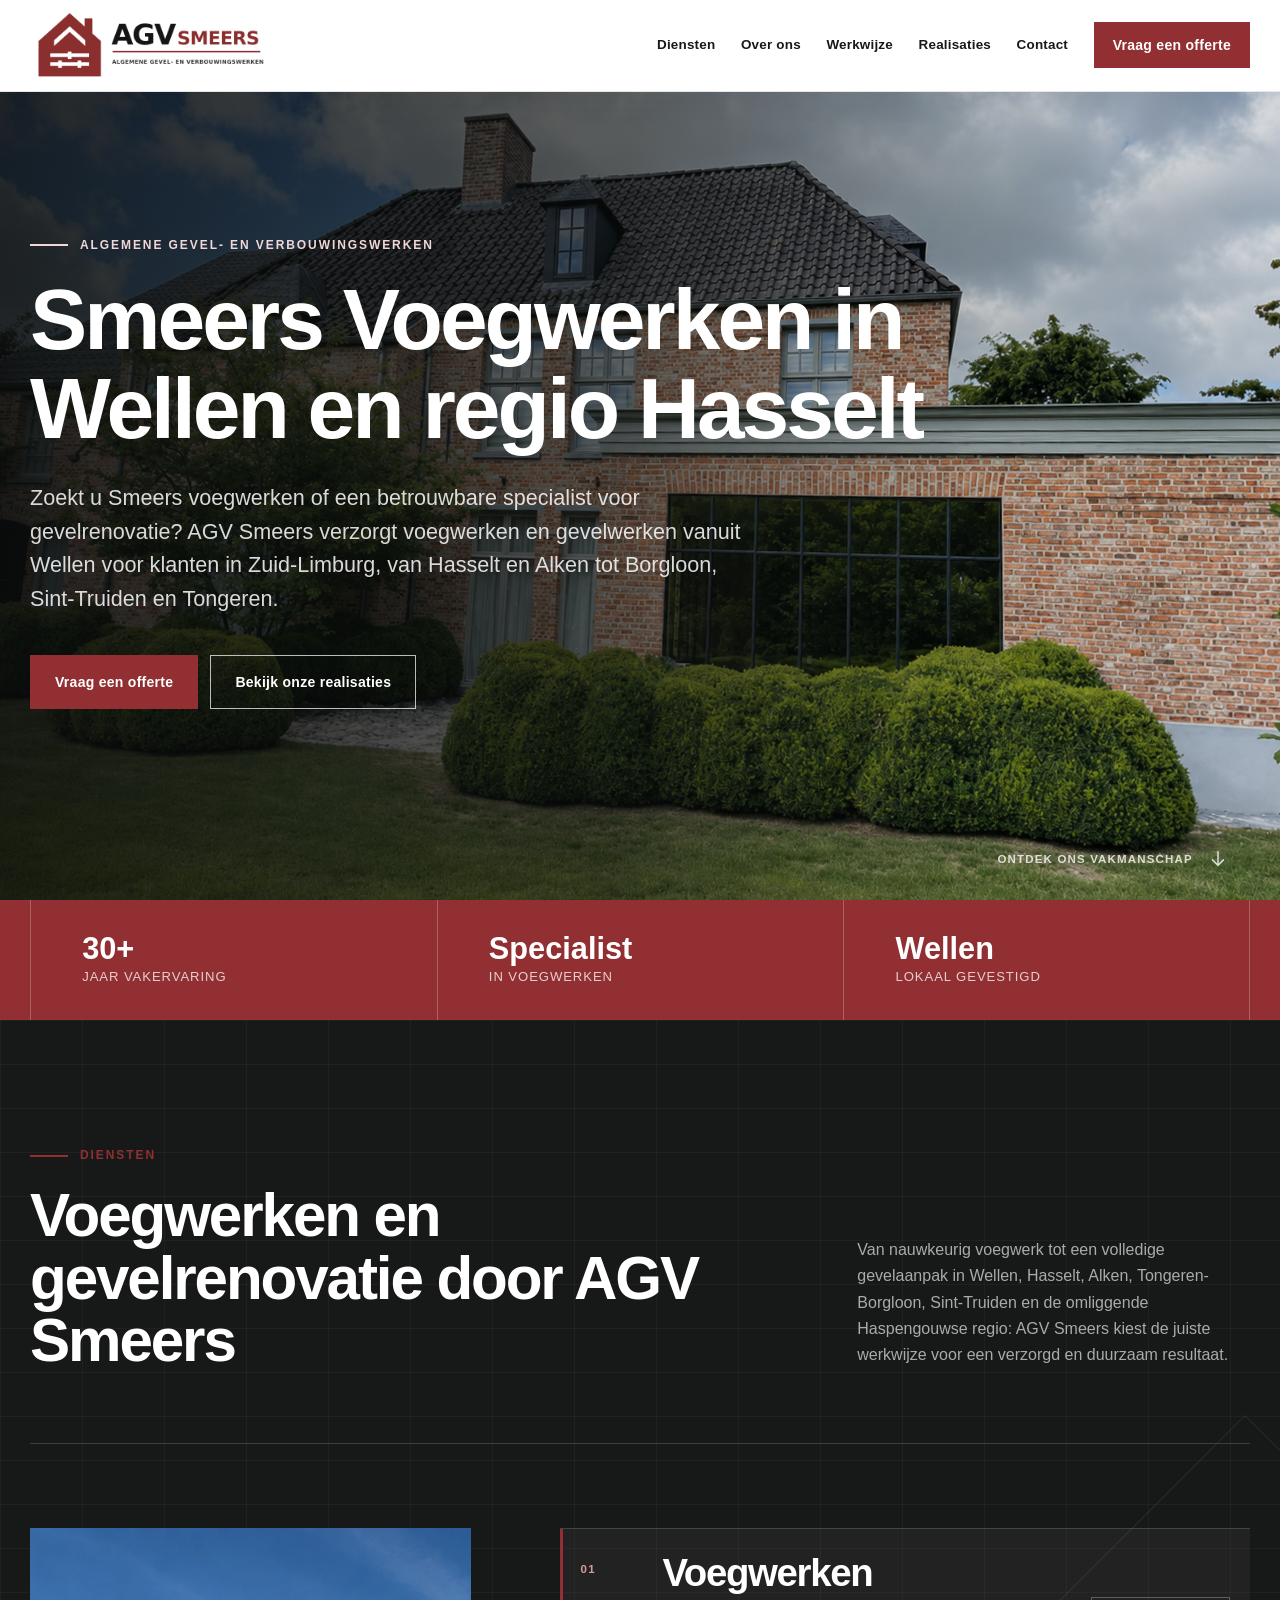
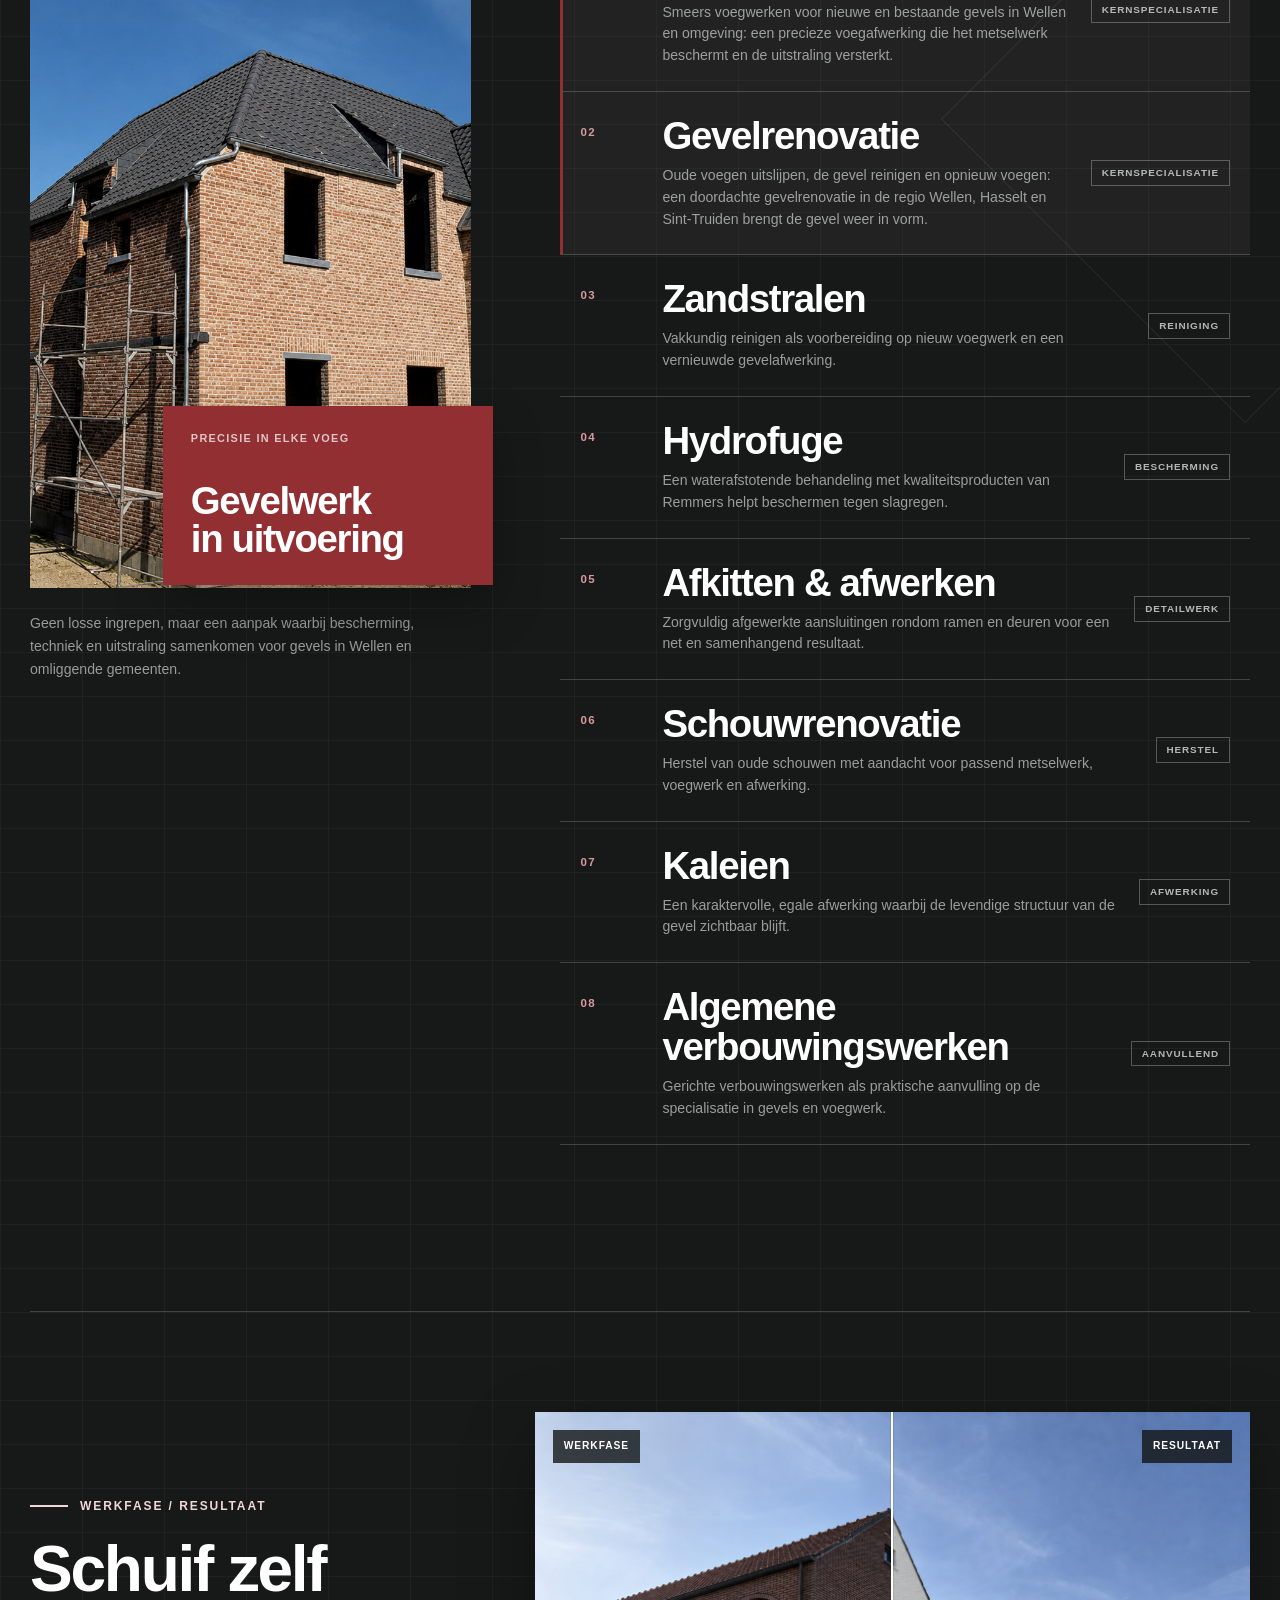
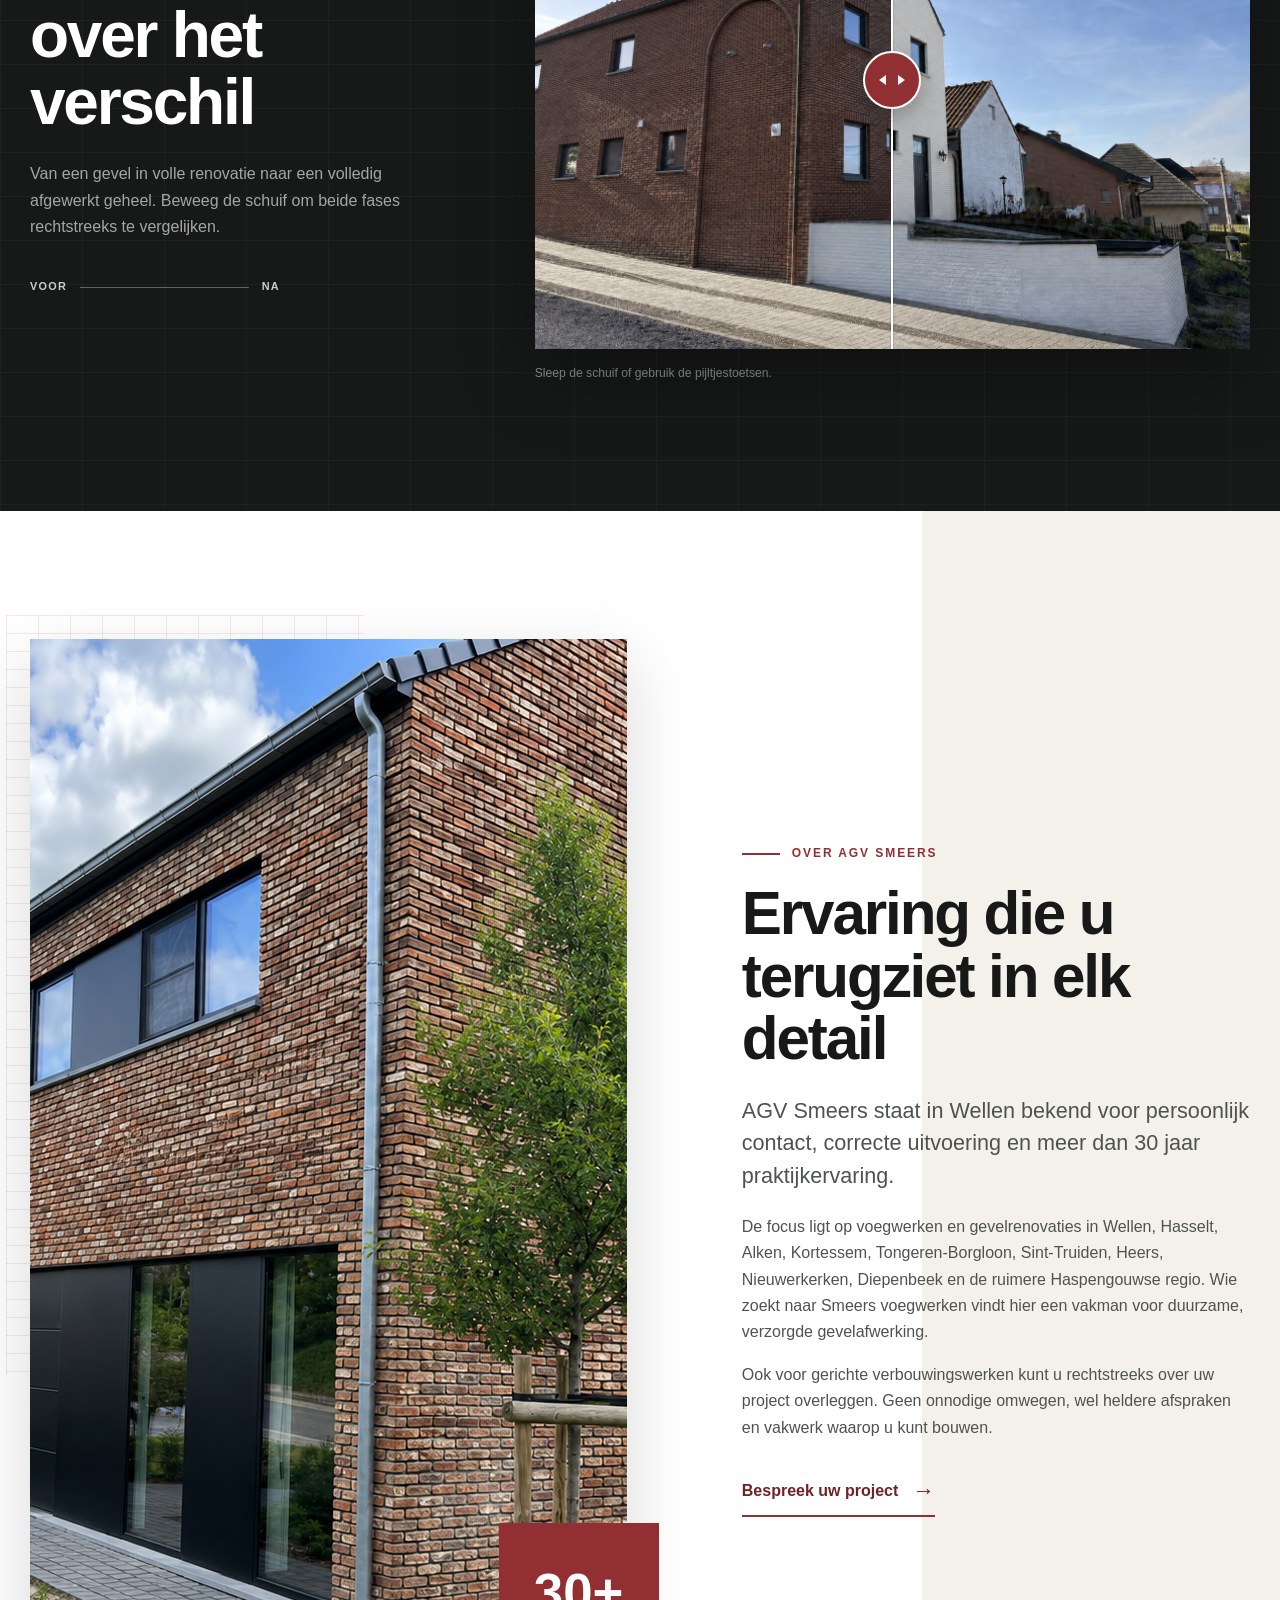
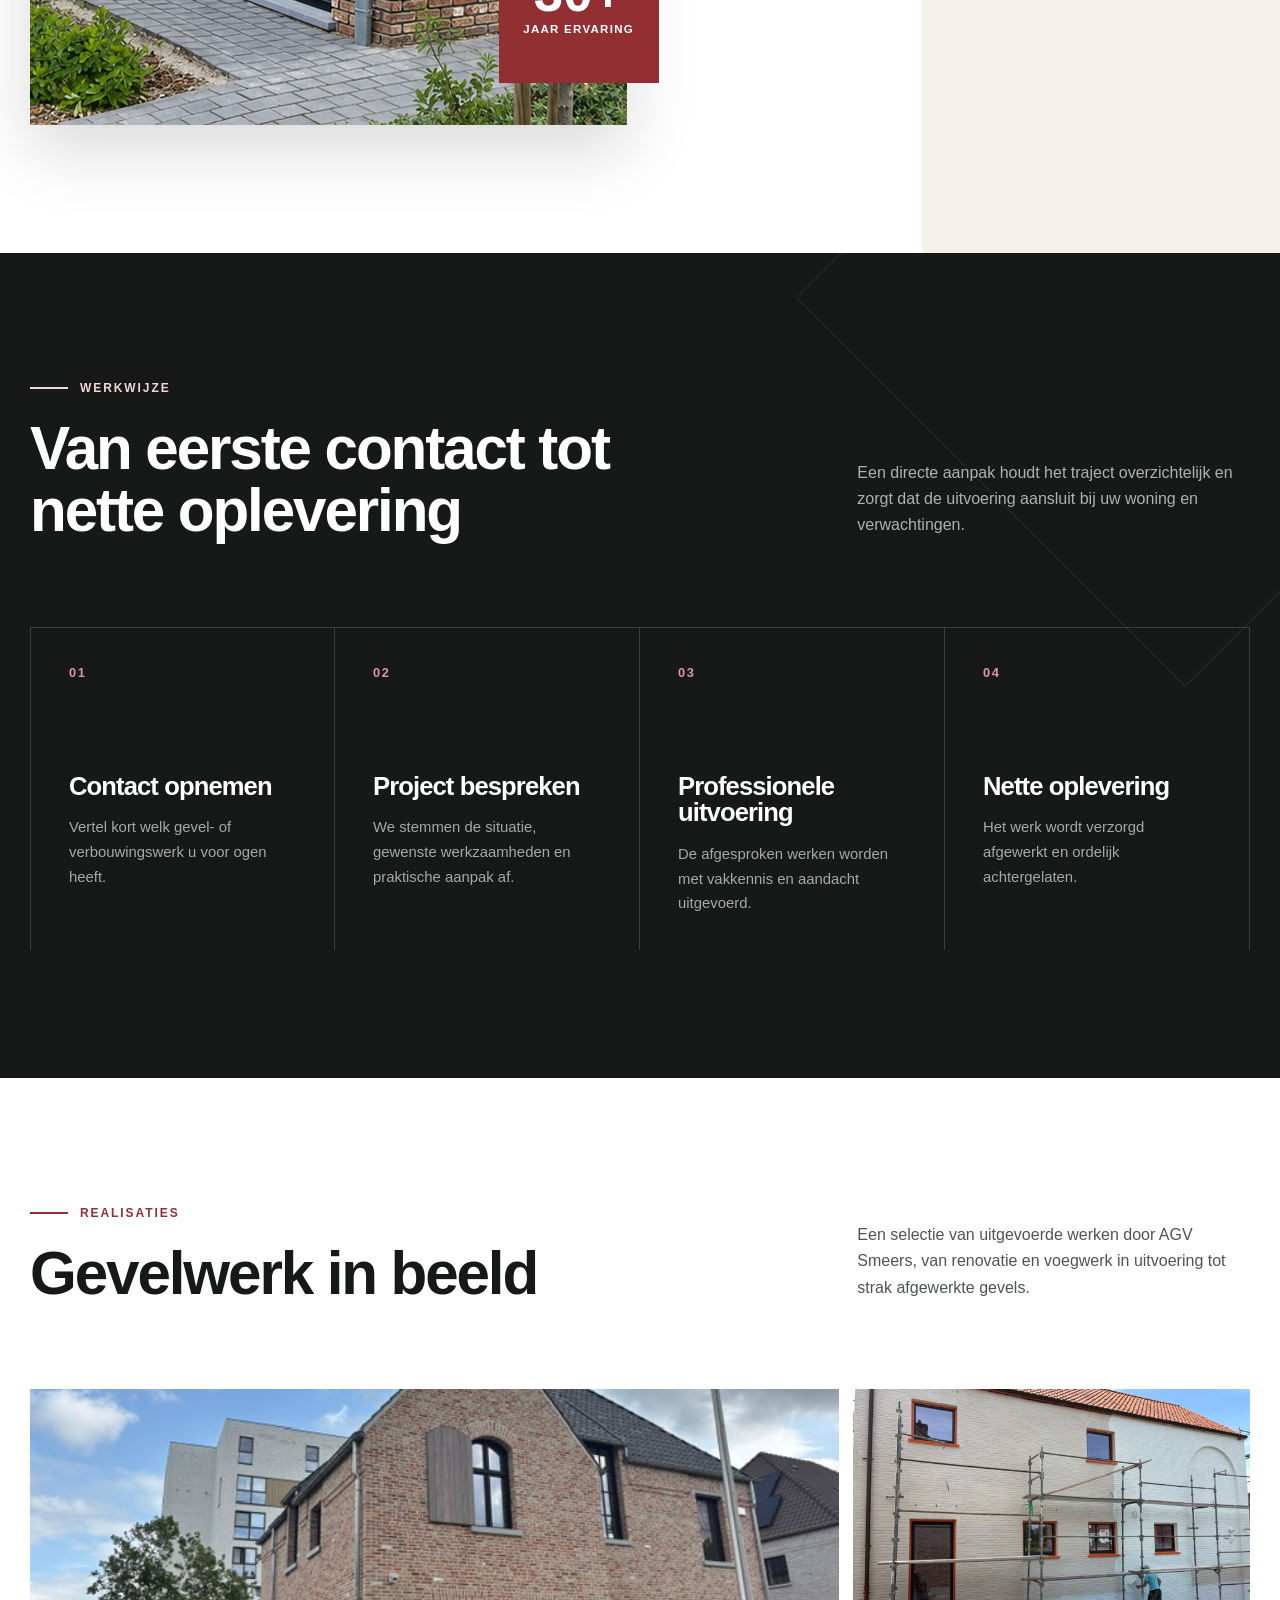
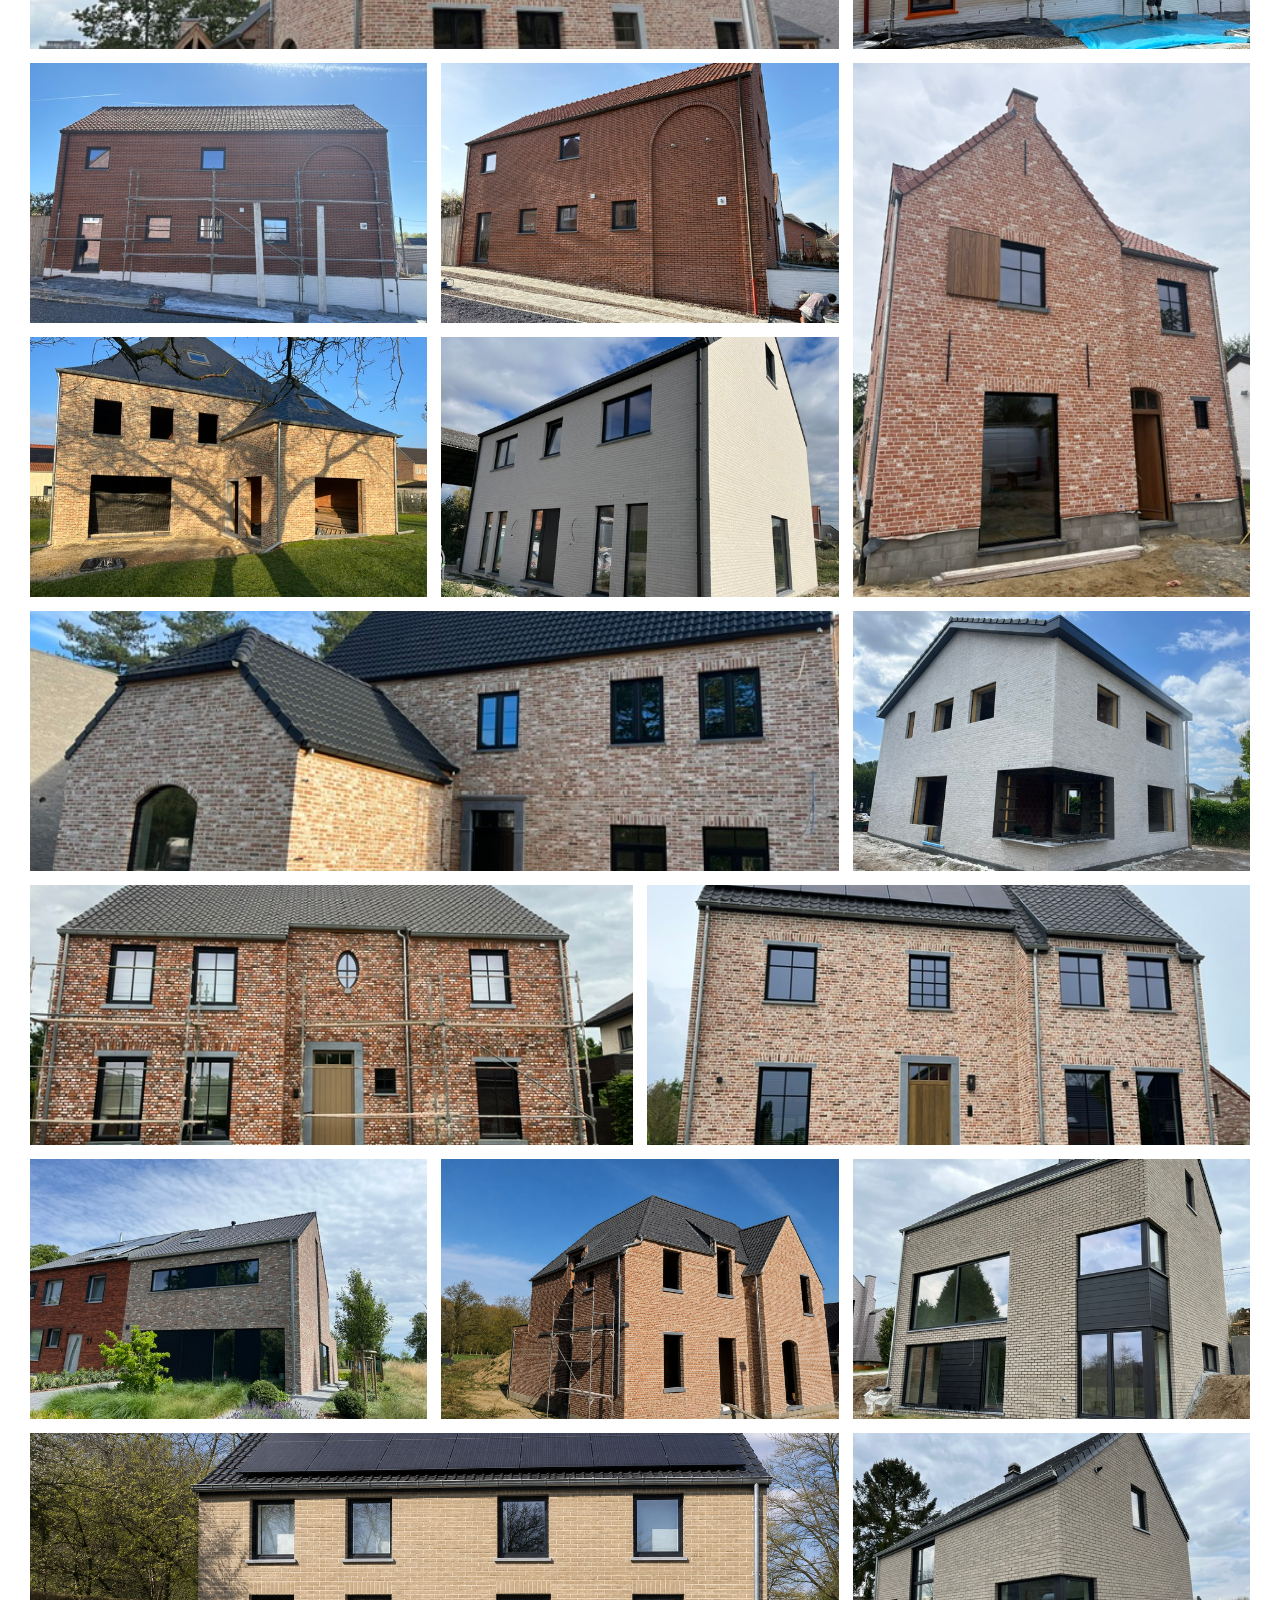
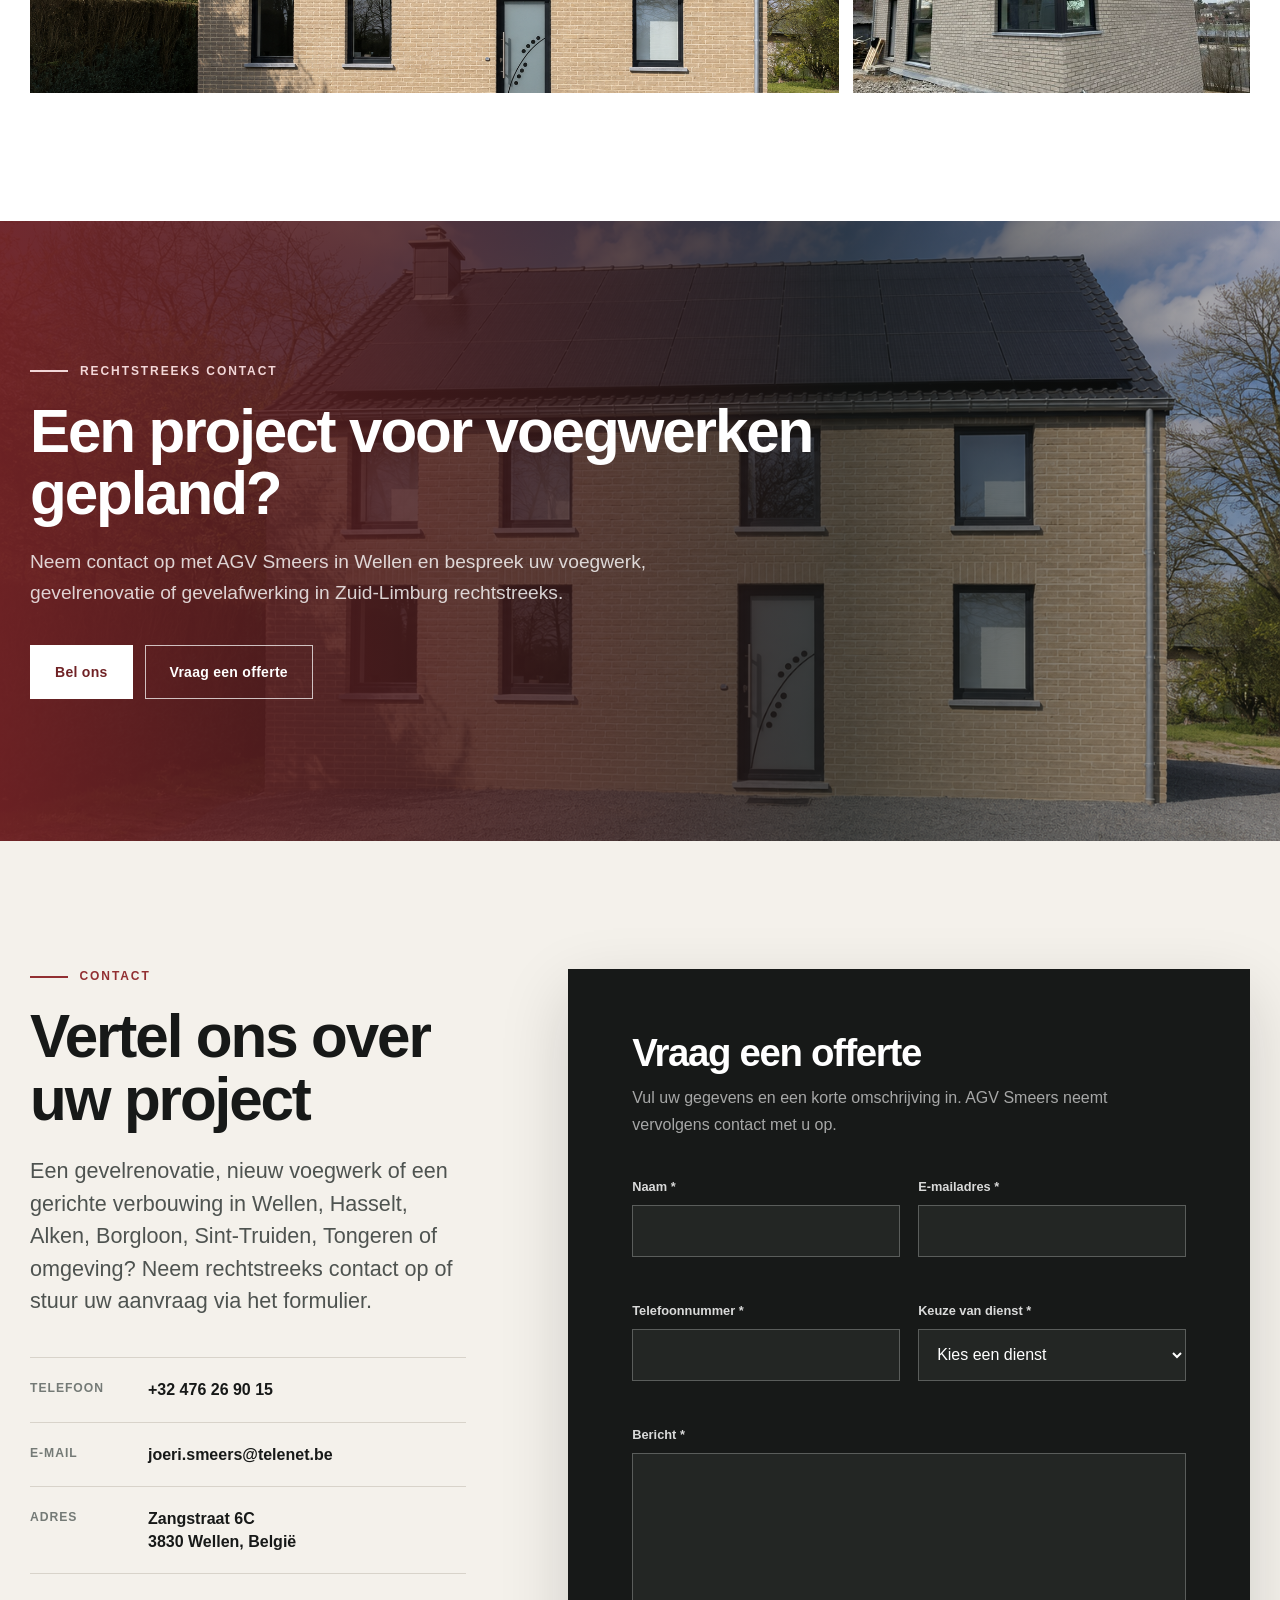
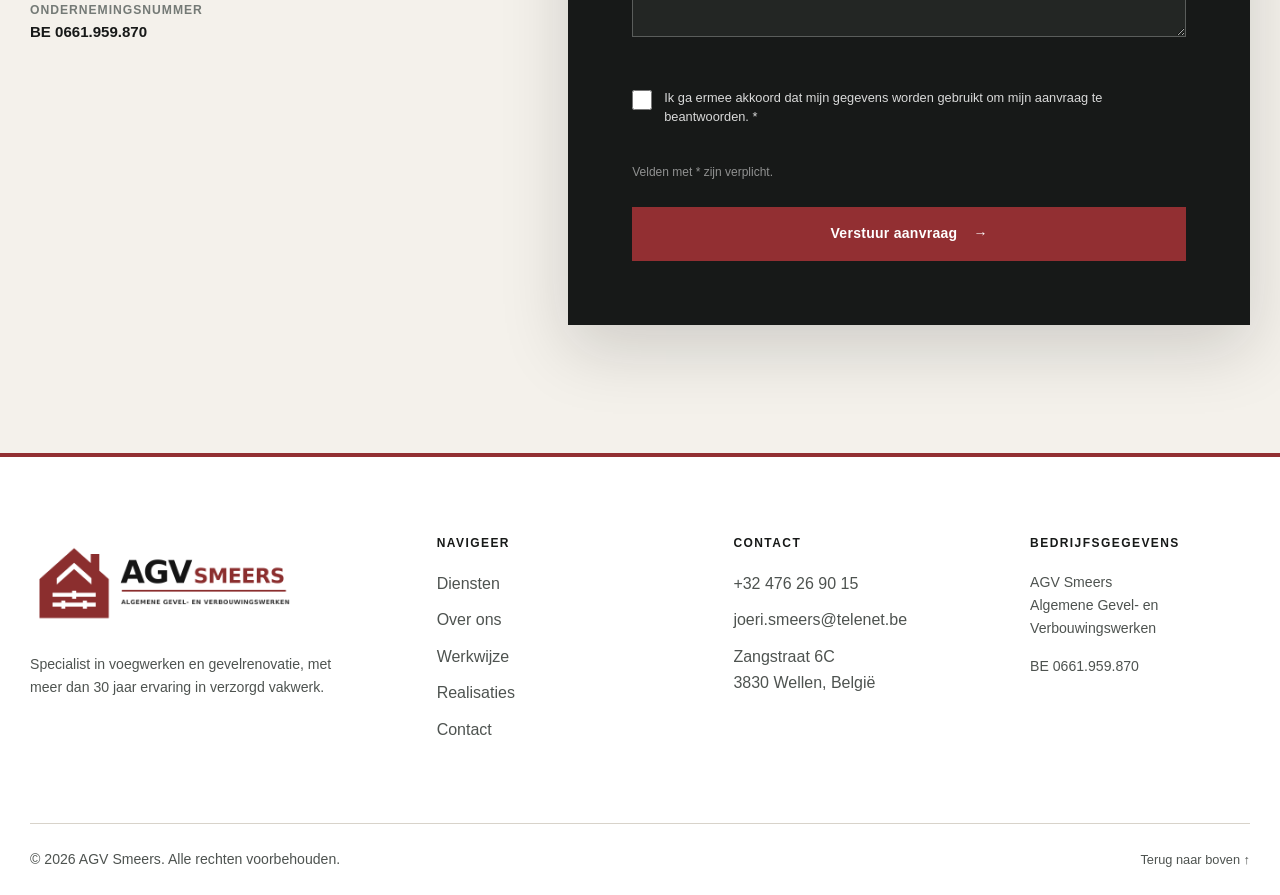
==== index.html @ 870d553c "fix seo" ====
<!doctype html>
<html lang="nl">
<head>
  <meta charset="utf-8">
  <meta name="viewport" content="width=device-width, initial-scale=1">
  <title>Smeers Voegwerken Wellen | Regio Hasselt | AGV Smeers</title>
  <meta name="description" content="Smeers Voegwerken in Wellen, Hasselt, Alken, Borgloon en Sint-Truiden. AGV Smeers verzorgt voegwerken en gevelrenovatie in Zuid-Limburg.">
  <meta name="keywords" content="Smeers voegwerken, AGV Smeers, voegwerken Wellen, voegwerken Hasselt, voegwerken Alken, voegwerken Borgloon, voegwerken Sint-Truiden, gevelrenovatie Wellen, gevelwerken Zuid-Limburg, gevelwerken Haspengouw, zandstralen gevel, hydrofuge, kaleien">
  <meta name="theme-color" content="#922f32">
  <meta name="robots" content="index, follow">
  <meta property="og:type" content="website">
  <meta property="og:locale" content="nl_BE">
  <meta property="og:site_name" content="AGV Smeers">
  <meta property="og:title" content="Smeers Voegwerken in Wellen | AGV Smeers">
  <meta property="og:description" content="AGV Smeers is uw specialist voor voegwerken en gevelrenovatie in Wellen, Hasselt, Alken, Borgloon, Sint-Truiden en Zuid-Limburg.">
  <meta property="og:image" content="assets/images/01-chatgpt.png">
  <meta property="og:image:width" content="1448">
  <meta property="og:image:height" content="1086">
  <meta property="og:image:alt" content="Gerenoveerde klassieke bakstenen woning">
  <link rel="icon" type="image/png" sizes="32x32" href="assets/favicon/favicon-32.png">
  <link rel="apple-touch-icon" sizes="180x180" href="assets/favicon/apple-touch-icon.png">
  <link rel="preload" as="image" href="assets/images/01-chatgpt.png" fetchpriority="high">
  <link rel="stylesheet" href="styles.css">
  <script src="script.js" defer></script>
  <script type="application/ld+json">
  {
    "@context": "https://schema.org",
    "@type": "LocalBusiness",
    "name": "AGV Smeers",
    "alternateName": [
      "Smeers Voegwerken",
      "AGV Smeers Voegwerken",
      "Algemene Gevel- en Verbouwingswerken Smeers"
    ],
    "legalName": "Algemene Gevel- en Verbouwingswerken",
    "description": "Smeers Voegwerken in Wellen en omgeving. Specialist in voegwerken, gevelrenovatie, zandstralen, hydrofuge, kaleien en gerichte verbouwingswerken in Zuid-Limburg met meer dan 30 jaar ervaring.",
    "image": "assets/images/01-chatgpt.png",
    "logo": "assets/logo/agv-smeers-logo-transparent.png",
    "telephone": "+32476269015",
    "email": "joeri.smeers@telenet.be",
    "vatID": "BE 0661.959.870",
    "priceRange": "$$",
    "keywords": "Smeers voegwerken, AGV Smeers, voegwerken Wellen, voegwerken Hasselt, voegwerken Alken, voegwerken Borgloon, voegwerken Sint-Truiden, gevelrenovatie Wellen, gevelwerken Zuid-Limburg, gevelwerken Haspengouw, zandstralen, hydrofuge, kaleien",
    "address": {
      "@type": "PostalAddress",
      "streetAddress": "Zangstraat 6C",
      "postalCode": "3830",
      "addressLocality": "Wellen",
      "addressCountry": "BE"
    },
    "areaServed": [
      {
        "@type": "Place",
        "name": "Wellen"
      },
      {
        "@type": "AdministrativeArea",
        "name": "Zuid-Limburg"
      },
      {
        "@type": "Place",
        "name": "Hasselt"
      },
      {
        "@type": "Place",
        "name": "Kortessem"
      },
      {
        "@type": "Place",
        "name": "Alken"
      },
      {
        "@type": "Place",
        "name": "Tongeren-Borgloon"
      },
      {
        "@type": "Place",
        "name": "Borgloon"
      },
      {
        "@type": "Place",
        "name": "Tongeren"
      },
      {
        "@type": "Place",
        "name": "Sint-Truiden"
      },
      {
        "@type": "Place",
        "name": "Heers"
      },
      {
        "@type": "Place",
        "name": "Nieuwerkerken"
      },
      {
        "@type": "Place",
        "name": "Diepenbeek"
      },
      {
        "@type": "Place",
        "name": "Bilzen-Hoeselt"
      },
      {
        "@type": "Place",
        "name": "Haspengouw"
      }
    ],
    "hasOfferCatalog": {
      "@type": "OfferCatalog",
      "name": "Gevelwerken en voegwerken",
      "itemListElement": [
        {
          "@type": "Offer",
          "itemOffered": {
            "@type": "Service",
            "name": "Voegwerken",
            "description": "Nieuwe voegen en renovatievoegen voor bakstenen gevels."
          }
        },
        {
          "@type": "Offer",
          "itemOffered": {
            "@type": "Service",
            "name": "Gevelrenovatie",
            "description": "Uitslijpen, reinigen en opnieuw voegen van bestaande gevels."
          }
        },
        {
          "@type": "Offer",
          "itemOffered": {
            "@type": "Service",
            "name": "Zandstralen, hydrofuge en kaleien",
            "description": "Reiniging, bescherming en afwerking van gevels."
          }
        }
      ]
    }
  }
  </script>
</head>
<body>
  <a class="skip-link" href="#main-content">Ga naar de inhoud</a>

  <header class="site-header" data-header>
    <div class="header-inner">
      <a class="brand" href="#top" aria-label="AGV Smeers - naar boven">
        <img src="assets/logo/agv-smeers-logo-transparent.png" width="2400" height="840" alt="AGV Smeers - Algemene Gevel- en Verbouwingswerken">
      </a>

      <button class="menu-toggle" type="button" aria-expanded="false" aria-controls="site-navigation" aria-label="Menu openen">
        <span></span><span></span><span></span>
      </button>

      <nav class="site-nav" id="site-navigation" aria-label="Hoofdnavigatie">
        <a href="#diensten">Diensten</a>
        <a href="#over-ons">Over ons</a>
        <a href="#werkwijze">Werkwijze</a>
        <a href="#realisaties">Realisaties</a>
        <a href="#contact">Contact</a>
        <a class="button button--header" href="#offerte">Vraag een offerte</a>
      </nav>
    </div>
    <button class="nav-backdrop" type="button" tabindex="-1" aria-label="Menu sluiten"></button>
  </header>

  <main id="main-content">
    <section class="hero" id="top" aria-labelledby="hero-title">
      <img class="hero-media" src="assets/images/01-chatgpt.png" width="1448" height="1086" alt="Klassieke bakstenen woning met voegwerken en verzorgde gevelafwerking" fetchpriority="high">
      <div class="hero-overlay" aria-hidden="true"></div>
      <div class="hero-grid container">
        <div class="hero-content" data-reveal>
          <p class="eyebrow eyebrow--light">Algemene Gevel- en Verbouwingswerken</p>
          <h1 id="hero-title">Smeers Voegwerken in Wellen en regio Hasselt</h1>
          <p class="hero-intro">Zoekt u Smeers voegwerken of een betrouwbare specialist voor gevelrenovatie? AGV Smeers verzorgt voegwerken en gevelwerken vanuit Wellen voor klanten in Zuid-Limburg, van Hasselt en Alken tot Borgloon, Sint-Truiden en Tongeren.</p>
          <div class="hero-actions">
            <a class="button button--primary" href="#offerte">Vraag een offerte</a>
            <a class="button button--ghost" href="#realisaties">Bekijk onze realisaties</a>
          </div>
        </div>
      </div>
      <a class="scroll-cue" href="#vertrouwen" aria-label="Scroll naar de kernpunten">
        <span>Ontdek ons vakmanschap</span>
        <svg viewBox="0 0 24 24" aria-hidden="true"><path d="M12 4v15m-6-6 6 6 6-6"/></svg>
      </a>
    </section>

    <section class="trust-bar" id="vertrouwen" aria-label="Kernpunten">
      <div class="container trust-grid">
        <div class="trust-item" data-reveal><strong>30+</strong><span>jaar vakervaring</span></div>
        <div class="trust-item" data-reveal><strong>Specialist</strong><span>in voegwerken</span></div>
        <div class="trust-item" data-reveal><strong>Wellen</strong><span>lokaal gevestigd</span></div>
      </div>
    </section>

    <section class="section services" id="diensten">
      <div class="container">
        <div class="section-heading" data-reveal>
          <div>
            <p class="eyebrow">Diensten</p>
            <h2>Voegwerken en gevelrenovatie door AGV Smeers</h2>
          </div>
          <p>Van nauwkeurig voegwerk tot een volledige gevelaanpak in Wellen, Hasselt, Alken, Tongeren-Borgloon, Sint-Truiden en de omliggende Haspengouwse regio: AGV Smeers kiest de juiste werkwijze voor een verzorgd en duurzaam resultaat.</p>
        </div>

        <div class="services-workbench">
          <aside class="services-visual" data-reveal>
            <img src="assets/images/15-chatgpt.png" width="1448" height="1086" loading="lazy" alt="Voegwerk in uitvoering aan een bakstenen woning">
            <div class="services-visual__label">
              <span>Precisie in elke voeg</span>
              <strong>Gevelwerk<br>in uitvoering</strong>
            </div>
            <p>Geen losse ingrepen, maar een aanpak waarbij bescherming, techniek en uitstraling samenkomen voor gevels in Wellen en omliggende gemeenten.</p>
          </aside>

          <div class="service-ledger" aria-label="Overzicht van diensten">
            <article class="service-line service-line--primary" data-reveal>
              <span class="service-line__number">01</span>
              <div><h3>Voegwerken</h3><p>Smeers voegwerken voor nieuwe en bestaande gevels in Wellen en omgeving: een precieze voegafwerking die het metselwerk beschermt en de uitstraling versterkt.</p></div>
              <span class="service-line__tag">Kernspecialisatie</span>
            </article>
            <article class="service-line service-line--primary" data-reveal>
              <span class="service-line__number">02</span>
              <div><h3>Gevelrenovatie</h3><p>Oude voegen uitslijpen, de gevel reinigen en opnieuw voegen: een doordachte gevelrenovatie in de regio Wellen, Hasselt en Sint-Truiden brengt de gevel weer in vorm.</p></div>
              <span class="service-line__tag">Kernspecialisatie</span>
            </article>
            <article class="service-line" data-reveal>
              <span class="service-line__number">03</span>
              <div><h3>Zandstralen</h3><p>Vakkundig reinigen als voorbereiding op nieuw voegwerk en een vernieuwde gevelafwerking.</p></div>
              <span class="service-line__tag">Reiniging</span>
            </article>
            <article class="service-line" data-reveal>
              <span class="service-line__number">04</span>
              <div><h3>Hydrofuge</h3><p>Een waterafstotende behandeling met kwaliteitsproducten van Remmers helpt beschermen tegen slagregen.</p></div>
              <span class="service-line__tag">Bescherming</span>
            </article>
            <article class="service-line" data-reveal>
              <span class="service-line__number">05</span>
              <div><h3>Afkitten &amp; afwerken</h3><p>Zorgvuldig afgewerkte aansluitingen rondom ramen en deuren voor een net en samenhangend resultaat.</p></div>
              <span class="service-line__tag">Detailwerk</span>
            </article>
            <article class="service-line" data-reveal>
              <span class="service-line__number">06</span>
              <div><h3>Schouwrenovatie</h3><p>Herstel van oude schouwen met aandacht voor passend metselwerk, voegwerk en afwerking.</p></div>
              <span class="service-line__tag">Herstel</span>
            </article>
            <article class="service-line" data-reveal>
              <span class="service-line__number">07</span>
              <div><h3>Kaleien</h3><p>Een karaktervolle, egale afwerking waarbij de levendige structuur van de gevel zichtbaar blijft.</p></div>
              <span class="service-line__tag">Afwerking</span>
            </article>
            <article class="service-line" data-reveal>
              <span class="service-line__number">08</span>
              <div><h3>Algemene verbouwingswerken</h3><p>Gerichte verbouwingswerken als praktische aanvulling op de specialisatie in gevels en voegwerk.</p></div>
              <span class="service-line__tag">Aanvullend</span>
            </article>
          </div>
        </div>

        <div class="before-after" id="voor-na" data-reveal>
          <div class="before-after__copy">
            <p class="eyebrow eyebrow--light">Werkfase / resultaat</p>
            <h3>Schuif zelf over het verschil</h3>
            <p>Van een gevel in volle renovatie naar een volledig afgewerkt geheel. Beweeg de schuif om beide fases rechtstreeks te vergelijken.</p>
            <div class="before-after__legend" aria-hidden="true"><span>Voor</span><i></i><span>Na</span></div>
          </div>

          <div>
            <div class="comparison" data-comparison style="--comparison-position: 50%;">
              <img class="comparison__image comparison__image--after" src="assets/images/Na Kalei.png" width="1448" height="1086" loading="lazy" alt="Gevel na kaleiwerk">
              <img class="comparison__image comparison__image--before" src="assets/images/Voor Kalei.png" width="1448" height="1086" loading="lazy" alt="Gevel voor kaleiwerk">
              <span class="comparison__label comparison__label--before" aria-hidden="true">Werkfase</span>
              <span class="comparison__label comparison__label--after" aria-hidden="true">Resultaat</span>
              <span class="comparison__divider" aria-hidden="true"><i></i></span>
              <input class="comparison__range" type="range" min="0" max="100" value="50" aria-label="Vergelijk de werkfase met het eindresultaat" aria-describedby="comparison-help">
            </div>
            <p class="comparison-help" id="comparison-help">Sleep de schuif of gebruik de pijltjestoetsen.</p>
          </div>
        </div>
      </div>
    </section>

    <section class="section about" id="over-ons">
      <div class="container about-grid">
        <div class="about-visual" data-reveal>
          <img src="assets/images/02-chatgpt.png" width="1448" height="1086" loading="lazy" alt="Moderne woning met zorgvuldig afgewerkte bakstenen gevel">
          <div class="experience-stamp"><strong>30+</strong><span>jaar ervaring</span></div>
        </div>
        <div class="about-copy" data-reveal>
          <p class="eyebrow">Over AGV Smeers</p>
          <h2>Ervaring die u terugziet in elk detail</h2>
          <p class="lead">AGV Smeers staat in Wellen bekend voor persoonlijk contact, correcte uitvoering en meer dan 30 jaar praktijkervaring.</p>
          <p>De focus ligt op voegwerken en gevelrenovaties in Wellen, Hasselt, Alken, Kortessem, Tongeren-Borgloon, Sint-Truiden, Heers, Nieuwerkerken, Diepenbeek en de ruimere Haspengouwse regio. Wie zoekt naar Smeers voegwerken vindt hier een vakman voor duurzame, verzorgde gevelafwerking.</p>
          <p>Ook voor gerichte verbouwingswerken kunt u rechtstreeks over uw project overleggen. Geen onnodige omwegen, wel heldere afspraken en vakwerk waarop u kunt bouwen.</p>
          <a class="text-link" href="#contact">Bespreek uw project <span aria-hidden="true">→</span></a>
        </div>
      </div>
    </section>

    <section class="section process" id="werkwijze">
      <div class="container">
        <div class="section-heading section-heading--light" data-reveal>
          <div>
            <p class="eyebrow eyebrow--light">Werkwijze</p>
            <h2>Van eerste contact tot nette oplevering</h2>
          </div>
          <p>Een directe aanpak houdt het traject overzichtelijk en zorgt dat de uitvoering aansluit bij uw woning en verwachtingen.</p>
        </div>
        <ol class="process-list">
          <li data-reveal><span>01</span><div><h3>Contact opnemen</h3><p>Vertel kort welk gevel- of verbouwingswerk u voor ogen heeft.</p></div></li>
          <li data-reveal><span>02</span><div><h3>Project bespreken</h3><p>We stemmen de situatie, gewenste werkzaamheden en praktische aanpak af.</p></div></li>
          <li data-reveal><span>03</span><div><h3>Professionele uitvoering</h3><p>De afgesproken werken worden met vakkennis en aandacht uitgevoerd.</p></div></li>
          <li data-reveal><span>04</span><div><h3>Nette oplevering</h3><p>Het werk wordt verzorgd afgewerkt en ordelijk achtergelaten.</p></div></li>
        </ol>
      </div>
    </section>

    <section class="section projects" id="realisaties">
      <div class="container">
        <div class="section-heading" data-reveal>
          <div>
            <p class="eyebrow">Realisaties</p>
            <h2>Gevelwerk in beeld</h2>
          </div>
          <p>Een selectie van uitgevoerde werken door AGV Smeers, van renovatie en voegwerk in uitvoering tot strak afgewerkte gevels.</p>
        </div>

        <div class="gallery" aria-label="Fotogalerij met realisaties">
          <button class="gallery-item gallery-item--wide" type="button" data-index="0" data-src="assets/images/04-realisatie-woning.jpg" data-alt="Afgewerkte bakstenen woning met puntgevel" data-caption="Verzorgde gevelafwerking" data-reveal><img src="assets/images/04-realisatie-woning.jpg" width="640" height="480" loading="lazy" alt="Afgewerkte bakstenen woning met puntgevel"><span>Bekijk foto</span></button>
          <button class="gallery-item" type="button" data-index="1" data-src="assets/images/05-kaleiwerk-in-uitvoering.jpg" data-alt="Kaleiwerk in uitvoering aan een woning" data-caption="Kaleiwerk in uitvoering" data-reveal><img src="assets/images/05-kaleiwerk-in-uitvoering.jpg" width="640" height="480" loading="lazy" alt="Kaleiwerk in uitvoering aan een woning"><span>Bekijk foto</span></button>
          <div class="gallery-series" aria-label="Werkfase en resultaat van dezelfde gevel">
            <button class="gallery-item" type="button" data-index="2" data-src="assets/images/06-gevelwerk-werkfase.jpg" data-alt="Bakstenen gevel tijdens de werkzaamheden" data-caption="Werkfase" data-reveal><img src="assets/images/06-gevelwerk-werkfase.jpg" width="640" height="480" loading="lazy" alt="Bakstenen gevel tijdens de werkzaamheden"><span>Werkfase</span></button>
            <button class="gallery-item" type="button" data-index="3" data-src="assets/images/07-gevelwerk-resultaat.jpg" data-alt="Dezelfde bakstenen gevel na afwerking" data-caption="Resultaat" data-reveal><img src="assets/images/07-gevelwerk-resultaat.jpg" width="640" height="480" loading="lazy" alt="Dezelfde bakstenen gevel na afwerking"><span>Resultaat</span></button>
          </div>
          <button class="gallery-item gallery-item--tall" type="button" data-index="4" data-src="assets/images/08-gerenoveerde-baksteengevel.jpg" data-alt="Gerenoveerde gevel in roodbruin metselwerk" data-caption="Gerenoveerde baksteengevel" data-reveal><img src="assets/images/08-gerenoveerde-baksteengevel.jpg" width="640" height="480" loading="lazy" alt="Gerenoveerde gevel in roodbruin metselwerk"><span>Bekijk foto</span></button>
          <button class="gallery-item" type="button" data-index="5" data-src="assets/images/09-nieuwbouw-gevel.jpg" data-alt="Nieuwbouwwoning met lichte bakstenen gevel" data-caption="Lichte gevelafwerking" data-reveal><img src="assets/images/09-nieuwbouw-gevel.jpg" width="640" height="480" loading="lazy" alt="Nieuwbouwwoning met lichte bakstenen gevel"><span>Bekijk foto</span></button>
          <button class="gallery-item gallery-item--wide" type="button" data-index="6" data-src="assets/images/10-landelijke-gevel.jpg" data-alt="Landelijke woning met lichte baksteen en donkere ramen" data-caption="Landelijke gevel" data-reveal><img src="assets/images/10-landelijke-gevel.jpg" width="640" height="480" loading="lazy" alt="Landelijke woning met lichte baksteen en donkere ramen"><span>Bekijk foto</span></button>
          <button class="gallery-item" type="button" data-index="7" data-src="assets/images/11-witte-gevelafwerking.jpg" data-alt="Woning met egale witte gevelafwerking" data-caption="Witte gevelafwerking" data-reveal><img src="assets/images/11-witte-gevelafwerking.jpg" width="640" height="480" loading="lazy" alt="Woning met egale witte gevelafwerking"><span>Bekijk foto</span></button>
          <button class="gallery-item" type="button" data-index="8" data-src="assets/images/12-witte-gevel-nieuwbouw.jpg" data-alt="Moderne woning met witte bakstenen gevel" data-caption="Witte bakstenen gevel" data-reveal><img src="assets/images/12-witte-gevel-nieuwbouw.jpg" width="640" height="480" loading="lazy" alt="Moderne woning met witte bakstenen gevel"><span>Bekijk foto</span></button>
          <div class="gallery-series gallery-series--wide" aria-label="Werkfase en resultaat van dezelfde voorgevel">
            <button class="gallery-item" type="button" data-index="9" data-src="assets/images/13-gevelrenovatie-werkfase.jpg" data-alt="Voorgevel tijdens renovatiewerken" data-caption="Werkfase" data-reveal><img src="assets/images/13-gevelrenovatie-werkfase.jpg" width="640" height="480" loading="lazy" alt="Voorgevel tijdens renovatiewerken"><span>Werkfase</span></button>
            <button class="gallery-item" type="button" data-index="10" data-src="assets/images/03-hero-afgewerkte-voorgevel.jpg" data-alt="Dezelfde voorgevel na volledige afwerking" data-caption="Resultaat" data-reveal><img src="assets/images/03-hero-afgewerkte-voorgevel.jpg" width="640" height="480" loading="lazy" alt="Dezelfde voorgevel na volledige afwerking"><span>Resultaat</span></button>
          </div>
          <button class="gallery-item" type="button" data-index="11" data-src="assets/images/14-moderne-woning-gevel.jpg" data-alt="Moderne woning met gemengde bakstenen gevel" data-caption="Moderne gevel" data-reveal><img src="assets/images/14-moderne-woning-gevel.jpg" width="640" height="480" loading="lazy" alt="Moderne woning met gemengde bakstenen gevel"><span>Bekijk foto</span></button>
          <button class="gallery-item" type="button" data-index="12" data-src="assets/images/15-chatgpt.png" data-alt="Voegwerk in uitvoering aan een bakstenen woning" data-caption="Voegwerk in uitvoering" data-reveal><img src="assets/images/15-chatgpt.png" width="1448" height="1086" loading="lazy" alt="Voegwerk in uitvoering aan een bakstenen woning"><span>Bekijk foto</span></button>
          <button class="gallery-item gallery-item--wide" type="button" data-index="13" data-src="assets/images/16-chatgpt.png" data-alt="Afgewerkte lichte voorgevel van een woning" data-caption="Afgewerkte voorgevel" data-reveal><img src="assets/images/16-chatgpt.png" width="1536" height="1024" loading="lazy" alt="Afgewerkte lichte voorgevel van een woning"><span>Bekijk foto</span></button>
          <button class="gallery-item" type="button" data-index="14" data-src="assets/images/17-moderne-grijze-gevel.jpg" data-alt="Moderne woning met grijze bakstenen gevel" data-caption="Moderne grijze gevel" data-reveal><img src="assets/images/17-moderne-grijze-gevel.jpg" width="640" height="480" loading="lazy" alt="Moderne woning met grijze bakstenen gevel"><span>Bekijk foto</span></button>
          <button class="gallery-item" type="button" data-index="15" data-src="assets/images/18-moderne-gevel-zijaanzicht.jpg" data-alt="Zijaanzicht van een moderne lichte gevel" data-caption="Moderne gevelafwerking" data-reveal><img src="assets/images/18-moderne-gevel-zijaanzicht.jpg" width="640" height="480" loading="lazy" alt="Zijaanzicht van een moderne lichte gevel"><span>Bekijk foto</span></button>
        </div>
      </div>
    </section>

    <section class="project-cta" aria-labelledby="cta-title">
      <div class="project-cta__image" aria-hidden="true"></div>
      <div class="container project-cta__content" data-reveal>
        <p class="eyebrow eyebrow--light">Rechtstreeks contact</p>
        <h2 id="cta-title">Een project voor voegwerken gepland?</h2>
        <p>Neem contact op met AGV Smeers in Wellen en bespreek uw voegwerk, gevelrenovatie of gevelafwerking in Zuid-Limburg rechtstreeks.</p>
        <div class="hero-actions">
          <a class="button button--light" href="tel:+32476269015">Bel ons</a>
          <a class="button button--ghost" href="#offerte">Vraag een offerte</a>
        </div>
      </div>
    </section>

    <section class="section contact" id="contact">
      <div class="container contact-grid">
        <div class="contact-copy" data-reveal>
          <p class="eyebrow">Contact</p>
          <h2>Vertel ons over uw project</h2>
          <p class="lead">Een gevelrenovatie, nieuw voegwerk of een gerichte verbouwing in Wellen, Hasselt, Alken, Borgloon, Sint-Truiden, Tongeren of omgeving? Neem rechtstreeks contact op of stuur uw aanvraag via het formulier.</p>
          <address class="contact-list">
            <a href="tel:+32476269015"><span>Telefoon</span><strong>+32 476 26 90 15</strong></a>
            <a href="mailto:joeri.smeers@telenet.be"><span>E-mail</span><strong>joeri.smeers@telenet.be</strong></a>
            <a href="https://www.google.com/maps/search/?api=1&amp;query=Zangstraat+6C%2C+3830+Wellen%2C+Belgi%C3%AB" target="_blank" rel="noopener noreferrer"><span>Adres</span><strong>Zangstraat 6C<br>3830 Wellen, België</strong></a>
          </address>
          <p class="company-number">Ondernemingsnummer <strong>BE 0661.959.870</strong></p>
        </div>

        <div class="form-panel" id="offerte" data-reveal>
          <h3>Vraag een offerte</h3>
          <p>Vul uw gegevens en een korte omschrijving in. AGV Smeers neemt vervolgens contact met u op.</p>
          <form id="offerteformulier" action="https://formsubmit.co/joeri.smeers@telenet.be" method="post" novalidate>
            <input type="hidden" name="_subject" value="Nieuwe offerteaanvraag via de website van AGV Smeers">
            <input type="hidden" name="_template" value="table">
            <input type="hidden" name="_captcha" value="false">
            <div class="honeypot" aria-hidden="true">
              <label for="website">Laat dit veld leeg</label>
              <input id="website" type="text" name="_honey" tabindex="-1" autocomplete="off">
            </div>
            <div class="form-row">
              <div class="field">
                <label for="name">Naam <span aria-hidden="true">*</span></label>
                <input id="name" name="naam" type="text" autocomplete="name" required aria-describedby="name-error">
                <span class="field-error" id="name-error" aria-live="polite"></span>
              </div>
              <div class="field">
                <label for="email">E-mailadres <span aria-hidden="true">*</span></label>
                <input id="email" name="email" type="email" autocomplete="email" required aria-describedby="email-error">
                <span class="field-error" id="email-error" aria-live="polite"></span>
              </div>
            </div>
            <div class="form-row">
              <div class="field">
                <label for="phone">Telefoonnummer <span aria-hidden="true">*</span></label>
                <input id="phone" name="telefoon" type="tel" autocomplete="tel" inputmode="tel" pattern="[0-9+() .-]{8,}" required aria-describedby="phone-error">
                <span class="field-error" id="phone-error" aria-live="polite"></span>
              </div>
              <div class="field">
                <label for="service">Keuze van dienst <span aria-hidden="true">*</span></label>
                <select id="service" name="dienst" required aria-describedby="service-error">
                  <option value="">Kies een dienst</option>
                  <option>Voegwerken</option>
                  <option>Gevelrenovatie</option>
                  <option>Zandstralen</option>
                  <option>Hydrofuge</option>
                  <option>Afkitten en afwerken</option>
                  <option>Schouwrenovatie</option>
                  <option>Kaleien</option>
                  <option>Algemene verbouwingswerken</option>
                  <option>Andere aanvraag</option>
                </select>
                <span class="field-error" id="service-error" aria-live="polite"></span>
              </div>
            </div>
            <div class="field">
              <label for="message">Bericht <span aria-hidden="true">*</span></label>
              <textarea id="message" name="bericht" rows="6" required aria-describedby="message-error"></textarea>
              <span class="field-error" id="message-error" aria-live="polite"></span>
            </div>
            <div class="field field--checkbox">
              <input id="privacy" name="privacy-akkoord" type="checkbox" value="Ja" required aria-describedby="privacy-error">
              <label for="privacy">Ik ga ermee akkoord dat mijn gegevens worden gebruikt om mijn aanvraag te beantwoorden. <span aria-hidden="true">*</span></label>
              <span class="field-error" id="privacy-error" aria-live="polite"></span>
            </div>
            <p class="required-note">Velden met * zijn verplicht.</p>
            <button class="button button--primary button--submit" type="submit">Verstuur aanvraag <span aria-hidden="true">→</span></button>
            <p class="form-status" data-form-status role="status" aria-live="polite" hidden></p>
          </form>
        </div>
      </div>
    </section>
  </main>

  <footer class="site-footer">
    <div class="container footer-grid">
      <div class="footer-brand">
        <a href="#top" aria-label="AGV Smeers - naar boven"><img src="assets/logo/agv-smeers-logo-transparent.png" width="2400" height="840" loading="lazy" alt="AGV Smeers"></a>
        <p>Specialist in voegwerken en gevelrenovatie, met meer dan 30 jaar ervaring in verzorgd vakwerk.</p>
      </div>
      <div>
        <h2>Navigeer</h2>
        <ul>
          <li><a href="#diensten">Diensten</a></li>
          <li><a href="#over-ons">Over ons</a></li>
          <li><a href="#werkwijze">Werkwijze</a></li>
          <li><a href="#realisaties">Realisaties</a></li>
          <li><a href="#contact">Contact</a></li>
        </ul>
      </div>
      <div>
        <h2>Contact</h2>
        <ul>
          <li><a href="tel:+32476269015">+32 476 26 90 15</a></li>
          <li><a href="mailto:joeri.smeers@telenet.be">joeri.smeers@telenet.be</a></li>
          <li><a href="https://www.google.com/maps/search/?api=1&amp;query=Zangstraat+6C%2C+3830+Wellen%2C+Belgi%C3%AB" target="_blank" rel="noopener noreferrer">Zangstraat 6C<br>3830 Wellen, België</a></li>
        </ul>
      </div>
      <div>
        <h2>Bedrijfsgegevens</h2>
        <p>AGV Smeers<br>Algemene Gevel- en Verbouwingswerken</p>
        <p>BE 0661.959.870</p>
      </div>
    </div>
    <div class="container footer-bottom">
      <p>© <span data-year>2026</span> AGV Smeers. Alle rechten voorbehouden.</p>
      <a href="#top">Terug naar boven <span aria-hidden="true">↑</span></a>
    </div>
  </footer>

  <div class="mobile-contact-bar" aria-label="Snelle contactopties">
    <a href="tel:+32476269015">Bel ons</a>
    <a href="#offerte">Vraag offerte</a>
  </div>

  <dialog class="lightbox" aria-labelledby="lightbox-caption">
    <div class="lightbox-inner">
      <button class="lightbox-close" type="button" aria-label="Sluit afbeelding">×</button>
      <button class="lightbox-nav lightbox-prev" type="button" aria-label="Vorige afbeelding">←</button>
      <figure>
        <img src="assets/images/04-realisatie-woning.jpg" width="640" height="480" alt="">
        <figcaption id="lightbox-caption"></figcaption>
      </figure>
      <button class="lightbox-nav lightbox-next" type="button" aria-label="Volgende afbeelding">→</button>
    </div>
  </dialog>
</body>
</html>
---- styles.css ----
:root {
  --brand: #922f32;
  --brand-dark: #702225;
  --ink: #171918;
  --ink-soft: #4e5350;
  --paper: #f4f1eb;
  --white: #ffffff;
  --line: #d8d3ca;
  --header-height: 92px;
  --container: 1220px;
  --shadow: 0 24px 64px rgba(18, 20, 19, 0.16);
}

*,
*::before,
*::after {
  box-sizing: border-box;
}

html {
  scroll-behavior: smooth;
  scroll-padding-top: calc(var(--header-height) + 20px);
}

body {
  margin: 0;
  color: var(--ink);
  background: var(--white);
  font-family: Inter, Aptos, "Segoe UI", Roboto, Helvetica, Arial, sans-serif;
  font-size: 1rem;
  line-height: 1.65;
  -webkit-font-smoothing: antialiased;
  overflow-x: clip;
}

body.menu-open {
  overflow: hidden;
}

img,
svg {
  display: block;
}

img {
  max-width: 100%;
}

a {
  color: inherit;
}

button,
input,
select,
textarea {
  font: inherit;
}

button,
a {
  -webkit-tap-highlight-color: transparent;
}

:focus-visible {
  outline: 3px solid #dca8aa;
  outline-offset: 4px;
}

::selection {
  color: var(--white);
  background: var(--brand);
}

.skip-link {
  position: fixed;
  z-index: 1000;
  top: 12px;
  left: 12px;
  padding: 12px 18px;
  color: var(--white);
  background: var(--ink);
  transform: translateY(-160%);
  transition: transform 180ms ease;
}

.skip-link:focus {
  transform: translateY(0);
}

.container {
  width: min(calc(100% - 40px), var(--container));
  margin-inline: auto;
}

.section {
  position: relative;
  padding-block: clamp(88px, 10vw, 152px);
}

.eyebrow {
  display: flex;
  gap: 12px;
  align-items: center;
  margin: 0 0 22px;
  color: var(--brand);
  font-size: 0.75rem;
  font-weight: 800;
  letter-spacing: 0.16em;
  line-height: 1.25;
  text-transform: uppercase;
}

.eyebrow::before {
  width: 38px;
  height: 2px;
  content: "";
  background: currentColor;
}

.eyebrow--light {
  color: #f2d7d8;
}

h1,
h2,
h3,
p {
  margin-top: 0;
}

h1,
h2,
h3 {
  font-family: "Arial Narrow", "Roboto Condensed", Aptos, "Segoe UI", sans-serif;
  font-weight: 800;
  letter-spacing: -0.035em;
  line-height: 1.04;
}

h1 {
  max-width: 960px;
  margin-bottom: 28px;
  font-size: clamp(3rem, 6.7vw, 6.8rem);
}

h2 {
  margin-bottom: 24px;
  font-size: clamp(2.4rem, 4.7vw, 4.6rem);
}

h3 {
  font-size: clamp(1.35rem, 2vw, 1.8rem);
}

.lead {
  color: var(--ink);
  font-size: clamp(1.15rem, 2vw, 1.35rem);
  line-height: 1.5;
}

.button {
  display: inline-flex;
  min-height: 54px;
  padding: 14px 24px;
  border: 1px solid transparent;
  align-items: center;
  justify-content: center;
  color: var(--ink);
  background: transparent;
  font-size: 0.875rem;
  font-weight: 800;
  letter-spacing: 0.02em;
  line-height: 1.2;
  text-align: center;
  text-decoration: none;
  cursor: pointer;
  transition: color 180ms ease, background-color 180ms ease, border-color 180ms ease, transform 180ms ease;
}

.button:hover {
  transform: translateY(-2px);
}

.button--primary {
  color: var(--white);
  background: var(--brand);
  border-color: var(--brand);
}

.button--primary:hover {
  background: var(--brand-dark);
  border-color: var(--brand-dark);
}

.button--ghost {
  color: var(--white);
  border-color: rgba(255, 255, 255, 0.72);
}

.button--ghost:hover {
  color: var(--ink);
  background: var(--white);
  border-color: var(--white);
}

.button--light {
  color: var(--brand-dark);
  background: var(--white);
  border-color: var(--white);
}

.button--light:hover {
  color: var(--white);
  background: transparent;
}

.text-link {
  display: inline-flex;
  gap: 14px;
  padding-bottom: 5px;
  border-bottom: 2px solid var(--brand);
  align-items: center;
  color: var(--brand-dark);
  font-weight: 800;
  text-decoration: none;
}

.text-link span {
  font-size: 1.4em;
  transition: transform 180ms ease;
}

.text-link:hover span {
  transform: translateX(4px);
}

/* Header */
.site-header {
  position: fixed;
  z-index: 100;
  top: 0;
  right: 0;
  left: 0;
  height: var(--header-height);
  background: var(--white);
  border-bottom: 1px solid rgba(23, 25, 24, 0.1);
  box-shadow: 0 8px 28px rgba(10, 12, 11, 0.06);
  transition: height 220ms ease, background-color 220ms ease, box-shadow 220ms ease, border-color 220ms ease;
}

.site-header.header--scrolled,
.site-header.menu-active {
  height: 78px;
  background: var(--white);
  border-color: rgba(23, 25, 24, 0.12);
  box-shadow: 0 10px 34px rgba(10, 12, 11, 0.1);
}

.header-inner {
  position: relative;
  z-index: 2;
  display: flex;
  width: min(calc(100% - 40px), var(--container));
  height: 100%;
  margin-inline: auto;
  align-items: center;
  justify-content: space-between;
}

.brand {
  display: flex;
  width: clamp(225px, 19vw, 265px);
  height: 100%;
  align-items: center;
  text-decoration: none;
  transition: width 220ms ease;
}

.brand img {
  width: 100%;
  height: 100%;
  object-fit: contain;
  object-position: left center;
}

.header--scrolled .brand,
.menu-active .brand {
  width: clamp(215px, 17vw, 240px);
}

.site-nav {
  display: flex;
  gap: clamp(18px, 2vw, 34px);
  align-items: center;
}

.site-nav > a:not(.button) {
  position: relative;
  padding-block: 12px;
  color: var(--ink);
  font-size: 0.84rem;
  font-weight: 750;
  letter-spacing: 0.015em;
  text-decoration: none;
}

.site-nav > a:not(.button)::after {
  position: absolute;
  right: 0;
  bottom: 7px;
  left: 0;
  height: 2px;
  content: "";
  background: var(--brand);
  transform: scaleX(0);
  transform-origin: right;
  transition: transform 180ms ease;
}

.site-nav > a:not(.button):hover::after,
.site-nav > a:not(.button):focus-visible::after {
  transform: scaleX(1);
  transform-origin: left;
}

.button--header {
  min-height: 46px;
  padding: 12px 18px;
  color: var(--white);
  background: var(--brand);
}

.button--header:hover {
  background: var(--brand-dark);
}

.menu-toggle,
.nav-backdrop {
  display: none;
}

/* Hero */
.hero {
  position: relative;
  display: grid;
  min-height: 100svh;
  color: var(--white);
  background: #262926;
  isolation: isolate;
  overflow: hidden;
}

.hero-media,
.hero-overlay {
  position: absolute;
  z-index: -2;
  inset: 0;
  width: 100%;
  height: 100%;
}

.hero-media {
  object-fit: cover;
  object-position: 54% 48%;
  transform: rotate(-1deg) scale(1.06);
  animation: hero-settle 1.3s ease-out both;
}

.hero-overlay {
  z-index: -1;
  background: linear-gradient(90deg, rgba(10, 12, 11, 0.88) 0%, rgba(10, 12, 11, 0.66) 47%, rgba(10, 12, 11, 0.2) 78%, rgba(10, 12, 11, 0.12) 100%);
}

.hero-grid {
  display: grid;
  padding-top: calc(var(--header-height) + 75px);
  padding-bottom: 120px;
  align-items: center;
}

.hero-content {
  max-width: 940px;
}

.hero-intro {
  max-width: 720px;
  margin-bottom: 40px;
  color: rgba(255, 255, 255, 0.84);
  font-size: clamp(1.08rem, 1.9vw, 1.35rem);
  line-height: 1.55;
}

.hero-actions {
  display: flex;
  gap: 12px;
  flex-wrap: wrap;
}

.scroll-cue {
  position: absolute;
  right: clamp(20px, 4vw, 64px);
  bottom: 30px;
  display: flex;
  gap: 14px;
  align-items: center;
  color: rgba(255, 255, 255, 0.78);
  font-size: 0.72rem;
  font-weight: 800;
  letter-spacing: 0.1em;
  text-decoration: none;
  text-transform: uppercase;
}

.scroll-cue svg {
  width: 22px;
  height: 22px;
  fill: none;
  stroke: currentColor;
  stroke-linecap: round;
  stroke-width: 1.7;
  animation: cue 1.8s ease-in-out infinite;
}

@keyframes hero-settle {
  from { opacity: 0; transform: rotate(-1deg) scale(1.1); }
  to { opacity: 1; transform: rotate(-1deg) scale(1.06); }
}

@keyframes cue {
  0%, 100% { transform: translateY(0); }
  50% { transform: translateY(5px); }
}

/* Trust bar */
.trust-bar {
  position: relative;
  z-index: 2;
  color: var(--white);
  background: var(--brand);
}

.trust-grid {
  display: grid;
  grid-template-columns: repeat(3, 1fr);
}

.trust-item {
  display: flex;
  min-height: 120px;
  padding: 28px clamp(20px, 4vw, 54px);
  border-left: 1px solid rgba(255, 255, 255, 0.24);
  flex-direction: column;
  justify-content: center;
}

.trust-item:last-child {
  border-right: 1px solid rgba(255, 255, 255, 0.24);
}

.trust-item strong {
  font-size: clamp(1.45rem, 2.4vw, 2rem);
  line-height: 1.1;
}

.trust-item span {
  color: rgba(255, 255, 255, 0.77);
  font-size: 0.82rem;
  letter-spacing: 0.07em;
  text-transform: uppercase;
}

/* Section headings */
.section-heading {
  display: grid;
  margin-bottom: clamp(50px, 7vw, 84px);
  grid-template-columns: minmax(0, 1.2fr) minmax(280px, 0.65fr);
  gap: clamp(40px, 8vw, 120px);
  align-items: end;
}

.section-heading h2 {
  max-width: 780px;
  margin-bottom: 0;
}

.section-heading > p {
  margin-bottom: 4px;
  color: var(--ink-soft);
}

.section-heading--light > p {
  color: rgba(255, 255, 255, 0.66);
}

/* Services */
.services {
  position: relative;
  color: var(--white);
  background-color: var(--ink);
  background-image: linear-gradient(rgba(255, 255, 255, 0.035) 1px, transparent 1px), linear-gradient(90deg, rgba(255, 255, 255, 0.035) 1px, transparent 1px);
  background-size: 82px 44px;
  overflow: hidden;
}

.services::before {
  position: absolute;
  top: 18%;
  right: -180px;
  width: 430px;
  height: 430px;
  border: 1px solid rgba(255, 255, 255, 0.08);
  content: "";
  transform: rotate(45deg);
}

.services .section-heading {
  position: relative;
  z-index: 1;
  padding-bottom: clamp(42px, 6vw, 70px);
  border-bottom: 1px solid rgba(255, 255, 255, 0.16);
}

.services .section-heading > p {
  color: rgba(255, 255, 255, 0.63);
}

.services-workbench {
  position: relative;
  z-index: 1;
  display: grid;
  grid-template-columns: minmax(300px, 0.78fr) minmax(0, 1.22fr);
  gap: clamp(42px, 7vw, 96px);
  align-items: start;
}

.services-visual {
  position: sticky;
  top: calc(var(--header-height) + 34px);
}

.services-visual > img {
  width: 100%;
  height: clamp(500px, 54vw, 660px);
  object-fit: cover;
  object-position: 54% center;
  filter: saturate(0.84) contrast(1.04);
}

.services-visual__label {
  position: absolute;
  right: -22px;
  bottom: 96px;
  width: min(82%, 330px);
  padding: 24px 28px 28px;
  background: var(--brand);
  box-shadow: 0 22px 45px rgba(0, 0, 0, 0.28);
}

.services-visual__label span {
  display: block;
  margin-bottom: 34px;
  color: rgba(255, 255, 255, 0.72);
  font-size: 0.68rem;
  font-weight: 800;
  letter-spacing: 0.12em;
  text-transform: uppercase;
}

.services-visual__label strong {
  display: block;
  font-family: "Arial Narrow", "Roboto Condensed", Aptos, "Segoe UI", sans-serif;
  font-size: clamp(1.7rem, 3vw, 2.6rem);
  letter-spacing: -0.035em;
  line-height: 0.98;
}

.services-visual > p {
  max-width: 430px;
  margin: 24px 0 0;
  color: rgba(255, 255, 255, 0.56);
  font-size: 0.88rem;
}

.service-ledger {
  border-top: 1px solid rgba(255, 255, 255, 0.19);
}

.service-line {
  position: relative;
  display: grid;
  min-height: 128px;
  padding: 24px 20px;
  border-bottom: 1px solid rgba(255, 255, 255, 0.19);
  grid-template-columns: 62px minmax(0, 1fr) auto;
  gap: 20px;
  align-items: center;
  isolation: isolate;
  overflow: hidden;
}

.service-line::before {
  position: absolute;
  z-index: -1;
  content: "";
  background: var(--brand);
  transform: scaleX(0);
  transform-origin: right;
  transition: transform 300ms cubic-bezier(.2, .7, .25, 1);
  inset: 0;
}

.service-line:hover::before,
.service-line:focus-within::before {
  transform: scaleX(1);
  transform-origin: left;
}

.service-line--primary {
  min-height: 154px;
  background: rgba(255, 255, 255, 0.045);
}

.service-line--primary::after {
  position: absolute;
  top: 0;
  bottom: 0;
  left: 0;
  width: 3px;
  content: "";
  background: var(--brand);
}

.service-line__number {
  color: #d8999c;
  font-size: 0.72rem;
  font-weight: 850;
  letter-spacing: 0.13em;
  align-self: start;
  padding-top: 7px;
}

.service-line h3 {
  margin: 0 0 9px;
  font-size: clamp(1.65rem, 3vw, 2.55rem);
  transition: transform 250ms ease;
}

.service-line:hover h3 {
  transform: translateX(6px);
}

.service-line p {
  max-width: 620px;
  margin: 0;
  color: rgba(255, 255, 255, 0.57);
  font-size: 0.88rem;
  line-height: 1.55;
  transition: color 200ms ease;
}

.service-line:hover p {
  color: rgba(255, 255, 255, 0.86);
}

.service-line__tag {
  padding: 7px 10px;
  border: 1px solid rgba(255, 255, 255, 0.27);
  color: rgba(255, 255, 255, 0.68);
  font-size: 0.62rem;
  font-weight: 800;
  letter-spacing: 0.09em;
  line-height: 1;
  text-transform: uppercase;
  white-space: nowrap;
}

.before-after {
  position: relative;
  z-index: 1;
  display: grid;
  margin-top: clamp(100px, 13vw, 170px);
  padding-top: clamp(62px, 8vw, 100px);
  border-top: 1px solid rgba(255, 255, 255, 0.19);
  grid-template-columns: minmax(260px, 0.72fr) minmax(0, 1.28fr);
  gap: clamp(44px, 8vw, 110px);
  align-items: center;
}

.before-after__copy h3 {
  max-width: 430px;
  margin-bottom: 26px;
  font-size: clamp(2.7rem, 5vw, 5rem);
}

.before-after__copy > p:not(.eyebrow) {
  max-width: 440px;
  color: rgba(255, 255, 255, 0.61);
}

.before-after__legend {
  display: flex;
  gap: 13px;
  max-width: 250px;
  margin-top: 38px;
  align-items: center;
  color: rgba(255, 255, 255, 0.78);
  font-size: 0.68rem;
  font-weight: 800;
  letter-spacing: 0.12em;
  text-transform: uppercase;
}

.before-after__legend i {
  height: 1px;
  background: rgba(255, 255, 255, 0.32);
  flex: 1;
}

.comparison {
  position: relative;
  aspect-ratio: 4 / 3;
  background: #2a2d2b;
  box-shadow: 0 28px 65px rgba(0, 0, 0, 0.34);
  overflow: hidden;
  touch-action: pan-y;
}

.comparison__image {
  position: absolute;
  inset: 0;
  width: 100%;
  height: 100%;
  object-fit: cover;
  object-position: center;
  user-select: none;
  pointer-events: none;
}

.comparison__image--after {
  z-index: 1;
}

.comparison__image--before {
  z-index: 2;
  clip-path: inset(0 calc(100% - var(--comparison-position)) 0 0);
}

.comparison__label {
  position: absolute;
  z-index: 4;
  top: 18px;
  padding: 8px 11px;
  color: var(--white);
  background: rgba(16, 18, 17, 0.78);
  font-size: 0.64rem;
  font-weight: 850;
  letter-spacing: 0.09em;
  text-transform: uppercase;
}

.comparison__label--before { left: 18px; }
.comparison__label--after { right: 18px; }

.comparison__divider {
  position: absolute;
  z-index: 5;
  top: 0;
  bottom: 0;
  left: var(--comparison-position);
  width: 2px;
  background: var(--white);
  box-shadow: 0 0 0 1px rgba(0, 0, 0, 0.1);
  transform: translateX(-50%);
  pointer-events: none;
}

.comparison__divider i {
  position: absolute;
  top: 50%;
  left: 50%;
  width: 58px;
  height: 58px;
  border: 2px solid var(--white);
  border-radius: 50%;
  background: var(--brand);
  box-shadow: 0 8px 22px rgba(0, 0, 0, 0.28);
  transform: translate(-50%, -50%);
}

.comparison__divider i::before,
.comparison__divider i::after {
  position: absolute;
  top: 50%;
  width: 0;
  height: 0;
  border-top: 5px solid transparent;
  border-bottom: 5px solid transparent;
  content: "";
  transform: translateY(-50%);
}

.comparison__divider i::before {
  left: 14px;
  border-right: 7px solid var(--white);
}

.comparison__divider i::after {
  right: 14px;
  border-left: 7px solid var(--white);
}

.comparison__range {
  position: absolute;
  z-index: 6;
  width: 100%;
  height: 100%;
  margin: 0;
  opacity: 0;
  cursor: ew-resize;
  inset: 0;
}

.comparison:focus-within .comparison__divider i {
  outline: 3px solid #f2d7d8;
  outline-offset: 4px;
}

.comparison-help {
  margin: 14px 0 0;
  color: rgba(255, 255, 255, 0.52);
  font-size: 0.76rem;
}

/* About */
.about {
  overflow: hidden;
}

.about::before {
  position: absolute;
  z-index: -1;
  top: 0;
  right: 0;
  width: 28%;
  height: 100%;
  content: "";
  background: var(--paper);
}

.about-grid {
  display: grid;
  grid-template-columns: minmax(0, 1.08fr) minmax(0, 0.92fr);
  gap: clamp(56px, 9vw, 130px);
  align-items: center;
}

.about-visual {
  position: relative;
}

.about-visual::before {
  position: absolute;
  z-index: -1;
  top: -24px;
  left: -24px;
  width: 60%;
  height: 70%;
  content: "";
  background-image: linear-gradient(rgba(146, 47, 50, 0.1) 1px, transparent 1px), linear-gradient(90deg, rgba(146, 47, 50, 0.1) 1px, transparent 1px);
  background-size: 32px 18px;
}

.about-visual img {
  width: 100%;
  aspect-ratio: 4 / 4.6;
  box-shadow: var(--shadow);
  object-fit: cover;
  object-position: 51% center;
}

.experience-stamp {
  position: absolute;
  right: -32px;
  bottom: 42px;
  display: flex;
  width: 160px;
  height: 160px;
  padding: 20px;
  align-items: center;
  justify-content: center;
  color: var(--white);
  background: var(--brand);
  flex-direction: column;
  text-align: center;
}

.experience-stamp strong {
  font-size: 3.3rem;
  line-height: 1;
}

.experience-stamp span {
  font-size: 0.72rem;
  font-weight: 800;
  letter-spacing: 0.11em;
  text-transform: uppercase;
}

.about-copy {
  max-width: 600px;
}

.about-copy > p:not(.eyebrow) {
  color: var(--ink-soft);
}

.about-copy .lead {
  color: var(--ink);
}

.about-copy .text-link {
  margin-top: 16px;
}

/* Process */
.process {
  color: var(--white);
  background: var(--ink);
  overflow: hidden;
}

.process::before {
  position: absolute;
  top: -230px;
  right: -180px;
  width: 550px;
  height: 550px;
  border: 1px solid rgba(255, 255, 255, 0.08);
  content: "";
  transform: rotate(45deg);
}

.process-list {
  display: grid;
  margin: 0;
  padding: 0;
  border-top: 1px solid rgba(255, 255, 255, 0.16);
  list-style: none;
  grid-template-columns: repeat(4, 1fr);
}

.process-list li {
  min-height: 300px;
  padding: 34px clamp(22px, 3vw, 38px);
  border-right: 1px solid rgba(255, 255, 255, 0.16);
}

.process-list li:first-child {
  border-left: 1px solid rgba(255, 255, 255, 0.16);
}

.process-list > li > span {
  display: block;
  margin-bottom: 90px;
  color: #d8999c;
  font-size: 0.8rem;
  font-weight: 800;
  letter-spacing: 0.12em;
}

.process-list h3 {
  margin-bottom: 16px;
}

.process-list p {
  margin-bottom: 0;
  color: rgba(255, 255, 255, 0.62);
  font-size: 0.93rem;
}

/* Projects */
.projects {
  background: var(--white);
}

.gallery {
  display: grid;
  grid-auto-flow: dense;
  grid-auto-rows: 260px;
  grid-template-columns: repeat(12, 1fr);
  gap: 14px;
}

.gallery-item {
  position: relative;
  min-width: 0;
  padding: 0;
  border: 0;
  grid-column: span 4;
  background: #d8d4cc;
  cursor: zoom-in;
  overflow: hidden;
}

.gallery-item--wide {
  grid-column: span 8;
}

.gallery-item--tall {
  grid-row: span 2;
}

.gallery-item img {
  width: 100%;
  height: 100%;
  object-fit: cover;
  transition: transform 450ms cubic-bezier(.2, .65, .25, 1), filter 250ms ease;
}

.gallery-item > span {
  position: absolute;
  right: 14px;
  bottom: 14px;
  padding: 8px 12px;
  color: var(--white);
  background: rgba(17, 19, 18, 0.82);
  font-size: 0.68rem;
  font-weight: 800;
  letter-spacing: 0.07em;
  text-transform: uppercase;
  transform: translateY(8px);
  opacity: 0;
  transition: transform 180ms ease, opacity 180ms ease;
}

.gallery-item:hover img,
.gallery-item:focus-visible img {
  filter: brightness(0.84);
  transform: scale(1.035);
}

.gallery-item:hover > span,
.gallery-item:focus-visible > span {
  transform: translateY(0);
  opacity: 1;
}

.gallery-series {
  display: grid;
  min-width: 0;
  grid-column: span 8;
  grid-template-columns: repeat(2, minmax(0, 1fr));
  gap: 14px;
}

.gallery-series--wide {
  grid-column: span 12;
}

.gallery-series .gallery-item {
  grid-column: auto;
}

/* CTA */
.project-cta {
  position: relative;
  display: grid;
  min-height: 620px;
  padding-block: 100px;
  align-items: center;
  color: var(--white);
  background: var(--brand-dark);
  isolation: isolate;
  overflow: hidden;
}

.project-cta__image {
  position: absolute;
  z-index: -2;
  inset: 0;
  background: url("assets/images/16-chatgpt.png") center 48% / cover no-repeat;
}

.project-cta::after {
  position: absolute;
  z-index: -1;
  content: "";
  background: linear-gradient(90deg, rgba(112, 34, 37, 0.95), rgba(20, 22, 21, 0.72) 66%, rgba(20, 22, 21, 0.28));
  inset: 0;
}

.project-cta__content {
  margin-inline: max(20px, calc((100% - var(--container)) / 2));
}

.project-cta__content h2 {
  max-width: 800px;
  margin-bottom: 20px;
}

.project-cta__content > p:not(.eyebrow) {
  max-width: 620px;
  margin-bottom: 36px;
  color: rgba(255, 255, 255, 0.8);
  font-size: 1.2rem;
}

/* Contact */
.contact {
  background: var(--paper);
}

.contact-grid {
  display: grid;
  grid-template-columns: minmax(0, 0.78fr) minmax(0, 1.22fr);
  gap: clamp(48px, 8vw, 110px);
  align-items: start;
}

.contact-copy {
  position: sticky;
  top: calc(var(--header-height) + 40px);
}

.contact-copy .lead {
  margin-bottom: 40px;
  color: var(--ink-soft);
}

.contact-list {
  border-top: 1px solid var(--line);
  font-style: normal;
}

.contact-list a {
  display: grid;
  padding: 20px 0;
  border-bottom: 1px solid var(--line);
  grid-template-columns: 100px 1fr;
  gap: 18px;
  text-decoration: none;
}

.contact-list a:hover strong {
  color: var(--brand);
}

.contact-list span,
.company-number {
  color: #747a76;
  font-size: 0.76rem;
  font-weight: 800;
  letter-spacing: 0.08em;
  text-transform: uppercase;
}

.contact-list strong {
  color: var(--ink);
  font-size: 1rem;
  font-weight: 700;
  line-height: 1.45;
  overflow-wrap: anywhere;
  transition: color 180ms ease;
}

.company-number {
  margin-top: 26px;
}

.company-number strong {
  display: block;
  color: var(--ink);
  font-size: 0.94rem;
  letter-spacing: 0;
}

.form-panel {
  padding: clamp(28px, 5vw, 64px);
  color: var(--white);
  background: var(--ink);
  box-shadow: var(--shadow);
}

.form-panel h3 {
  margin-bottom: 12px;
  font-size: clamp(2rem, 3vw, 2.8rem);
}

.form-panel > p {
  max-width: 650px;
  margin-bottom: 38px;
  color: rgba(255, 255, 255, 0.62);
}

.form-row {
  display: grid;
  grid-template-columns: repeat(2, minmax(0, 1fr));
  gap: 18px;
}

.field {
  position: relative;
  margin-bottom: 22px;
}

.field label {
  display: block;
  margin-bottom: 8px;
  color: rgba(255, 255, 255, 0.84);
  font-size: 0.8rem;
  font-weight: 750;
}

.field input,
.field select,
.field textarea {
  width: 100%;
  min-height: 52px;
  padding: 12px 14px;
  border: 1px solid rgba(255, 255, 255, 0.25);
  border-radius: 0;
  color: var(--white);
  background: #232624;
  caret-color: var(--white);
  transition: border-color 180ms ease, box-shadow 180ms ease;
}

.field select {
  color-scheme: dark;
}

.field textarea {
  min-height: 150px;
  resize: vertical;
}

.field input:focus,
.field select:focus,
.field textarea:focus {
  border-color: #e5aeb0;
  outline: 0;
  box-shadow: 0 0 0 3px rgba(229, 174, 176, 0.2);
}

.field input[aria-invalid="true"],
.field select[aria-invalid="true"],
.field textarea[aria-invalid="true"] {
  border-color: #ffb0b3;
}

.field-error {
  display: block;
  min-height: 1.2em;
  margin-top: 6px;
  color: #ffbfc1;
  font-size: 0.75rem;
}

.field--checkbox {
  display: grid;
  grid-template-columns: 22px 1fr;
  gap: 10px;
  align-items: start;
}

.field--checkbox input {
  width: 20px;
  min-height: 20px;
  margin: 2px 0 0;
  accent-color: var(--brand);
}

.field--checkbox label {
  margin: 0;
  font-weight: 500;
  line-height: 1.5;
}

.field--checkbox .field-error {
  grid-column: 2;
  margin-top: -4px;
}

.required-note {
  margin: -6px 0 24px;
  color: rgba(255, 255, 255, 0.52);
  font-size: 0.75rem;
}

.button--submit {
  width: 100%;
  gap: 16px;
}

.button--submit:disabled {
  cursor: wait;
  opacity: 0.72;
}

.form-status {
  margin-top: 16px;
  padding: 14px 16px;
  border: 1px solid transparent;
  font-size: 0.92rem;
  font-weight: 700;
  line-height: 1.45;
}

.form-status--success {
  color: #dff6e7;
  background: rgba(39, 126, 82, 0.24);
  border-color: rgba(132, 211, 166, 0.36);
}

.form-status--error {
  color: #ffdadc;
  background: rgba(146, 47, 50, 0.28);
  border-color: rgba(255, 176, 179, 0.38);
}

.honeypot {
  position: absolute;
  width: 1px;
  height: 1px;
  overflow: hidden;
  clip-path: inset(50%);
  white-space: nowrap;
}

/* Footer */
.site-footer {
  padding-top: 80px;
  color: var(--ink-soft);
  background: var(--white);
  border-top: 4px solid var(--brand);
}

.footer-grid {
  display: grid;
  padding-bottom: 70px;
  grid-template-columns: minmax(250px, 1.5fr) repeat(3, 1fr);
  gap: clamp(40px, 6vw, 80px);
}

.footer-brand img {
  width: 270px;
  height: auto;
  margin-bottom: 22px;
}

.footer-brand p {
  max-width: 370px;
}

.site-footer h2 {
  margin-bottom: 22px;
  color: var(--ink);
  font-family: inherit;
  font-size: 0.75rem;
  letter-spacing: 0.12em;
  text-transform: uppercase;
}

.site-footer ul {
  margin: 0;
  padding: 0;
  list-style: none;
}

.site-footer li {
  margin-bottom: 10px;
}

.site-footer a {
  text-decoration: none;
}

.site-footer a:hover {
  color: var(--brand);
}

.site-footer p {
  font-size: 0.88rem;
}

.footer-bottom {
  display: flex;
  padding-block: 24px;
  border-top: 1px solid var(--line);
  align-items: center;
  justify-content: space-between;
  font-size: 0.8rem;
}

.footer-bottom p {
  margin: 0;
}

.mobile-contact-bar {
  display: none;
}

/* Lightbox */
.lightbox {
  width: 100%;
  max-width: none;
  height: 100%;
  max-height: none;
  margin: 0;
  padding: 0;
  border: 0;
  color: var(--white);
  background: rgba(10, 12, 11, 0.95);
}

.lightbox::backdrop {
  background: rgba(10, 12, 11, 0.92);
}

.lightbox-inner {
  position: relative;
  display: grid;
  width: 100%;
  height: 100%;
  padding: 70px 86px 40px;
  place-items: center;
}

.lightbox figure {
  display: grid;
  max-width: min(1100px, 84vw);
  max-height: calc(100vh - 110px);
  margin: 0;
  place-items: center;
}

.lightbox img {
  width: auto;
  max-width: 100%;
  height: auto;
  max-height: calc(100vh - 170px);
  box-shadow: 0 20px 70px rgba(0, 0, 0, 0.45);
  object-fit: contain;
}

.lightbox figcaption {
  margin-top: 16px;
  color: rgba(255, 255, 255, 0.74);
  font-size: 0.85rem;
  text-align: center;
}

.lightbox-close,
.lightbox-nav {
  position: absolute;
  display: grid;
  width: 48px;
  height: 48px;
  padding: 0;
  border: 1px solid rgba(255, 255, 255, 0.35);
  color: var(--white);
  background: rgba(0, 0, 0, 0.2);
  cursor: pointer;
  place-items: center;
  transition: color 180ms ease, background 180ms ease;
}

.lightbox-close:hover,
.lightbox-nav:hover {
  color: var(--ink);
  background: var(--white);
}

.lightbox-close {
  z-index: 2;
  top: 22px;
  right: 22px;
  font-size: 1.7rem;
}

.lightbox-prev,
.lightbox-next {
  top: 50%;
  transform: translateY(-50%);
}

.lightbox-prev { left: 22px; }
.lightbox-next { right: 22px; }

/* Progressive reveal */
.reveal-ready [data-reveal] {
  opacity: 0;
  transform: translateY(28px);
  transition: opacity 650ms ease, transform 650ms cubic-bezier(.2, .65, .3, 1);
}

.reveal-ready [data-reveal].is-visible {
  opacity: 1;
  transform: translateY(0);
}

@media (max-width: 1120px) {
  :root { --header-height: 78px; }

  .site-nav { gap: 17px; }
  .site-nav > a:not(.button) { font-size: 0.77rem; }
  .button--header { display: none; }
  .services-workbench { grid-template-columns: minmax(280px, 0.72fr) minmax(0, 1.28fr); gap: 46px; }
  .service-line { grid-template-columns: 52px minmax(0, 1fr); }
  .service-line__tag { grid-column: 2; justify-self: start; }
  .footer-grid { grid-template-columns: 1.4fr repeat(2, 1fr); }
  .footer-grid > div:last-child { grid-column: 2; }
}

@media (max-width: 820px) {
  :root { --header-height: 78px; }

  .container,
  .header-inner { width: min(calc(100% - 32px), var(--container)); }

  .site-header.header--scrolled,
  .site-header.menu-active { height: 78px; }

  .brand {
    width: 190px;
  }

  .header--scrolled .brand,
  .menu-active .brand { width: 180px; }

  .menu-toggle {
    display: grid;
    width: 46px;
    height: 46px;
    padding: 12px 10px;
    border: 1px solid rgba(23, 25, 24, 0.32);
    background: transparent;
    align-content: center;
    gap: 5px;
    cursor: pointer;
  }

  .menu-toggle span {
    display: block;
    width: 100%;
    height: 2px;
    background: var(--ink);
    transition: transform 180ms ease, opacity 180ms ease, background 180ms ease;
  }

  .header--scrolled .menu-toggle,
  .menu-active .menu-toggle {
    border-color: rgba(23, 25, 24, 0.32);
    background: transparent;
  }

  .header--scrolled .menu-toggle span,
  .menu-active .menu-toggle span { background: var(--ink); }
  .menu-active .menu-toggle span:nth-child(1) { transform: translateY(7px) rotate(45deg); }
  .menu-active .menu-toggle span:nth-child(2) { opacity: 0; }
  .menu-active .menu-toggle span:nth-child(3) { transform: translateY(-7px) rotate(-45deg); }

  .site-nav {
    position: fixed;
    z-index: 2;
    top: 78px;
    right: 0;
    left: 0;
    display: flex;
    max-height: calc(100svh - 78px);
    padding: 22px 16px 32px;
    background: var(--white);
    box-shadow: 0 25px 45px rgba(0, 0, 0, 0.14);
    flex-direction: column;
    align-items: stretch;
    gap: 0;
    overflow-y: auto;
    transform: translateY(-20px);
    visibility: hidden;
    opacity: 0;
    transition: transform 220ms ease, opacity 180ms ease, visibility 220ms;
  }

  .menu-active .site-nav {
    transform: translateY(0);
    visibility: visible;
    opacity: 1;
  }

  .site-nav > a:not(.button) {
    padding: 15px 10px;
    border-bottom: 1px solid var(--line);
    color: var(--ink);
    font-size: 1rem;
  }

  .site-nav > a:not(.button)::after { display: none; }
  .site-nav .button--header { display: inline-flex; margin-top: 18px; }

  .nav-backdrop {
    position: fixed;
    z-index: 1;
    inset: 0;
    display: block;
    border: 0;
    background: rgba(10, 12, 11, 0.52);
    visibility: hidden;
    opacity: 0;
    transition: opacity 180ms ease, visibility 180ms;
  }

  .menu-active .nav-backdrop { visibility: visible; opacity: 1; }

  .hero-media {
    object-position: 55% 48%;
    transform: rotate(-1deg) scale(1.1);
    animation-name: hero-settle-mobile;
  }

  @keyframes hero-settle-mobile {
    from { opacity: 0; transform: rotate(-1deg) scale(1.14); }
    to { opacity: 1; transform: rotate(-1deg) scale(1.1); }
  }
  .hero-overlay { background: linear-gradient(90deg, rgba(10, 12, 11, 0.88), rgba(10, 12, 11, 0.55)); }
  .hero-grid { padding-top: calc(var(--header-height) + 70px); }
  .hero-content { max-width: 680px; }
  .scroll-cue { left: 20px; right: auto; }

  .section-heading {
    grid-template-columns: 1fr;
    gap: 26px;
  }

  .services-workbench {
    grid-template-columns: 1fr;
    gap: 58px;
  }

  .services-visual {
    position: relative;
    top: auto;
  }

  .services-visual > img {
    height: auto;
    aspect-ratio: 16 / 10;
  }

  .services-visual__label {
    right: 22px;
    bottom: 82px;
  }

  .before-after {
    grid-template-columns: 1fr;
  }

  .before-after__copy {
    display: grid;
    grid-template-columns: 1fr 1fr;
    gap: 0 34px;
    align-items: start;
  }

  .before-after__copy .eyebrow,
  .before-after__copy .before-after__legend {
    grid-column: 1 / -1;
  }

  .about-grid { grid-template-columns: 1fr; }
  .about-visual { width: min(90%, 640px); }
  .about-visual img { aspect-ratio: 4 / 3.5; }
  .about::before { width: 18%; }

  .process-list { grid-template-columns: repeat(2, 1fr); }
  .process-list li { min-height: 250px; border-bottom: 1px solid rgba(255, 255, 255, 0.16); }
  .process-list > li > span { margin-bottom: 55px; }

  .gallery {
    grid-auto-rows: 220px;
    grid-template-columns: repeat(2, minmax(0, 1fr));
  }
  .gallery-item,
  .gallery-item--wide { grid-column: span 1; }
  .gallery-series,
  .gallery-series--wide { grid-column: span 2; }
  .gallery-item--tall { grid-row: span 1; }

  .contact-grid { grid-template-columns: 1fr; }
  .contact-copy { position: static; }
  .footer-grid { grid-template-columns: repeat(2, 1fr); }
  .footer-grid > div:last-child { grid-column: auto; }
}

@media (max-width: 580px) {
  body { padding-bottom: 62px; }
  .section { padding-block: 80px; }

  h1 { font-size: clamp(2.75rem, 13vw, 4.3rem); }
  h2 { font-size: clamp(2.25rem, 10vw, 3.4rem); }

  .brand { width: 176px; }
  .header--scrolled .brand,
  .menu-active .brand { width: 168px; }

  .hero { min-height: 100svh; }
  .hero-media { object-position: 48% center; }
  .hero-overlay { background: linear-gradient(90deg, rgba(10, 12, 11, 0.9), rgba(10, 12, 11, 0.48)); }
  .hero-grid { padding-top: 120px; padding-bottom: 115px; align-items: end; }
  .hero-intro { margin-bottom: 30px; font-size: 1rem; }
  .hero-actions { display: grid; grid-template-columns: 1fr; }
  .hero-actions .button { width: 100%; }
  .scroll-cue span { display: none; }

  .trust-grid { grid-template-columns: 1fr; }
  .trust-item {
    min-height: auto;
    padding: 22px 6px;
    border-right: 0;
    border-bottom: 1px solid rgba(255, 255, 255, 0.24);
    border-left: 0;
    flex-direction: row;
    align-items: baseline;
    justify-content: space-between;
  }
  .trust-item:last-child { border-right: 0; border-bottom: 0; }

  .services .section-heading { padding-bottom: 38px; }
  .services-visual > img { aspect-ratio: 4 / 5; }
  .services-visual__label {
    right: -6px;
    bottom: 92px;
    padding: 20px 22px 23px;
  }
  .services-visual__label span { margin-bottom: 24px; }
  .service-line {
    min-height: 0;
    padding: 24px 8px;
    grid-template-columns: 38px minmax(0, 1fr);
    gap: 8px;
  }
  .service-line--primary { min-height: 0; }
  .service-line h3 { font-size: 1.8rem; }
  .service-line p { font-size: 0.82rem; }
  .service-line__tag { margin-top: 4px; }
  .before-after { margin-top: 88px; padding-top: 64px; }
  .before-after__copy { display: block; }
  .before-after__copy h3 { font-size: 3rem; }
  .comparison__label { top: 10px; }
  .comparison__label--before { left: 10px; }
  .comparison__label--after { right: 10px; }
  .comparison__divider i { width: 50px; height: 50px; }

  .about-visual { width: calc(100% - 18px); }
  .about-visual img { aspect-ratio: 4 / 4.5; }
  .experience-stamp { right: -18px; bottom: 24px; width: 128px; height: 128px; }
  .experience-stamp strong { font-size: 2.8rem; }

  .process-list { grid-template-columns: 1fr; }
  .process-list li {
    display: grid;
    min-height: auto;
    padding: 28px 0;
    border-right: 0;
    grid-template-columns: 56px 1fr;
    gap: 16px;
  }
  .process-list li:first-child { border-left: 0; }
  .process-list > li > span { margin: 5px 0 0; }

  .gallery {
    display: grid;
    grid-auto-rows: auto;
    grid-template-columns: 1fr;
    gap: 10px;
  }
  .gallery-item,
  .gallery-item--wide,
  .gallery-item--tall { grid-column: 1; aspect-ratio: 4 / 3; }
  .gallery-series,
  .gallery-series--wide {
    grid-column: 1;
    grid-template-columns: repeat(2, minmax(0, 1fr));
    gap: 10px;
  }
  .gallery-series .gallery-item { aspect-ratio: 3 / 4; }
  .gallery-item > span { transform: translateY(0); opacity: 1; }

  .project-cta { min-height: 560px; }
  .project-cta__image { background-position: 57% center; }
  .project-cta::after { background: rgba(63, 22, 23, 0.82); }
  .project-cta__content { margin-inline: 20px; }

  .contact-list a { grid-template-columns: 1fr; gap: 4px; }
  .form-panel { margin-inline: -4px; padding: 28px 20px; }
  .form-row { grid-template-columns: 1fr; gap: 0; }

  .footer-grid { grid-template-columns: 1fr; }
  .footer-bottom { align-items: flex-start; flex-direction: column; gap: 10px; }

  .mobile-contact-bar {
    position: fixed;
    z-index: 90;
    right: 0;
    bottom: 0;
    left: 0;
    display: grid;
    height: 62px;
    padding: 7px;
    background: var(--white);
    box-shadow: 0 -8px 28px rgba(0, 0, 0, 0.16);
    grid-template-columns: 0.85fr 1.15fr;
    gap: 7px;
  }
  .mobile-contact-bar a {
    display: grid;
    color: var(--ink);
    border: 1px solid var(--ink);
    font-size: 0.78rem;
    font-weight: 800;
    place-items: center;
    text-decoration: none;
  }
  .mobile-contact-bar a:last-child { color: var(--white); border-color: var(--brand); background: var(--brand); }

  .lightbox-inner { padding: 66px 18px 100px; }
  .lightbox figure { max-width: 100%; }
  .lightbox-nav { top: auto; bottom: 24px; transform: none; }
  .lightbox-prev { left: calc(50% - 58px); }
  .lightbox-next { right: calc(50% - 58px); }
}

@media (prefers-reduced-motion: reduce) {
  html { scroll-behavior: auto; }
  *,
  *::before,
  *::after {
    scroll-behavior: auto !important;
    animation-duration: 0.01ms !important;
    animation-iteration-count: 1 !important;
    transition-duration: 0.01ms !important;
  }
  .reveal-ready [data-reveal] { opacity: 1; transform: none; }
}
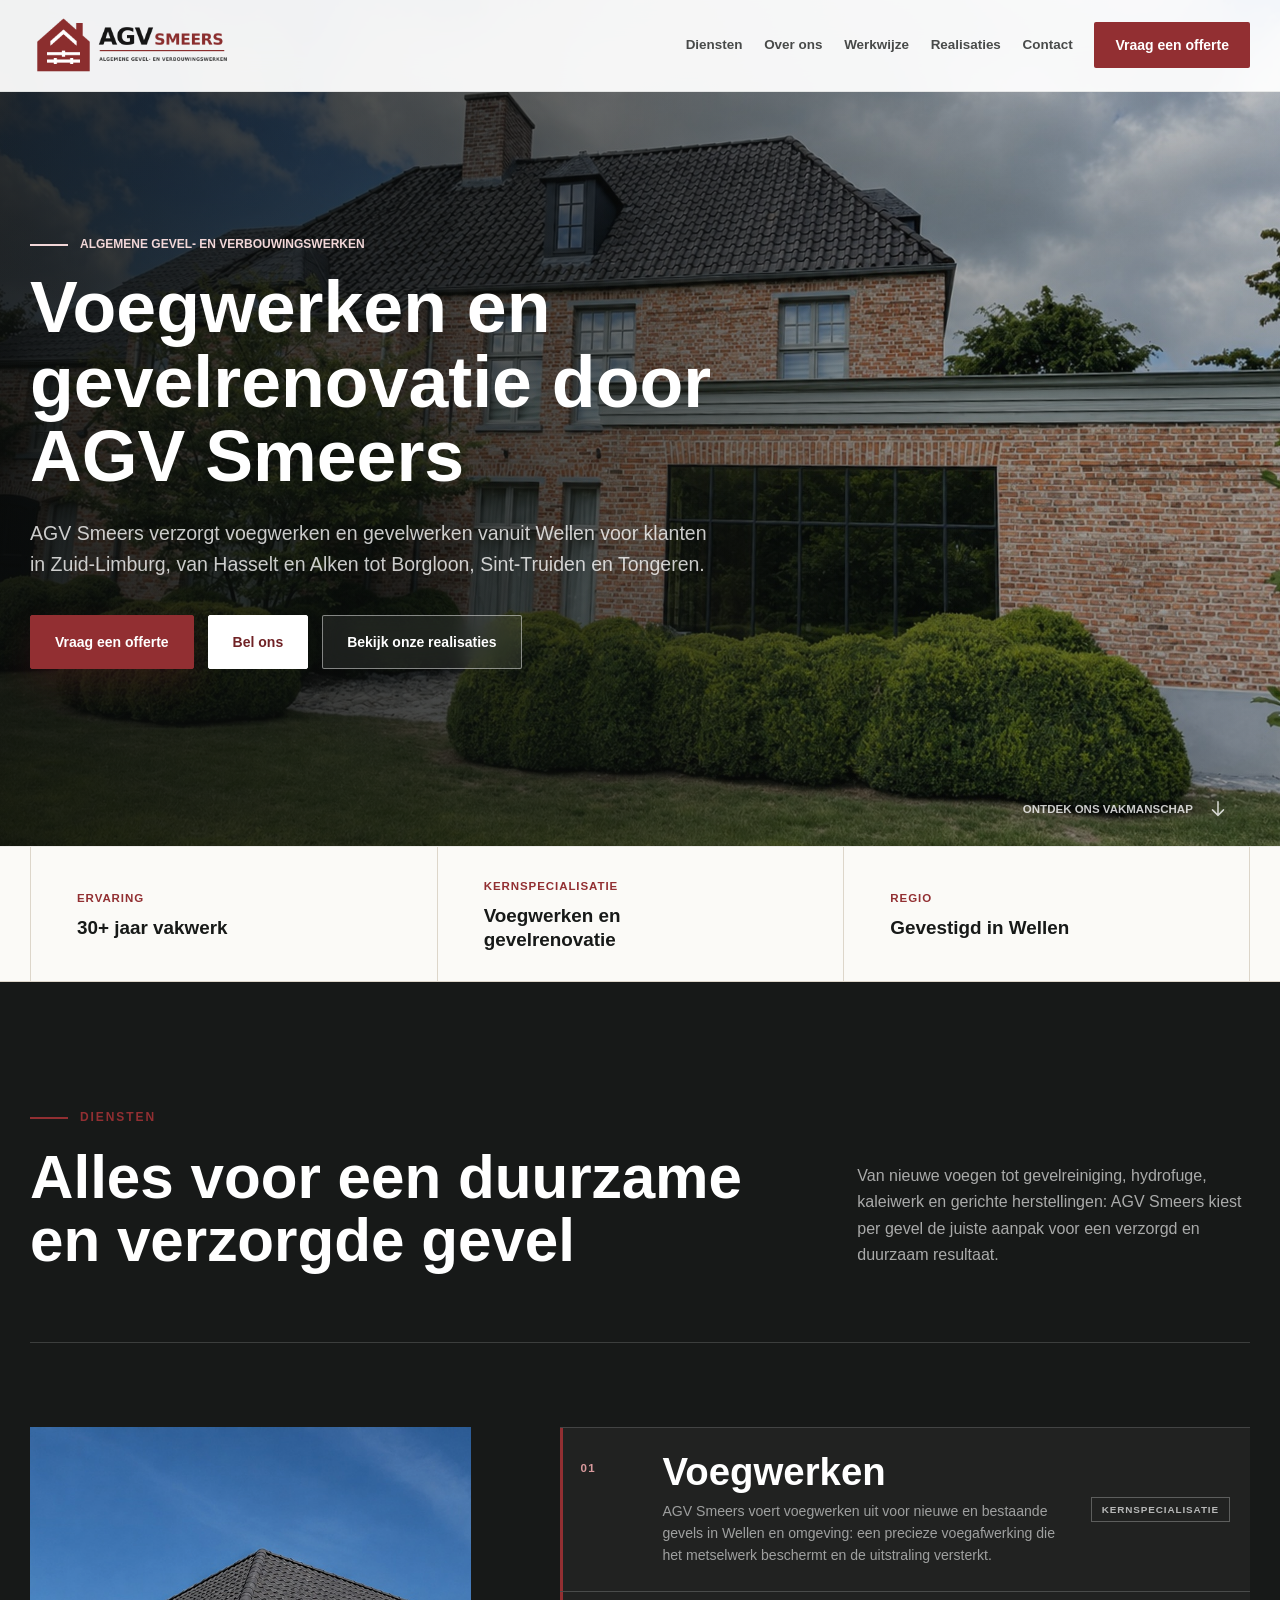
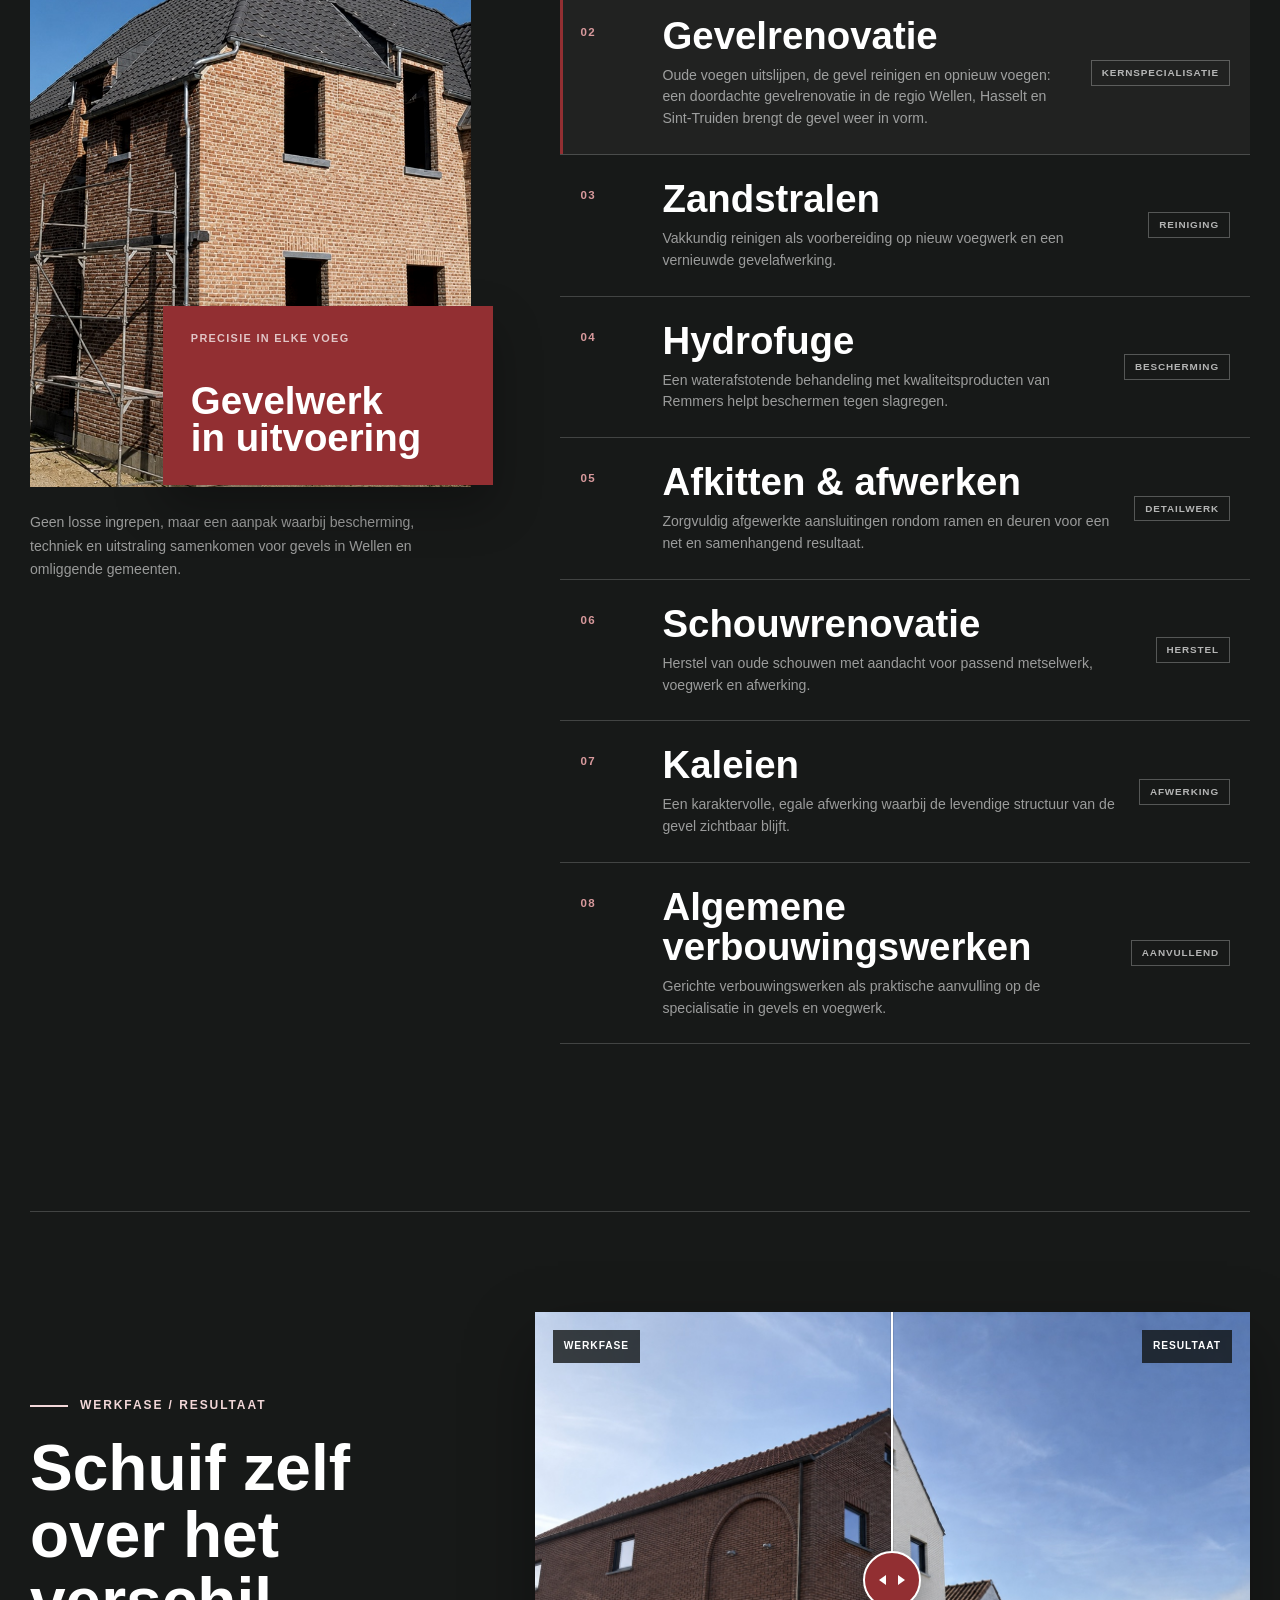
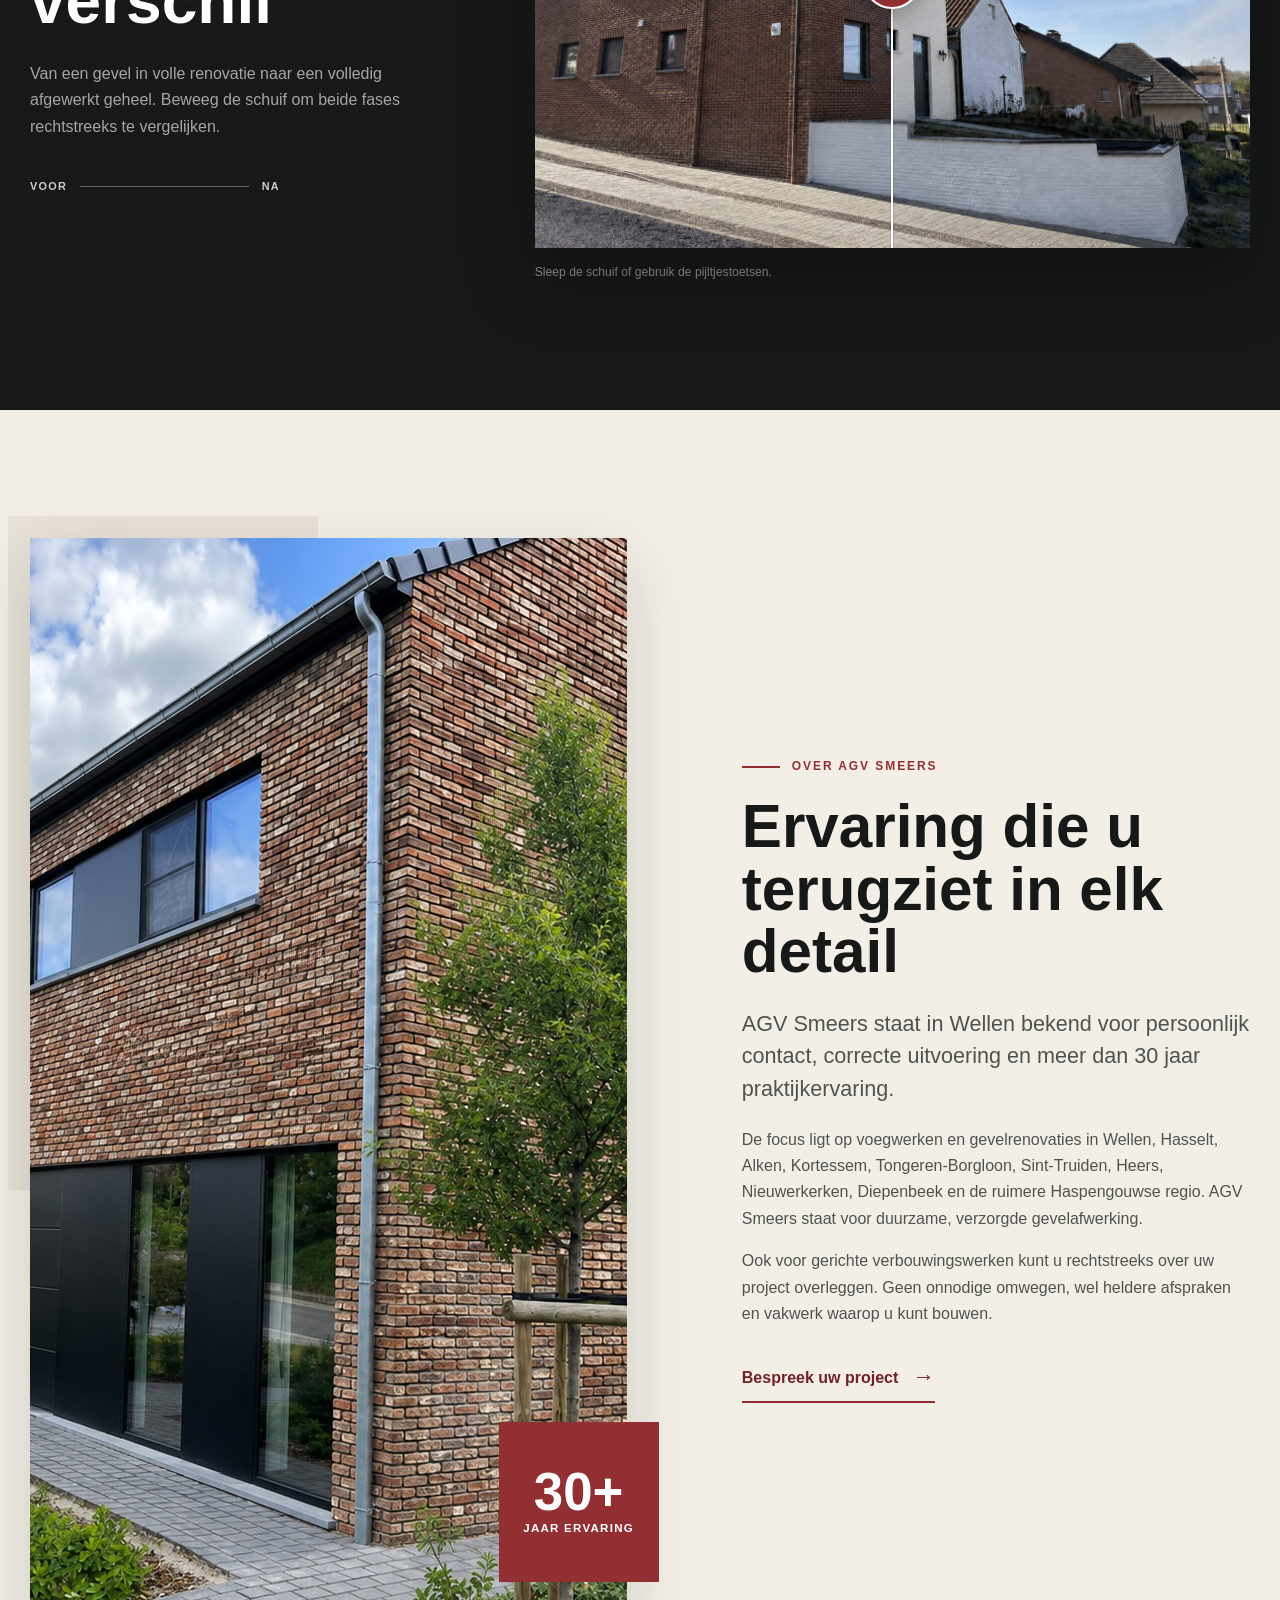
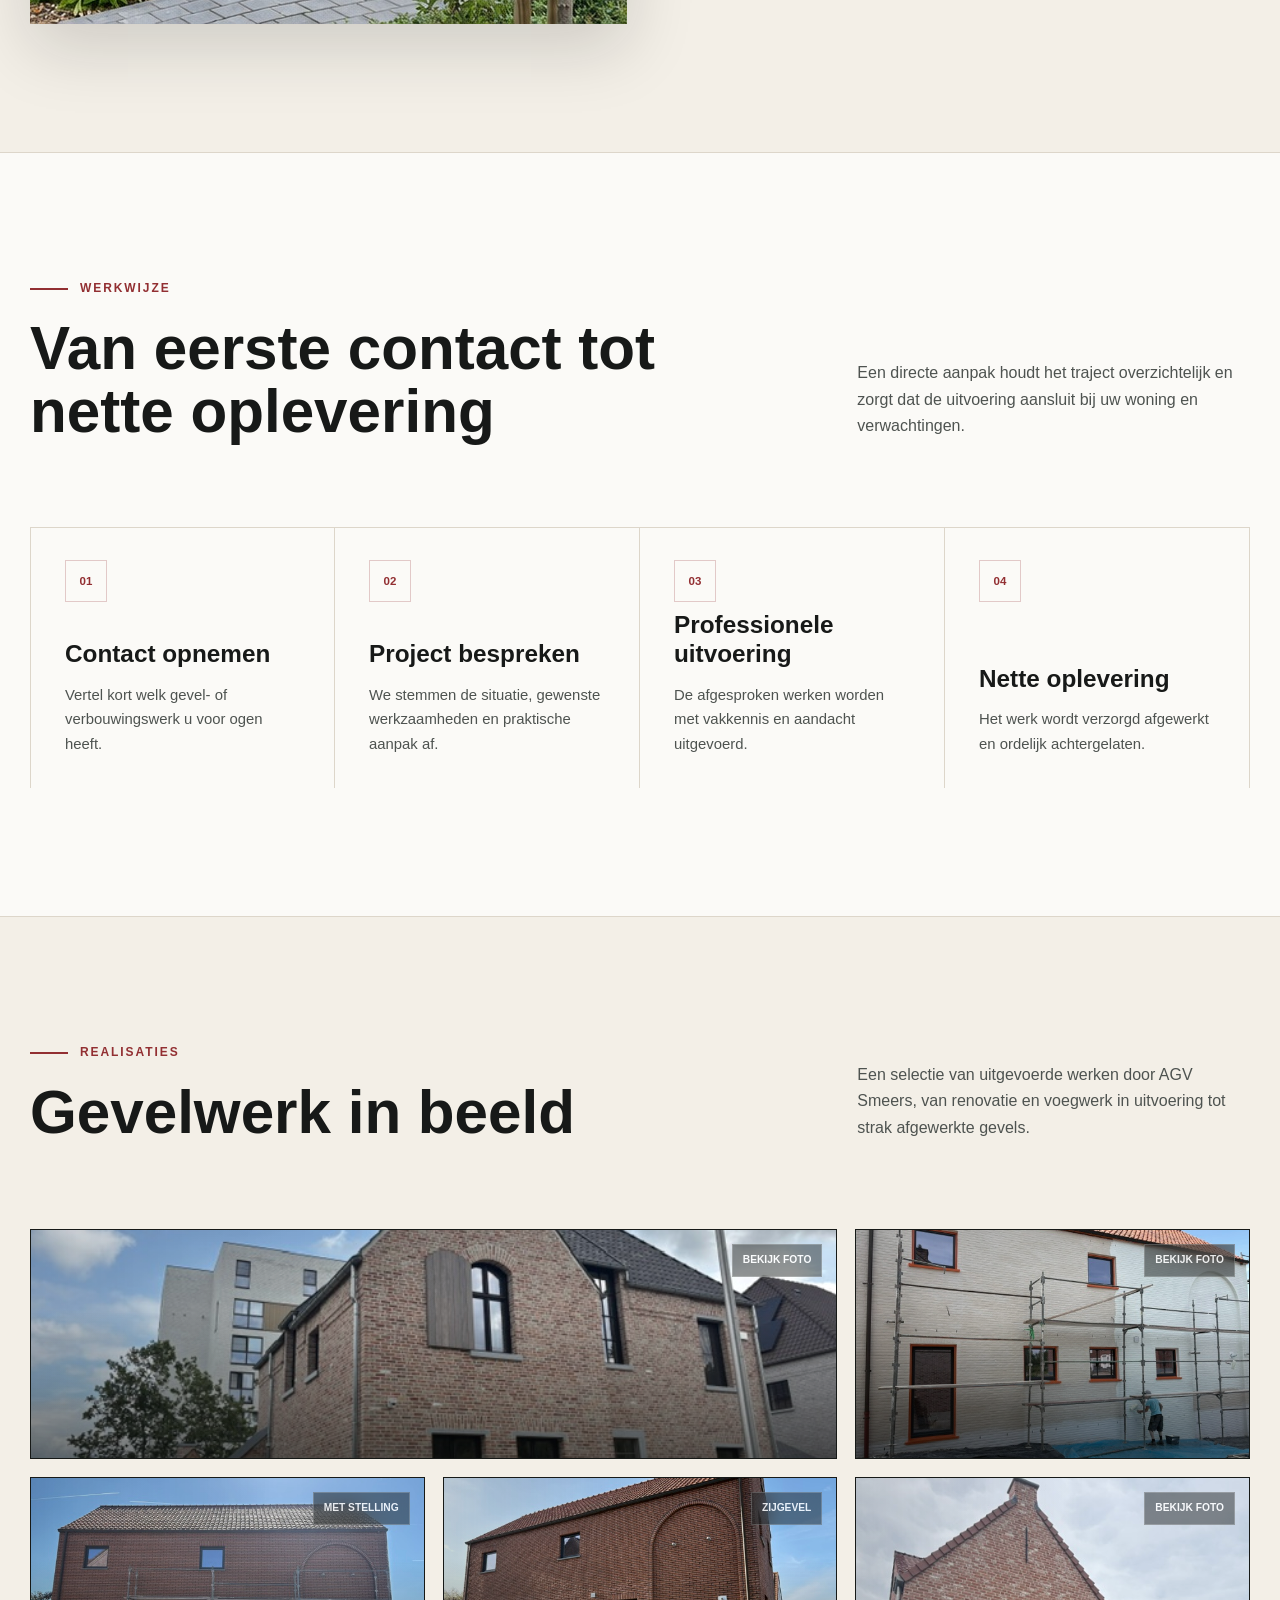
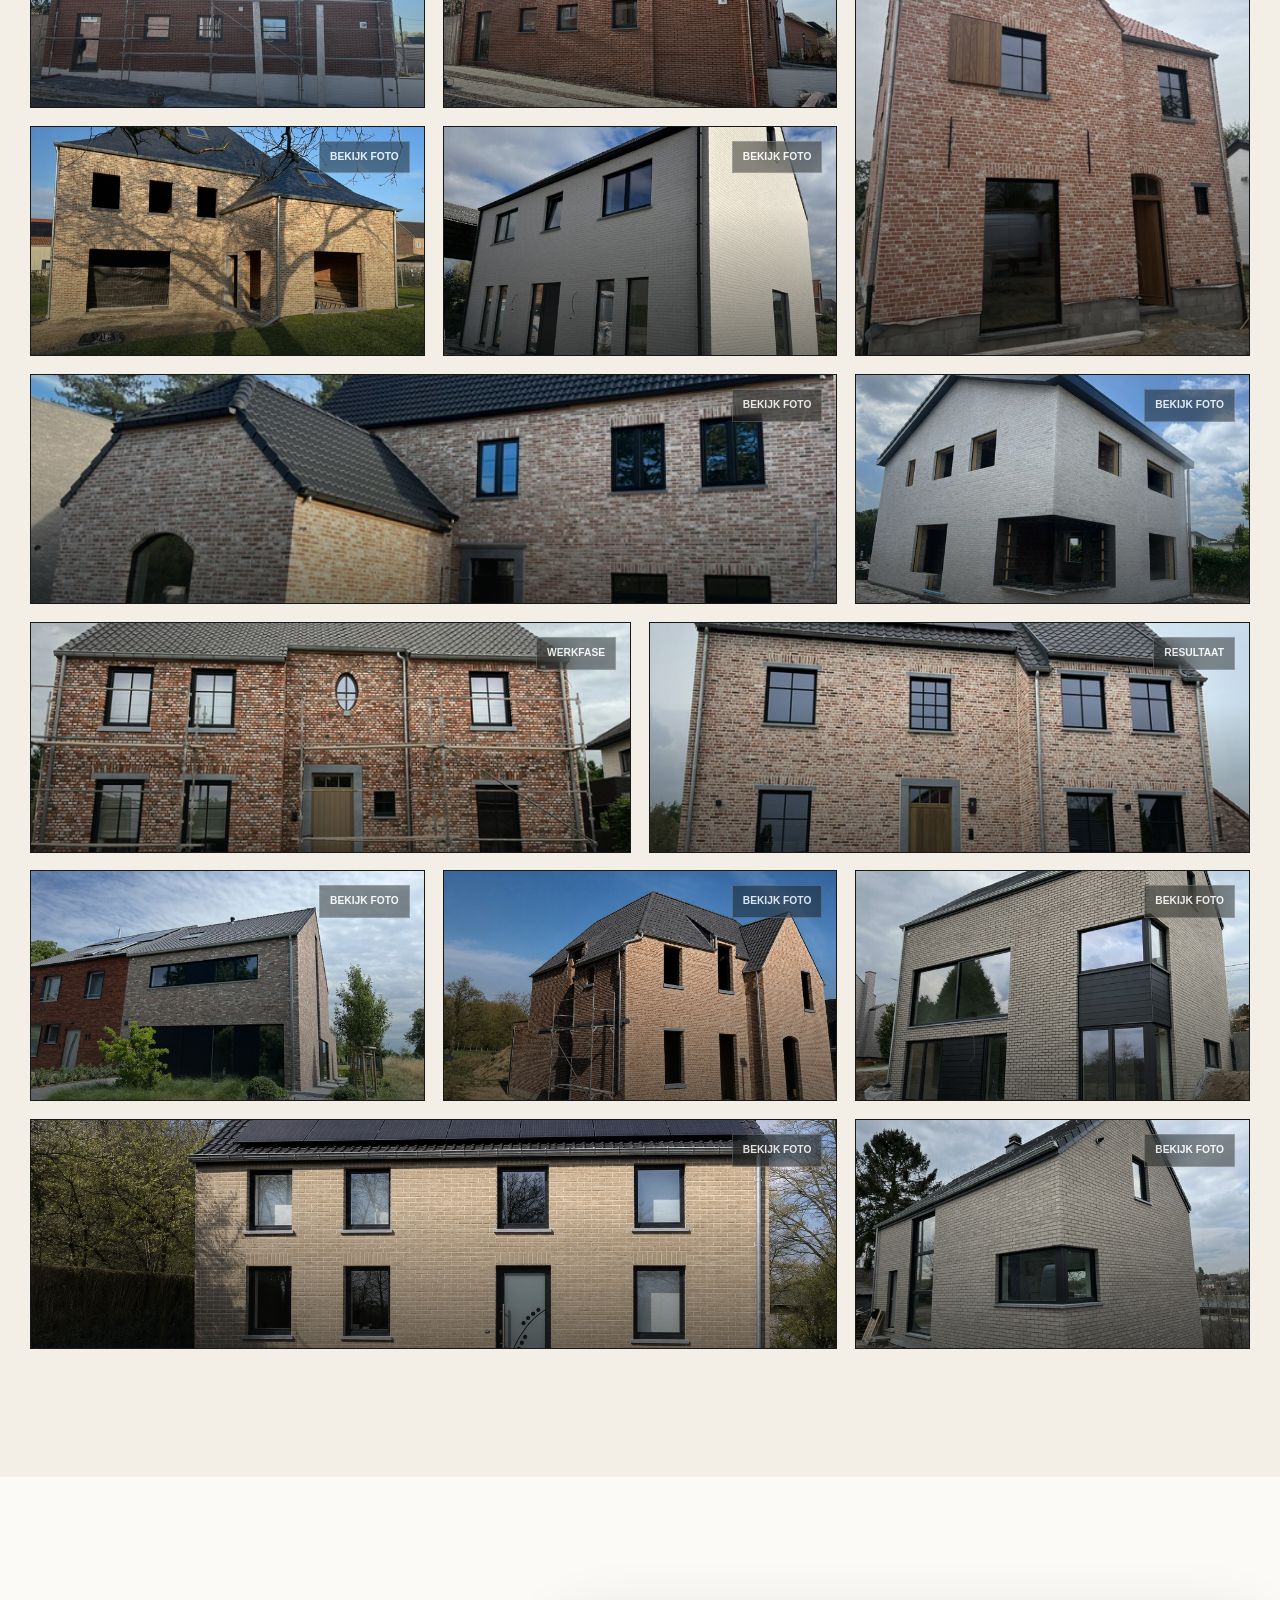
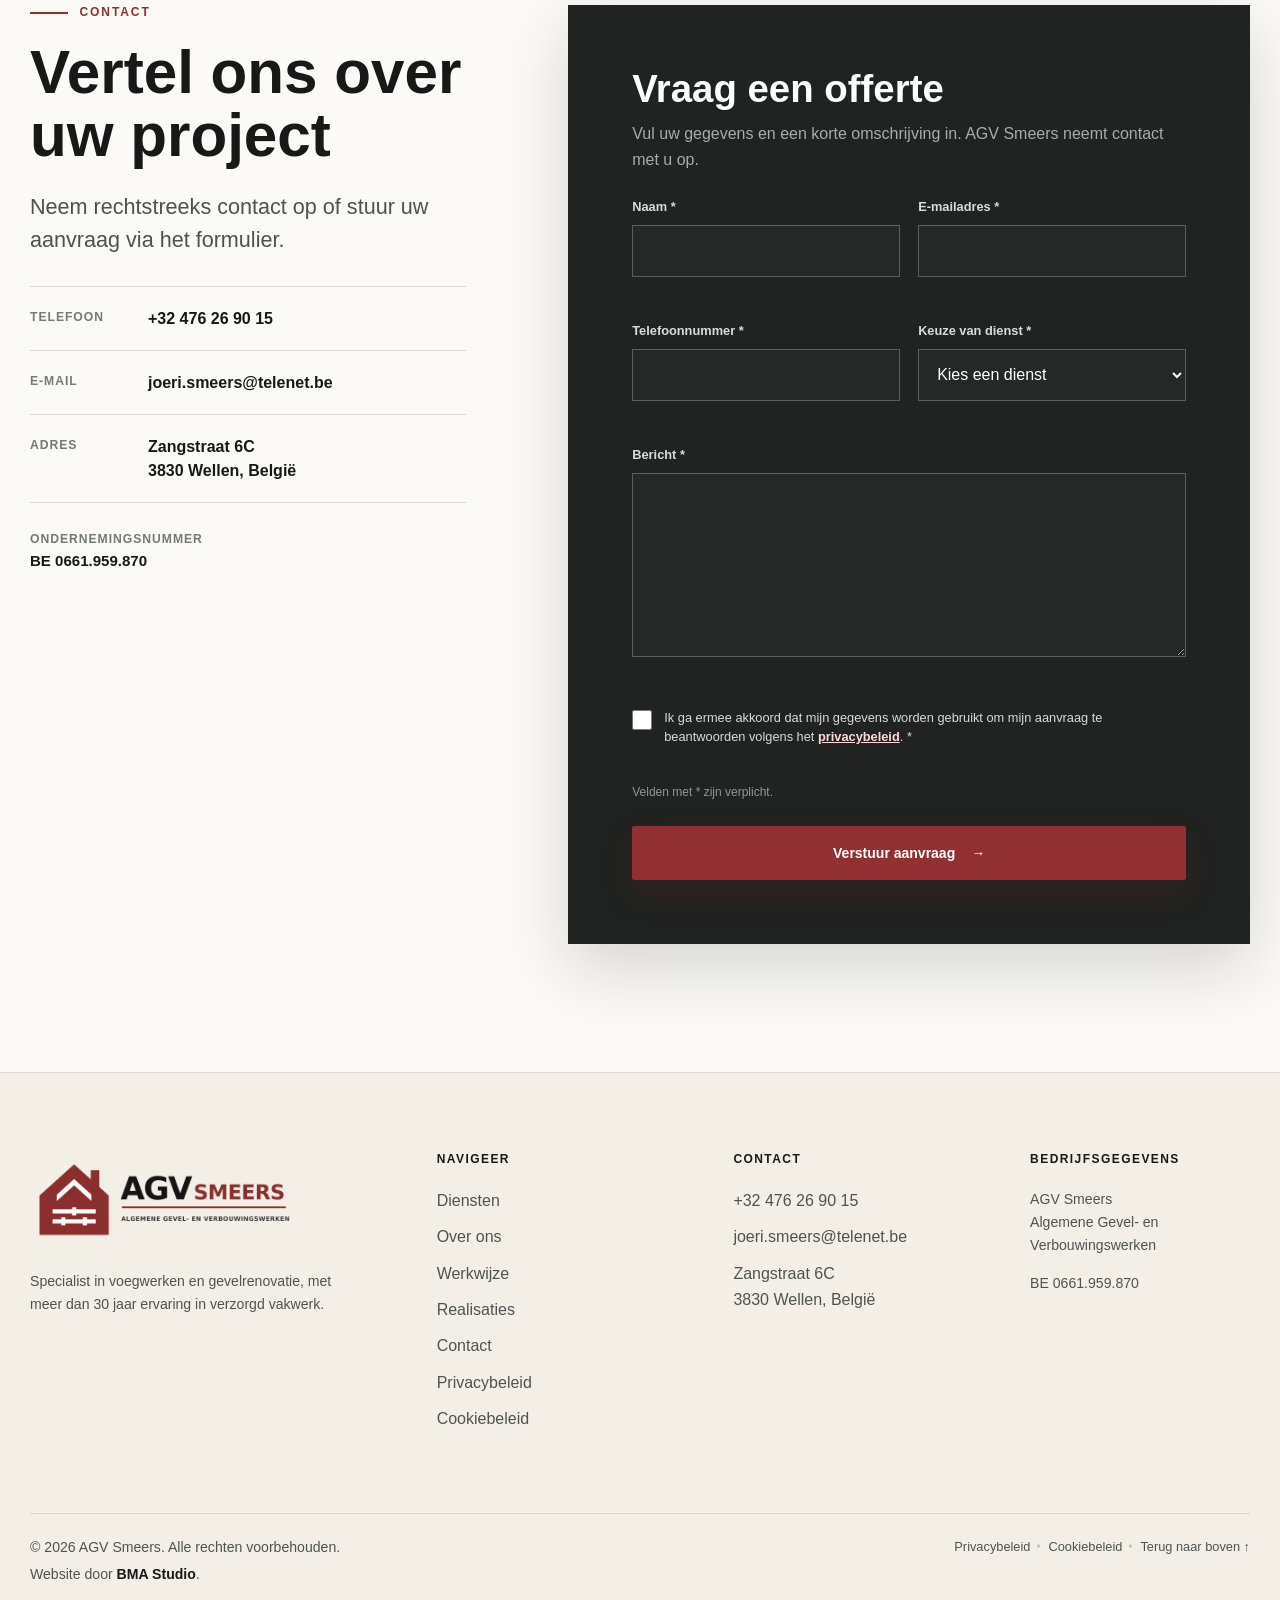
==== commit addb56ae: "fix" ====
--- a/index.html
+++ b/index.html
@@ -3,23 +3,24 @@
 <head>
   <meta charset="utf-8">
   <meta name="viewport" content="width=device-width, initial-scale=1">
-  <title>Smeers Voegwerken Wellen | Regio Hasselt | AGV Smeers</title>
-  <meta name="description" content="Smeers Voegwerken in Wellen, Hasselt, Alken, Borgloon en Sint-Truiden. AGV Smeers verzorgt voegwerken en gevelrenovatie in Zuid-Limburg.">
-  <meta name="keywords" content="Smeers voegwerken, AGV Smeers, voegwerken Wellen, voegwerken Hasselt, voegwerken Alken, voegwerken Borgloon, voegwerken Sint-Truiden, gevelrenovatie Wellen, gevelwerken Zuid-Limburg, gevelwerken Haspengouw, zandstralen gevel, hydrofuge, kaleien">
+  <title>AGV Smeers | Voegwerken Wellen en regio Hasselt</title>
+  <meta name="description" content="AGV Smeers in Wellen verzorgt voegwerken en gevelrenovatie in regio Hasselt, Alken, Borgloon, Sint-Truiden, Tongeren, Diepenbeek en Zuid-Limburg.">
+  <meta name="keywords" content="Smeers voegwerken, AGV Smeers, voegwerken Wellen, voegwerken Hasselt, voegwerken Alken, voegwerken Borgloon, voegwerken Sint-Truiden, voegwerken Tongeren, voegwerken Diepenbeek, gevelrenovatie Wellen, gevelwerken Zuid-Limburg, gevelwerken Haspengouw, zandstralen gevel, hydrofuge, kaleien">
   <meta name="theme-color" content="#922f32">
   <meta name="robots" content="index, follow">
+  <meta http-equiv="Content-Security-Policy" content="default-src 'self'; script-src 'self'; style-src 'self' 'unsafe-inline'; img-src 'self' data:; connect-src 'self' https://formsubmit.co; form-action 'self' https://formsubmit.co; object-src 'none'; base-uri 'self'; upgrade-insecure-requests">
   <meta property="og:type" content="website">
   <meta property="og:locale" content="nl_BE">
   <meta property="og:site_name" content="AGV Smeers">
-  <meta property="og:title" content="Smeers Voegwerken in Wellen | AGV Smeers">
-  <meta property="og:description" content="AGV Smeers is uw specialist voor voegwerken en gevelrenovatie in Wellen, Hasselt, Alken, Borgloon, Sint-Truiden en Zuid-Limburg.">
-  <meta property="og:image" content="assets/images/01-chatgpt.png">
+  <meta property="og:title" content="AGV Smeers | Voegwerken in Wellen en regio Hasselt">
+  <meta property="og:description" content="AGV Smeers is uw specialist voor voegwerken en gevelrenovatie in Wellen, Hasselt, Alken, Borgloon, Sint-Truiden, Tongeren, Diepenbeek en Zuid-Limburg.">
+  <meta property="og:image" content="assets/images/01-agv-smeers-gevelrenovatie-wellen.jpg">
   <meta property="og:image:width" content="1448">
   <meta property="og:image:height" content="1086">
   <meta property="og:image:alt" content="Gerenoveerde klassieke bakstenen woning">
   <link rel="icon" type="image/png" sizes="32x32" href="assets/favicon/favicon-32.png">
   <link rel="apple-touch-icon" sizes="180x180" href="assets/favicon/apple-touch-icon.png">
-  <link rel="preload" as="image" href="assets/images/01-chatgpt.png" fetchpriority="high">
+  <link rel="preload" as="image" href="assets/images/01-agv-smeers-gevelrenovatie-wellen.jpg" fetchpriority="high">
   <link rel="stylesheet" href="styles.css">
   <script src="script.js" defer></script>
   <script type="application/ld+json">
@@ -28,19 +29,18 @@
     "@type": "LocalBusiness",
     "name": "AGV Smeers",
     "alternateName": [
-      "Smeers Voegwerken",
       "AGV Smeers Voegwerken",
       "Algemene Gevel- en Verbouwingswerken Smeers"
     ],
     "legalName": "Algemene Gevel- en Verbouwingswerken",
-    "description": "Smeers Voegwerken in Wellen en omgeving. Specialist in voegwerken, gevelrenovatie, zandstralen, hydrofuge, kaleien en gerichte verbouwingswerken in Zuid-Limburg met meer dan 30 jaar ervaring.",
-    "image": "assets/images/01-chatgpt.png",
+    "description": "AGV Smeers in Wellen. Specialist in voegwerken, gevelrenovatie, zandstralen, hydrofuge, kaleien en gerichte verbouwingswerken in Zuid-Limburg met meer dan 30 jaar ervaring.",
+    "image": "assets/images/01-agv-smeers-gevelrenovatie-wellen.jpg",
     "logo": "assets/logo/agv-smeers-logo-transparent.png",
     "telephone": "+32476269015",
     "email": "joeri.smeers@telenet.be",
     "vatID": "BE 0661.959.870",
     "priceRange": "$$",
-    "keywords": "Smeers voegwerken, AGV Smeers, voegwerken Wellen, voegwerken Hasselt, voegwerken Alken, voegwerken Borgloon, voegwerken Sint-Truiden, gevelrenovatie Wellen, gevelwerken Zuid-Limburg, gevelwerken Haspengouw, zandstralen, hydrofuge, kaleien",
+    "keywords": "Smeers voegwerken, AGV Smeers, voegwerken Wellen, voegwerken Hasselt, voegwerken Alken, voegwerken Borgloon, voegwerken Sint-Truiden, voegwerken Tongeren, voegwerken Diepenbeek, gevelrenovatie Wellen, gevelwerken Zuid-Limburg, gevelwerken Haspengouw, zandstralen, hydrofuge, kaleien",
     "address": {
       "@type": "PostalAddress",
       "streetAddress": "Zangstraat 6C",
@@ -166,15 +166,16 @@
 
   <main id="main-content">
     <section class="hero" id="top" aria-labelledby="hero-title">
-      <img class="hero-media" src="assets/images/01-chatgpt.png" width="1448" height="1086" alt="Klassieke bakstenen woning met voegwerken en verzorgde gevelafwerking" fetchpriority="high">
+      <img class="hero-media" src="assets/images/01-agv-smeers-gevelrenovatie-wellen.jpg" width="1448" height="1086" alt="Klassieke bakstenen woning met voegwerken en verzorgde gevelafwerking" fetchpriority="high">
       <div class="hero-overlay" aria-hidden="true"></div>
       <div class="hero-grid container">
         <div class="hero-content" data-reveal>
           <p class="eyebrow eyebrow--light">Algemene Gevel- en Verbouwingswerken</p>
-          <h1 id="hero-title">Smeers Voegwerken in Wellen en regio Hasselt</h1>
-          <p class="hero-intro">Zoekt u Smeers voegwerken of een betrouwbare specialist voor gevelrenovatie? AGV Smeers verzorgt voegwerken en gevelwerken vanuit Wellen voor klanten in Zuid-Limburg, van Hasselt en Alken tot Borgloon, Sint-Truiden en Tongeren.</p>
+          <h1 id="hero-title">Voegwerken en gevelrenovatie door AGV Smeers</h1>
+          <p class="hero-intro">AGV Smeers verzorgt voegwerken en gevelwerken vanuit Wellen voor klanten in Zuid-Limburg, van Hasselt en Alken tot Borgloon, Sint-Truiden en Tongeren.</p>
           <div class="hero-actions">
             <a class="button button--primary" href="#offerte">Vraag een offerte</a>
+            <a class="button button--light" href="tel:+32476269015">Bel ons</a>
             <a class="button button--ghost" href="#realisaties">Bekijk onze realisaties</a>
           </div>
         </div>
@@ -187,9 +188,9 @@
 
     <section class="trust-bar" id="vertrouwen" aria-label="Kernpunten">
       <div class="container trust-grid">
-        <div class="trust-item" data-reveal><strong>30+</strong><span>jaar vakervaring</span></div>
-        <div class="trust-item" data-reveal><strong>Specialist</strong><span>in voegwerken</span></div>
-        <div class="trust-item" data-reveal><strong>Wellen</strong><span>lokaal gevestigd</span></div>
+        <div class="trust-item" data-reveal><span>Ervaring</span><strong>30+ jaar vakwerk</strong></div>
+        <div class="trust-item" data-reveal><span>Kernspecialisatie</span><strong>Voegwerken en gevelrenovatie</strong></div>
+        <div class="trust-item" data-reveal><span>Regio</span><strong>Gevestigd in Wellen</strong></div>
       </div>
     </section>
 
@@ -198,14 +199,14 @@
         <div class="section-heading" data-reveal>
           <div>
             <p class="eyebrow">Diensten</p>
-            <h2>Voegwerken en gevelrenovatie door AGV Smeers</h2>
-          </div>
-          <p>Van nauwkeurig voegwerk tot een volledige gevelaanpak in Wellen, Hasselt, Alken, Tongeren-Borgloon, Sint-Truiden en de omliggende Haspengouwse regio: AGV Smeers kiest de juiste werkwijze voor een verzorgd en duurzaam resultaat.</p>
+            <h2>Alles voor een duurzame en verzorgde gevel</h2>
+          </div>
+          <p>Van nieuwe voegen tot gevelreiniging, hydrofuge, kaleiwerk en gerichte herstellingen: AGV Smeers kiest per gevel de juiste aanpak voor een verzorgd en duurzaam resultaat.</p>
         </div>
 
         <div class="services-workbench">
           <aside class="services-visual" data-reveal>
-            <img src="assets/images/15-chatgpt.png" width="1448" height="1086" loading="lazy" alt="Voegwerk in uitvoering aan een bakstenen woning">
+            <img src="assets/images/15-agv-smeers-voegwerk-in-uitvoering.jpg" width="1448" height="1086" loading="lazy" alt="Voegwerk in uitvoering aan een bakstenen woning">
             <div class="services-visual__label">
               <span>Precisie in elke voeg</span>
               <strong>Gevelwerk<br>in uitvoering</strong>
@@ -216,7 +217,7 @@
           <div class="service-ledger" aria-label="Overzicht van diensten">
             <article class="service-line service-line--primary" data-reveal>
               <span class="service-line__number">01</span>
-              <div><h3>Voegwerken</h3><p>Smeers voegwerken voor nieuwe en bestaande gevels in Wellen en omgeving: een precieze voegafwerking die het metselwerk beschermt en de uitstraling versterkt.</p></div>
+              <div><h3>Voegwerken</h3><p>AGV Smeers voert voegwerken uit voor nieuwe en bestaande gevels in Wellen en omgeving: een precieze voegafwerking die het metselwerk beschermt en de uitstraling versterkt.</p></div>
               <span class="service-line__tag">Kernspecialisatie</span>
             </article>
             <article class="service-line service-line--primary" data-reveal>
@@ -267,8 +268,8 @@
 
           <div>
             <div class="comparison" data-comparison style="--comparison-position: 50%;">
-              <img class="comparison__image comparison__image--after" src="assets/images/Na Kalei.png" width="1448" height="1086" loading="lazy" alt="Gevel na kaleiwerk">
-              <img class="comparison__image comparison__image--before" src="assets/images/Voor Kalei.png" width="1448" height="1086" loading="lazy" alt="Gevel voor kaleiwerk">
+              <img class="comparison__image comparison__image--after" src="assets/images/na-kalei-gevelrenovatie.jpg" width="1448" height="1086" loading="lazy" alt="Gevel na kaleiwerk">
+              <img class="comparison__image comparison__image--before" src="assets/images/voor-kalei-gevelrenovatie.jpg" width="1448" height="1086" loading="lazy" alt="Gevel voor kaleiwerk">
               <span class="comparison__label comparison__label--before" aria-hidden="true">Werkfase</span>
               <span class="comparison__label comparison__label--after" aria-hidden="true">Resultaat</span>
               <span class="comparison__divider" aria-hidden="true"><i></i></span>
@@ -283,14 +284,14 @@
     <section class="section about" id="over-ons">
       <div class="container about-grid">
         <div class="about-visual" data-reveal>
-          <img src="assets/images/02-chatgpt.png" width="1448" height="1086" loading="lazy" alt="Moderne woning met zorgvuldig afgewerkte bakstenen gevel">
+          <img src="assets/images/02-agv-smeers-gevelafwerking.jpg" width="1448" height="1086" loading="lazy" alt="Moderne woning met zorgvuldig afgewerkte bakstenen gevel">
           <div class="experience-stamp"><strong>30+</strong><span>jaar ervaring</span></div>
         </div>
         <div class="about-copy" data-reveal>
           <p class="eyebrow">Over AGV Smeers</p>
           <h2>Ervaring die u terugziet in elk detail</h2>
           <p class="lead">AGV Smeers staat in Wellen bekend voor persoonlijk contact, correcte uitvoering en meer dan 30 jaar praktijkervaring.</p>
-          <p>De focus ligt op voegwerken en gevelrenovaties in Wellen, Hasselt, Alken, Kortessem, Tongeren-Borgloon, Sint-Truiden, Heers, Nieuwerkerken, Diepenbeek en de ruimere Haspengouwse regio. Wie zoekt naar Smeers voegwerken vindt hier een vakman voor duurzame, verzorgde gevelafwerking.</p>
+          <p>De focus ligt op voegwerken en gevelrenovaties in Wellen, Hasselt, Alken, Kortessem, Tongeren-Borgloon, Sint-Truiden, Heers, Nieuwerkerken, Diepenbeek en de ruimere Haspengouwse regio. AGV Smeers staat voor duurzame, verzorgde gevelafwerking.</p>
           <p>Ook voor gerichte verbouwingswerken kunt u rechtstreeks over uw project overleggen. Geen onnodige omwegen, wel heldere afspraken en vakwerk waarop u kunt bouwen.</p>
           <a class="text-link" href="#contact">Bespreek uw project <span aria-hidden="true">→</span></a>
         </div>
@@ -328,9 +329,9 @@
         <div class="gallery" aria-label="Fotogalerij met realisaties">
           <button class="gallery-item gallery-item--wide" type="button" data-index="0" data-src="assets/images/04-realisatie-woning.jpg" data-alt="Afgewerkte bakstenen woning met puntgevel" data-caption="Verzorgde gevelafwerking" data-reveal><img src="assets/images/04-realisatie-woning.jpg" width="640" height="480" loading="lazy" alt="Afgewerkte bakstenen woning met puntgevel"><span>Bekijk foto</span></button>
           <button class="gallery-item" type="button" data-index="1" data-src="assets/images/05-kaleiwerk-in-uitvoering.jpg" data-alt="Kaleiwerk in uitvoering aan een woning" data-caption="Kaleiwerk in uitvoering" data-reveal><img src="assets/images/05-kaleiwerk-in-uitvoering.jpg" width="640" height="480" loading="lazy" alt="Kaleiwerk in uitvoering aan een woning"><span>Bekijk foto</span></button>
-          <div class="gallery-series" aria-label="Werkfase en resultaat van dezelfde gevel">
-            <button class="gallery-item" type="button" data-index="2" data-src="assets/images/06-gevelwerk-werkfase.jpg" data-alt="Bakstenen gevel tijdens de werkzaamheden" data-caption="Werkfase" data-reveal><img src="assets/images/06-gevelwerk-werkfase.jpg" width="640" height="480" loading="lazy" alt="Bakstenen gevel tijdens de werkzaamheden"><span>Werkfase</span></button>
-            <button class="gallery-item" type="button" data-index="3" data-src="assets/images/07-gevelwerk-resultaat.jpg" data-alt="Dezelfde bakstenen gevel na afwerking" data-caption="Resultaat" data-reveal><img src="assets/images/07-gevelwerk-resultaat.jpg" width="640" height="480" loading="lazy" alt="Dezelfde bakstenen gevel na afwerking"><span>Resultaat</span></button>
+          <div class="gallery-series" aria-label="Twee beelden van gevelwerk aan een bakstenen woning">
+            <button class="gallery-item" type="button" data-index="2" data-src="assets/images/06-gevelwerk-met-stelling.jpg" data-alt="Bakstenen gevel met stelling tijdens gevelwerken" data-caption="Gevelwerk met stelling" data-reveal><img src="assets/images/06-gevelwerk-met-stelling.jpg" width="640" height="480" loading="lazy" alt="Bakstenen gevel met stelling tijdens gevelwerken"><span>Met stelling</span></button>
+            <button class="gallery-item" type="button" data-index="3" data-src="assets/images/07-voegwerk-zijgevel.jpg" data-alt="Zijgevel van een bakstenen woning tijdens voegwerk" data-caption="Voegwerk aan zijgevel" data-reveal><img src="assets/images/07-voegwerk-zijgevel.jpg" width="640" height="480" loading="lazy" alt="Zijgevel van een bakstenen woning tijdens voegwerk"><span>Zijgevel</span></button>
           </div>
           <button class="gallery-item gallery-item--tall" type="button" data-index="4" data-src="assets/images/08-gerenoveerde-baksteengevel.jpg" data-alt="Gerenoveerde gevel in roodbruin metselwerk" data-caption="Gerenoveerde baksteengevel" data-reveal><img src="assets/images/08-gerenoveerde-baksteengevel.jpg" width="640" height="480" loading="lazy" alt="Gerenoveerde gevel in roodbruin metselwerk"><span>Bekijk foto</span></button>
           <button class="gallery-item" type="button" data-index="5" data-src="assets/images/09-nieuwbouw-gevel.jpg" data-alt="Nieuwbouwwoning met lichte bakstenen gevel" data-caption="Lichte gevelafwerking" data-reveal><img src="assets/images/09-nieuwbouw-gevel.jpg" width="640" height="480" loading="lazy" alt="Nieuwbouwwoning met lichte bakstenen gevel"><span>Bekijk foto</span></button>
@@ -342,23 +343,10 @@
             <button class="gallery-item" type="button" data-index="10" data-src="assets/images/03-hero-afgewerkte-voorgevel.jpg" data-alt="Dezelfde voorgevel na volledige afwerking" data-caption="Resultaat" data-reveal><img src="assets/images/03-hero-afgewerkte-voorgevel.jpg" width="640" height="480" loading="lazy" alt="Dezelfde voorgevel na volledige afwerking"><span>Resultaat</span></button>
           </div>
           <button class="gallery-item" type="button" data-index="11" data-src="assets/images/14-moderne-woning-gevel.jpg" data-alt="Moderne woning met gemengde bakstenen gevel" data-caption="Moderne gevel" data-reveal><img src="assets/images/14-moderne-woning-gevel.jpg" width="640" height="480" loading="lazy" alt="Moderne woning met gemengde bakstenen gevel"><span>Bekijk foto</span></button>
-          <button class="gallery-item" type="button" data-index="12" data-src="assets/images/15-chatgpt.png" data-alt="Voegwerk in uitvoering aan een bakstenen woning" data-caption="Voegwerk in uitvoering" data-reveal><img src="assets/images/15-chatgpt.png" width="1448" height="1086" loading="lazy" alt="Voegwerk in uitvoering aan een bakstenen woning"><span>Bekijk foto</span></button>
-          <button class="gallery-item gallery-item--wide" type="button" data-index="13" data-src="assets/images/16-chatgpt.png" data-alt="Afgewerkte lichte voorgevel van een woning" data-caption="Afgewerkte voorgevel" data-reveal><img src="assets/images/16-chatgpt.png" width="1536" height="1024" loading="lazy" alt="Afgewerkte lichte voorgevel van een woning"><span>Bekijk foto</span></button>
+          <button class="gallery-item" type="button" data-index="12" data-src="assets/images/15-agv-smeers-voegwerk-in-uitvoering.jpg" data-alt="Voegwerk in uitvoering aan een bakstenen woning" data-caption="Voegwerk in uitvoering" data-reveal><img src="assets/images/15-agv-smeers-voegwerk-in-uitvoering.jpg" width="1448" height="1086" loading="lazy" alt="Voegwerk in uitvoering aan een bakstenen woning"><span>Bekijk foto</span></button>
+          <button class="gallery-item gallery-item--wide" type="button" data-index="13" data-src="assets/images/16-agv-smeers-afgewerkte-voorgevel.jpg" data-alt="Afgewerkte lichte voorgevel van een woning" data-caption="Afgewerkte voorgevel" data-reveal><img src="assets/images/16-agv-smeers-afgewerkte-voorgevel.jpg" width="1536" height="1024" loading="lazy" alt="Afgewerkte lichte voorgevel van een woning"><span>Bekijk foto</span></button>
           <button class="gallery-item" type="button" data-index="14" data-src="assets/images/17-moderne-grijze-gevel.jpg" data-alt="Moderne woning met grijze bakstenen gevel" data-caption="Moderne grijze gevel" data-reveal><img src="assets/images/17-moderne-grijze-gevel.jpg" width="640" height="480" loading="lazy" alt="Moderne woning met grijze bakstenen gevel"><span>Bekijk foto</span></button>
           <button class="gallery-item" type="button" data-index="15" data-src="assets/images/18-moderne-gevel-zijaanzicht.jpg" data-alt="Zijaanzicht van een moderne lichte gevel" data-caption="Moderne gevelafwerking" data-reveal><img src="assets/images/18-moderne-gevel-zijaanzicht.jpg" width="640" height="480" loading="lazy" alt="Zijaanzicht van een moderne lichte gevel"><span>Bekijk foto</span></button>
-        </div>
-      </div>
-    </section>
-
-    <section class="project-cta" aria-labelledby="cta-title">
-      <div class="project-cta__image" aria-hidden="true"></div>
-      <div class="container project-cta__content" data-reveal>
-        <p class="eyebrow eyebrow--light">Rechtstreeks contact</p>
-        <h2 id="cta-title">Een project voor voegwerken gepland?</h2>
-        <p>Neem contact op met AGV Smeers in Wellen en bespreek uw voegwerk, gevelrenovatie of gevelafwerking in Zuid-Limburg rechtstreeks.</p>
-        <div class="hero-actions">
-          <a class="button button--light" href="tel:+32476269015">Bel ons</a>
-          <a class="button button--ghost" href="#offerte">Vraag een offerte</a>
         </div>
       </div>
     </section>
@@ -368,7 +356,7 @@
         <div class="contact-copy" data-reveal>
           <p class="eyebrow">Contact</p>
           <h2>Vertel ons over uw project</h2>
-          <p class="lead">Een gevelrenovatie, nieuw voegwerk of een gerichte verbouwing in Wellen, Hasselt, Alken, Borgloon, Sint-Truiden, Tongeren of omgeving? Neem rechtstreeks contact op of stuur uw aanvraag via het formulier.</p>
+          <p class="lead">Neem rechtstreeks contact op of stuur uw aanvraag via het formulier.</p>
           <address class="contact-list">
             <a href="tel:+32476269015"><span>Telefoon</span><strong>+32 476 26 90 15</strong></a>
             <a href="mailto:joeri.smeers@telenet.be"><span>E-mail</span><strong>joeri.smeers@telenet.be</strong></a>
@@ -379,7 +367,7 @@
 
         <div class="form-panel" id="offerte" data-reveal>
           <h3>Vraag een offerte</h3>
-          <p>Vul uw gegevens en een korte omschrijving in. AGV Smeers neemt vervolgens contact met u op.</p>
+          <p>Vul uw gegevens en een korte omschrijving in. AGV Smeers neemt contact met u op.</p>
           <form id="offerteformulier" action="https://formsubmit.co/joeri.smeers@telenet.be" method="post" novalidate>
             <input type="hidden" name="_subject" value="Nieuwe offerteaanvraag via de website van AGV Smeers">
             <input type="hidden" name="_template" value="table">
@@ -430,7 +418,7 @@
             </div>
             <div class="field field--checkbox">
               <input id="privacy" name="privacy-akkoord" type="checkbox" value="Ja" required aria-describedby="privacy-error">
-              <label for="privacy">Ik ga ermee akkoord dat mijn gegevens worden gebruikt om mijn aanvraag te beantwoorden. <span aria-hidden="true">*</span></label>
+              <label for="privacy">Ik ga ermee akkoord dat mijn gegevens worden gebruikt om mijn aanvraag te beantwoorden volgens het <a href="privacybeleid.html">privacybeleid</a>. <span aria-hidden="true">*</span></label>
               <span class="field-error" id="privacy-error" aria-live="polite"></span>
             </div>
             <p class="required-note">Velden met * zijn verplicht.</p>
@@ -456,6 +444,8 @@
           <li><a href="#werkwijze">Werkwijze</a></li>
           <li><a href="#realisaties">Realisaties</a></li>
           <li><a href="#contact">Contact</a></li>
+          <li><a href="privacybeleid.html">Privacybeleid</a></li>
+          <li><a href="cookiebeleid.html">Cookiebeleid</a></li>
         </ul>
       </div>
       <div>
@@ -473,8 +463,15 @@
       </div>
     </div>
     <div class="container footer-bottom">
-      <p>© <span data-year>2026</span> AGV Smeers. Alle rechten voorbehouden.</p>
-      <a href="#top">Terug naar boven <span aria-hidden="true">↑</span></a>
+      <div class="footer-credit">
+        <p>© <span data-year>2026</span> AGV Smeers. Alle rechten voorbehouden.</p>
+        <p>Website door <a href="https://bmastudio.be" target="_blank" rel="noopener noreferrer">BMA Studio</a>.</p>
+      </div>
+      <div class="footer-legal">
+        <a href="privacybeleid.html">Privacybeleid</a>
+        <a href="cookiebeleid.html">Cookiebeleid</a>
+        <a href="#top">Terug naar boven <span aria-hidden="true">↑</span></a>
+      </div>
     </div>
   </footer>
 
--- a/styles.css
+++ b/styles.css
@@ -2,10 +2,14 @@
   --brand: #922f32;
   --brand-dark: #702225;
   --ink: #171918;
+  --ink-panel: #202321;
   --ink-soft: #4e5350;
-  --paper: #f4f1eb;
+  --surface: #fbfaf7;
+  --surface-warm: #f3efe7;
+  --surface-muted: #e8e1d7;
+  --paper: var(--surface-warm);
   --white: #ffffff;
-  --line: #d8d3ca;
+  --line: #ddd6ca;
   --header-height: 92px;
   --container: 1220px;
   --shadow: 0 24px 64px rgba(18, 20, 19, 0.16);
@@ -25,7 +29,7 @@
 body {
   margin: 0;
   color: var(--ink);
-  background: var(--white);
+  background: var(--surface);
   font-family: Inter, Aptos, "Segoe UI", Roboto, Helvetica, Arial, sans-serif;
   font-size: 1rem;
   line-height: 1.65;
@@ -96,6 +100,7 @@
 .section {
   position: relative;
   padding-block: clamp(88px, 10vw, 152px);
+  background: var(--surface);
 }
 
 .eyebrow {
@@ -134,14 +139,14 @@
 h3 {
   font-family: "Arial Narrow", "Roboto Condensed", Aptos, "Segoe UI", sans-serif;
   font-weight: 800;
-  letter-spacing: -0.035em;
+  letter-spacing: 0;
   line-height: 1.04;
 }
 
 h1 {
-  max-width: 960px;
-  margin-bottom: 28px;
-  font-size: clamp(3rem, 6.7vw, 6.8rem);
+  max-width: 900px;
+  margin-bottom: 24px;
+  font-size: clamp(3rem, 5.6vw, 6rem);
 }
 
 h2 {
@@ -164,18 +169,19 @@
   min-height: 54px;
   padding: 14px 24px;
   border: 1px solid transparent;
+  border-radius: 2px;
   align-items: center;
   justify-content: center;
   color: var(--ink);
   background: transparent;
   font-size: 0.875rem;
   font-weight: 800;
-  letter-spacing: 0.02em;
+  letter-spacing: 0;
   line-height: 1.2;
   text-align: center;
   text-decoration: none;
   cursor: pointer;
-  transition: color 180ms ease, background-color 180ms ease, border-color 180ms ease, transform 180ms ease;
+  transition: color 180ms ease, background-color 180ms ease, border-color 180ms ease, box-shadow 180ms ease, transform 180ms ease;
 }
 
 .button:hover {
@@ -186,16 +192,20 @@
   color: var(--white);
   background: var(--brand);
   border-color: var(--brand);
+  box-shadow: 0 14px 32px rgba(112, 34, 37, 0.22);
 }
 
 .button--primary:hover {
   background: var(--brand-dark);
   border-color: var(--brand-dark);
+  box-shadow: 0 18px 40px rgba(112, 34, 37, 0.28);
 }
 
 .button--ghost {
   color: var(--white);
-  border-color: rgba(255, 255, 255, 0.72);
+  background: rgba(255, 255, 255, 0.08);
+  border-color: rgba(255, 255, 255, 0.46);
+  backdrop-filter: blur(10px);
 }
 
 .button--ghost:hover {
@@ -243,18 +253,19 @@
   right: 0;
   left: 0;
   height: var(--header-height);
-  background: var(--white);
-  border-bottom: 1px solid rgba(23, 25, 24, 0.1);
-  box-shadow: 0 8px 28px rgba(10, 12, 11, 0.06);
+  background: rgba(255, 255, 255, 0.94);
+  border-bottom: 1px solid rgba(23, 25, 24, 0.08);
+  box-shadow: none;
+  backdrop-filter: blur(18px);
   transition: height 220ms ease, background-color 220ms ease, box-shadow 220ms ease, border-color 220ms ease;
 }
 
 .site-header.header--scrolled,
 .site-header.menu-active {
   height: 78px;
-  background: var(--white);
-  border-color: rgba(23, 25, 24, 0.12);
-  box-shadow: 0 10px 34px rgba(10, 12, 11, 0.1);
+  background: rgba(255, 255, 255, 0.97);
+  border-color: rgba(23, 25, 24, 0.1);
+  box-shadow: 0 14px 42px rgba(10, 12, 11, 0.08);
 }
 
 .header-inner {
@@ -270,7 +281,7 @@
 
 .brand {
   display: flex;
-  width: clamp(225px, 19vw, 265px);
+  width: clamp(205px, 16vw, 245px);
   height: 100%;
   align-items: center;
   text-decoration: none;
@@ -286,47 +297,55 @@
 
 .header--scrolled .brand,
 .menu-active .brand {
-  width: clamp(215px, 17vw, 240px);
+  width: clamp(195px, 15vw, 225px);
 }
 
 .site-nav {
   display: flex;
-  gap: clamp(18px, 2vw, 34px);
+  gap: clamp(16px, 1.7vw, 28px);
   align-items: center;
 }
 
 .site-nav > a:not(.button) {
   position: relative;
   padding-block: 12px;
-  color: var(--ink);
+  color: rgba(23, 25, 24, 0.78);
   font-size: 0.84rem;
   font-weight: 750;
-  letter-spacing: 0.015em;
+  letter-spacing: 0;
   text-decoration: none;
+  transition: color 180ms ease;
 }
 
 .site-nav > a:not(.button)::after {
   position: absolute;
   right: 0;
-  bottom: 7px;
-  left: 0;
-  height: 2px;
+  bottom: 8px;
+  left: 50%;
+  width: 5px;
+  height: 5px;
+  border-radius: 999px;
   content: "";
   background: var(--brand);
-  transform: scaleX(0);
-  transform-origin: right;
-  transition: transform 180ms ease;
+  transform: translateX(-50%) scale(0);
+  transition: transform 180ms ease, opacity 180ms ease;
+  opacity: 0;
+}
+
+.site-nav > a:not(.button):hover,
+.site-nav > a:not(.button):focus-visible {
+  color: var(--ink);
 }
 
 .site-nav > a:not(.button):hover::after,
 .site-nav > a:not(.button):focus-visible::after {
-  transform: scaleX(1);
-  transform-origin: left;
+  transform: translateX(-50%) scale(1);
+  opacity: 1;
 }
 
 .button--header {
   min-height: 46px;
-  padding: 12px 18px;
+  padding: 12px 20px;
   color: var(--white);
   background: var(--brand);
 }
@@ -342,13 +361,21 @@
 
 /* Hero */
 .hero {
-  position: relative;
-  display: grid;
-  min-height: 100svh;
+  position: sticky;
+  display: grid;
+  z-index: 0;
+  top: 0;
+  min-height: 94svh;
   color: var(--white);
-  background: #262926;
+  background: #202321;
   isolation: isolate;
   overflow: hidden;
+}
+
+main > section:not(.hero),
+.site-footer {
+  position: relative;
+  z-index: 2;
 }
 
 .hero-media,
@@ -362,52 +389,60 @@
 
 .hero-media {
   object-fit: cover;
-  object-position: 54% 48%;
-  transform: rotate(-1deg) scale(1.06);
-  animation: hero-settle 1.3s ease-out both;
+  object-position: 58% 50%;
+  transform: rotate(-1.4deg) scale(1.045);
+  animation: hero-settle 900ms ease-out both;
 }
 
 .hero-overlay {
   z-index: -1;
-  background: linear-gradient(90deg, rgba(10, 12, 11, 0.88) 0%, rgba(10, 12, 11, 0.66) 47%, rgba(10, 12, 11, 0.2) 78%, rgba(10, 12, 11, 0.12) 100%);
+  background:
+    linear-gradient(180deg, rgba(10, 12, 11, 0.18) 0%, rgba(10, 12, 11, 0.34) 100%),
+    linear-gradient(90deg, rgba(10, 12, 11, 0.82) 0%, rgba(10, 12, 11, 0.58) 42%, rgba(10, 12, 11, 0.14) 78%, rgba(10, 12, 11, 0.06) 100%);
 }
 
 .hero-grid {
   display: grid;
-  padding-top: calc(var(--header-height) + 75px);
-  padding-bottom: 120px;
+  min-height: 94svh;
+  padding-top: calc(var(--header-height) + 64px);
+  padding-bottom: 96px;
   align-items: center;
 }
 
 .hero-content {
-  max-width: 940px;
+  max-width: 820px;
+}
+
+.hero-content .eyebrow {
+  margin-bottom: 18px;
+  letter-spacing: 0;
 }
 
 .hero-intro {
-  max-width: 720px;
-  margin-bottom: 40px;
-  color: rgba(255, 255, 255, 0.84);
-  font-size: clamp(1.08rem, 1.9vw, 1.35rem);
-  line-height: 1.55;
+  max-width: 680px;
+  margin-bottom: 34px;
+  color: rgba(255, 255, 255, 0.78);
+  font-size: clamp(1.02rem, 1.55vw, 1.22rem);
+  line-height: 1.62;
 }
 
 .hero-actions {
   display: flex;
-  gap: 12px;
+  gap: 14px;
   flex-wrap: wrap;
 }
 
 .scroll-cue {
   position: absolute;
   right: clamp(20px, 4vw, 64px);
-  bottom: 30px;
+  bottom: 26px;
   display: flex;
   gap: 14px;
   align-items: center;
   color: rgba(255, 255, 255, 0.78);
   font-size: 0.72rem;
   font-weight: 800;
-  letter-spacing: 0.1em;
+  letter-spacing: 0;
   text-decoration: none;
   text-transform: uppercase;
 }
@@ -423,8 +458,8 @@
 }
 
 @keyframes hero-settle {
-  from { opacity: 0; transform: rotate(-1deg) scale(1.1); }
-  to { opacity: 1; transform: rotate(-1deg) scale(1.06); }
+  from { opacity: 0; transform: rotate(-1.4deg) scale(1.07); }
+  to { opacity: 1; transform: rotate(-1.4deg) scale(1.045); }
 }
 
 @keyframes cue {
@@ -436,37 +471,46 @@
 .trust-bar {
   position: relative;
   z-index: 2;
-  color: var(--white);
-  background: var(--brand);
+  color: var(--ink);
+  background: var(--surface);
+  border-top: 1px solid rgba(23, 25, 24, 0.06);
+  border-bottom: 1px solid var(--line);
 }
 
 .trust-grid {
   display: grid;
   grid-template-columns: repeat(3, 1fr);
+  min-height: 112px;
 }
 
 .trust-item {
   display: flex;
-  min-height: 120px;
-  padding: 28px clamp(20px, 4vw, 54px);
-  border-left: 1px solid rgba(255, 255, 255, 0.24);
+  padding: 30px clamp(20px, 4vw, 46px);
+  border-left: 1px solid var(--line);
   flex-direction: column;
   justify-content: center;
+  gap: 8px;
 }
 
 .trust-item:last-child {
-  border-right: 1px solid rgba(255, 255, 255, 0.24);
+  border-right: 1px solid var(--line);
 }
 
 .trust-item strong {
-  font-size: clamp(1.45rem, 2.4vw, 2rem);
-  line-height: 1.1;
+  max-width: 260px;
+  color: var(--ink);
+  font-family: inherit;
+  font-size: clamp(1rem, 1.5vw, 1.18rem);
+  font-weight: 800;
+  letter-spacing: 0;
+  line-height: 1.25;
 }
 
 .trust-item span {
-  color: rgba(255, 255, 255, 0.77);
-  font-size: 0.82rem;
-  letter-spacing: 0.07em;
+  color: var(--brand);
+  font-size: 0.72rem;
+  font-weight: 850;
+  letter-spacing: 0.08em;
   text-transform: uppercase;
 }
 
@@ -497,21 +541,12 @@
 .services {
   position: relative;
   color: var(--white);
-  background-color: var(--ink);
-  background-image: linear-gradient(rgba(255, 255, 255, 0.035) 1px, transparent 1px), linear-gradient(90deg, rgba(255, 255, 255, 0.035) 1px, transparent 1px);
-  background-size: 82px 44px;
-  overflow: hidden;
+  background: var(--ink);
+  overflow: visible;
 }
 
 .services::before {
-  position: absolute;
-  top: 18%;
-  right: -180px;
-  width: 430px;
-  height: 430px;
-  border: 1px solid rgba(255, 255, 255, 0.08);
-  content: "";
-  transform: rotate(45deg);
+  content: none;
 }
 
 .services .section-heading {
@@ -536,7 +571,8 @@
 
 .services-visual {
   position: sticky;
-  top: calc(var(--header-height) + 34px);
+  top: calc(var(--header-height) + 42px);
+  align-self: start;
 }
 
 .services-visual > img {
@@ -571,7 +607,7 @@
   display: block;
   font-family: "Arial Narrow", "Roboto Condensed", Aptos, "Segoe UI", sans-serif;
   font-size: clamp(1.7rem, 3vw, 2.6rem);
-  letter-spacing: -0.035em;
+  letter-spacing: 0;
   line-height: 0.98;
 }
 
@@ -720,7 +756,7 @@
 .comparison {
   position: relative;
   aspect-ratio: 4 / 3;
-  background: #2a2d2b;
+  background: var(--ink-panel);
   box-shadow: 0 28px 65px rgba(0, 0, 0, 0.34);
   overflow: hidden;
   touch-action: pan-y;
@@ -834,18 +870,12 @@
 
 /* About */
 .about {
+  background: var(--surface-warm);
   overflow: hidden;
 }
 
 .about::before {
-  position: absolute;
-  z-index: -1;
-  top: 0;
-  right: 0;
-  width: 28%;
-  height: 100%;
-  content: "";
-  background: var(--paper);
+  content: none;
 }
 
 .about-grid {
@@ -862,13 +892,12 @@
 .about-visual::before {
   position: absolute;
   z-index: -1;
-  top: -24px;
-  left: -24px;
-  width: 60%;
-  height: 70%;
+  top: -22px;
+  left: -22px;
+  width: 52%;
+  height: 62%;
   content: "";
-  background-image: linear-gradient(rgba(146, 47, 50, 0.1) 1px, transparent 1px), linear-gradient(90deg, rgba(146, 47, 50, 0.1) 1px, transparent 1px);
-  background-size: 32px 18px;
+  background: var(--surface-muted);
 }
 
 .about-visual img {
@@ -925,82 +954,101 @@
 
 /* Process */
 .process {
-  color: var(--white);
-  background: var(--ink);
-  overflow: hidden;
+  color: var(--ink);
+  background: var(--surface);
+  border-block: 1px solid var(--line);
+  overflow: visible;
 }
 
 .process::before {
-  position: absolute;
-  top: -230px;
-  right: -180px;
-  width: 550px;
-  height: 550px;
-  border: 1px solid rgba(255, 255, 255, 0.08);
-  content: "";
-  transform: rotate(45deg);
+  content: none;
+}
+
+.process .eyebrow--light {
+  color: var(--brand);
+}
+
+.process .section-heading--light > p {
+  color: var(--ink-soft);
 }
 
 .process-list {
   display: grid;
   margin: 0;
   padding: 0;
-  border-top: 1px solid rgba(255, 255, 255, 0.16);
+  border-top: 1px solid var(--line);
   list-style: none;
   grid-template-columns: repeat(4, 1fr);
 }
 
 .process-list li {
-  min-height: 300px;
-  padding: 34px clamp(22px, 3vw, 38px);
-  border-right: 1px solid rgba(255, 255, 255, 0.16);
+  display: flex;
+  min-height: 260px;
+  padding: 32px clamp(20px, 3vw, 34px);
+  border-right: 1px solid var(--line);
+  flex-direction: column;
+  justify-content: space-between;
 }
 
 .process-list li:first-child {
-  border-left: 1px solid rgba(255, 255, 255, 0.16);
+  border-left: 1px solid var(--line);
 }
 
 .process-list > li > span {
-  display: block;
-  margin-bottom: 90px;
-  color: #d8999c;
-  font-size: 0.8rem;
-  font-weight: 800;
-  letter-spacing: 0.12em;
+  display: inline-flex;
+  width: 42px;
+  height: 42px;
+  border: 1px solid rgba(146, 47, 50, 0.24);
+  align-items: center;
+  justify-content: center;
+  color: var(--brand);
+  background: var(--surface);
+  font-size: 0.72rem;
+  font-weight: 850;
+  letter-spacing: 0;
+  line-height: 1;
 }
 
 .process-list h3 {
-  margin-bottom: 16px;
+  margin-bottom: 14px;
+  color: var(--ink);
+  font-family: inherit;
+  font-size: clamp(1.2rem, 1.9vw, 1.55rem);
+  line-height: 1.18;
 }
 
 .process-list p {
   margin-bottom: 0;
-  color: rgba(255, 255, 255, 0.62);
+  color: var(--ink-soft);
   font-size: 0.93rem;
 }
 
 /* Projects */
 .projects {
-  background: var(--white);
+  background: var(--surface-warm);
 }
 
 .gallery {
   display: grid;
   grid-auto-flow: dense;
-  grid-auto-rows: 260px;
+  grid-auto-rows: clamp(190px, 18vw, 285px);
   grid-template-columns: repeat(12, 1fr);
-  gap: 14px;
+  gap: clamp(12px, 1.4vw, 20px);
 }
 
 .gallery-item {
   position: relative;
   min-width: 0;
   padding: 0;
-  border: 0;
+  border: 1px solid rgba(23, 25, 24, 0.08);
   grid-column: span 4;
-  background: #d8d4cc;
+  color: var(--white);
+  background: var(--ink);
   cursor: zoom-in;
+  isolation: isolate;
   overflow: hidden;
+  transform: translateZ(0);
+  transition: border-color 220ms ease, box-shadow 260ms ease, transform 260ms ease;
 }
 
 .gallery-item--wide {
@@ -1009,40 +1057,93 @@
 
 .gallery-item--tall {
   grid-row: span 2;
+}
+
+.gallery-item::before,
+.gallery-item::after {
+  position: absolute;
+  z-index: 1;
+  pointer-events: none;
+}
+
+.gallery-item::before {
+  content: "";
+  background:
+    linear-gradient(180deg, transparent 35%, rgba(10, 12, 11, 0.72) 100%),
+    linear-gradient(90deg, rgba(10, 12, 11, 0.24), transparent 62%);
+  opacity: 0.72;
+  transition: opacity 240ms ease;
+  inset: 0;
+}
+
+.gallery-item::after {
+  right: clamp(16px, 2vw, 24px);
+  bottom: clamp(16px, 2vw, 24px);
+  left: clamp(16px, 2vw, 24px);
+  content: attr(data-caption);
+  font-size: clamp(1.05rem, 1.7vw, 1.45rem);
+  font-weight: 850;
+  line-height: 1.12;
+  text-align: left;
+  transform: translateY(8px);
+  opacity: 0;
+  transition: transform 220ms ease, opacity 220ms ease;
 }
 
 .gallery-item img {
   width: 100%;
   height: 100%;
   object-fit: cover;
-  transition: transform 450ms cubic-bezier(.2, .65, .25, 1), filter 250ms ease;
+  filter: saturate(0.84) contrast(1.02);
+  transform: scale(1.015);
+  transition: transform 600ms cubic-bezier(.2, .65, .25, 1), filter 260ms ease;
 }
 
 .gallery-item > span {
   position: absolute;
+  z-index: 2;
+  top: 14px;
   right: 14px;
-  bottom: 14px;
-  padding: 8px 12px;
+  padding: 7px 10px;
   color: var(--white);
-  background: rgba(17, 19, 18, 0.82);
-  font-size: 0.68rem;
+  background: rgba(17, 19, 18, 0.54);
+  border: 1px solid rgba(255, 255, 255, 0.22);
+  font-size: 0.64rem;
   font-weight: 800;
-  letter-spacing: 0.07em;
+  letter-spacing: 0;
   text-transform: uppercase;
-  transform: translateY(8px);
-  opacity: 0;
-  transition: transform 180ms ease, opacity 180ms ease;
+  backdrop-filter: blur(10px);
+  opacity: 0.82;
+  transition: opacity 180ms ease, background-color 180ms ease;
+}
+
+.gallery-item:hover,
+.gallery-item:focus-visible {
+  border-color: rgba(146, 47, 50, 0.24);
+  box-shadow: 0 24px 60px rgba(18, 20, 19, 0.16);
+  transform: translateY(-4px);
 }
 
 .gallery-item:hover img,
 .gallery-item:focus-visible img {
-  filter: brightness(0.84);
-  transform: scale(1.035);
+  filter: saturate(1) contrast(1.05) brightness(0.92);
+  transform: scale(1.065);
+}
+
+.gallery-item:hover::before,
+.gallery-item:focus-visible::before {
+  opacity: 0.92;
+}
+
+.gallery-item:hover::after,
+.gallery-item:focus-visible::after {
+  transform: translateY(0);
+  opacity: 1;
 }
 
 .gallery-item:hover > span,
 .gallery-item:focus-visible > span {
-  transform: translateY(0);
+  background: rgba(146, 47, 50, 0.86);
   opacity: 1;
 }
 
@@ -1051,7 +1152,7 @@
   min-width: 0;
   grid-column: span 8;
   grid-template-columns: repeat(2, minmax(0, 1fr));
-  gap: 14px;
+  gap: clamp(12px, 1.4vw, 20px);
 }
 
 .gallery-series--wide {
@@ -1062,53 +1163,9 @@
   grid-column: auto;
 }
 
-/* CTA */
-.project-cta {
-  position: relative;
-  display: grid;
-  min-height: 620px;
-  padding-block: 100px;
-  align-items: center;
-  color: var(--white);
-  background: var(--brand-dark);
-  isolation: isolate;
-  overflow: hidden;
-}
-
-.project-cta__image {
-  position: absolute;
-  z-index: -2;
-  inset: 0;
-  background: url("assets/images/16-chatgpt.png") center 48% / cover no-repeat;
-}
-
-.project-cta::after {
-  position: absolute;
-  z-index: -1;
-  content: "";
-  background: linear-gradient(90deg, rgba(112, 34, 37, 0.95), rgba(20, 22, 21, 0.72) 66%, rgba(20, 22, 21, 0.28));
-  inset: 0;
-}
-
-.project-cta__content {
-  margin-inline: max(20px, calc((100% - var(--container)) / 2));
-}
-
-.project-cta__content h2 {
-  max-width: 800px;
-  margin-bottom: 20px;
-}
-
-.project-cta__content > p:not(.eyebrow) {
-  max-width: 620px;
-  margin-bottom: 36px;
-  color: rgba(255, 255, 255, 0.8);
-  font-size: 1.2rem;
-}
-
 /* Contact */
 .contact {
-  background: var(--paper);
+  background: var(--surface);
 }
 
 .contact-grid {
@@ -1124,7 +1181,7 @@
 }
 
 .contact-copy .lead {
-  margin-bottom: 40px;
+  margin-bottom: 30px;
   color: var(--ink-soft);
 }
 
@@ -1178,7 +1235,7 @@
 .form-panel {
   padding: clamp(28px, 5vw, 64px);
   color: var(--white);
-  background: var(--ink);
+  background: var(--ink-panel);
   box-shadow: var(--shadow);
 }
 
@@ -1189,7 +1246,7 @@
 
 .form-panel > p {
   max-width: 650px;
-  margin-bottom: 38px;
+  margin-bottom: 22px;
   color: rgba(255, 255, 255, 0.62);
 }
 
@@ -1221,7 +1278,7 @@
   border: 1px solid rgba(255, 255, 255, 0.25);
   border-radius: 0;
   color: var(--white);
-  background: #232624;
+  background: #252826;
   caret-color: var(--white);
   transition: border-color 180ms ease, box-shadow 180ms ease;
 }
@@ -1275,6 +1332,11 @@
   margin: 0;
   font-weight: 500;
   line-height: 1.5;
+}
+
+.field--checkbox a {
+  color: #ffd9db;
+  font-weight: 750;
 }
 
 .field--checkbox .field-error {
@@ -1332,8 +1394,8 @@
 .site-footer {
   padding-top: 80px;
   color: var(--ink-soft);
-  background: var(--white);
-  border-top: 4px solid var(--brand);
+  background: var(--surface-warm);
+  border-top: 1px solid var(--line);
 }
 
 .footer-grid {
@@ -1385,16 +1447,113 @@
 }
 
 .footer-bottom {
+  display: grid;
+  padding-block: 22px;
+  border-top: 1px solid var(--line);
+  align-items: start;
+  grid-template-columns: minmax(260px, 1fr) auto;
+  gap: 28px;
+  font-size: 0.8rem;
+}
+
+.footer-credit {
+  display: grid;
+  gap: 4px;
+}
+
+.footer-legal {
   display: flex;
-  padding-block: 24px;
-  border-top: 1px solid var(--line);
+  flex-wrap: wrap;
+  gap: 10px 18px;
   align-items: center;
-  justify-content: space-between;
-  font-size: 0.8rem;
+  justify-content: flex-end;
+  text-align: right;
+}
+
+.footer-legal a {
+  position: relative;
+  color: var(--ink-soft);
+}
+
+.footer-legal a:not(:last-child)::after {
+  position: absolute;
+  top: 50%;
+  right: -10px;
+  width: 3px;
+  height: 3px;
+  border-radius: 50%;
+  content: "";
+  background: rgba(78, 83, 80, 0.34);
+  transform: translateY(-50%);
+}
+
+.policy-hero {
+  padding-block: calc(var(--header-height) + 72px) 72px;
+  color: var(--white);
+  background: var(--ink);
+}
+
+.policy-hero h1 {
+  max-width: 900px;
+  margin: 0 0 18px;
+  font-size: clamp(2.6rem, 6vw, 5.4rem);
+  line-height: 0.95;
+}
+
+.policy-hero p:not(.eyebrow) {
+  max-width: 760px;
+  margin: 0;
+  color: rgba(255, 255, 255, 0.72);
+  font-size: clamp(1rem, 1.7vw, 1.25rem);
+}
+
+.policy-content {
+  padding-block: clamp(70px, 9vw, 120px);
+  background: var(--white);
+}
+
+.policy-layout {
+  display: grid;
+  grid-template-columns: minmax(0, 840px);
+}
+
+.policy-layout article {
+  color: var(--ink-soft);
+}
+
+.policy-layout h2 {
+  margin: 42px 0 12px;
+  color: var(--ink);
+  font-family: inherit;
+  font-size: clamp(1.35rem, 2vw, 1.8rem);
+  line-height: 1.15;
+}
+
+.policy-layout h2:first-child {
+  margin-top: 0;
+}
+
+.policy-layout p,
+.policy-layout li {
+  font-size: 1rem;
+}
+
+.policy-layout a {
+  color: var(--brand);
+  font-weight: 750;
+}
+
+.policy-layout ul {
+  padding-left: 1.2em;
 }
 
 .footer-bottom p {
   margin: 0;
+}
+
+.footer-credit a {
+  color: var(--ink);
+  font-weight: 750;
 }
 
 .mobile-contact-bar {
@@ -1523,19 +1682,20 @@
   .site-header.menu-active { height: 78px; }
 
   .brand {
-    width: 190px;
+    width: 182px;
   }
 
   .header--scrolled .brand,
-  .menu-active .brand { width: 180px; }
+  .menu-active .brand { width: 174px; }
 
   .menu-toggle {
     display: grid;
     width: 46px;
     height: 46px;
     padding: 12px 10px;
-    border: 1px solid rgba(23, 25, 24, 0.32);
-    background: transparent;
+    border: 1px solid rgba(23, 25, 24, 0.18);
+    border-radius: 2px;
+    background: rgba(244, 241, 235, 0.6);
     align-content: center;
     gap: 5px;
     cursor: pointer;
@@ -1551,8 +1711,8 @@
 
   .header--scrolled .menu-toggle,
   .menu-active .menu-toggle {
-    border-color: rgba(23, 25, 24, 0.32);
-    background: transparent;
+    border-color: rgba(23, 25, 24, 0.2);
+    background: rgba(244, 241, 235, 0.75);
   }
 
   .header--scrolled .menu-toggle span,
@@ -1569,9 +1729,9 @@
     left: 0;
     display: flex;
     max-height: calc(100svh - 78px);
-    padding: 22px 16px 32px;
-    background: var(--white);
-    box-shadow: 0 25px 45px rgba(0, 0, 0, 0.14);
+    padding: 18px 16px 30px;
+    background: rgba(255, 255, 255, 0.98);
+    box-shadow: 0 26px 54px rgba(10, 12, 11, 0.12);
     flex-direction: column;
     align-items: stretch;
     gap: 0;
@@ -1589,7 +1749,7 @@
   }
 
   .site-nav > a:not(.button) {
-    padding: 15px 10px;
+    padding: 15px 8px;
     border-bottom: 1px solid var(--line);
     color: var(--ink);
     font-size: 1rem;
@@ -1614,15 +1774,19 @@
 
   .hero-media {
     object-position: 55% 48%;
-    transform: rotate(-1deg) scale(1.1);
+    transform: rotate(-1.4deg) scale(1.065);
     animation-name: hero-settle-mobile;
   }
 
   @keyframes hero-settle-mobile {
-    from { opacity: 0; transform: rotate(-1deg) scale(1.14); }
-    to { opacity: 1; transform: rotate(-1deg) scale(1.1); }
-  }
-  .hero-overlay { background: linear-gradient(90deg, rgba(10, 12, 11, 0.88), rgba(10, 12, 11, 0.55)); }
+    from { opacity: 0; transform: rotate(-1.4deg) scale(1.09); }
+    to { opacity: 1; transform: rotate(-1.4deg) scale(1.065); }
+  }
+  .hero-overlay {
+    background:
+      linear-gradient(180deg, rgba(10, 12, 11, 0.2) 0%, rgba(10, 12, 11, 0.48) 100%),
+      linear-gradient(90deg, rgba(10, 12, 11, 0.84), rgba(10, 12, 11, 0.48));
+  }
   .hero-grid { padding-top: calc(var(--header-height) + 70px); }
   .hero-content { max-width: 680px; }
   .scroll-cue { left: 20px; right: auto; }
@@ -1671,11 +1835,9 @@
   .about-grid { grid-template-columns: 1fr; }
   .about-visual { width: min(90%, 640px); }
   .about-visual img { aspect-ratio: 4 / 3.5; }
-  .about::before { width: 18%; }
 
   .process-list { grid-template-columns: repeat(2, 1fr); }
-  .process-list li { min-height: 250px; border-bottom: 1px solid rgba(255, 255, 255, 0.16); }
-  .process-list > li > span { margin-bottom: 55px; }
+  .process-list li { min-height: 230px; border-bottom: 1px solid var(--line); }
 
   .gallery {
     grid-auto-rows: 220px;
@@ -1686,6 +1848,7 @@
   .gallery-series,
   .gallery-series--wide { grid-column: span 2; }
   .gallery-item--tall { grid-row: span 1; }
+  .gallery-item::after { transform: translateY(0); opacity: 1; }
 
   .contact-grid { grid-template-columns: 1fr; }
   .contact-copy { position: static; }
@@ -1704,10 +1867,14 @@
   .header--scrolled .brand,
   .menu-active .brand { width: 168px; }
 
-  .hero { min-height: 100svh; }
+  .hero { min-height: 92svh; }
   .hero-media { object-position: 48% center; }
-  .hero-overlay { background: linear-gradient(90deg, rgba(10, 12, 11, 0.9), rgba(10, 12, 11, 0.48)); }
-  .hero-grid { padding-top: 120px; padding-bottom: 115px; align-items: end; }
+  .hero-overlay {
+    background:
+      linear-gradient(180deg, rgba(10, 12, 11, 0.14) 0%, rgba(10, 12, 11, 0.62) 100%),
+      linear-gradient(90deg, rgba(10, 12, 11, 0.86), rgba(10, 12, 11, 0.42));
+  }
+  .hero-grid { min-height: 92svh; padding-top: 120px; padding-bottom: 102px; align-items: end; }
   .hero-intro { margin-bottom: 30px; font-size: 1rem; }
   .hero-actions { display: grid; grid-template-columns: 1fr; }
   .hero-actions .button { width: 100%; }
@@ -1716,13 +1883,11 @@
   .trust-grid { grid-template-columns: 1fr; }
   .trust-item {
     min-height: auto;
-    padding: 22px 6px;
+    padding: 20px 0;
     border-right: 0;
-    border-bottom: 1px solid rgba(255, 255, 255, 0.24);
+    border-bottom: 1px solid var(--line);
     border-left: 0;
-    flex-direction: row;
-    align-items: baseline;
-    justify-content: space-between;
+    gap: 6px;
   }
   .trust-item:last-child { border-right: 0; border-bottom: 0; }
 
@@ -1761,13 +1926,13 @@
   .process-list li {
     display: grid;
     min-height: auto;
-    padding: 28px 0;
+    padding: 24px 0;
     border-right: 0;
     grid-template-columns: 56px 1fr;
-    gap: 16px;
+    gap: 18px;
   }
   .process-list li:first-child { border-left: 0; }
-  .process-list > li > span { margin: 5px 0 0; }
+  .process-list > li > span { margin: 2px 0 0; }
 
   .gallery {
     display: grid;
@@ -1778,6 +1943,10 @@
   .gallery-item,
   .gallery-item--wide,
   .gallery-item--tall { grid-column: 1; aspect-ratio: 4 / 3; }
+  .gallery-item::after {
+    transform: translateY(0);
+    opacity: 1;
+  }
   .gallery-series,
   .gallery-series--wide {
     grid-column: 1;
@@ -1785,19 +1954,21 @@
     gap: 10px;
   }
   .gallery-series .gallery-item { aspect-ratio: 3 / 4; }
-  .gallery-item > span { transform: translateY(0); opacity: 1; }
-
-  .project-cta { min-height: 560px; }
-  .project-cta__image { background-position: 57% center; }
-  .project-cta::after { background: rgba(63, 22, 23, 0.82); }
-  .project-cta__content { margin-inline: 20px; }
+  .gallery-item > span { opacity: 1; }
 
   .contact-list a { grid-template-columns: 1fr; gap: 4px; }
   .form-panel { margin-inline: -4px; padding: 28px 20px; }
   .form-row { grid-template-columns: 1fr; gap: 0; }
 
   .footer-grid { grid-template-columns: 1fr; }
-  .footer-bottom { align-items: flex-start; flex-direction: column; gap: 10px; }
+  .footer-bottom {
+    grid-template-columns: 1fr;
+    gap: 14px;
+  }
+  .footer-legal {
+    justify-content: flex-start;
+    text-align: left;
+  }
 
   .mobile-contact-bar {
     position: fixed;
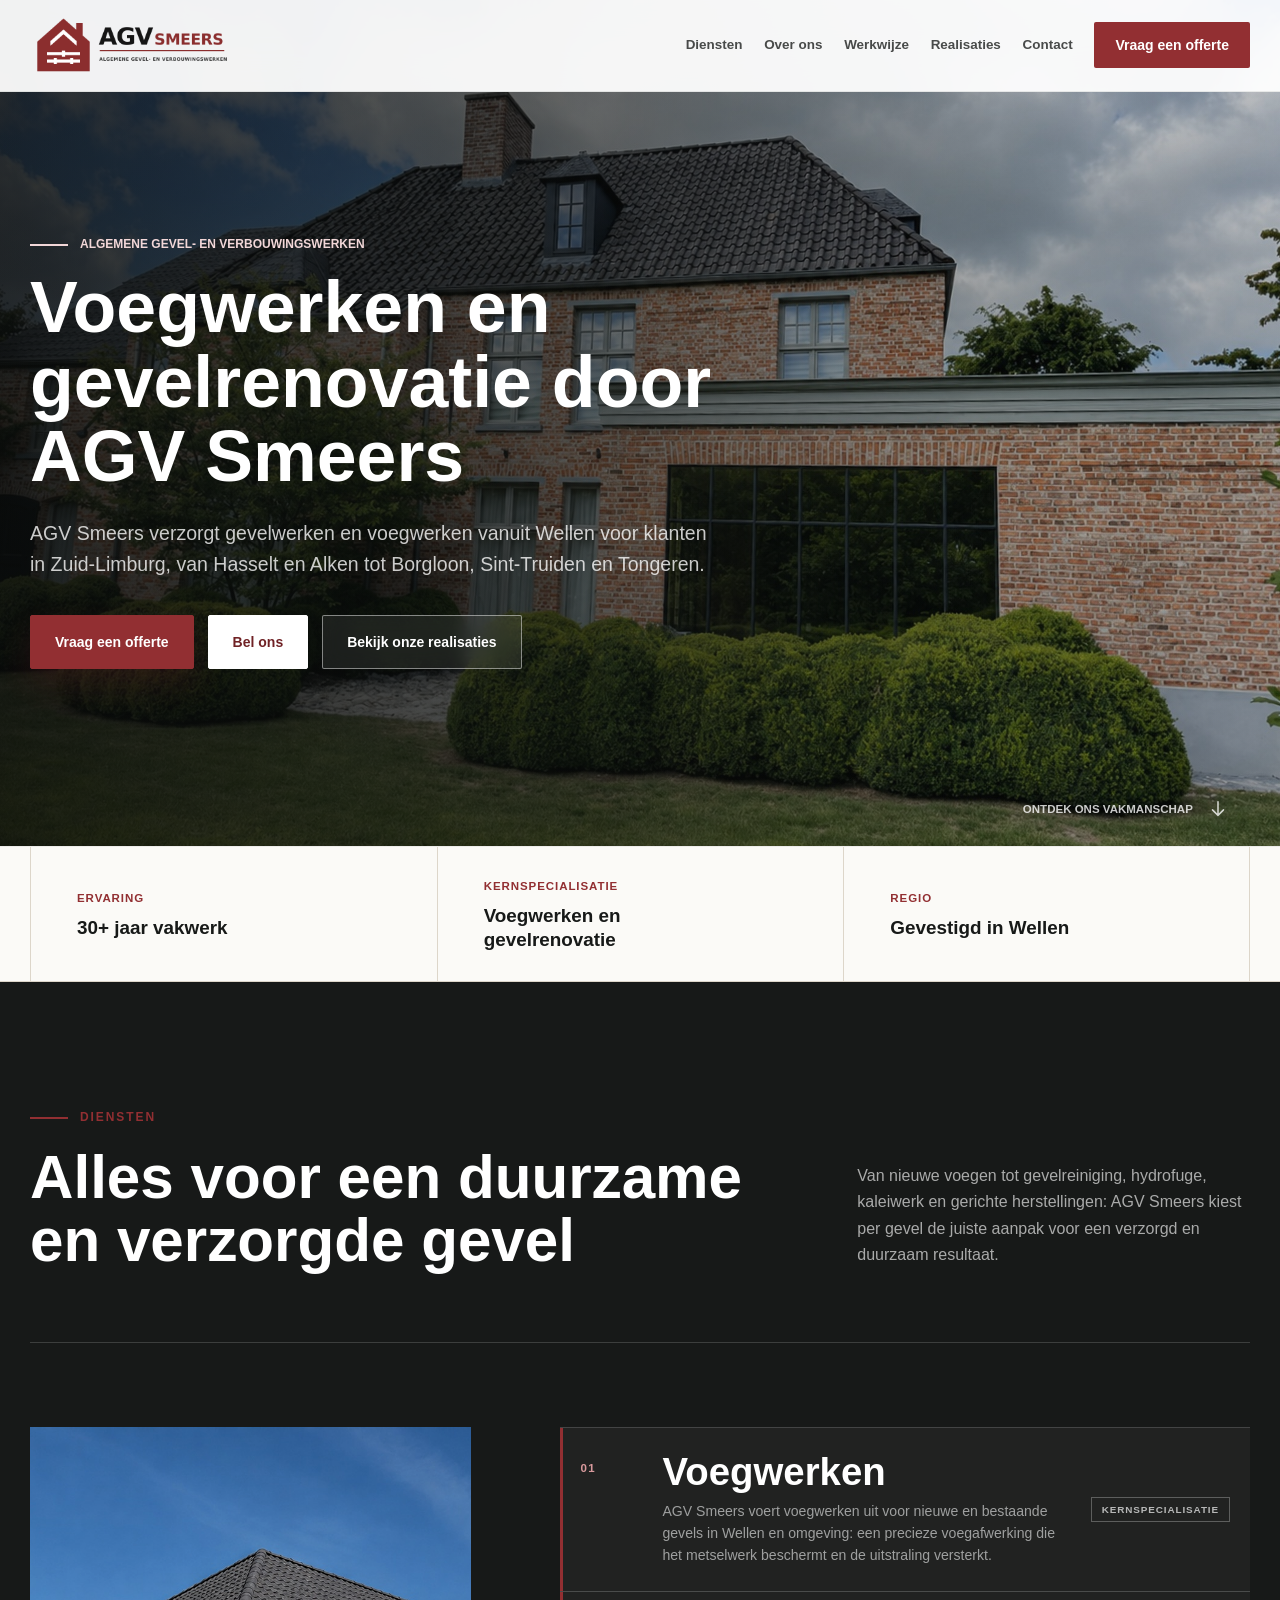
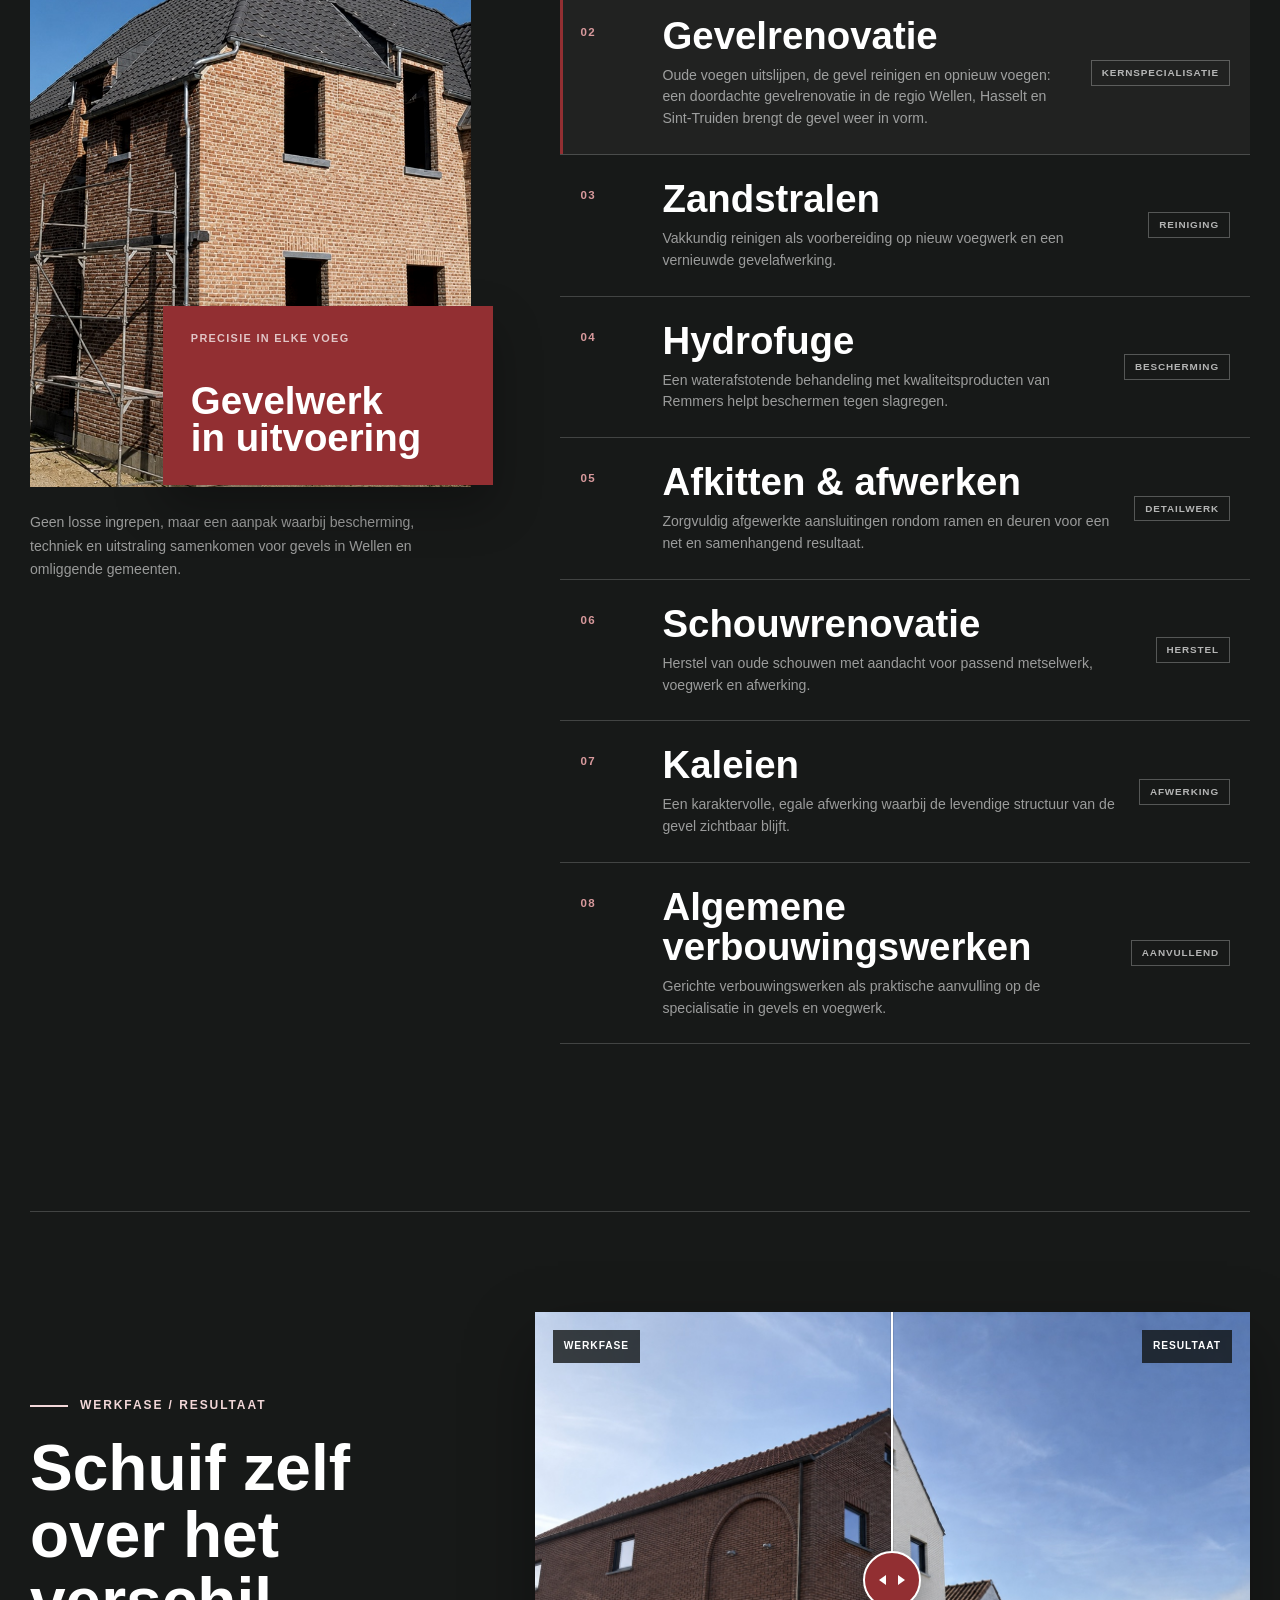
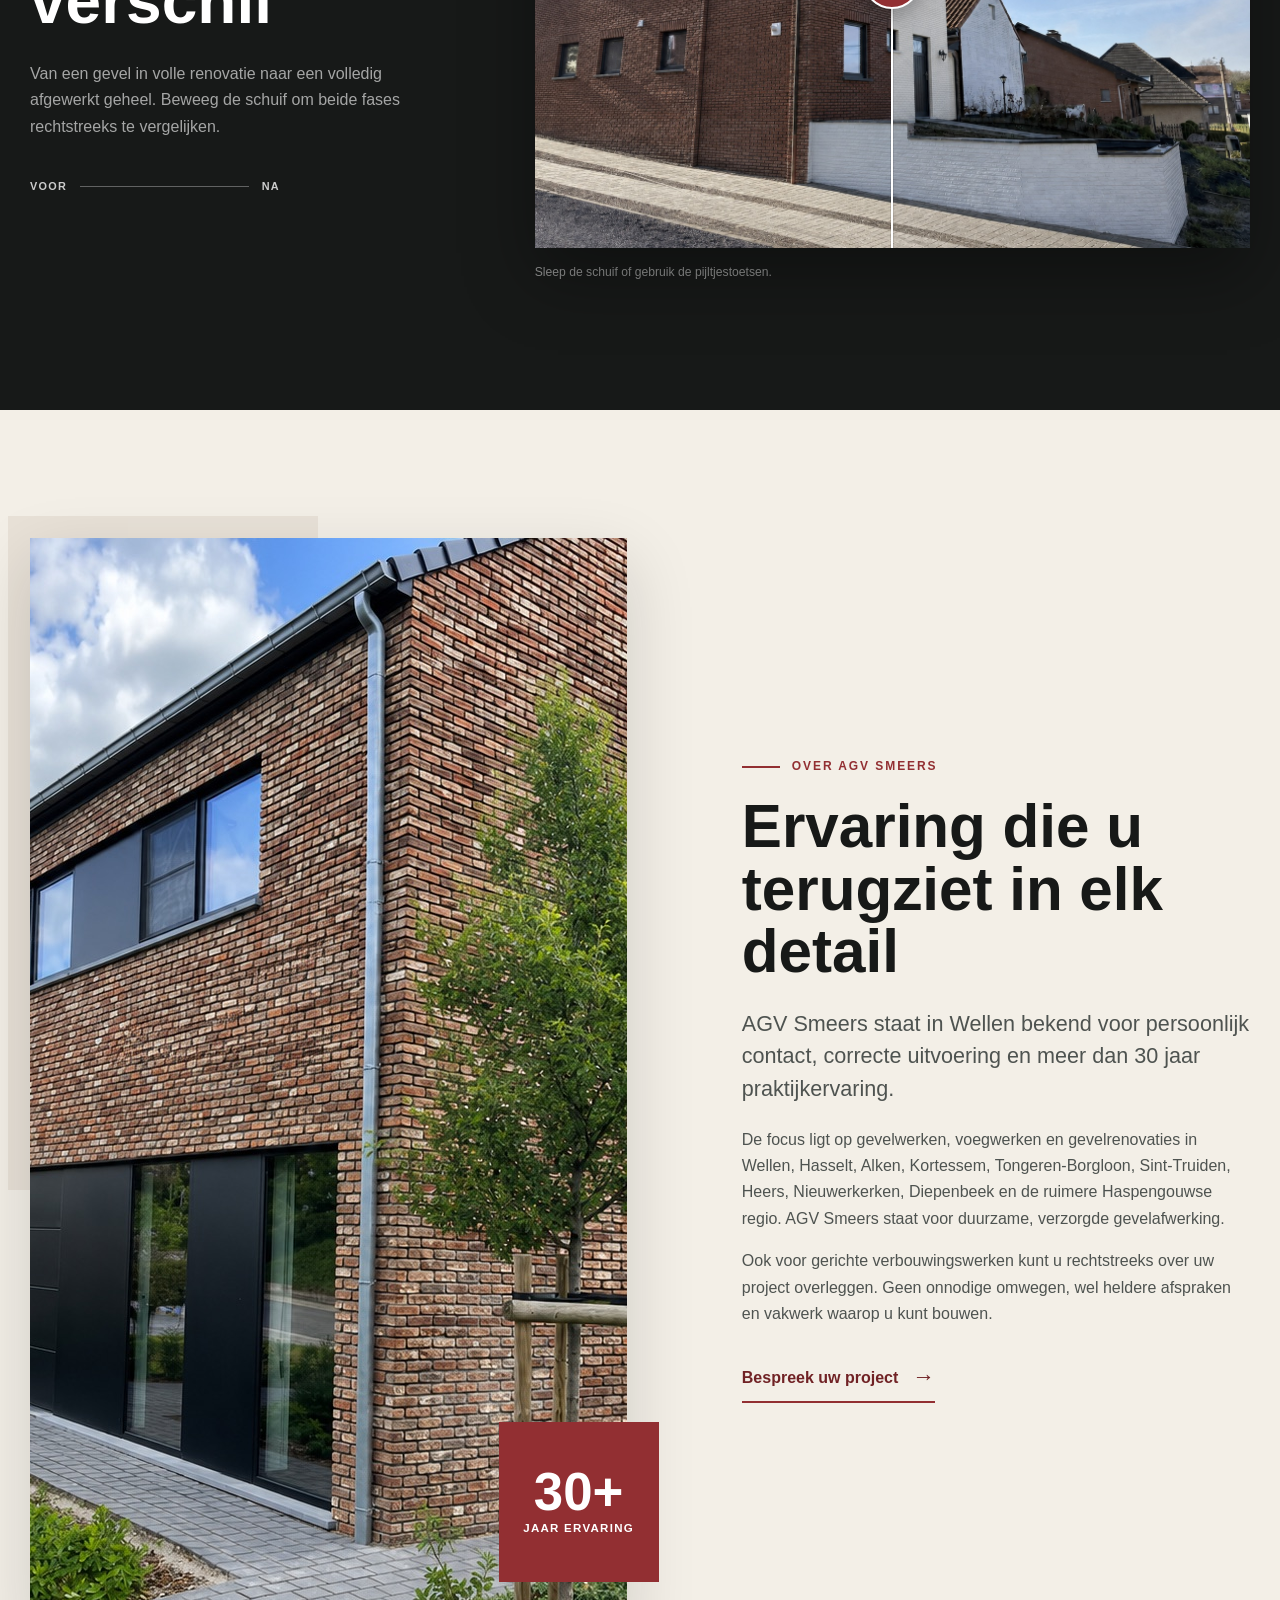
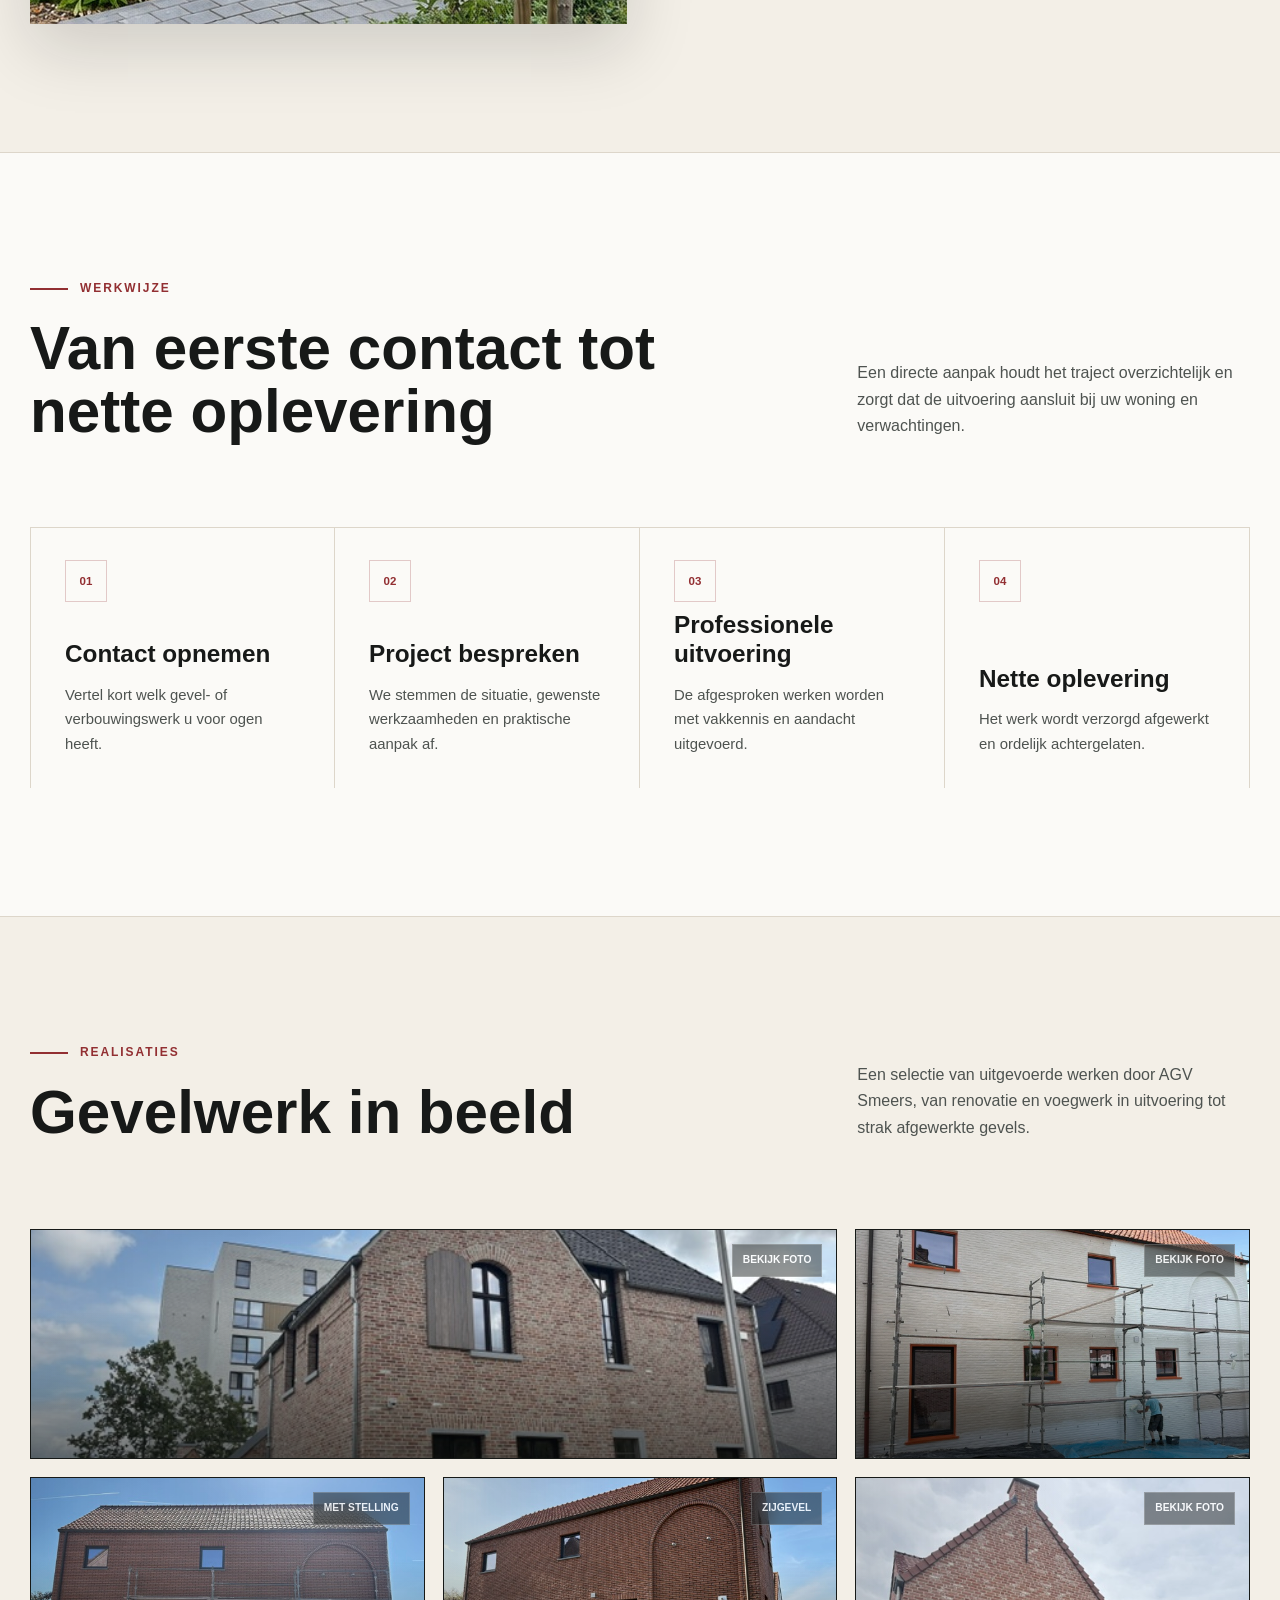
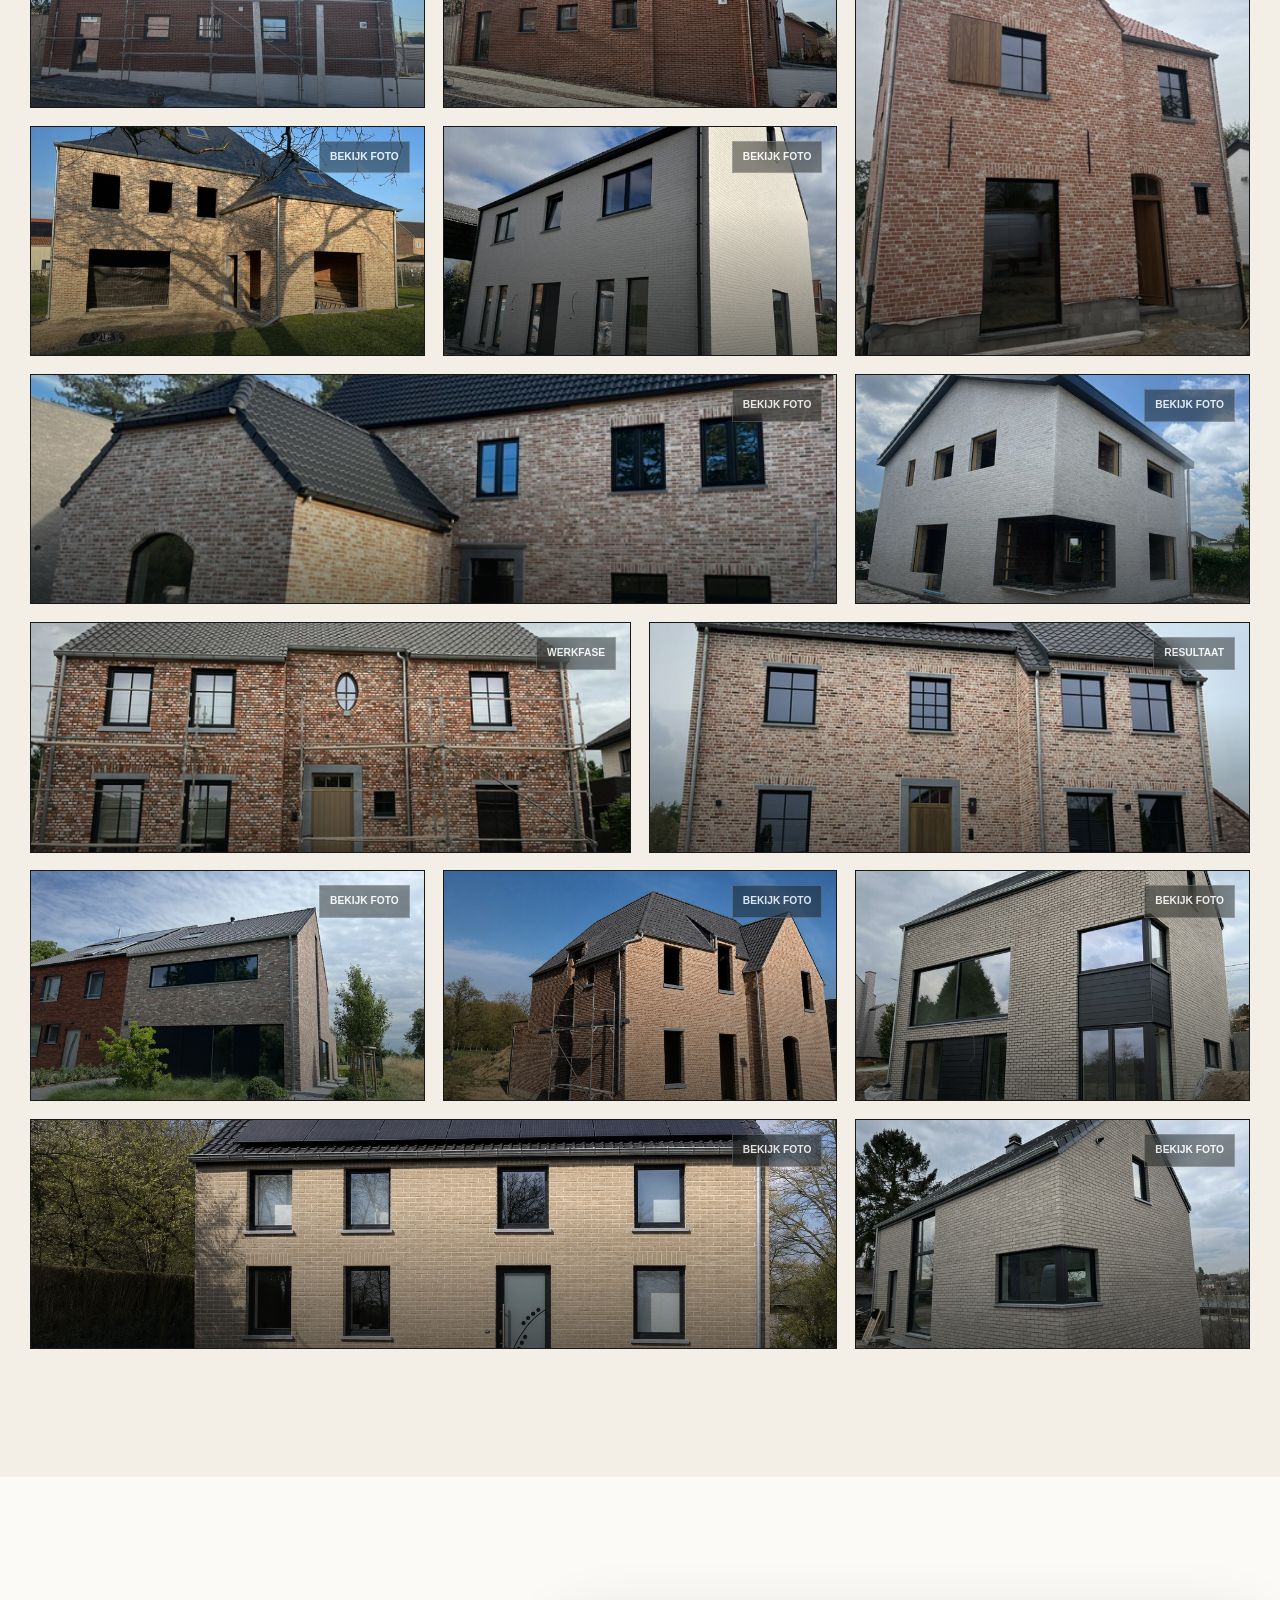
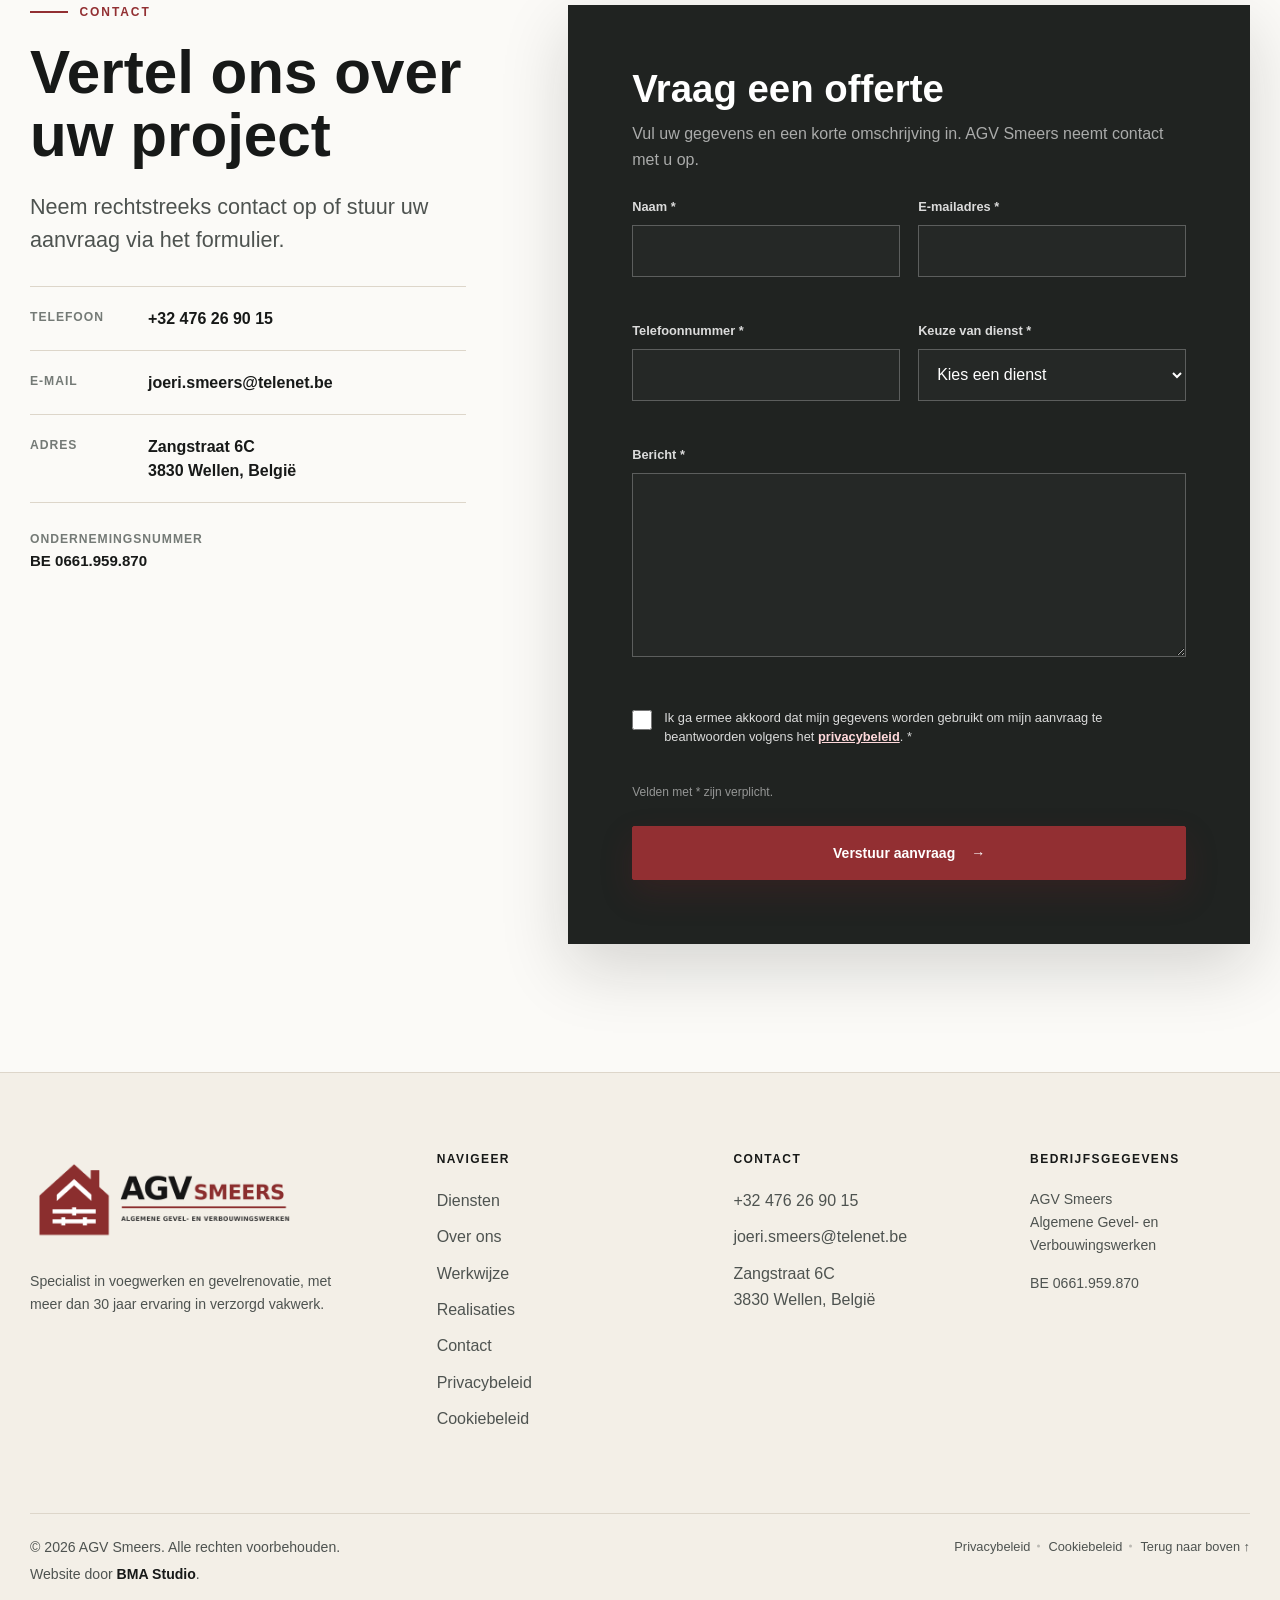
==== commit ef4c9b2c: "seo" ====
--- a/index.html
+++ b/index.html
@@ -3,23 +3,29 @@
 <head>
   <meta charset="utf-8">
   <meta name="viewport" content="width=device-width, initial-scale=1">
-  <title>AGV Smeers | Voegwerken Wellen en regio Hasselt</title>
-  <meta name="description" content="AGV Smeers in Wellen verzorgt voegwerken en gevelrenovatie in regio Hasselt, Alken, Borgloon, Sint-Truiden, Tongeren, Diepenbeek en Zuid-Limburg.">
-  <meta name="keywords" content="Smeers voegwerken, AGV Smeers, voegwerken Wellen, voegwerken Hasselt, voegwerken Alken, voegwerken Borgloon, voegwerken Sint-Truiden, voegwerken Tongeren, voegwerken Diepenbeek, gevelrenovatie Wellen, gevelwerken Zuid-Limburg, gevelwerken Haspengouw, zandstralen gevel, hydrofuge, kaleien">
+  <title>AGV Smeers | Gevelwerken en voegwerken Wellen</title>
+  <meta name="description" content="AGV Smeers in Wellen verzorgt gevelwerken, voegwerken en gevelrenovatie in regio Hasselt, Alken, Borgloon, Sint-Truiden, Tongeren, Diepenbeek en Zuid-Limburg.">
+  <meta name="keywords" content="AGV Smeers, gevelwerken Smeers, Smeers voegwerken, gevelwerken Wellen, gevelwerken Hasselt, voegwerken Wellen, voegwerken Hasselt, voegwerken Alken, voegwerken Borgloon, voegwerken Sint-Truiden, voegwerken Tongeren, voegwerken Diepenbeek, gevelrenovatie Wellen, gevelwerken Zuid-Limburg, gevelwerken Haspengouw, zandstralen gevel, hydrofuge, kaleien">
   <meta name="theme-color" content="#922f32">
   <meta name="robots" content="index, follow">
   <meta http-equiv="Content-Security-Policy" content="default-src 'self'; script-src 'self'; style-src 'self' 'unsafe-inline'; img-src 'self' data:; connect-src 'self' https://formsubmit.co; form-action 'self' https://formsubmit.co; object-src 'none'; base-uri 'self'; upgrade-insecure-requests">
   <meta property="og:type" content="website">
   <meta property="og:locale" content="nl_BE">
   <meta property="og:site_name" content="AGV Smeers">
-  <meta property="og:title" content="AGV Smeers | Voegwerken in Wellen en regio Hasselt">
-  <meta property="og:description" content="AGV Smeers is uw specialist voor voegwerken en gevelrenovatie in Wellen, Hasselt, Alken, Borgloon, Sint-Truiden, Tongeren, Diepenbeek en Zuid-Limburg.">
-  <meta property="og:image" content="assets/images/01-agv-smeers-gevelrenovatie-wellen.jpg">
+  <link rel="canonical" href="https://agvsmeers.be/">
+  <meta property="og:url" content="https://agvsmeers.be/">
+  <meta property="og:title" content="AGV Smeers | Gevelwerken en voegwerken in Wellen">
+  <meta property="og:description" content="AGV Smeers is uw specialist voor gevelwerken, voegwerken en gevelrenovatie in Wellen, Hasselt, Alken, Borgloon, Sint-Truiden, Tongeren, Diepenbeek en Zuid-Limburg.">
+  <meta property="og:image" content="https://agvsmeers.be/assets/images/01-agv-smeers-gevelrenovatie-wellen.jpg">
   <meta property="og:image:width" content="1448">
   <meta property="og:image:height" content="1086">
   <meta property="og:image:alt" content="Gerenoveerde klassieke bakstenen woning">
   <link rel="icon" type="image/png" sizes="32x32" href="assets/favicon/favicon-32.png">
   <link rel="apple-touch-icon" sizes="180x180" href="assets/favicon/apple-touch-icon.png">
+  <meta name="twitter:card" content="summary_large_image">
+  <meta name="twitter:title" content="AGV Smeers | Gevelwerken en voegwerken in Wellen">
+  <meta name="twitter:description" content="Gevelwerken, voegwerken en gevelrenovatie in Wellen en regio Hasselt.">
+  <meta name="twitter:image" content="https://agvsmeers.be/assets/images/01-agv-smeers-gevelrenovatie-wellen.jpg">
   <link rel="preload" as="image" href="assets/images/01-agv-smeers-gevelrenovatie-wellen.jpg" fetchpriority="high">
   <link rel="stylesheet" href="styles.css">
   <script src="script.js" defer></script>
@@ -28,19 +34,21 @@
     "@context": "https://schema.org",
     "@type": "LocalBusiness",
     "name": "AGV Smeers",
+    "url": "https://agvsmeers.be/",
+    "@id": "https://agvsmeers.be/#agv-smeers",
     "alternateName": [
       "AGV Smeers Voegwerken",
       "Algemene Gevel- en Verbouwingswerken Smeers"
     ],
     "legalName": "Algemene Gevel- en Verbouwingswerken",
     "description": "AGV Smeers in Wellen. Specialist in voegwerken, gevelrenovatie, zandstralen, hydrofuge, kaleien en gerichte verbouwingswerken in Zuid-Limburg met meer dan 30 jaar ervaring.",
-    "image": "assets/images/01-agv-smeers-gevelrenovatie-wellen.jpg",
-    "logo": "assets/logo/agv-smeers-logo-transparent.png",
+    "image": "https://agvsmeers.be/assets/images/01-agv-smeers-gevelrenovatie-wellen.jpg",
+    "logo": "https://agvsmeers.be/assets/logo/agv-smeers-logo-transparent.png",
     "telephone": "+32476269015",
     "email": "joeri.smeers@telenet.be",
     "vatID": "BE 0661.959.870",
     "priceRange": "$$",
-    "keywords": "Smeers voegwerken, AGV Smeers, voegwerken Wellen, voegwerken Hasselt, voegwerken Alken, voegwerken Borgloon, voegwerken Sint-Truiden, voegwerken Tongeren, voegwerken Diepenbeek, gevelrenovatie Wellen, gevelwerken Zuid-Limburg, gevelwerken Haspengouw, zandstralen, hydrofuge, kaleien",
+    "keywords": "AGV Smeers, gevelwerken Smeers, Smeers voegwerken, gevelwerken Wellen, gevelwerken Hasselt, voegwerken Wellen, voegwerken Hasselt, voegwerken Alken, voegwerken Borgloon, voegwerken Sint-Truiden, voegwerken Tongeren, voegwerken Diepenbeek, gevelrenovatie Wellen, gevelwerken Zuid-Limburg, gevelwerken Haspengouw, zandstralen, hydrofuge, kaleien",
     "address": {
       "@type": "PostalAddress",
       "streetAddress": "Zangstraat 6C",
@@ -172,7 +180,7 @@
         <div class="hero-content" data-reveal>
           <p class="eyebrow eyebrow--light">Algemene Gevel- en Verbouwingswerken</p>
           <h1 id="hero-title">Voegwerken en gevelrenovatie door AGV Smeers</h1>
-          <p class="hero-intro">AGV Smeers verzorgt voegwerken en gevelwerken vanuit Wellen voor klanten in Zuid-Limburg, van Hasselt en Alken tot Borgloon, Sint-Truiden en Tongeren.</p>
+          <p class="hero-intro">AGV Smeers verzorgt gevelwerken en voegwerken vanuit Wellen voor klanten in Zuid-Limburg, van Hasselt en Alken tot Borgloon, Sint-Truiden en Tongeren.</p>
           <div class="hero-actions">
             <a class="button button--primary" href="#offerte">Vraag een offerte</a>
             <a class="button button--light" href="tel:+32476269015">Bel ons</a>
@@ -291,7 +299,7 @@
           <p class="eyebrow">Over AGV Smeers</p>
           <h2>Ervaring die u terugziet in elk detail</h2>
           <p class="lead">AGV Smeers staat in Wellen bekend voor persoonlijk contact, correcte uitvoering en meer dan 30 jaar praktijkervaring.</p>
-          <p>De focus ligt op voegwerken en gevelrenovaties in Wellen, Hasselt, Alken, Kortessem, Tongeren-Borgloon, Sint-Truiden, Heers, Nieuwerkerken, Diepenbeek en de ruimere Haspengouwse regio. AGV Smeers staat voor duurzame, verzorgde gevelafwerking.</p>
+          <p>De focus ligt op gevelwerken, voegwerken en gevelrenovaties in Wellen, Hasselt, Alken, Kortessem, Tongeren-Borgloon, Sint-Truiden, Heers, Nieuwerkerken, Diepenbeek en de ruimere Haspengouwse regio. AGV Smeers staat voor duurzame, verzorgde gevelafwerking.</p>
           <p>Ook voor gerichte verbouwingswerken kunt u rechtstreeks over uw project overleggen. Geen onnodige omwegen, wel heldere afspraken en vakwerk waarop u kunt bouwen.</p>
           <a class="text-link" href="#contact">Bespreek uw project <span aria-hidden="true">→</span></a>
         </div>
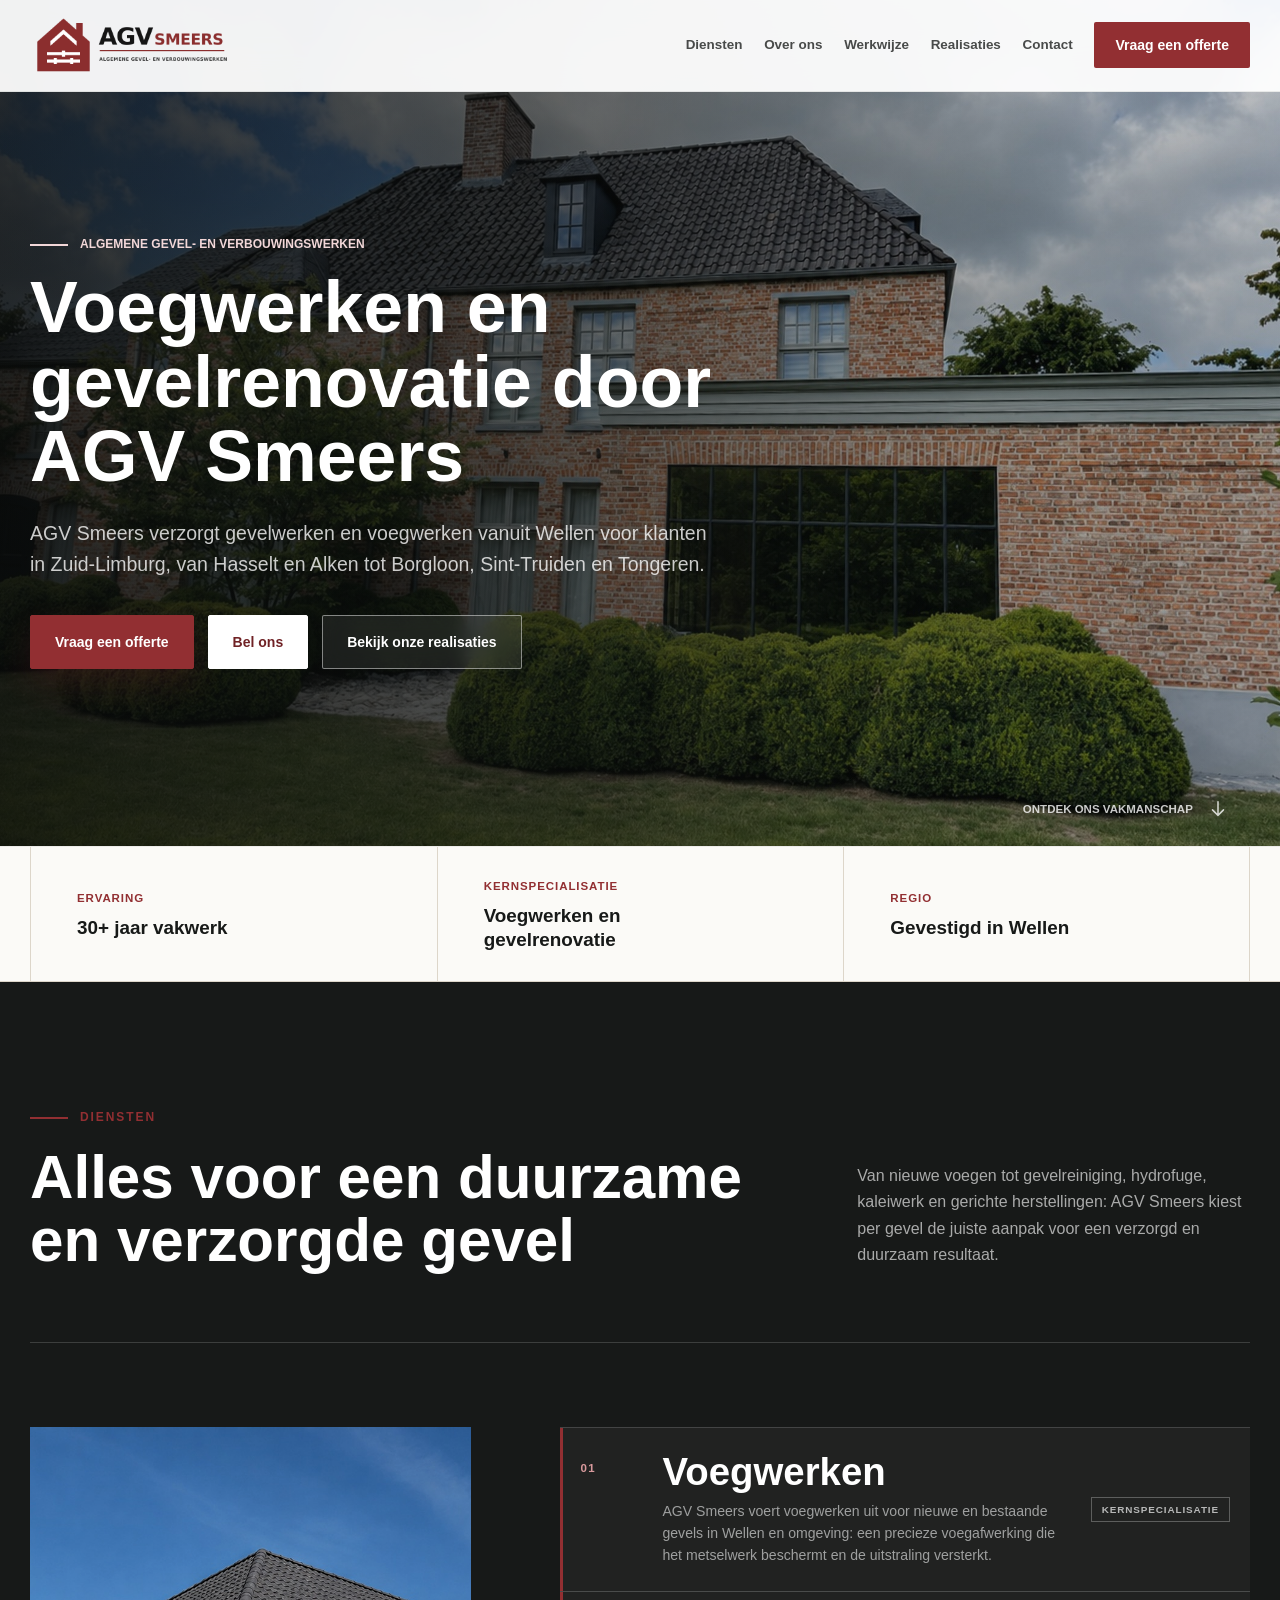
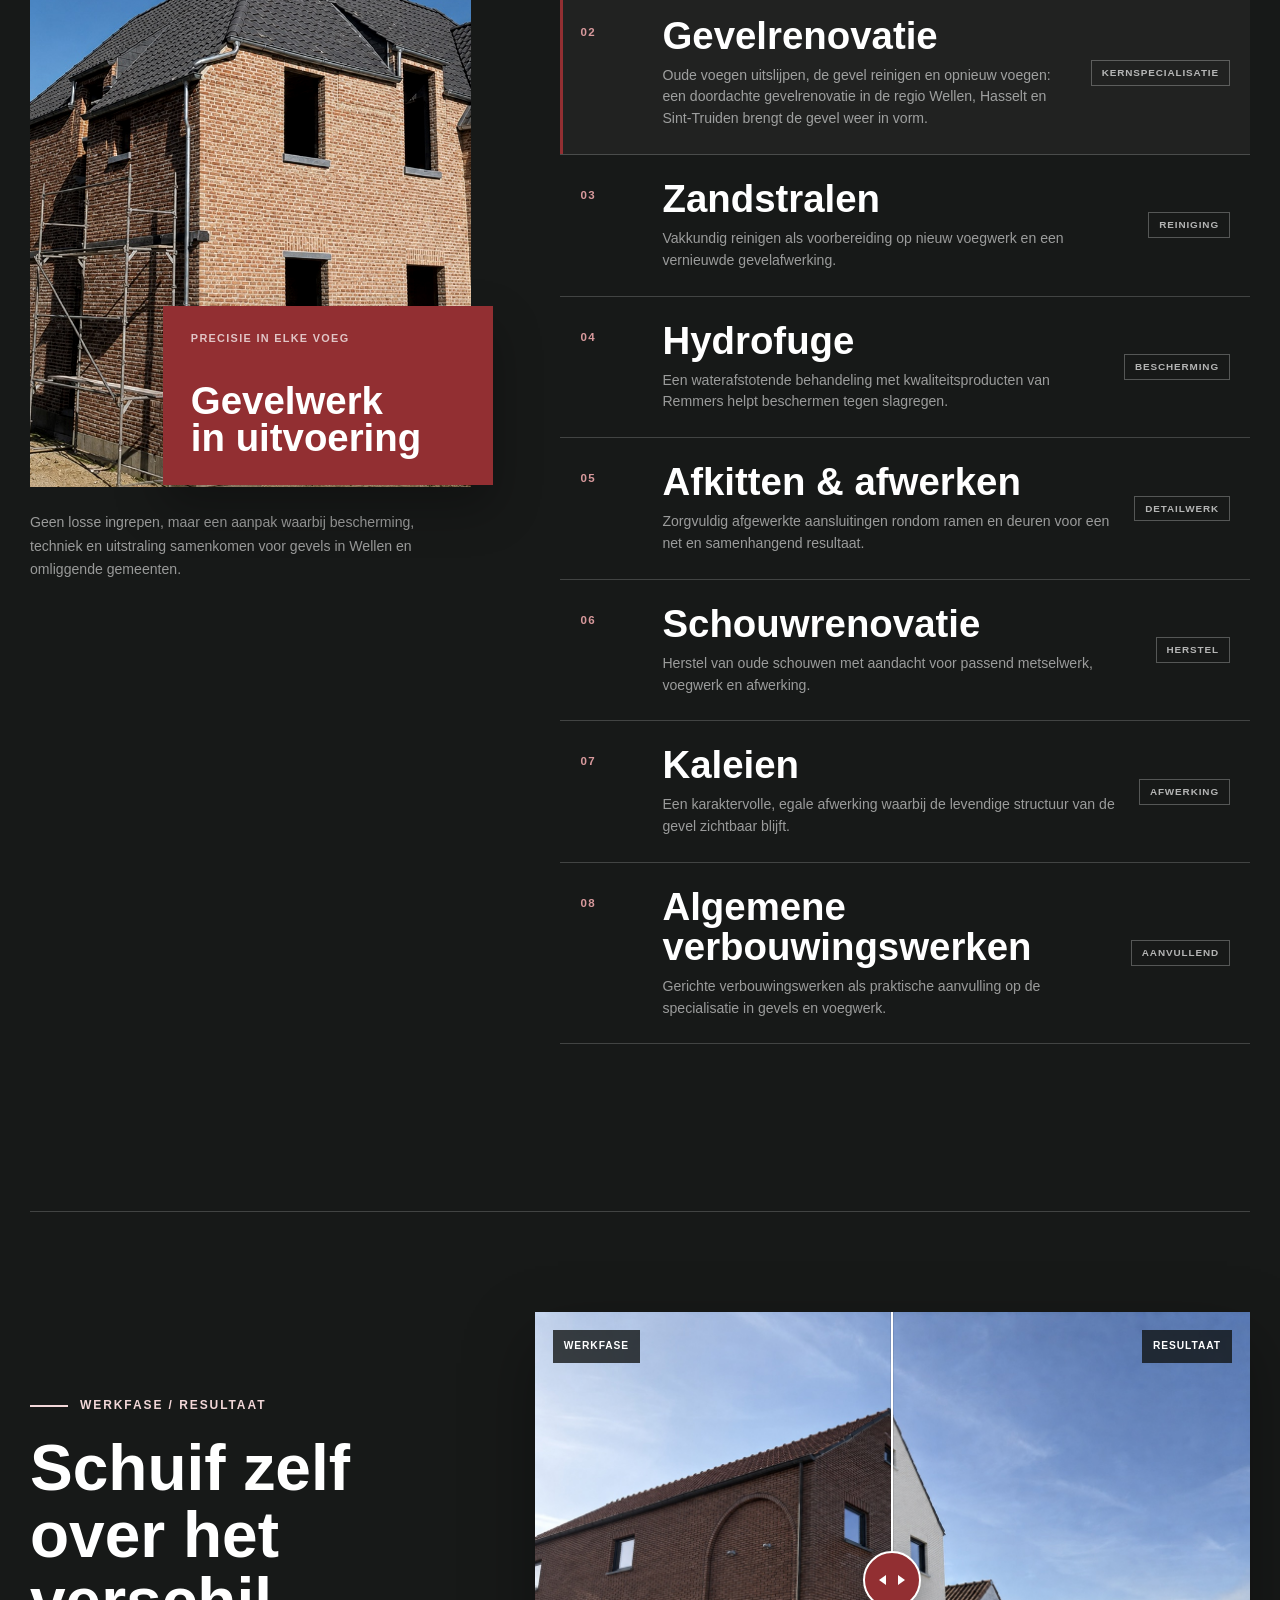
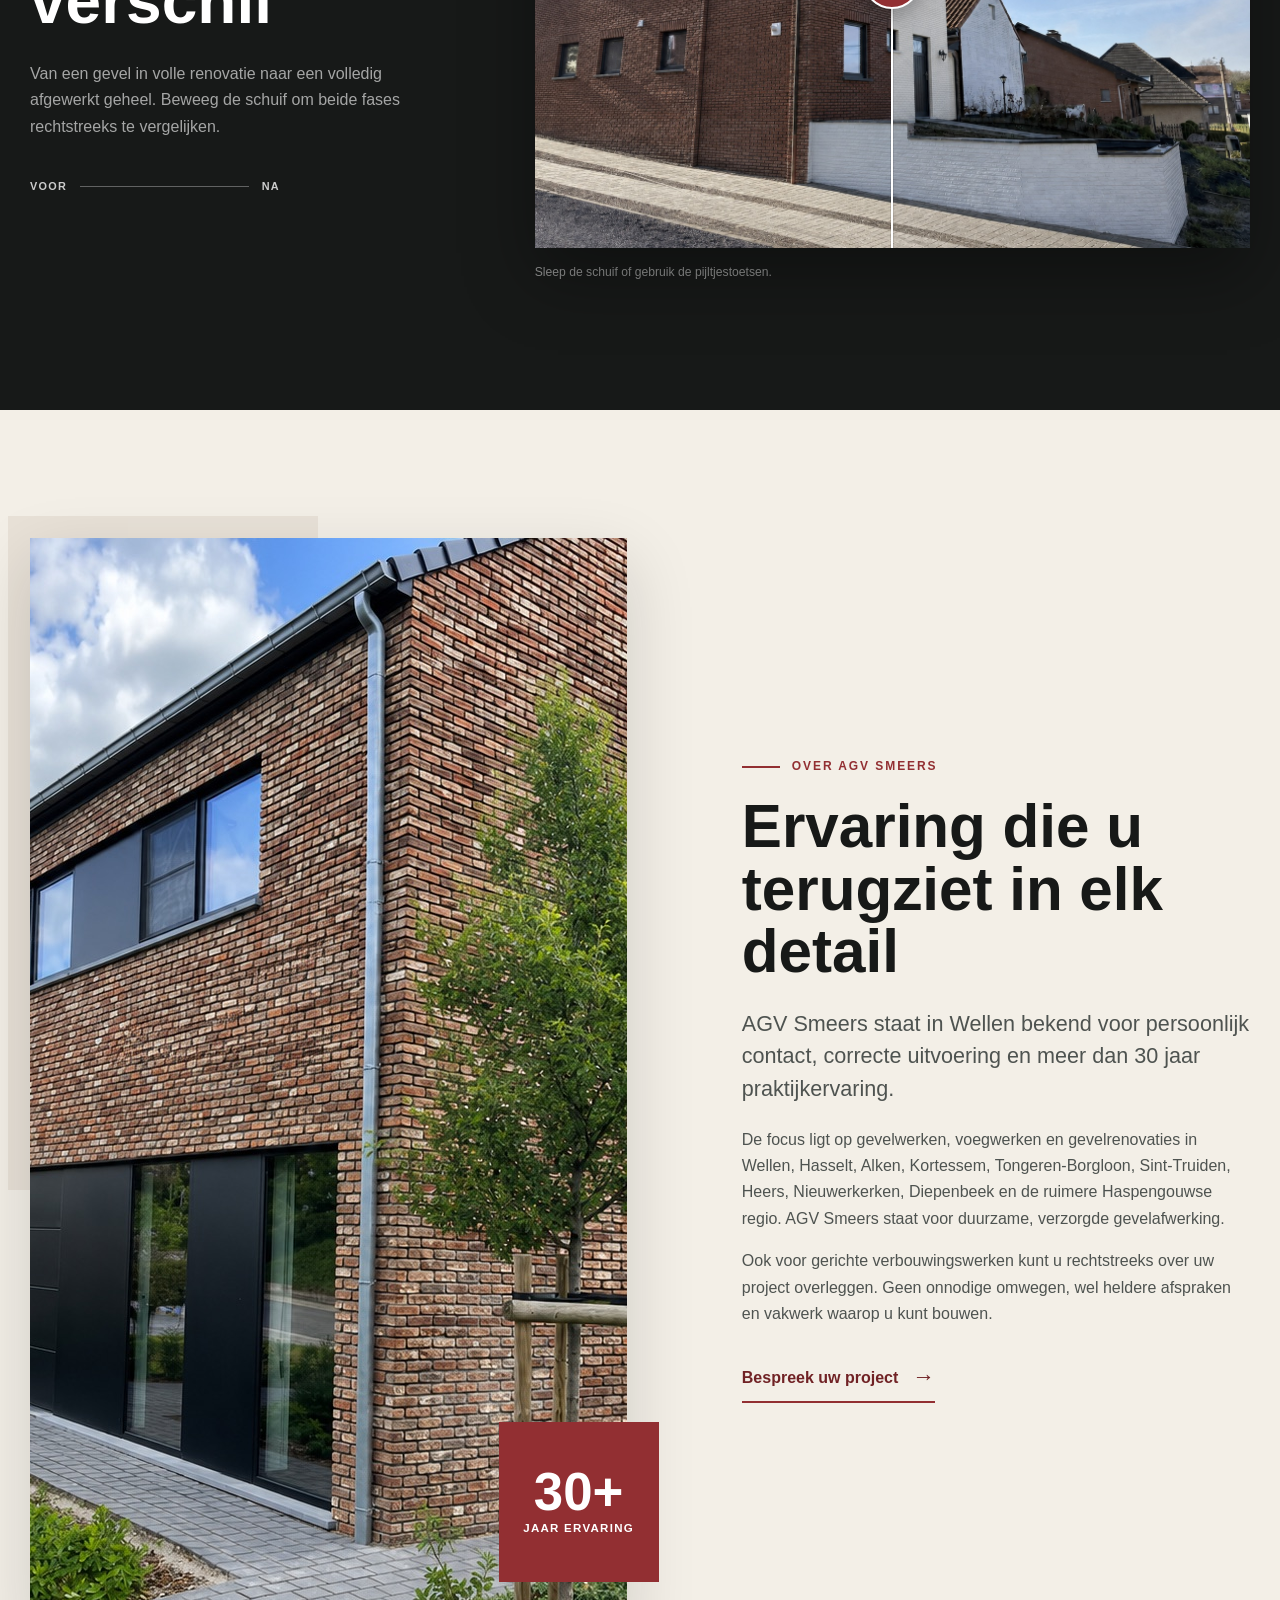
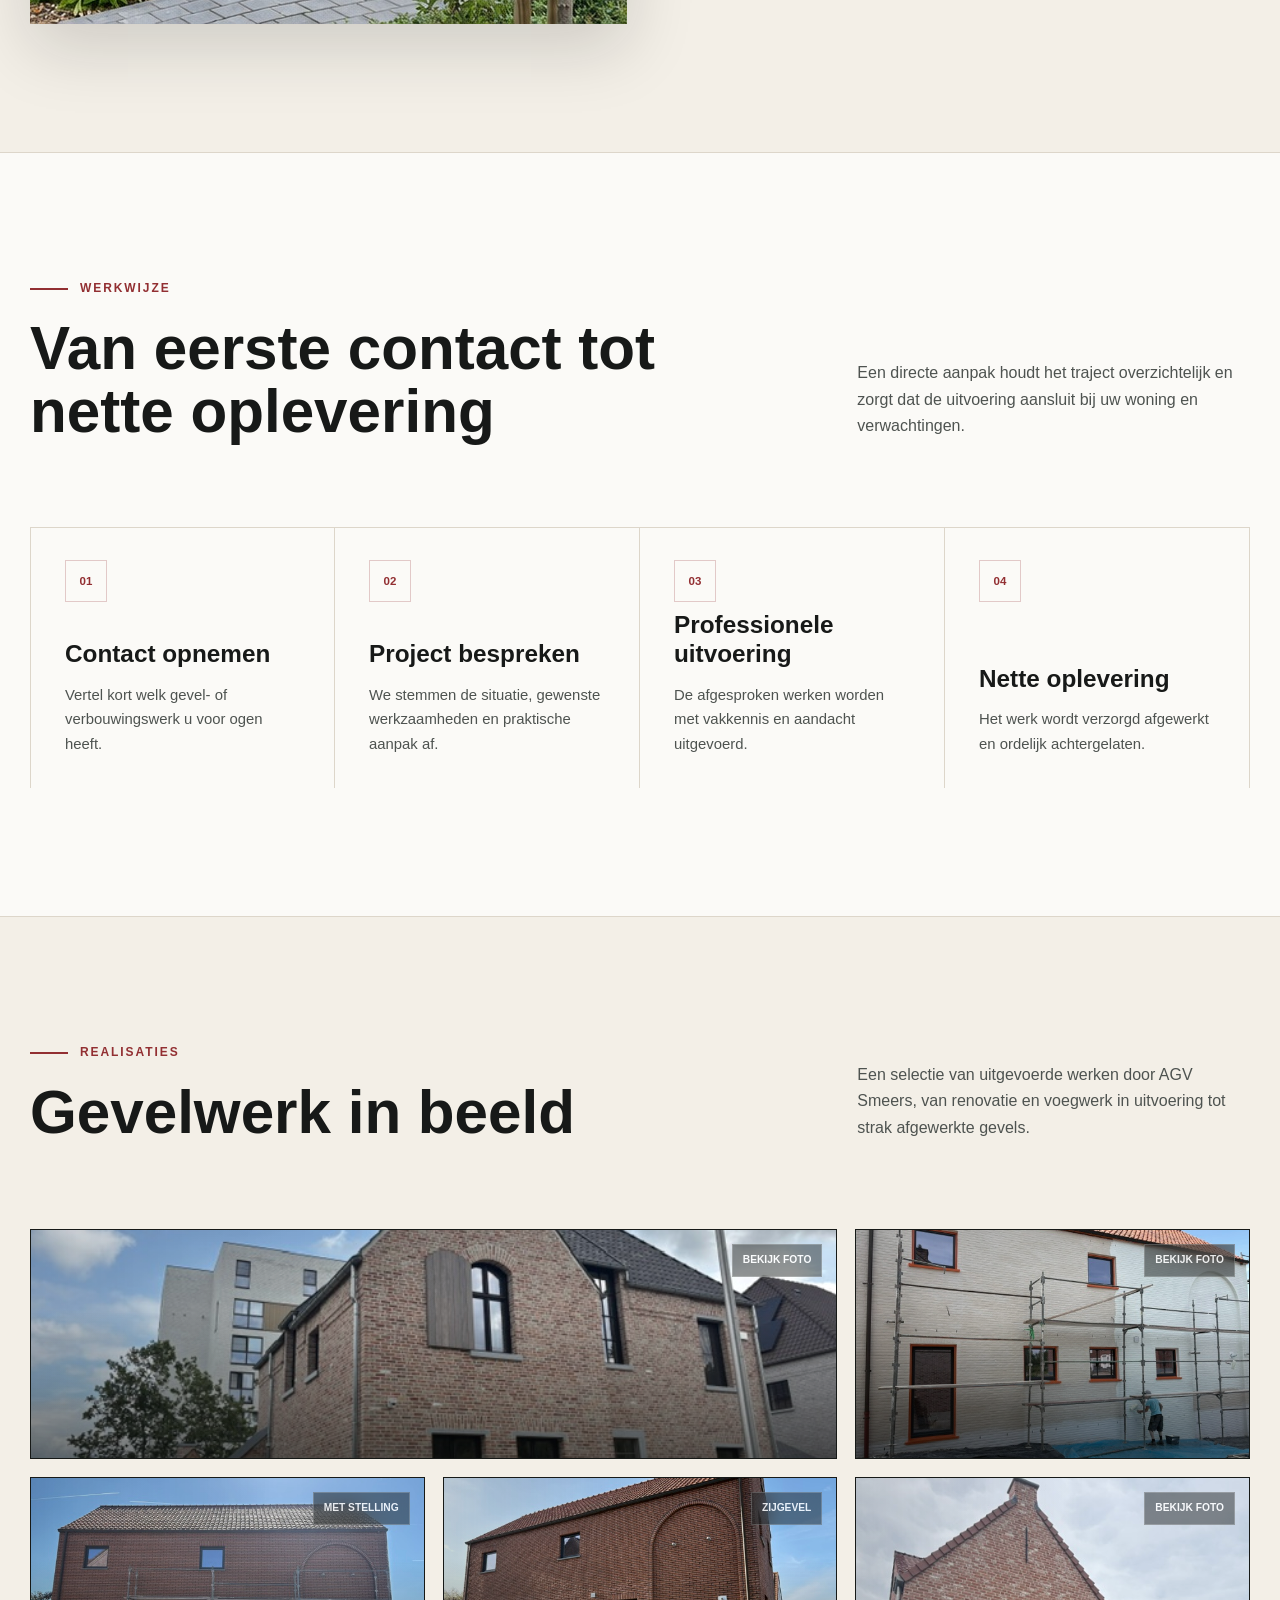
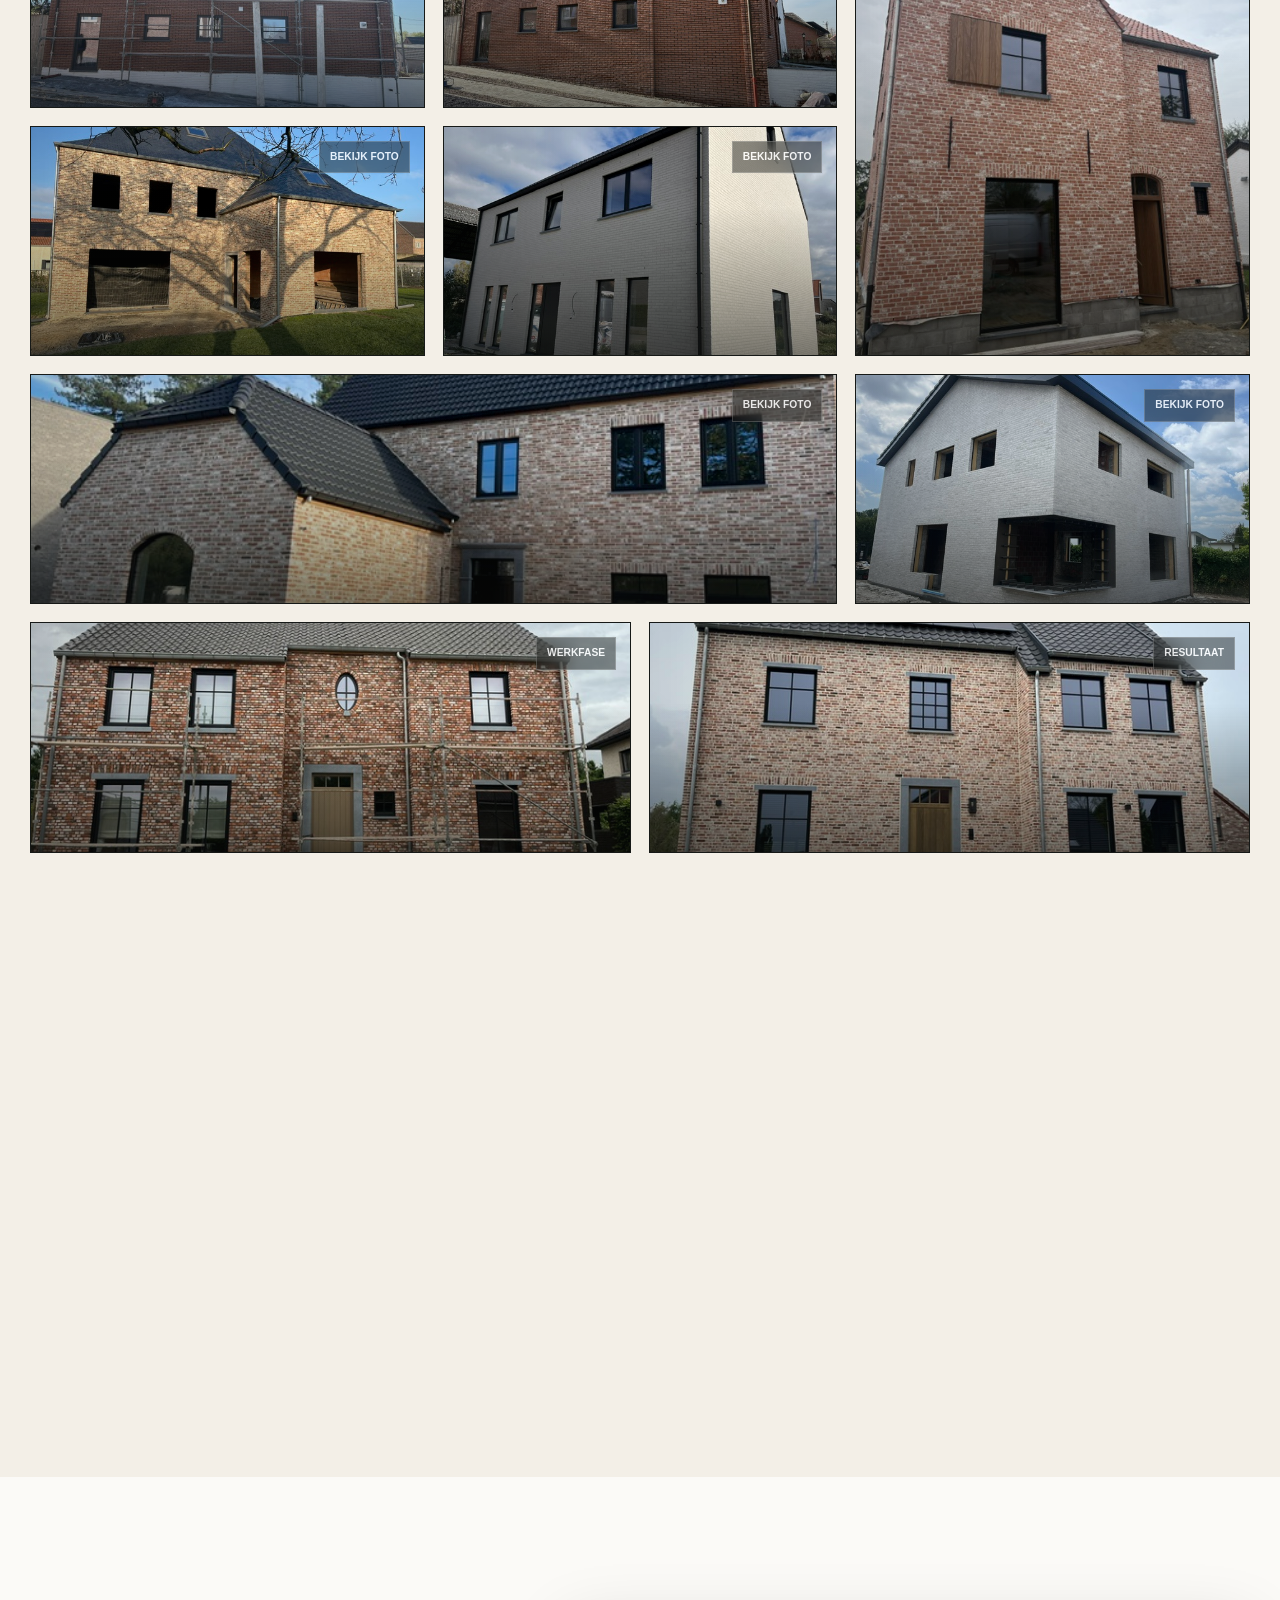
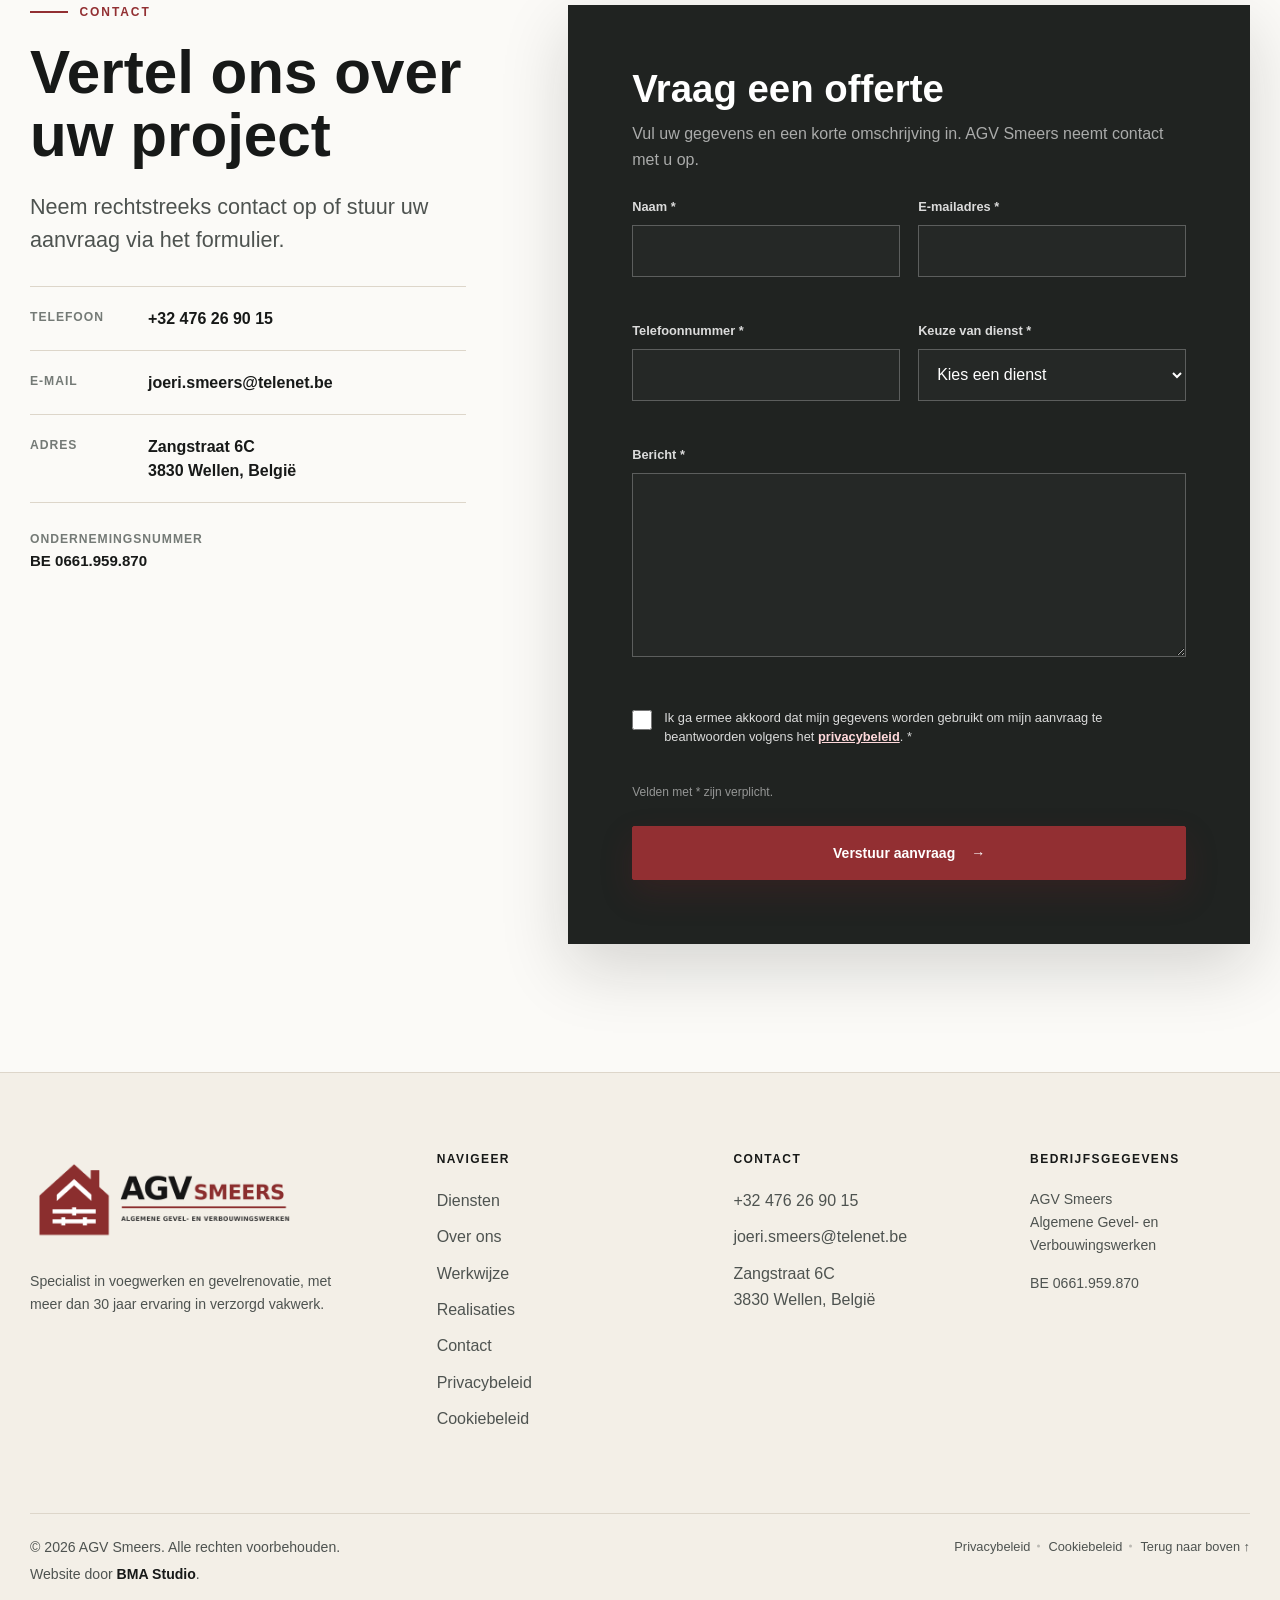
==== commit e10e1d20: "seo" ====
--- a/index.html
+++ b/index.html
@@ -3,7 +3,7 @@
 <head>
   <meta charset="utf-8">
   <meta name="viewport" content="width=device-width, initial-scale=1">
-  <title>AGV Smeers | Gevelwerken en voegwerken Wellen</title>
+  <title>AGV Smeers | Gevelwerken en voegwerken</title>
   <meta name="description" content="AGV Smeers in Wellen verzorgt gevelwerken, voegwerken en gevelrenovatie in regio Hasselt, Alken, Borgloon, Sint-Truiden, Tongeren, Diepenbeek en Zuid-Limburg.">
   <meta name="keywords" content="AGV Smeers, gevelwerken Smeers, Smeers voegwerken, gevelwerken Wellen, gevelwerken Hasselt, voegwerken Wellen, voegwerken Hasselt, voegwerken Alken, voegwerken Borgloon, voegwerken Sint-Truiden, voegwerken Tongeren, voegwerken Diepenbeek, gevelrenovatie Wellen, gevelwerken Zuid-Limburg, gevelwerken Haspengouw, zandstralen gevel, hydrofuge, kaleien">
   <meta name="theme-color" content="#922f32">
@@ -14,7 +14,7 @@
   <meta property="og:site_name" content="AGV Smeers">
   <link rel="canonical" href="https://agvsmeers.be/">
   <meta property="og:url" content="https://agvsmeers.be/">
-  <meta property="og:title" content="AGV Smeers | Gevelwerken en voegwerken in Wellen">
+  <meta property="og:title" content="AGV Smeers | Gevelwerken en voegwerken">
   <meta property="og:description" content="AGV Smeers is uw specialist voor gevelwerken, voegwerken en gevelrenovatie in Wellen, Hasselt, Alken, Borgloon, Sint-Truiden, Tongeren, Diepenbeek en Zuid-Limburg.">
   <meta property="og:image" content="https://agvsmeers.be/assets/images/01-agv-smeers-gevelrenovatie-wellen.jpg">
   <meta property="og:image:width" content="1448">
@@ -23,7 +23,7 @@
   <link rel="icon" type="image/png" sizes="32x32" href="assets/favicon/favicon-32.png">
   <link rel="apple-touch-icon" sizes="180x180" href="assets/favicon/apple-touch-icon.png">
   <meta name="twitter:card" content="summary_large_image">
-  <meta name="twitter:title" content="AGV Smeers | Gevelwerken en voegwerken in Wellen">
+  <meta name="twitter:title" content="AGV Smeers | Gevelwerken en voegwerken">
   <meta name="twitter:description" content="Gevelwerken, voegwerken en gevelrenovatie in Wellen en regio Hasselt.">
   <meta name="twitter:image" content="https://agvsmeers.be/assets/images/01-agv-smeers-gevelrenovatie-wellen.jpg">
   <link rel="preload" as="image" href="assets/images/01-agv-smeers-gevelrenovatie-wellen.jpg" fetchpriority="high">
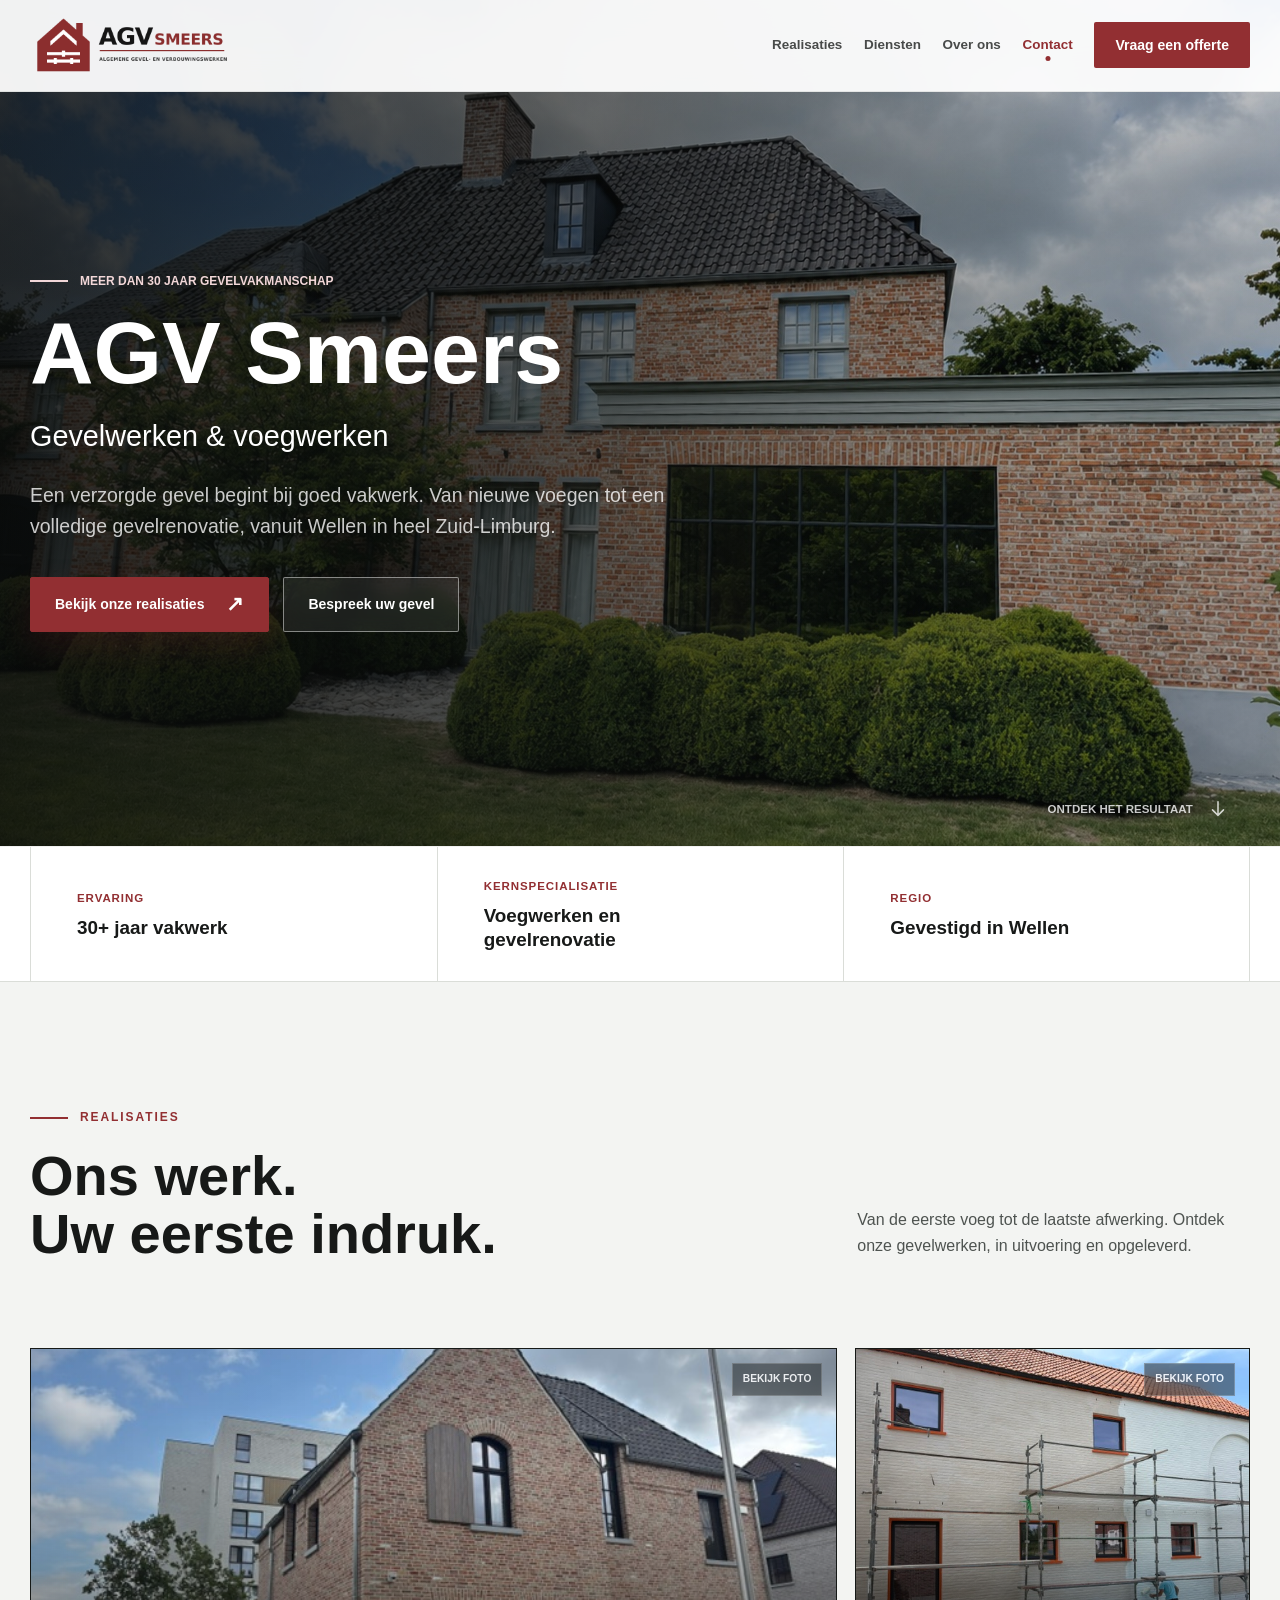
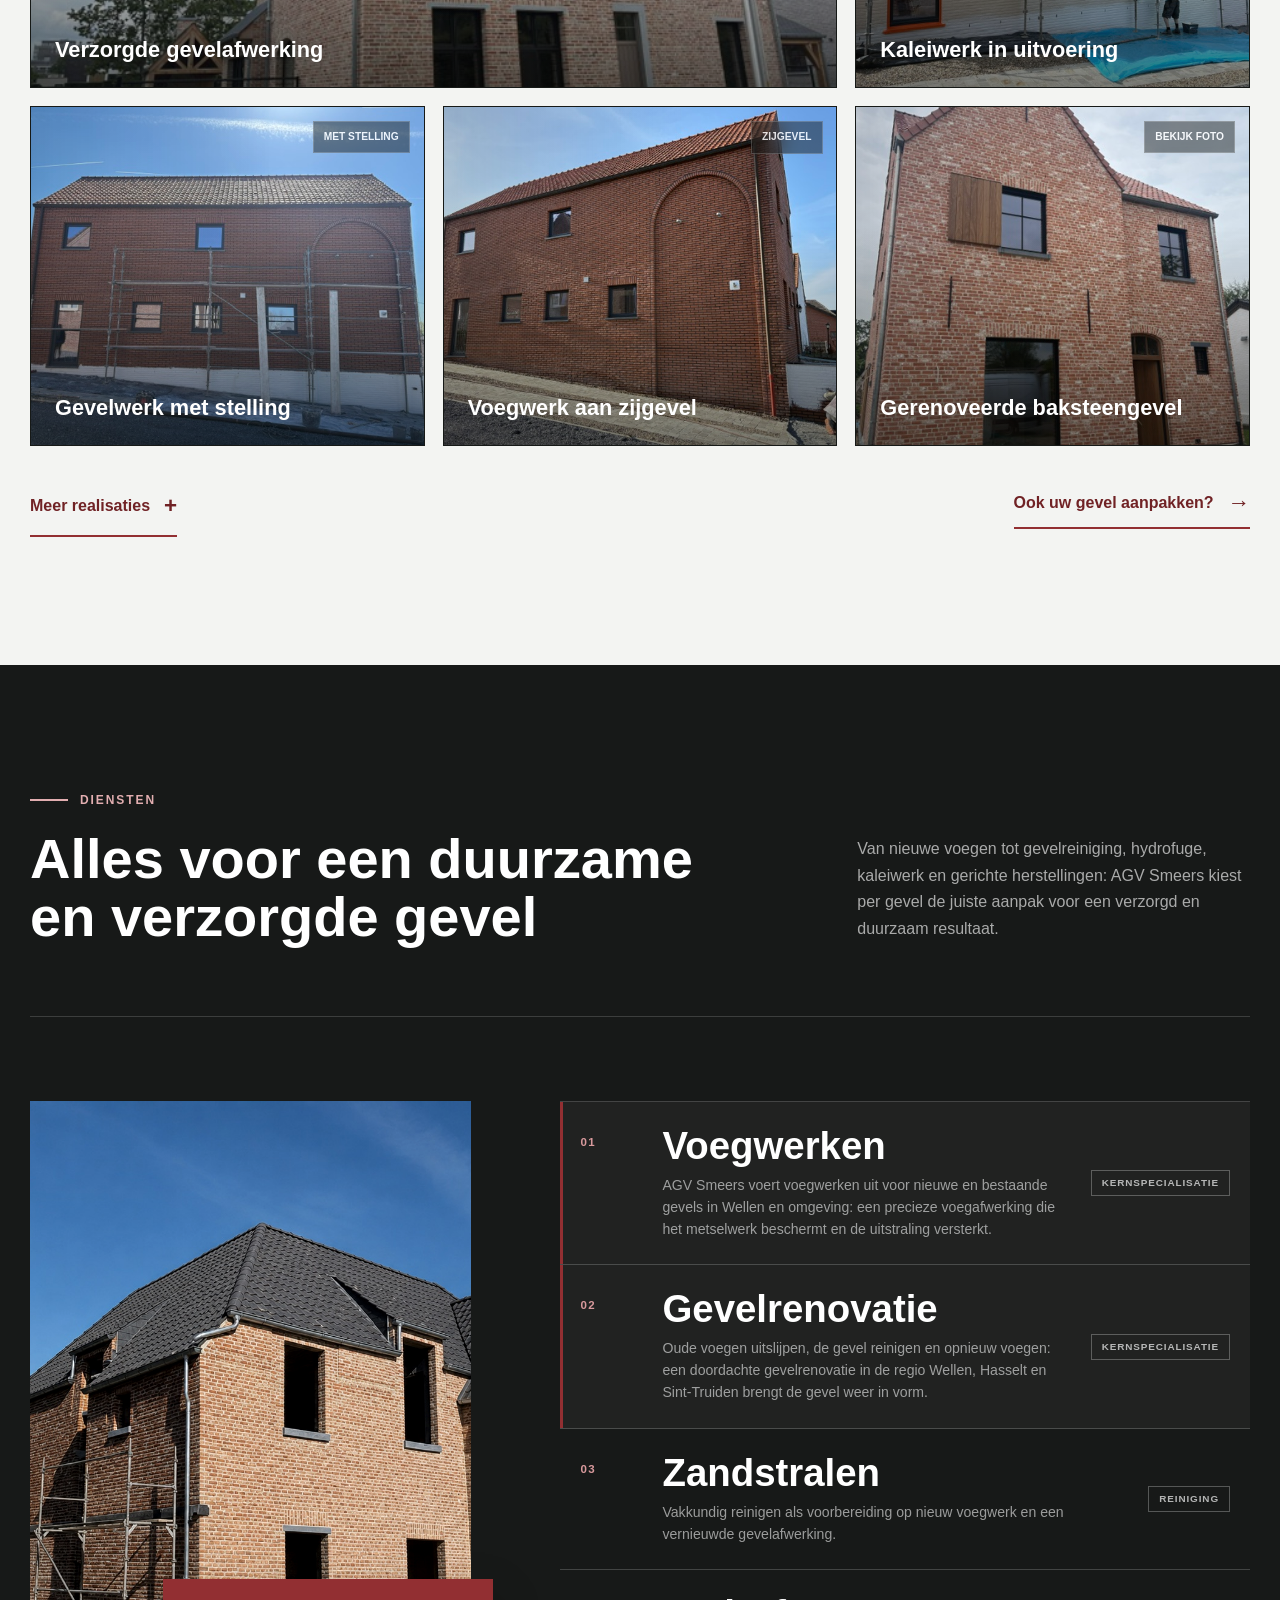
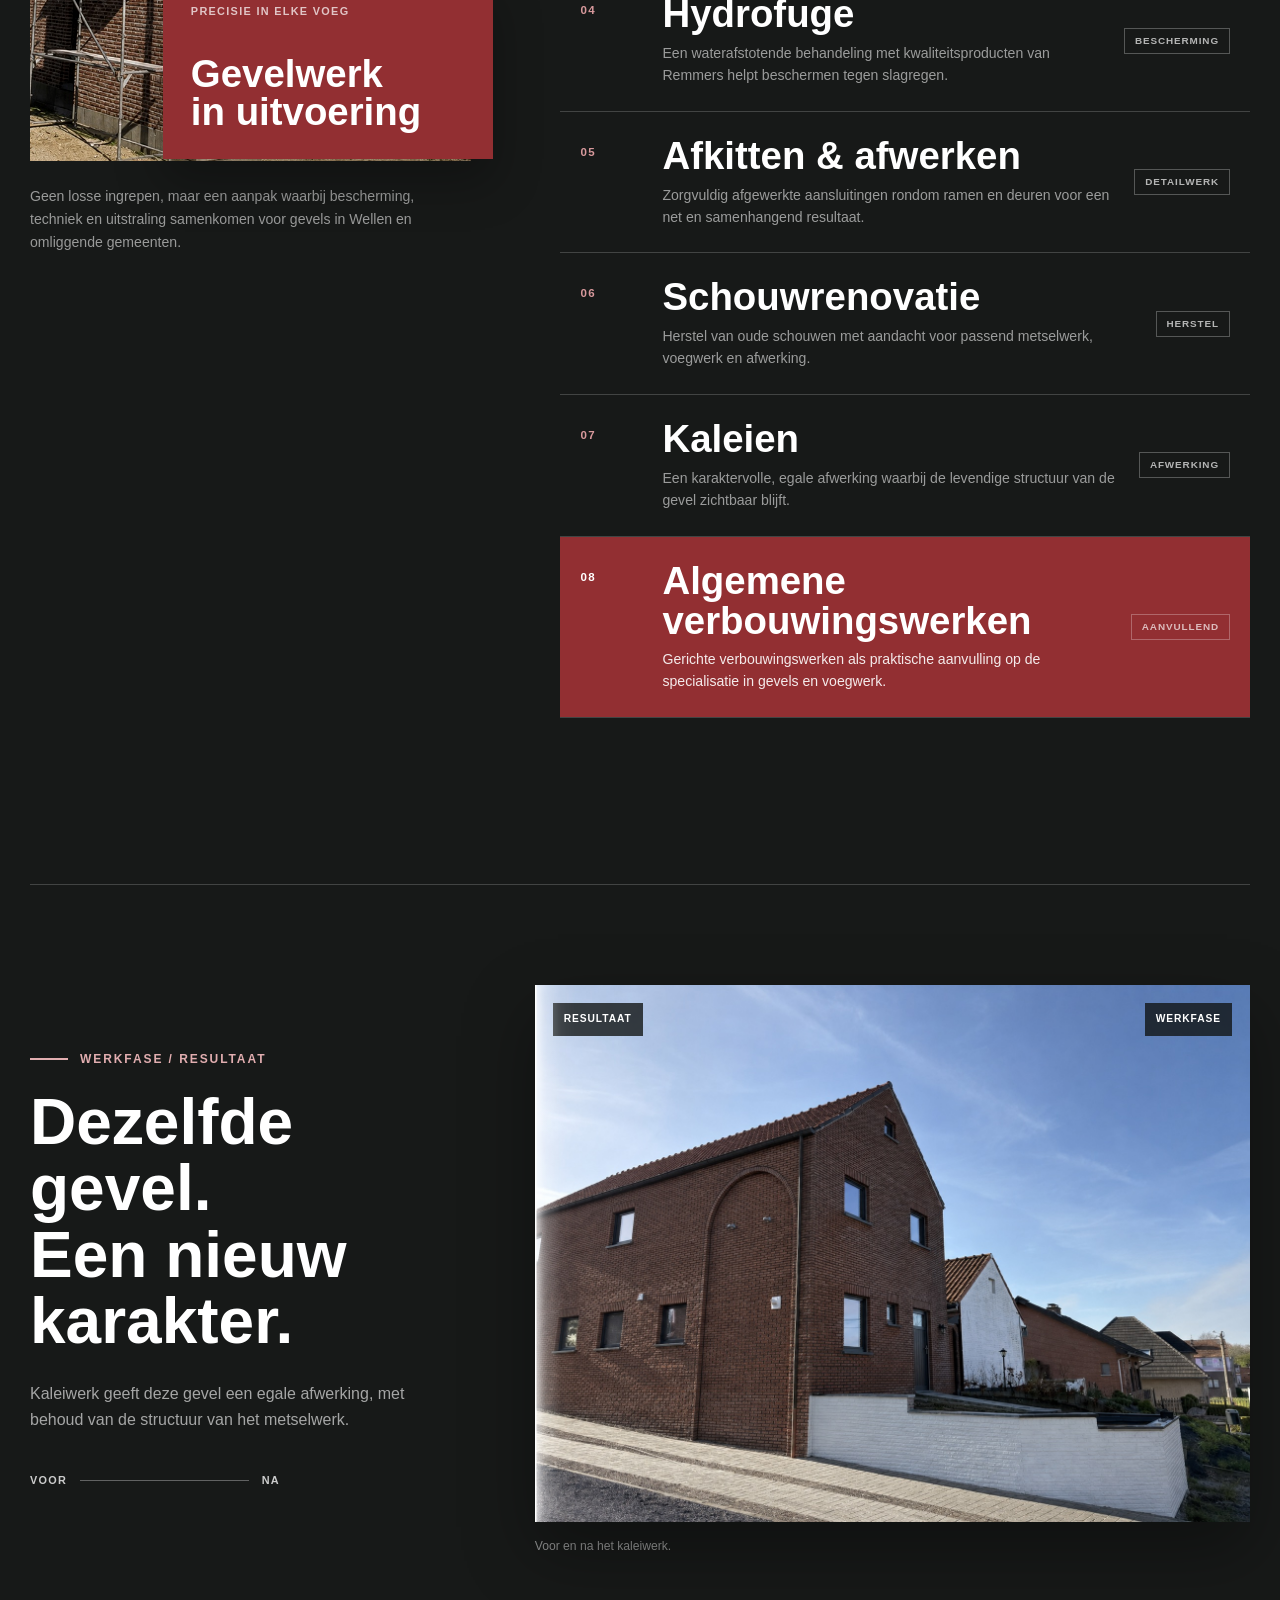
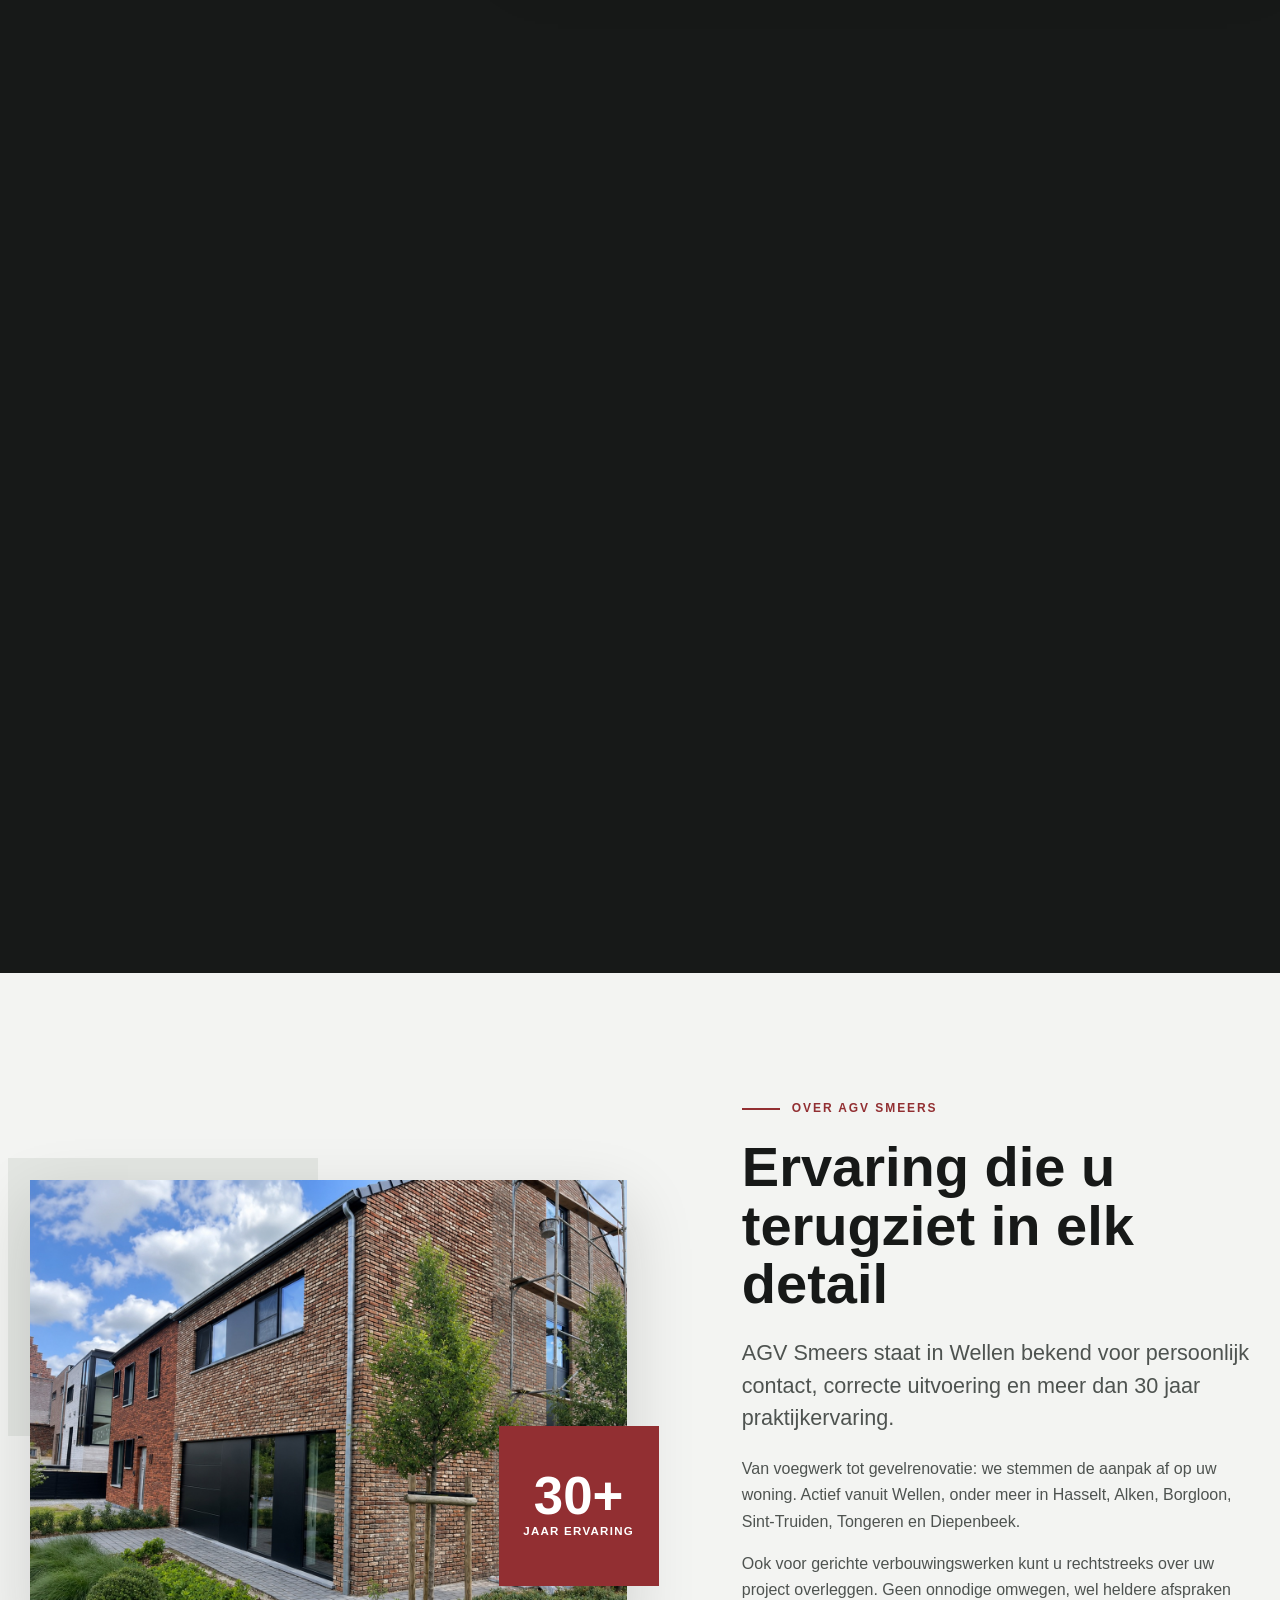
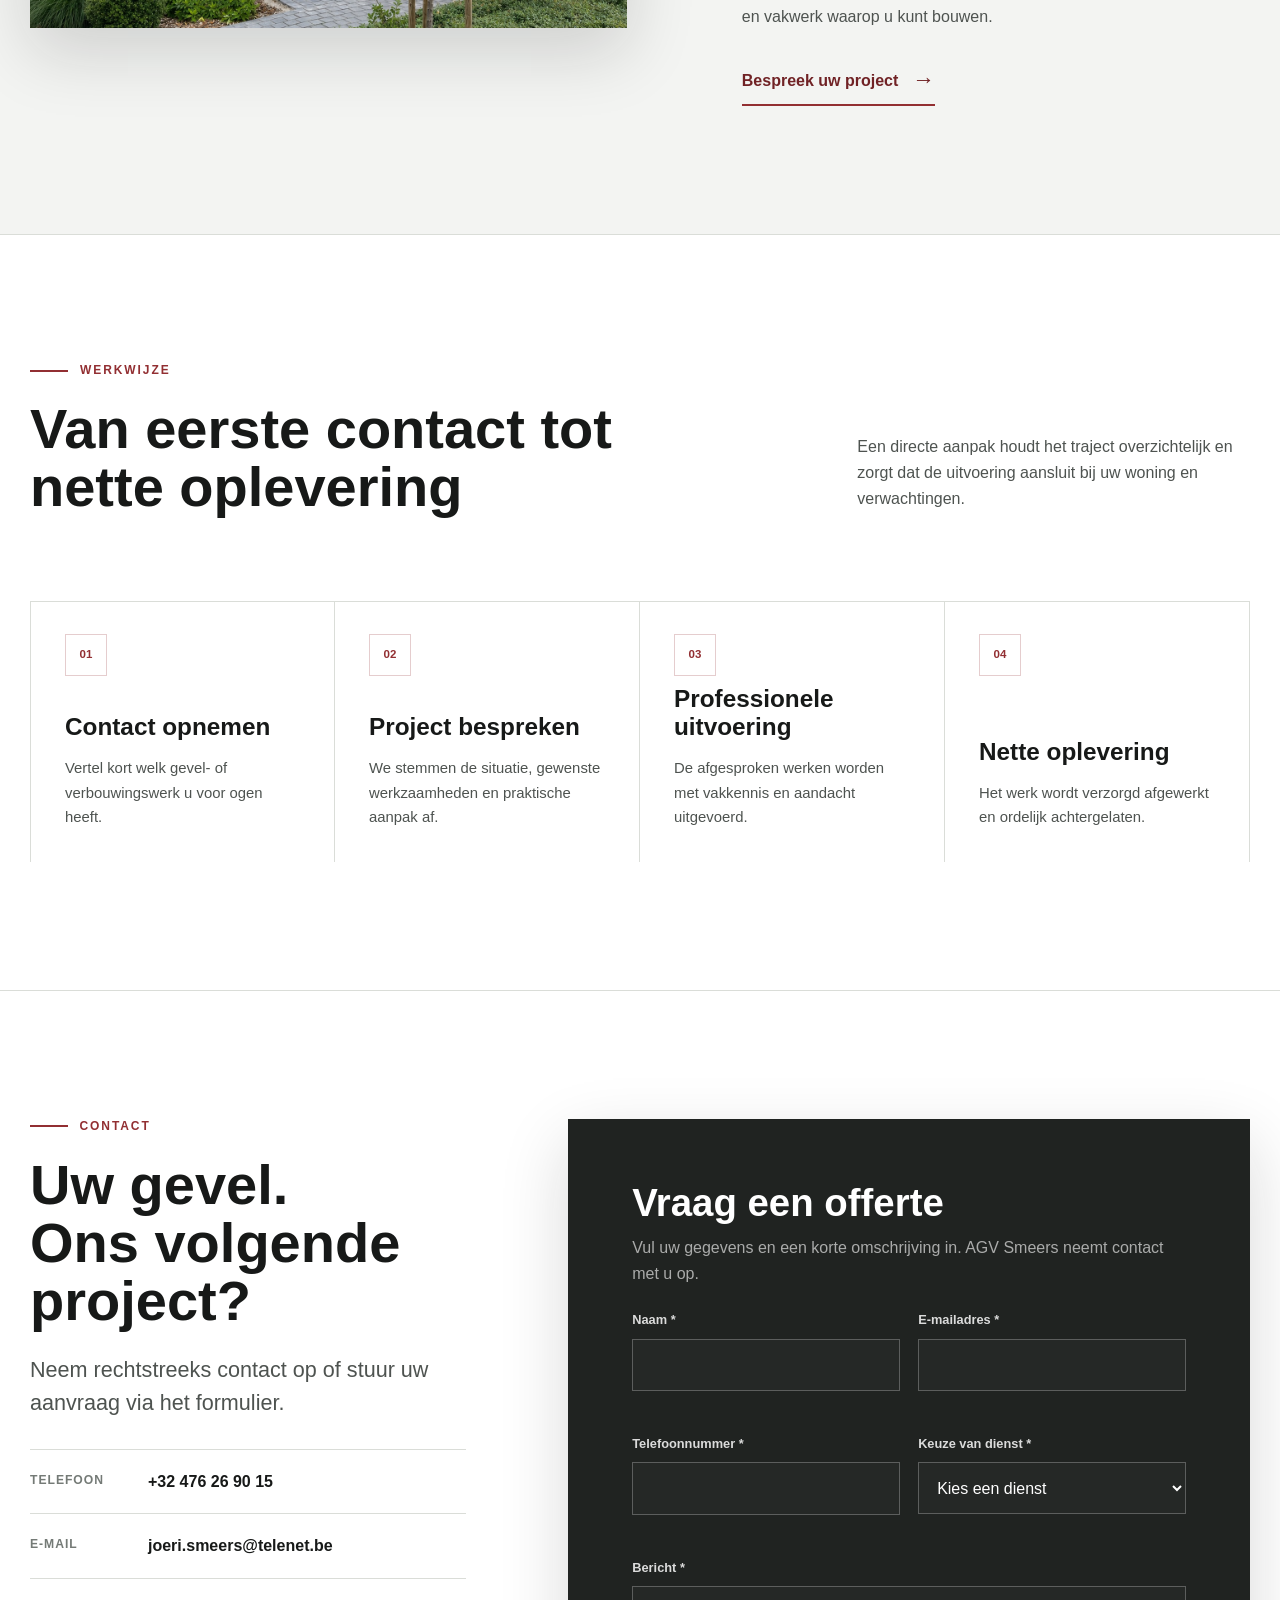
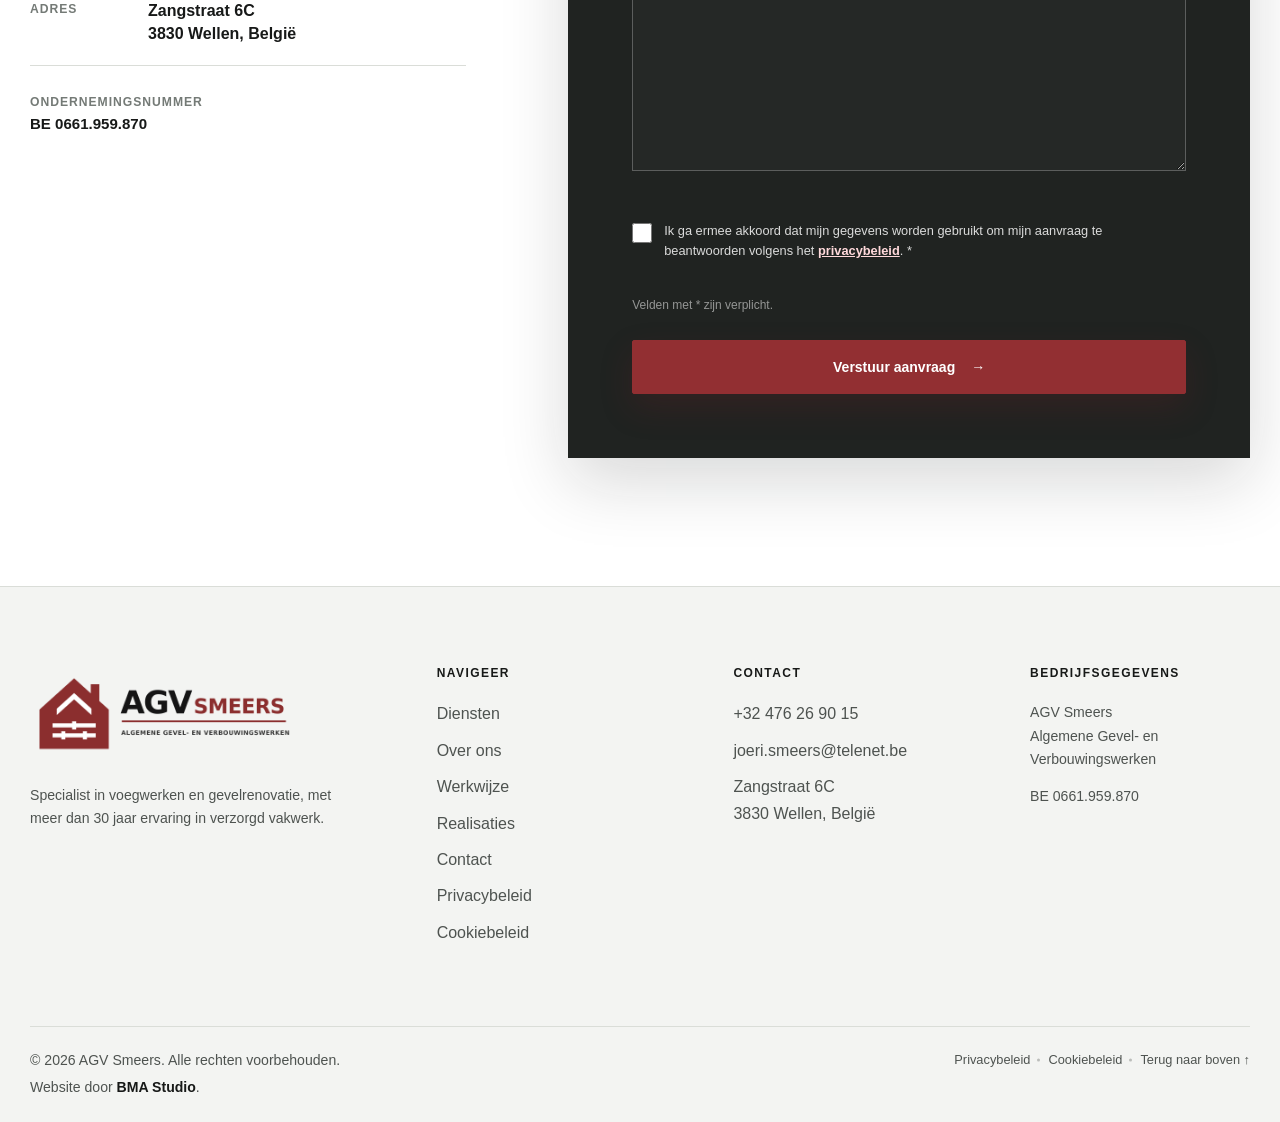
==== commit 521965bf: "Improve site layout, project gallery and scroll interactions" ====
--- a/index.html
+++ b/index.html
@@ -27,8 +27,8 @@
   <meta name="twitter:description" content="Gevelwerken, voegwerken en gevelrenovatie in Wellen en regio Hasselt.">
   <meta name="twitter:image" content="https://agvsmeers.be/assets/images/01-agv-smeers-gevelrenovatie-wellen.jpg">
   <link rel="preload" as="image" href="assets/images/01-agv-smeers-gevelrenovatie-wellen.jpg" fetchpriority="high">
-  <link rel="stylesheet" href="styles.css">
-  <script src="script.js" defer></script>
+  <link rel="stylesheet" href="styles.css?v=20260919-4">
+  <script src="script.js?v=20260919-4" defer></script>
   <script type="application/ld+json">
   {
     "@context": "https://schema.org",
@@ -147,7 +147,7 @@
   }
   </script>
 </head>
-<body>
+<body id="top">
   <a class="skip-link" href="#main-content">Ga naar de inhoud</a>
 
   <header class="site-header" data-header>
@@ -161,10 +161,9 @@
       </button>
 
       <nav class="site-nav" id="site-navigation" aria-label="Hoofdnavigatie">
+        <a href="#realisaties">Realisaties</a>
         <a href="#diensten">Diensten</a>
         <a href="#over-ons">Over ons</a>
-        <a href="#werkwijze">Werkwijze</a>
-        <a href="#realisaties">Realisaties</a>
         <a href="#contact">Contact</a>
         <a class="button button--header" href="#offerte">Vraag een offerte</a>
       </nav>
@@ -173,23 +172,22 @@
   </header>
 
   <main id="main-content">
-    <section class="hero" id="top" aria-labelledby="hero-title">
+    <section class="hero" id="intro" aria-labelledby="hero-title">
       <img class="hero-media" src="assets/images/01-agv-smeers-gevelrenovatie-wellen.jpg" width="1448" height="1086" alt="Klassieke bakstenen woning met voegwerken en verzorgde gevelafwerking" fetchpriority="high">
       <div class="hero-overlay" aria-hidden="true"></div>
       <div class="hero-grid container">
         <div class="hero-content" data-reveal>
-          <p class="eyebrow eyebrow--light">Algemene Gevel- en Verbouwingswerken</p>
-          <h1 id="hero-title">Voegwerken en gevelrenovatie door AGV Smeers</h1>
-          <p class="hero-intro">AGV Smeers verzorgt gevelwerken en voegwerken vanuit Wellen voor klanten in Zuid-Limburg, van Hasselt en Alken tot Borgloon, Sint-Truiden en Tongeren.</p>
+          <p class="eyebrow eyebrow--light">Meer dan 30 jaar gevelvakmanschap</p>
+          <h1 id="hero-title">AGV Smeers<span>Gevelwerken &amp; voegwerken</span></h1>
+          <p class="hero-intro">Een verzorgde gevel begint bij goed vakwerk. Van nieuwe voegen tot een volledige gevelrenovatie, vanuit Wellen in heel Zuid-Limburg.</p>
           <div class="hero-actions">
-            <a class="button button--primary" href="#offerte">Vraag een offerte</a>
-            <a class="button button--light" href="tel:+32476269015">Bel ons</a>
-            <a class="button button--ghost" href="#realisaties">Bekijk onze realisaties</a>
-          </div>
-        </div>
-      </div>
-      <a class="scroll-cue" href="#vertrouwen" aria-label="Scroll naar de kernpunten">
-        <span>Ontdek ons vakmanschap</span>
+            <a class="button button--primary" href="#realisaties">Bekijk onze realisaties <span aria-hidden="true">↗</span></a>
+            <a class="button button--ghost" href="#contact">Bespreek uw gevel</a>
+          </div>
+        </div>
+      </div>
+      <a class="scroll-cue" href="#realisaties" aria-label="Ontdek onze realisaties">
+        <span>Ontdek het resultaat</span>
         <svg viewBox="0 0 24 24" aria-hidden="true"><path d="M12 4v15m-6-6 6 6 6-6"/></svg>
       </a>
     </section>
@@ -202,139 +200,17 @@
       </div>
     </section>
 
-    <section class="section services" id="diensten">
-      <div class="container">
-        <div class="section-heading" data-reveal>
-          <div>
-            <p class="eyebrow">Diensten</p>
-            <h2>Alles voor een duurzame en verzorgde gevel</h2>
-          </div>
-          <p>Van nieuwe voegen tot gevelreiniging, hydrofuge, kaleiwerk en gerichte herstellingen: AGV Smeers kiest per gevel de juiste aanpak voor een verzorgd en duurzaam resultaat.</p>
-        </div>
-
-        <div class="services-workbench">
-          <aside class="services-visual" data-reveal>
-            <img src="assets/images/15-agv-smeers-voegwerk-in-uitvoering.jpg" width="1448" height="1086" loading="lazy" alt="Voegwerk in uitvoering aan een bakstenen woning">
-            <div class="services-visual__label">
-              <span>Precisie in elke voeg</span>
-              <strong>Gevelwerk<br>in uitvoering</strong>
-            </div>
-            <p>Geen losse ingrepen, maar een aanpak waarbij bescherming, techniek en uitstraling samenkomen voor gevels in Wellen en omliggende gemeenten.</p>
-          </aside>
-
-          <div class="service-ledger" aria-label="Overzicht van diensten">
-            <article class="service-line service-line--primary" data-reveal>
-              <span class="service-line__number">01</span>
-              <div><h3>Voegwerken</h3><p>AGV Smeers voert voegwerken uit voor nieuwe en bestaande gevels in Wellen en omgeving: een precieze voegafwerking die het metselwerk beschermt en de uitstraling versterkt.</p></div>
-              <span class="service-line__tag">Kernspecialisatie</span>
-            </article>
-            <article class="service-line service-line--primary" data-reveal>
-              <span class="service-line__number">02</span>
-              <div><h3>Gevelrenovatie</h3><p>Oude voegen uitslijpen, de gevel reinigen en opnieuw voegen: een doordachte gevelrenovatie in de regio Wellen, Hasselt en Sint-Truiden brengt de gevel weer in vorm.</p></div>
-              <span class="service-line__tag">Kernspecialisatie</span>
-            </article>
-            <article class="service-line" data-reveal>
-              <span class="service-line__number">03</span>
-              <div><h3>Zandstralen</h3><p>Vakkundig reinigen als voorbereiding op nieuw voegwerk en een vernieuwde gevelafwerking.</p></div>
-              <span class="service-line__tag">Reiniging</span>
-            </article>
-            <article class="service-line" data-reveal>
-              <span class="service-line__number">04</span>
-              <div><h3>Hydrofuge</h3><p>Een waterafstotende behandeling met kwaliteitsproducten van Remmers helpt beschermen tegen slagregen.</p></div>
-              <span class="service-line__tag">Bescherming</span>
-            </article>
-            <article class="service-line" data-reveal>
-              <span class="service-line__number">05</span>
-              <div><h3>Afkitten &amp; afwerken</h3><p>Zorgvuldig afgewerkte aansluitingen rondom ramen en deuren voor een net en samenhangend resultaat.</p></div>
-              <span class="service-line__tag">Detailwerk</span>
-            </article>
-            <article class="service-line" data-reveal>
-              <span class="service-line__number">06</span>
-              <div><h3>Schouwrenovatie</h3><p>Herstel van oude schouwen met aandacht voor passend metselwerk, voegwerk en afwerking.</p></div>
-              <span class="service-line__tag">Herstel</span>
-            </article>
-            <article class="service-line" data-reveal>
-              <span class="service-line__number">07</span>
-              <div><h3>Kaleien</h3><p>Een karaktervolle, egale afwerking waarbij de levendige structuur van de gevel zichtbaar blijft.</p></div>
-              <span class="service-line__tag">Afwerking</span>
-            </article>
-            <article class="service-line" data-reveal>
-              <span class="service-line__number">08</span>
-              <div><h3>Algemene verbouwingswerken</h3><p>Gerichte verbouwingswerken als praktische aanvulling op de specialisatie in gevels en voegwerk.</p></div>
-              <span class="service-line__tag">Aanvullend</span>
-            </article>
-          </div>
-        </div>
-
-        <div class="before-after" id="voor-na" data-reveal>
-          <div class="before-after__copy">
-            <p class="eyebrow eyebrow--light">Werkfase / resultaat</p>
-            <h3>Schuif zelf over het verschil</h3>
-            <p>Van een gevel in volle renovatie naar een volledig afgewerkt geheel. Beweeg de schuif om beide fases rechtstreeks te vergelijken.</p>
-            <div class="before-after__legend" aria-hidden="true"><span>Voor</span><i></i><span>Na</span></div>
-          </div>
-
-          <div>
-            <div class="comparison" data-comparison style="--comparison-position: 50%;">
-              <img class="comparison__image comparison__image--after" src="assets/images/na-kalei-gevelrenovatie.jpg" width="1448" height="1086" loading="lazy" alt="Gevel na kaleiwerk">
-              <img class="comparison__image comparison__image--before" src="assets/images/voor-kalei-gevelrenovatie.jpg" width="1448" height="1086" loading="lazy" alt="Gevel voor kaleiwerk">
-              <span class="comparison__label comparison__label--before" aria-hidden="true">Werkfase</span>
-              <span class="comparison__label comparison__label--after" aria-hidden="true">Resultaat</span>
-              <span class="comparison__divider" aria-hidden="true"><i></i></span>
-              <input class="comparison__range" type="range" min="0" max="100" value="50" aria-label="Vergelijk de werkfase met het eindresultaat" aria-describedby="comparison-help">
-            </div>
-            <p class="comparison-help" id="comparison-help">Sleep de schuif of gebruik de pijltjestoetsen.</p>
-          </div>
-        </div>
-      </div>
-    </section>
-
-    <section class="section about" id="over-ons">
-      <div class="container about-grid">
-        <div class="about-visual" data-reveal>
-          <img src="assets/images/02-agv-smeers-gevelafwerking.jpg" width="1448" height="1086" loading="lazy" alt="Moderne woning met zorgvuldig afgewerkte bakstenen gevel">
-          <div class="experience-stamp"><strong>30+</strong><span>jaar ervaring</span></div>
-        </div>
-        <div class="about-copy" data-reveal>
-          <p class="eyebrow">Over AGV Smeers</p>
-          <h2>Ervaring die u terugziet in elk detail</h2>
-          <p class="lead">AGV Smeers staat in Wellen bekend voor persoonlijk contact, correcte uitvoering en meer dan 30 jaar praktijkervaring.</p>
-          <p>De focus ligt op gevelwerken, voegwerken en gevelrenovaties in Wellen, Hasselt, Alken, Kortessem, Tongeren-Borgloon, Sint-Truiden, Heers, Nieuwerkerken, Diepenbeek en de ruimere Haspengouwse regio. AGV Smeers staat voor duurzame, verzorgde gevelafwerking.</p>
-          <p>Ook voor gerichte verbouwingswerken kunt u rechtstreeks over uw project overleggen. Geen onnodige omwegen, wel heldere afspraken en vakwerk waarop u kunt bouwen.</p>
-          <a class="text-link" href="#contact">Bespreek uw project <span aria-hidden="true">→</span></a>
-        </div>
-      </div>
-    </section>
-
-    <section class="section process" id="werkwijze">
-      <div class="container">
-        <div class="section-heading section-heading--light" data-reveal>
-          <div>
-            <p class="eyebrow eyebrow--light">Werkwijze</p>
-            <h2>Van eerste contact tot nette oplevering</h2>
-          </div>
-          <p>Een directe aanpak houdt het traject overzichtelijk en zorgt dat de uitvoering aansluit bij uw woning en verwachtingen.</p>
-        </div>
-        <ol class="process-list">
-          <li data-reveal><span>01</span><div><h3>Contact opnemen</h3><p>Vertel kort welk gevel- of verbouwingswerk u voor ogen heeft.</p></div></li>
-          <li data-reveal><span>02</span><div><h3>Project bespreken</h3><p>We stemmen de situatie, gewenste werkzaamheden en praktische aanpak af.</p></div></li>
-          <li data-reveal><span>03</span><div><h3>Professionele uitvoering</h3><p>De afgesproken werken worden met vakkennis en aandacht uitgevoerd.</p></div></li>
-          <li data-reveal><span>04</span><div><h3>Nette oplevering</h3><p>Het werk wordt verzorgd afgewerkt en ordelijk achtergelaten.</p></div></li>
-        </ol>
-      </div>
-    </section>
-
     <section class="section projects" id="realisaties">
       <div class="container">
         <div class="section-heading" data-reveal>
           <div>
             <p class="eyebrow">Realisaties</p>
-            <h2>Gevelwerk in beeld</h2>
-          </div>
-          <p>Een selectie van uitgevoerde werken door AGV Smeers, van renovatie en voegwerk in uitvoering tot strak afgewerkte gevels.</p>
-        </div>
-
-        <div class="gallery" aria-label="Fotogalerij met realisaties">
+            <h2>Ons werk.<br>Uw eerste indruk.</h2>
+          </div>
+          <p>Van de eerste voeg tot de laatste afwerking. Ontdek onze gevelwerken, in uitvoering en opgeleverd.</p>
+        </div>
+
+        <div class="gallery" id="project-gallery" aria-label="Fotogalerij met realisaties">
           <button class="gallery-item gallery-item--wide" type="button" data-index="0" data-src="assets/images/04-realisatie-woning.jpg" data-alt="Afgewerkte bakstenen woning met puntgevel" data-caption="Verzorgde gevelafwerking" data-reveal><img src="assets/images/04-realisatie-woning.jpg" width="640" height="480" loading="lazy" alt="Afgewerkte bakstenen woning met puntgevel"><span>Bekijk foto</span></button>
           <button class="gallery-item" type="button" data-index="1" data-src="assets/images/05-kaleiwerk-in-uitvoering.jpg" data-alt="Kaleiwerk in uitvoering aan een woning" data-caption="Kaleiwerk in uitvoering" data-reveal><img src="assets/images/05-kaleiwerk-in-uitvoering.jpg" width="640" height="480" loading="lazy" alt="Kaleiwerk in uitvoering aan een woning"><span>Bekijk foto</span></button>
           <div class="gallery-series" aria-label="Twee beelden van gevelwerk aan een bakstenen woning">
@@ -356,6 +232,133 @@
           <button class="gallery-item" type="button" data-index="14" data-src="assets/images/17-moderne-grijze-gevel.jpg" data-alt="Moderne woning met grijze bakstenen gevel" data-caption="Moderne grijze gevel" data-reveal><img src="assets/images/17-moderne-grijze-gevel.jpg" width="640" height="480" loading="lazy" alt="Moderne woning met grijze bakstenen gevel"><span>Bekijk foto</span></button>
           <button class="gallery-item" type="button" data-index="15" data-src="assets/images/18-moderne-gevel-zijaanzicht.jpg" data-alt="Zijaanzicht van een moderne lichte gevel" data-caption="Moderne gevelafwerking" data-reveal><img src="assets/images/18-moderne-gevel-zijaanzicht.jpg" width="640" height="480" loading="lazy" alt="Zijaanzicht van een moderne lichte gevel"><span>Bekijk foto</span></button>
         </div>
+        <div class="projects-actions">
+          <button class="text-link gallery-toggle" type="button" aria-expanded="false" aria-controls="project-gallery" hidden>Meer realisaties <span aria-hidden="true">+</span></button>
+          <a class="text-link" href="#contact">Ook uw gevel aanpakken? <span aria-hidden="true">→</span></a>
+        </div>
+      </div>
+    </section>
+
+    <section class="section services" id="diensten">
+      <div class="container">
+        <div class="section-heading" data-reveal>
+          <div>
+            <p class="eyebrow">Diensten</p>
+            <h2>Alles voor een duurzame en verzorgde gevel</h2>
+          </div>
+          <p>Van nieuwe voegen tot gevelreiniging, hydrofuge, kaleiwerk en gerichte herstellingen: AGV Smeers kiest per gevel de juiste aanpak voor een verzorgd en duurzaam resultaat.</p>
+        </div>
+
+        <div class="services-workbench">
+          <aside class="services-visual" data-reveal>
+            <img src="assets/images/15-agv-smeers-voegwerk-in-uitvoering.jpg" width="1448" height="1086" loading="lazy" alt="Voegwerk in uitvoering aan een bakstenen woning">
+            <div class="services-visual__label">
+              <span>Precisie in elke voeg</span>
+              <strong>Gevelwerk<br>in uitvoering</strong>
+            </div>
+            <p>Geen losse ingrepen, maar een aanpak waarbij bescherming, techniek en uitstraling samenkomen voor gevels in Wellen en omliggende gemeenten.</p>
+          </aside>
+
+          <div class="service-ledger" aria-label="Overzicht van diensten">
+            <article class="service-line service-line--primary" data-reveal>
+              <span class="service-line__number">01</span>
+              <div><h3>Voegwerken</h3><p>AGV Smeers voert voegwerken uit voor nieuwe en bestaande gevels in Wellen en omgeving: een precieze voegafwerking die het metselwerk beschermt en de uitstraling versterkt.</p></div>
+              <span class="service-line__tag">Kernspecialisatie</span>
+            </article>
+            <article class="service-line service-line--primary" data-reveal>
+              <span class="service-line__number">02</span>
+              <div><h3>Gevelrenovatie</h3><p>Oude voegen uitslijpen, de gevel reinigen en opnieuw voegen: een doordachte gevelrenovatie in de regio Wellen, Hasselt en Sint-Truiden brengt de gevel weer in vorm.</p></div>
+              <span class="service-line__tag">Kernspecialisatie</span>
+            </article>
+            <article class="service-line" data-reveal>
+              <span class="service-line__number">03</span>
+              <div><h3>Zandstralen</h3><p>Vakkundig reinigen als voorbereiding op nieuw voegwerk en een vernieuwde gevelafwerking.</p></div>
+              <span class="service-line__tag">Reiniging</span>
+            </article>
+            <article class="service-line" data-reveal>
+              <span class="service-line__number">04</span>
+              <div><h3>Hydrofuge</h3><p>Een waterafstotende behandeling met kwaliteitsproducten van Remmers helpt beschermen tegen slagregen.</p></div>
+              <span class="service-line__tag">Bescherming</span>
+            </article>
+            <article class="service-line" data-reveal>
+              <span class="service-line__number">05</span>
+              <div><h3>Afkitten &amp; afwerken</h3><p>Zorgvuldig afgewerkte aansluitingen rondom ramen en deuren voor een net en samenhangend resultaat.</p></div>
+              <span class="service-line__tag">Detailwerk</span>
+            </article>
+            <article class="service-line" data-reveal>
+              <span class="service-line__number">06</span>
+              <div><h3>Schouwrenovatie</h3><p>Herstel van oude schouwen met aandacht voor passend metselwerk, voegwerk en afwerking.</p></div>
+              <span class="service-line__tag">Herstel</span>
+            </article>
+            <article class="service-line" data-reveal>
+              <span class="service-line__number">07</span>
+              <div><h3>Kaleien</h3><p>Een karaktervolle, egale afwerking waarbij de levendige structuur van de gevel zichtbaar blijft.</p></div>
+              <span class="service-line__tag">Afwerking</span>
+            </article>
+            <article class="service-line" data-reveal>
+              <span class="service-line__number">08</span>
+              <div><h3>Algemene verbouwingswerken</h3><p>Gerichte verbouwingswerken als praktische aanvulling op de specialisatie in gevels en voegwerk.</p></div>
+              <span class="service-line__tag">Aanvullend</span>
+            </article>
+          </div>
+        </div>
+
+        <div class="before-after" id="voor-na">
+          <div class="before-after__stage">
+          <div class="before-after__copy">
+            <p class="eyebrow eyebrow--light">Werkfase / resultaat</p>
+            <h3>Dezelfde gevel.<br>Een nieuw karakter.</h3>
+            <p>Kaleiwerk geeft deze gevel een egale afwerking, met behoud van de structuur van het metselwerk.</p>
+            <div class="before-after__legend" aria-hidden="true"><span>Voor</span><i></i><span>Na</span></div>
+          </div>
+
+          <div>
+            <div class="comparison" data-comparison style="--comparison-position: 50%;">
+              <img class="comparison__image comparison__image--after" src="assets/images/na-kalei-gevelrenovatie.jpg" width="1448" height="1086" loading="lazy" alt="Gevel na kaleiwerk">
+              <img class="comparison__image comparison__image--before" src="assets/images/voor-kalei-gevelrenovatie.jpg" width="1448" height="1086" loading="lazy" alt="Gevel voor kaleiwerk">
+              <span class="comparison__label comparison__label--before" aria-hidden="true">Werkfase</span>
+              <span class="comparison__label comparison__label--after" aria-hidden="true">Resultaat</span>
+              <span class="comparison__divider" aria-hidden="true"></span>
+            </div>
+            <p class="comparison-help" id="comparison-help">Voor en na het kaleiwerk.</p>
+          </div>
+          </div>
+        </div>
+      </div>
+    </section>
+
+    <section class="section about" id="over-ons">
+      <div class="container about-grid">
+        <div class="about-visual" data-reveal>
+          <img src="assets/images/02-agv-smeers-gevelafwerking.jpg" width="1448" height="1086" loading="lazy" alt="Moderne woning met zorgvuldig afgewerkte bakstenen gevel">
+          <div class="experience-stamp"><strong>30+</strong><span>jaar ervaring</span></div>
+        </div>
+        <div class="about-copy" data-reveal>
+          <p class="eyebrow">Over AGV Smeers</p>
+          <h2>Ervaring die u terugziet in elk detail</h2>
+          <p class="lead">AGV Smeers staat in Wellen bekend voor persoonlijk contact, correcte uitvoering en meer dan 30 jaar praktijkervaring.</p>
+          <p>Van voegwerk tot gevelrenovatie: we stemmen de aanpak af op uw woning. Actief vanuit Wellen, onder meer in Hasselt, Alken, Borgloon, Sint-Truiden, Tongeren en Diepenbeek.</p>
+          <p>Ook voor gerichte verbouwingswerken kunt u rechtstreeks over uw project overleggen. Geen onnodige omwegen, wel heldere afspraken en vakwerk waarop u kunt bouwen.</p>
+          <a class="text-link" href="#contact">Bespreek uw project <span aria-hidden="true">→</span></a>
+        </div>
+      </div>
+    </section>
+
+    <section class="section process" id="werkwijze">
+      <div class="container">
+        <div class="section-heading section-heading--light" data-reveal>
+          <div>
+            <p class="eyebrow eyebrow--light">Werkwijze</p>
+            <h2>Van eerste contact tot nette oplevering</h2>
+          </div>
+          <p>Een directe aanpak houdt het traject overzichtelijk en zorgt dat de uitvoering aansluit bij uw woning en verwachtingen.</p>
+        </div>
+        <ol class="process-list">
+          <li data-reveal><span>01</span><div><h3>Contact opnemen</h3><p>Vertel kort welk gevel- of verbouwingswerk u voor ogen heeft.</p></div></li>
+          <li data-reveal><span>02</span><div><h3>Project bespreken</h3><p>We stemmen de situatie, gewenste werkzaamheden en praktische aanpak af.</p></div></li>
+          <li data-reveal><span>03</span><div><h3>Professionele uitvoering</h3><p>De afgesproken werken worden met vakkennis en aandacht uitgevoerd.</p></div></li>
+          <li data-reveal><span>04</span><div><h3>Nette oplevering</h3><p>Het werk wordt verzorgd afgewerkt en ordelijk achtergelaten.</p></div></li>
+        </ol>
       </div>
     </section>
 
@@ -363,7 +366,7 @@
       <div class="container contact-grid">
         <div class="contact-copy" data-reveal>
           <p class="eyebrow">Contact</p>
-          <h2>Vertel ons over uw project</h2>
+          <h2>Uw gevel.<br>Ons volgende project?</h2>
           <p class="lead">Neem rechtstreeks contact op of stuur uw aanvraag via het formulier.</p>
           <address class="contact-list">
             <a href="tel:+32476269015"><span>Telefoon</span><strong>+32 476 26 90 15</strong></a>
@@ -495,6 +498,7 @@
       <figure>
         <img src="assets/images/04-realisatie-woning.jpg" width="640" height="480" alt="">
         <figcaption id="lightbox-caption"></figcaption>
+        <a class="lightbox-contact" href="#contact">Een gelijkaardig project? Neem contact op <span aria-hidden="true">→</span></a>
       </figure>
       <button class="lightbox-nav lightbox-next" type="button" aria-label="Volgende afbeelding">→</button>
     </div>
--- a/styles.css
+++ b/styles.css
@@ -4,12 +4,12 @@
   --ink: #171918;
   --ink-panel: #202321;
   --ink-soft: #4e5350;
-  --surface: #fbfaf7;
-  --surface-warm: #f3efe7;
-  --surface-muted: #e8e1d7;
+  --surface: #ffffff;
+  --surface-warm: #f3f4f2;
+  --surface-muted: #e3e6e2;
   --paper: var(--surface-warm);
   --white: #ffffff;
-  --line: #ddd6ca;
+  --line: #daddd8;
   --header-height: 92px;
   --container: 1220px;
   --shadow: 0 24px 64px rgba(18, 20, 19, 0.16);
@@ -146,12 +146,12 @@
 h1 {
   max-width: 900px;
   margin-bottom: 24px;
-  font-size: clamp(3rem, 5.6vw, 6rem);
+  font-size: 5.5rem;
 }
 
 h2 {
   margin-bottom: 24px;
-  font-size: clamp(2.4rem, 4.7vw, 4.6rem);
+  font-size: 3.5rem;
 }
 
 h3 {
@@ -360,6 +360,17 @@
 }
 
 /* Hero */
+.site-header::after {
+  position: absolute;
+  inset: auto 0 0;
+  height: 2px;
+  content: "";
+  background: var(--brand);
+  transform: scaleX(var(--page-progress, 0));
+  transform-origin: left;
+  pointer-events: none;
+}
+
 .hero {
   position: sticky;
   display: grid;
@@ -410,8 +421,19 @@
 }
 
 .hero-content {
-  max-width: 820px;
-}
+  max-width: 760px;
+}
+
+.hero h1 > span {
+  display: block;
+  margin-top: 20px;
+  font-size: 1.8rem;
+  font-weight: 500;
+  line-height: 1.3;
+}
+
+.hero-actions .button { gap: 22px; }
+.hero-actions .button span { font-size: 1.3rem; }
 
 .hero-content .eyebrow {
   margin-bottom: 18px;
@@ -560,6 +582,8 @@
   color: rgba(255, 255, 255, 0.63);
 }
 
+.services .eyebrow { color: #e2aeb0; }
+
 .services-workbench {
   position: relative;
   z-index: 1;
@@ -714,13 +738,26 @@
 .before-after {
   position: relative;
   z-index: 1;
-  display: grid;
+  display: block;
   margin-top: clamp(100px, 13vw, 170px);
   padding-top: clamp(62px, 8vw, 100px);
   border-top: 1px solid rgba(255, 255, 255, 0.19);
+}
+
+.before-after__stage {
+  display: grid;
   grid-template-columns: minmax(260px, 0.72fr) minmax(0, 1.28fr);
   gap: clamp(44px, 8vw, 110px);
   align-items: center;
+}
+
+.before-after--scroll {
+  min-height: calc(var(--stage-height) + 110svh);
+}
+
+.before-after--scroll .before-after__stage {
+  position: sticky;
+  top: calc(var(--header-height) + 20px);
 }
 
 .before-after__copy h3 {
@@ -774,12 +811,12 @@
 }
 
 .comparison__image--after {
-  z-index: 1;
-}
-
-.comparison__image--before {
   z-index: 2;
   clip-path: inset(0 calc(100% - var(--comparison-position)) 0 0);
+}
+
+.comparison__image--before {
+  z-index: 1;
 }
 
 .comparison__label {
@@ -795,8 +832,8 @@
   text-transform: uppercase;
 }
 
-.comparison__label--before { left: 18px; }
-.comparison__label--after { right: 18px; }
+.comparison__label--before { right: 18px; }
+.comparison__label--after { left: 18px; }
 
 .comparison__divider {
   position: absolute;
@@ -811,56 +848,18 @@
   pointer-events: none;
 }
 
-.comparison__divider i {
+.before-after--scroll .comparison__divider {
+  width: 3px;
+  box-shadow: 0 0 9px 2px rgba(255,255,255,.9), 0 0 30px 8px rgba(255,255,255,.35);
+}
+
+.before-after--scroll .comparison__divider::before {
   position: absolute;
-  top: 50%;
-  left: 50%;
-  width: 58px;
-  height: 58px;
-  border: 2px solid var(--white);
-  border-radius: 50%;
-  background: var(--brand);
-  box-shadow: 0 8px 22px rgba(0, 0, 0, 0.28);
-  transform: translate(-50%, -50%);
-}
-
-.comparison__divider i::before,
-.comparison__divider i::after {
-  position: absolute;
-  top: 50%;
-  width: 0;
-  height: 0;
-  border-top: 5px solid transparent;
-  border-bottom: 5px solid transparent;
   content: "";
-  transform: translateY(-50%);
-}
-
-.comparison__divider i::before {
-  left: 14px;
-  border-right: 7px solid var(--white);
-}
-
-.comparison__divider i::after {
-  right: 14px;
-  border-left: 7px solid var(--white);
-}
-
-.comparison__range {
-  position: absolute;
-  z-index: 6;
-  width: 100%;
-  height: 100%;
-  margin: 0;
-  opacity: 0;
-  cursor: ew-resize;
-  inset: 0;
-}
-
-.comparison:focus-within .comparison__divider i {
-  outline: 3px solid #f2d7d8;
-  outline-offset: 4px;
-}
+  inset: 0 -24px;
+  background: linear-gradient(90deg, transparent, rgba(255,255,255,.24), transparent);
+}
+
 
 .comparison-help {
   margin: 14px 0 0;
@@ -902,7 +901,8 @@
 
 .about-visual img {
   width: 100%;
-  aspect-ratio: 4 / 4.6;
+  height: auto;
+  aspect-ratio: 4 / 3;
   box-shadow: var(--shadow);
   object-fit: cover;
   object-position: 51% center;
@@ -1031,7 +1031,7 @@
 .gallery {
   display: grid;
   grid-auto-flow: dense;
-  grid-auto-rows: clamp(190px, 18vw, 285px);
+  grid-auto-rows: 340px;
   grid-template-columns: repeat(12, 1fr);
   gap: clamp(12px, 1.4vw, 20px);
 }
@@ -1056,7 +1056,7 @@
 }
 
 .gallery-item--tall {
-  grid-row: span 2;
+  grid-row: span 1;
 }
 
 .gallery-item::before,
@@ -1085,8 +1085,8 @@
   font-weight: 850;
   line-height: 1.12;
   text-align: left;
-  transform: translateY(8px);
-  opacity: 0;
+  transform: translateY(0);
+  opacity: 1;
   transition: transform 220ms ease, opacity 220ms ease;
 }
 
@@ -1094,7 +1094,7 @@
   width: 100%;
   height: 100%;
   object-fit: cover;
-  filter: saturate(0.84) contrast(1.02);
+  filter: none;
   transform: scale(1.015);
   transition: transform 600ms cubic-bezier(.2, .65, .25, 1), filter 260ms ease;
 }
@@ -1126,8 +1126,8 @@
 
 .gallery-item:hover img,
 .gallery-item:focus-visible img {
-  filter: saturate(1) contrast(1.05) brightness(0.92);
-  transform: scale(1.065);
+  filter: none;
+  transform: scale(1.045);
 }
 
 .gallery-item:hover::before,
@@ -1162,6 +1162,47 @@
 .gallery-series .gallery-item {
   grid-column: auto;
 }
+
+.gallery > [hidden], .gallery-toggle[hidden] { display: none; }
+
+.projects-actions {
+  display: flex;
+  justify-content: space-between;
+  align-items: center;
+  flex-wrap: wrap;
+  gap: 24px;
+  padding-top: 32px;
+}
+
+.gallery-toggle {
+  padding: 10px 0;
+  border: 0;
+  border-bottom: 2px solid var(--brand);
+  border-radius: 0;
+  background: transparent;
+  cursor: pointer;
+}
+
+.site-nav > a[aria-current="location"] { color: var(--brand); }
+.site-nav > a[aria-current="location"]::after {
+  transform: translateX(-50%) scale(1);
+  opacity: 1;
+}
+
+.service-line.is-current::before { transform: scaleX(1); transform-origin: left; }
+.service-line.is-current p { color: rgba(255, 255, 255, 0.9); }
+.service-line.is-current .service-line__number { color: white; }
+
+.lightbox-contact {
+  display: inline-block;
+  margin-top: 14px;
+  padding: 8px 0;
+  color: white;
+  text-underline-offset: 5px;
+  font-size: 0.875rem;
+}
+
+body:has(.lightbox[open]) { overflow: hidden; }
 
 /* Contact */
 .contact {
@@ -1659,12 +1700,22 @@
   transform: translateY(0);
 }
 
+@media (prefers-reduced-motion: no-preference) {
+  .reveal-ready .gallery-item.is-visible img {
+    animation: photo-reveal 850ms cubic-bezier(.2, .65, .3, 1) both;
+  }
+  @keyframes photo-reveal {
+    from { clip-path: inset(0 0 12% 0); }
+    to { clip-path: inset(0); }
+  }
+}
+
 @media (max-width: 1120px) {
   :root { --header-height: 78px; }
 
   .site-nav { gap: 17px; }
   .site-nav > a:not(.button) { font-size: 0.77rem; }
-  .button--header { display: none; }
+  .button--header { padding-inline: 14px; }
   .services-workbench { grid-template-columns: minmax(280px, 0.72fr) minmax(0, 1.28fr); gap: 46px; }
   .service-line { grid-template-columns: 52px minmax(0, 1fr); }
   .service-line__tag { grid-column: 2; justify-self: start; }
@@ -1816,9 +1867,14 @@
     bottom: 82px;
   }
 
-  .before-after {
+  .before-after__stage {
     grid-template-columns: 1fr;
-  }
+    gap: 24px;
+  }
+
+  .before-after__copy h3 { font-size: 2.25rem; margin-bottom: 12px; }
+  .before-after__copy .before-after__legend { display: none; }
+  .before-after__stage .comparison { max-width: 560px; margin-inline: auto; }
 
   .before-after__copy {
     display: grid;
@@ -1834,13 +1890,13 @@
 
   .about-grid { grid-template-columns: 1fr; }
   .about-visual { width: min(90%, 640px); }
-  .about-visual img { aspect-ratio: 4 / 3.5; }
+  .about-visual img { aspect-ratio: 4 / 3; }
 
   .process-list { grid-template-columns: repeat(2, 1fr); }
   .process-list li { min-height: 230px; border-bottom: 1px solid var(--line); }
 
   .gallery {
-    grid-auto-rows: 220px;
+    grid-auto-rows: 280px;
     grid-template-columns: repeat(2, minmax(0, 1fr));
   }
   .gallery-item,
@@ -1860,21 +1916,22 @@
   body { padding-bottom: 62px; }
   .section { padding-block: 80px; }
 
-  h1 { font-size: clamp(2.75rem, 13vw, 4.3rem); }
-  h2 { font-size: clamp(2.25rem, 10vw, 3.4rem); }
+  h1 { font-size: 3rem; }
+  h2 { font-size: 2.5rem; }
+  .hero h1 > span { font-size: 1.3rem; }
 
   .brand { width: 176px; }
   .header--scrolled .brand,
   .menu-active .brand { width: 168px; }
 
-  .hero { min-height: 92svh; }
+  .hero { min-height: min(860px, 92svh); }
   .hero-media { object-position: 48% center; }
   .hero-overlay {
     background:
       linear-gradient(180deg, rgba(10, 12, 11, 0.14) 0%, rgba(10, 12, 11, 0.62) 100%),
       linear-gradient(90deg, rgba(10, 12, 11, 0.86), rgba(10, 12, 11, 0.42));
   }
-  .hero-grid { min-height: 92svh; padding-top: 120px; padding-bottom: 102px; align-items: end; }
+  .hero-grid { min-height: min(860px, 92svh); padding-top: 120px; padding-bottom: 86px; align-items: end; }
   .hero-intro { margin-bottom: 30px; font-size: 1rem; }
   .hero-actions { display: grid; grid-template-columns: 1fr; }
   .hero-actions .button { width: 100%; }
@@ -1911,14 +1968,15 @@
   .service-line__tag { margin-top: 4px; }
   .before-after { margin-top: 88px; padding-top: 64px; }
   .before-after__copy { display: block; }
-  .before-after__copy h3 { font-size: 3rem; }
+  .before-after__copy h3 { font-size: 2rem; }
+  .before-after__copy > p:not(.eyebrow) { display: none; }
+  .before-after__stage .comparison { width: min(100%, calc((100svh - 290px) * 1.3333)); }
   .comparison__label { top: 10px; }
-  .comparison__label--before { left: 10px; }
-  .comparison__label--after { right: 10px; }
-  .comparison__divider i { width: 50px; height: 50px; }
+  .comparison__label--before { right: 10px; }
+  .comparison__label--after { left: 10px; }
 
   .about-visual { width: calc(100% - 18px); }
-  .about-visual img { aspect-ratio: 4 / 4.5; }
+  .about-visual img { aspect-ratio: 4 / 3; }
   .experience-stamp { right: -18px; bottom: 24px; width: 128px; height: 128px; }
   .experience-stamp strong { font-size: 2.8rem; }
 
@@ -1954,6 +2012,9 @@
     gap: 10px;
   }
   .gallery-series .gallery-item { aspect-ratio: 3 / 4; }
+  .gallery-series .gallery-item::after { font-size: 1rem; }
+  .projects-actions { align-items: flex-start; flex-direction: column; }
+  .lightbox img { max-height: 58svh; }
   .gallery-item > span { opacity: 1; }
 
   .contact-list a { grid-template-columns: 1fr; gap: 4px; }
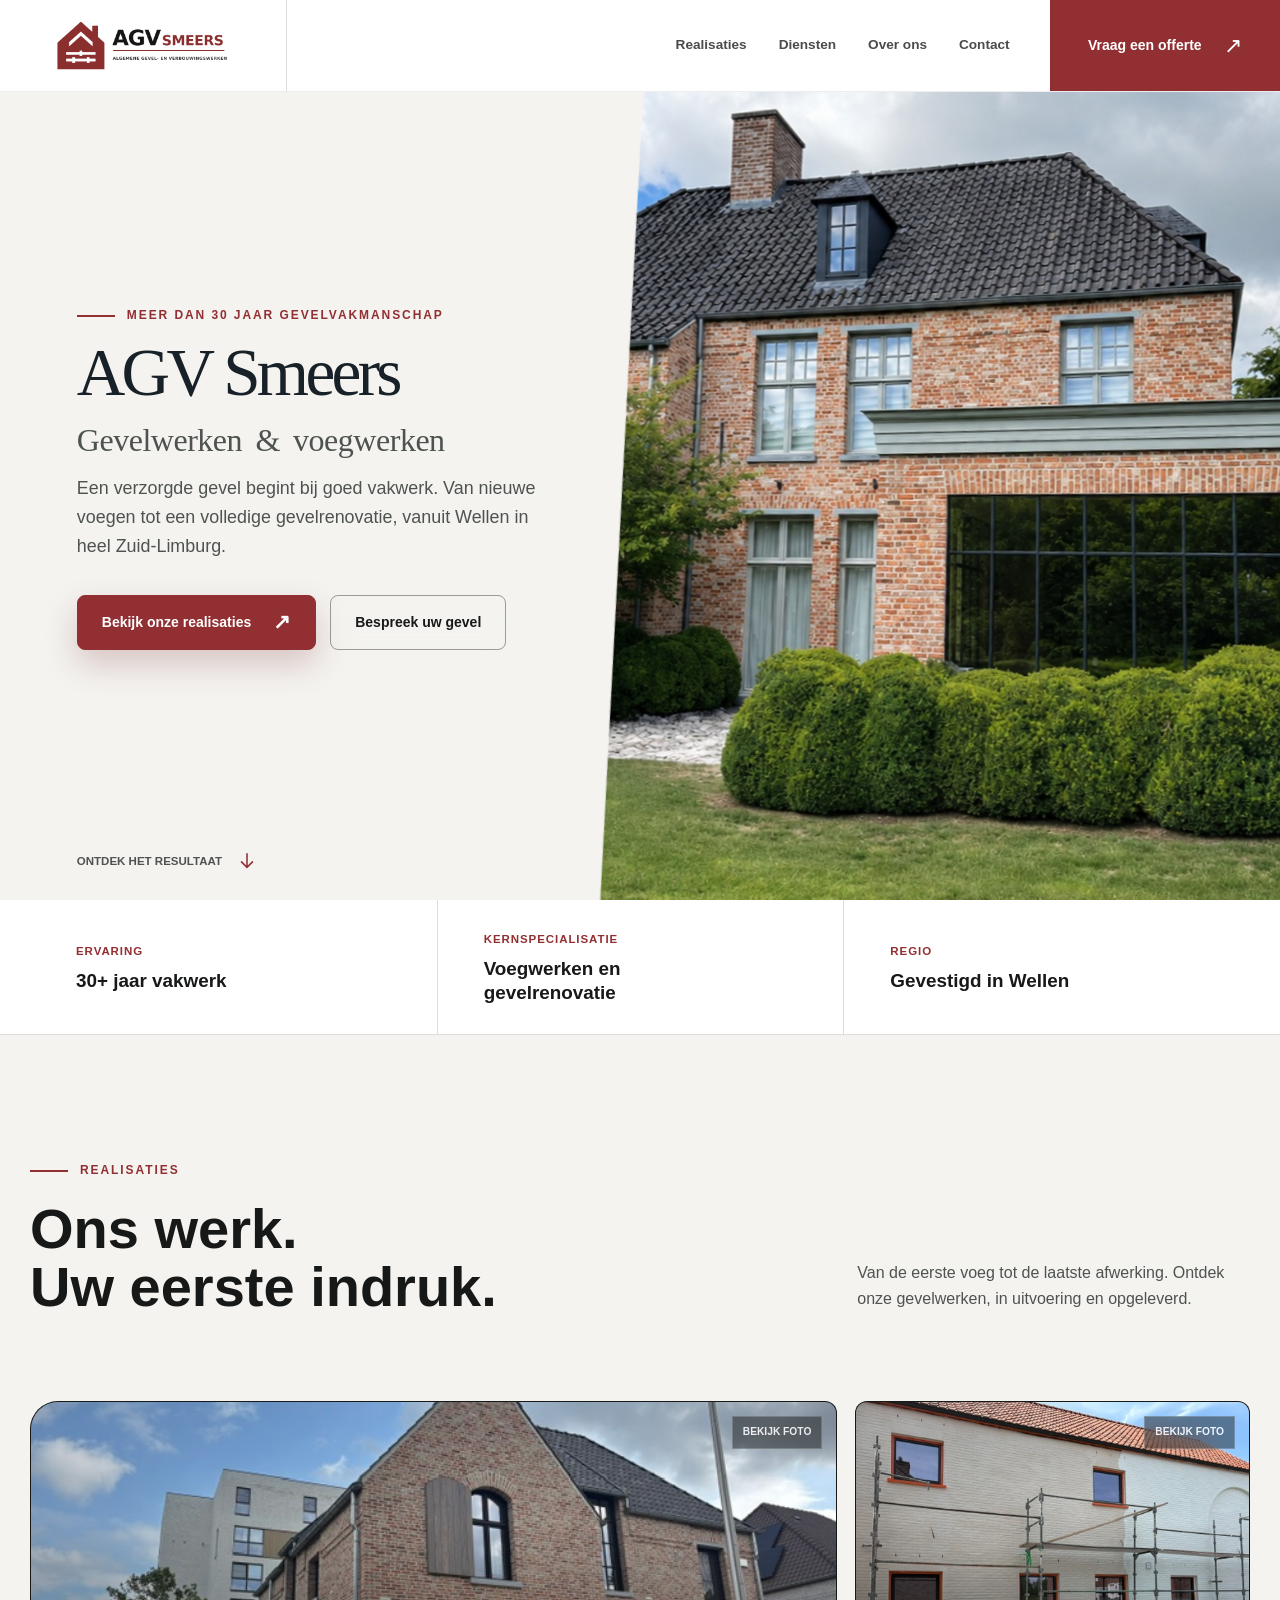
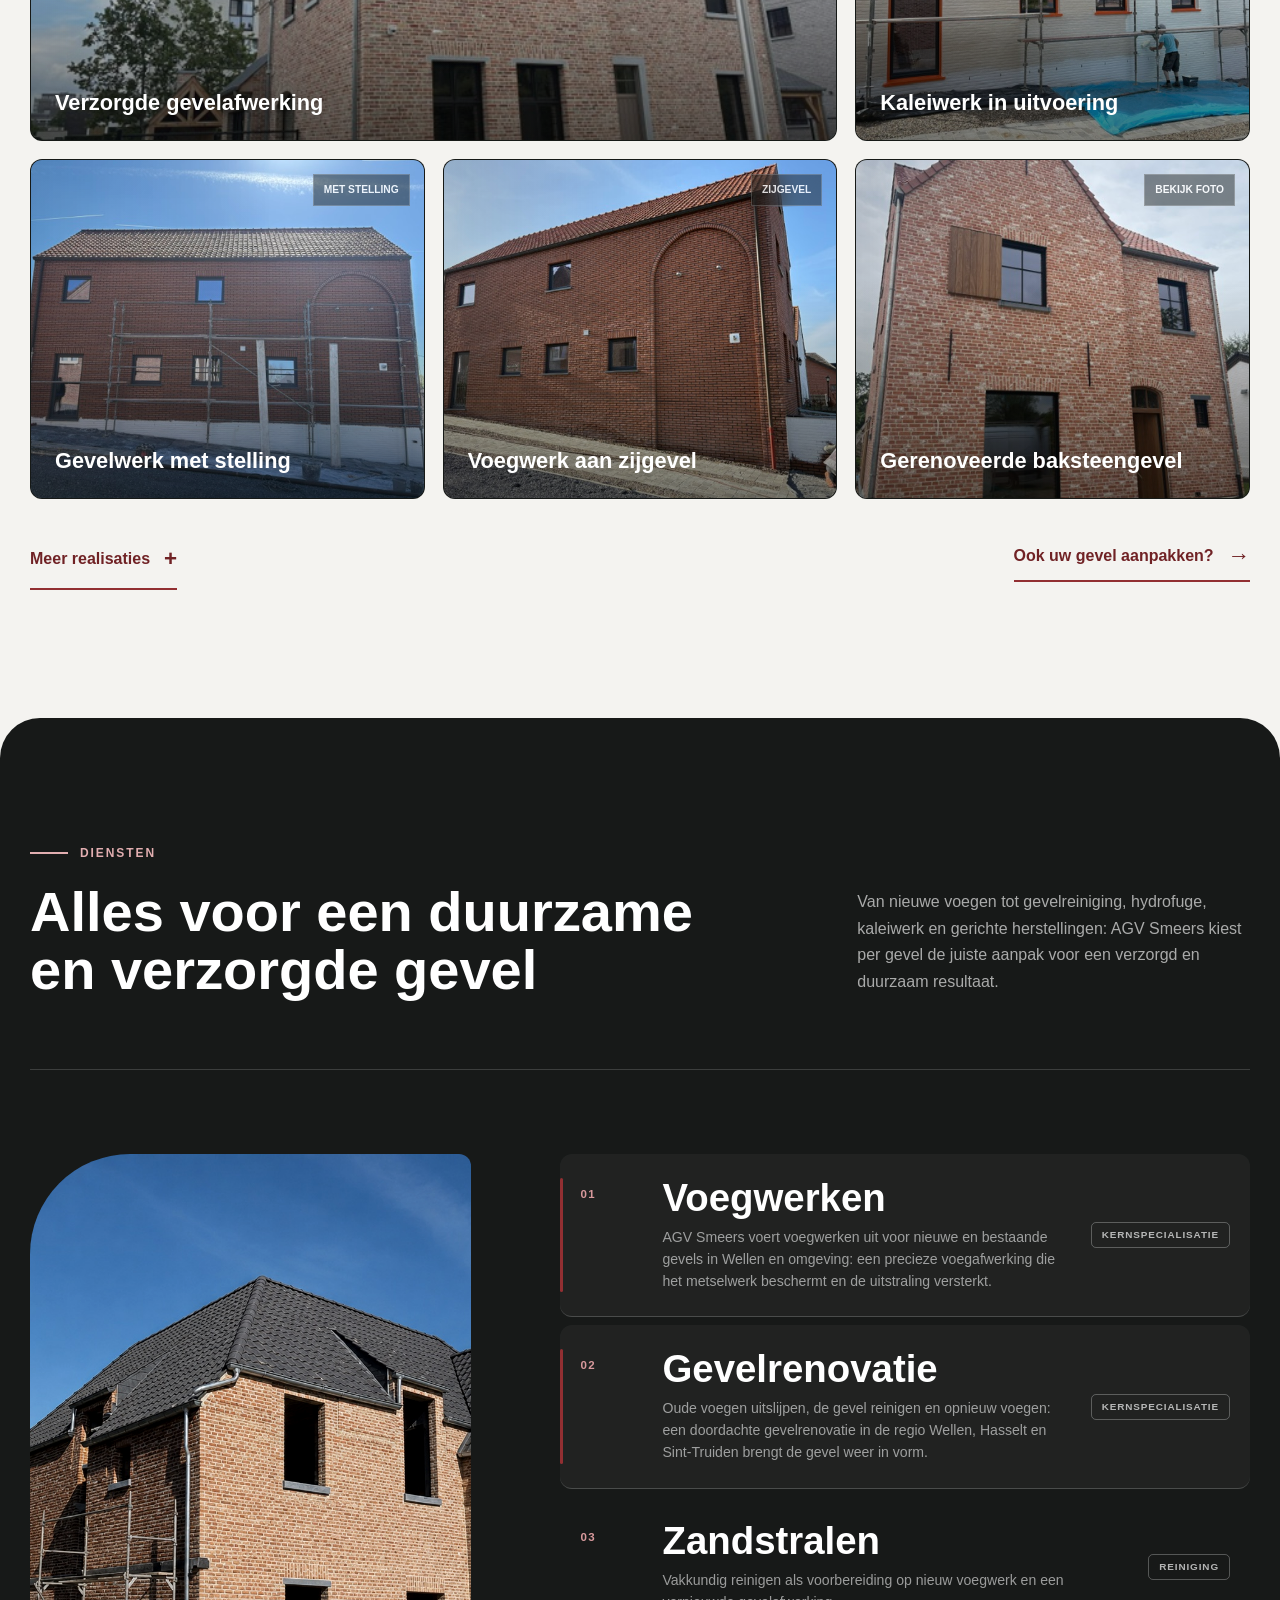
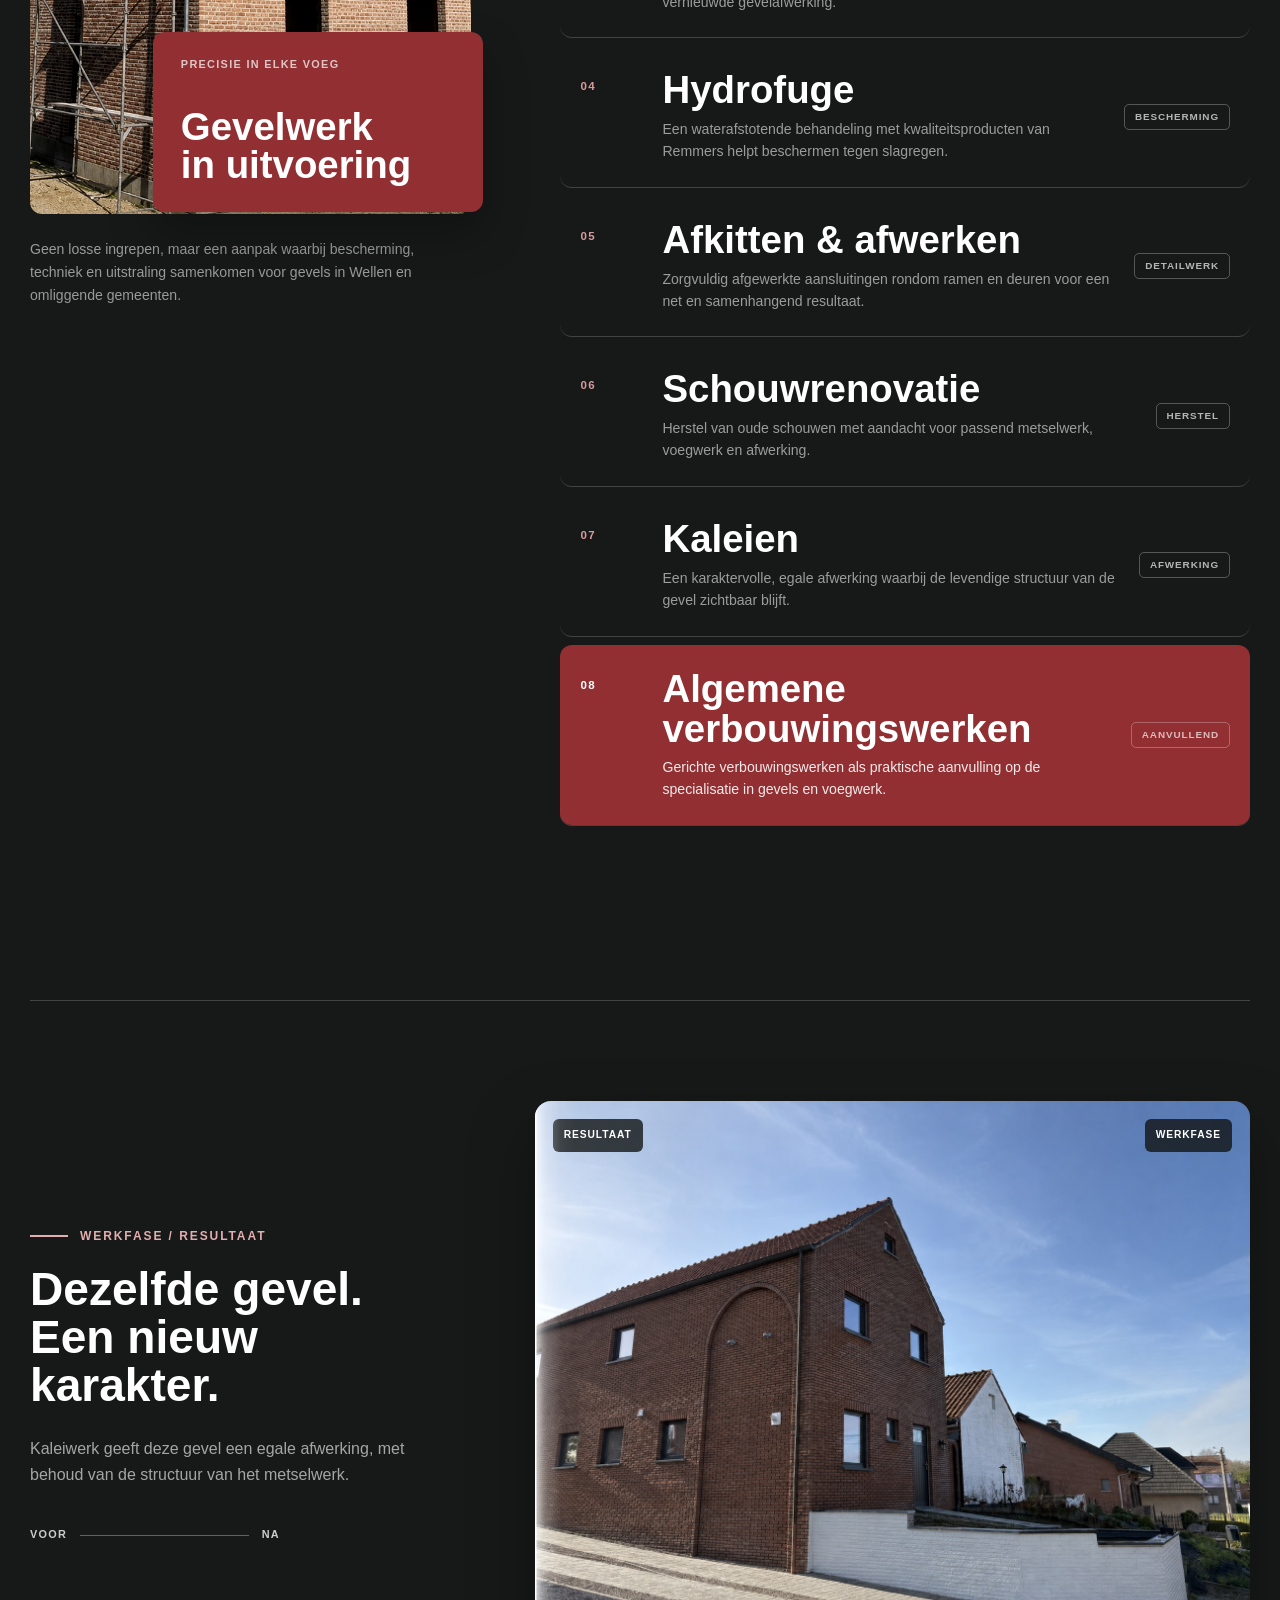
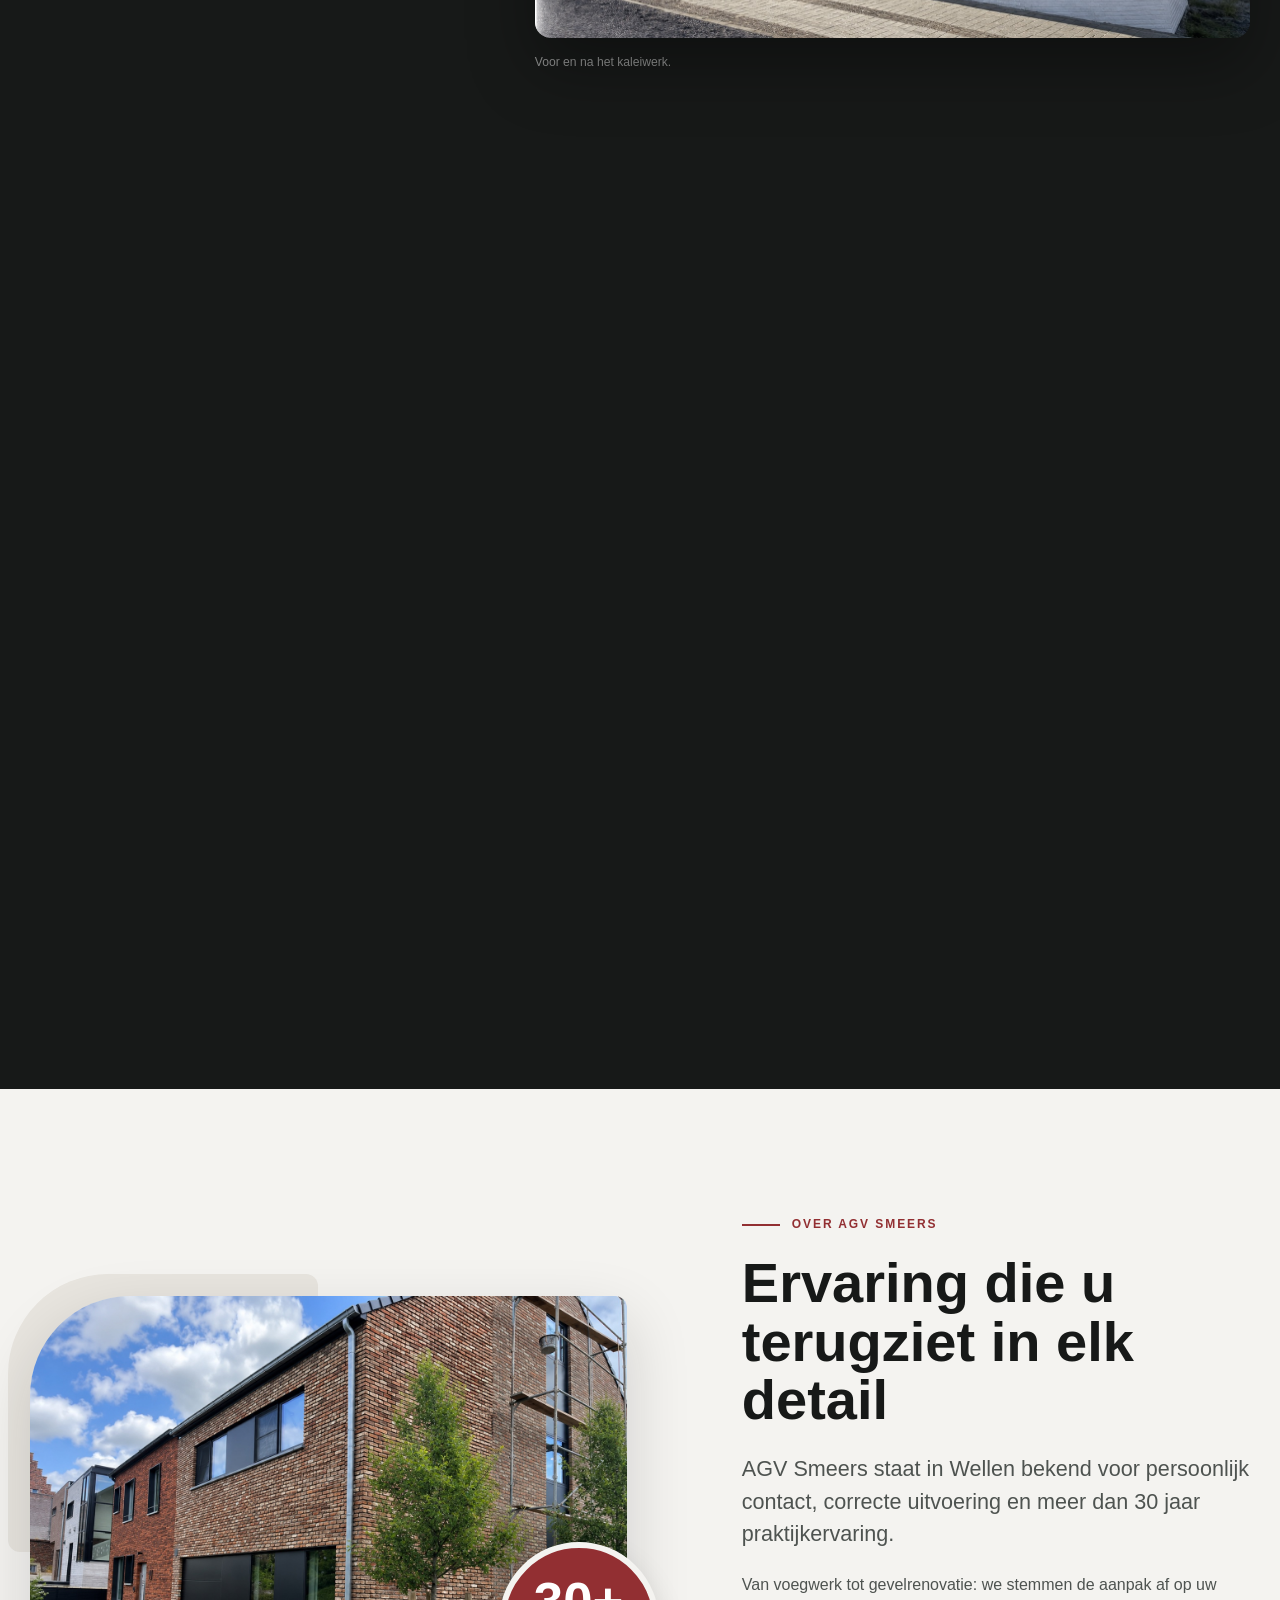
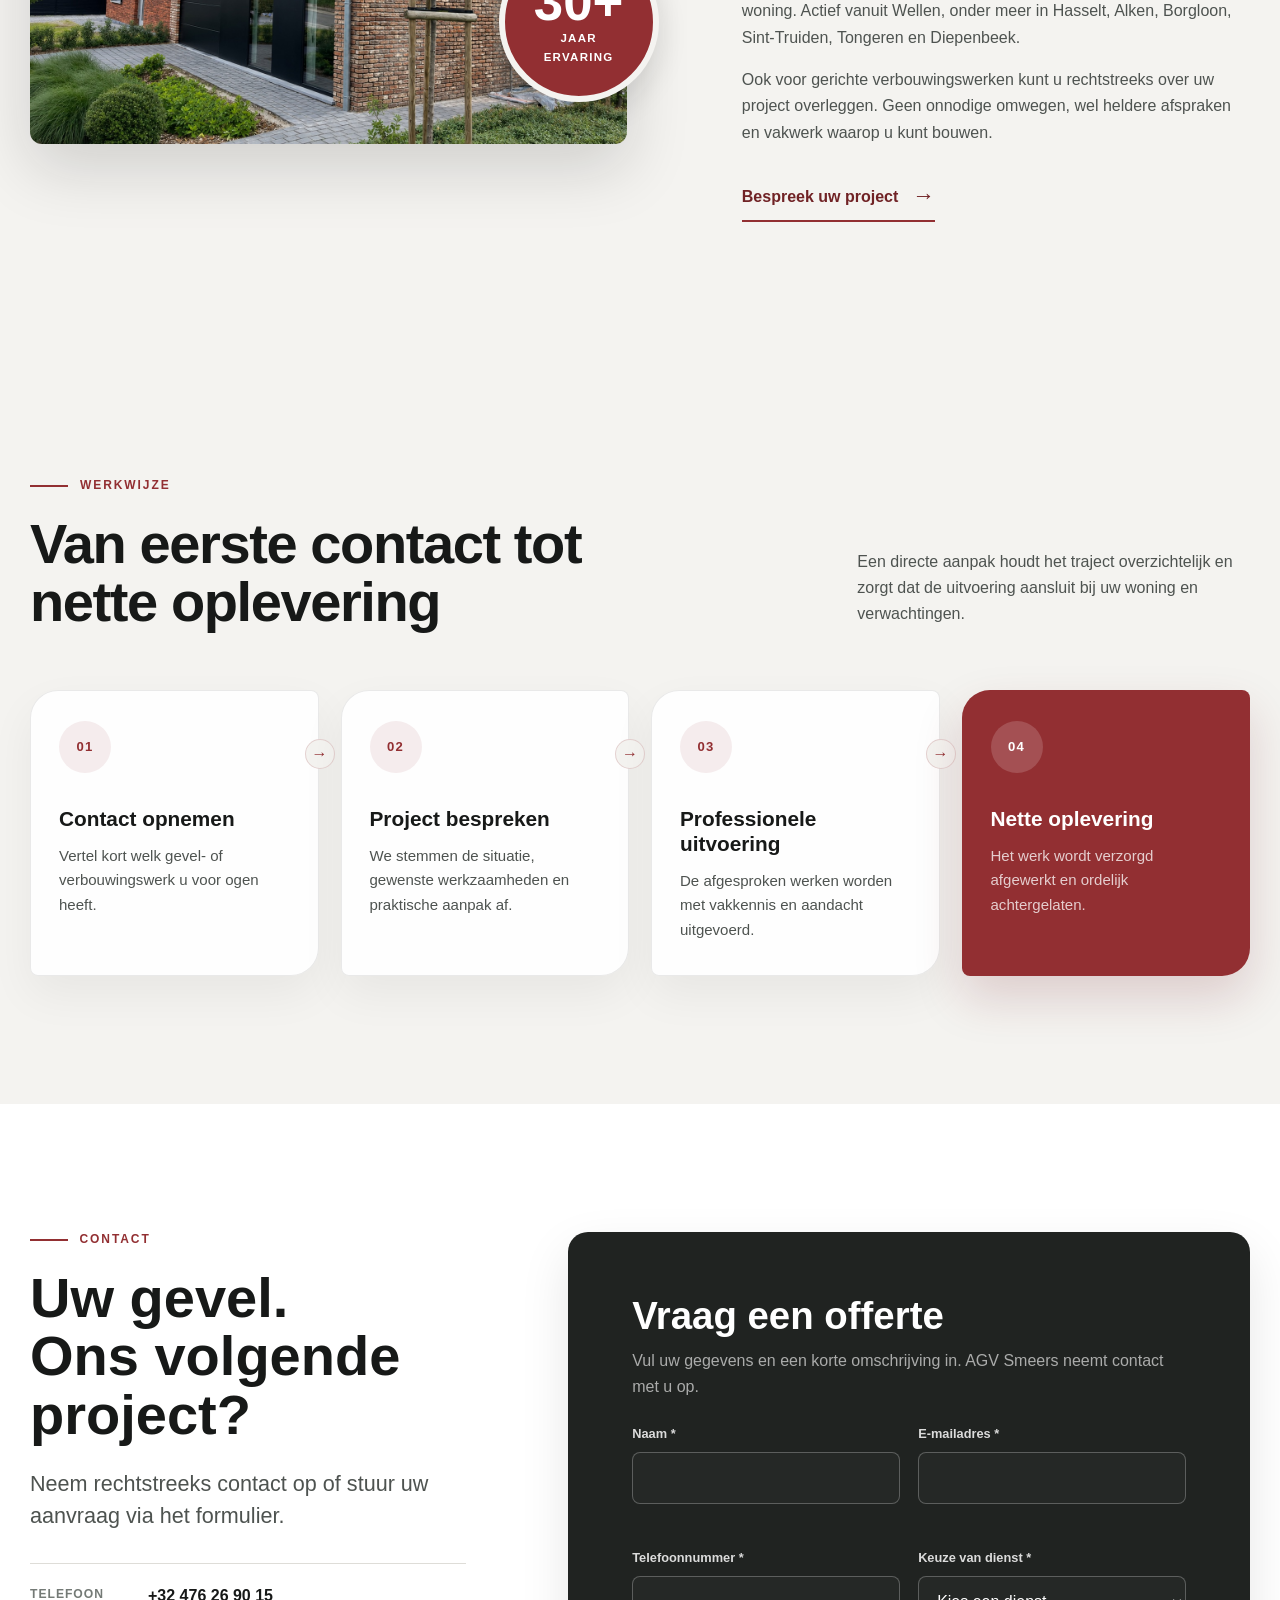
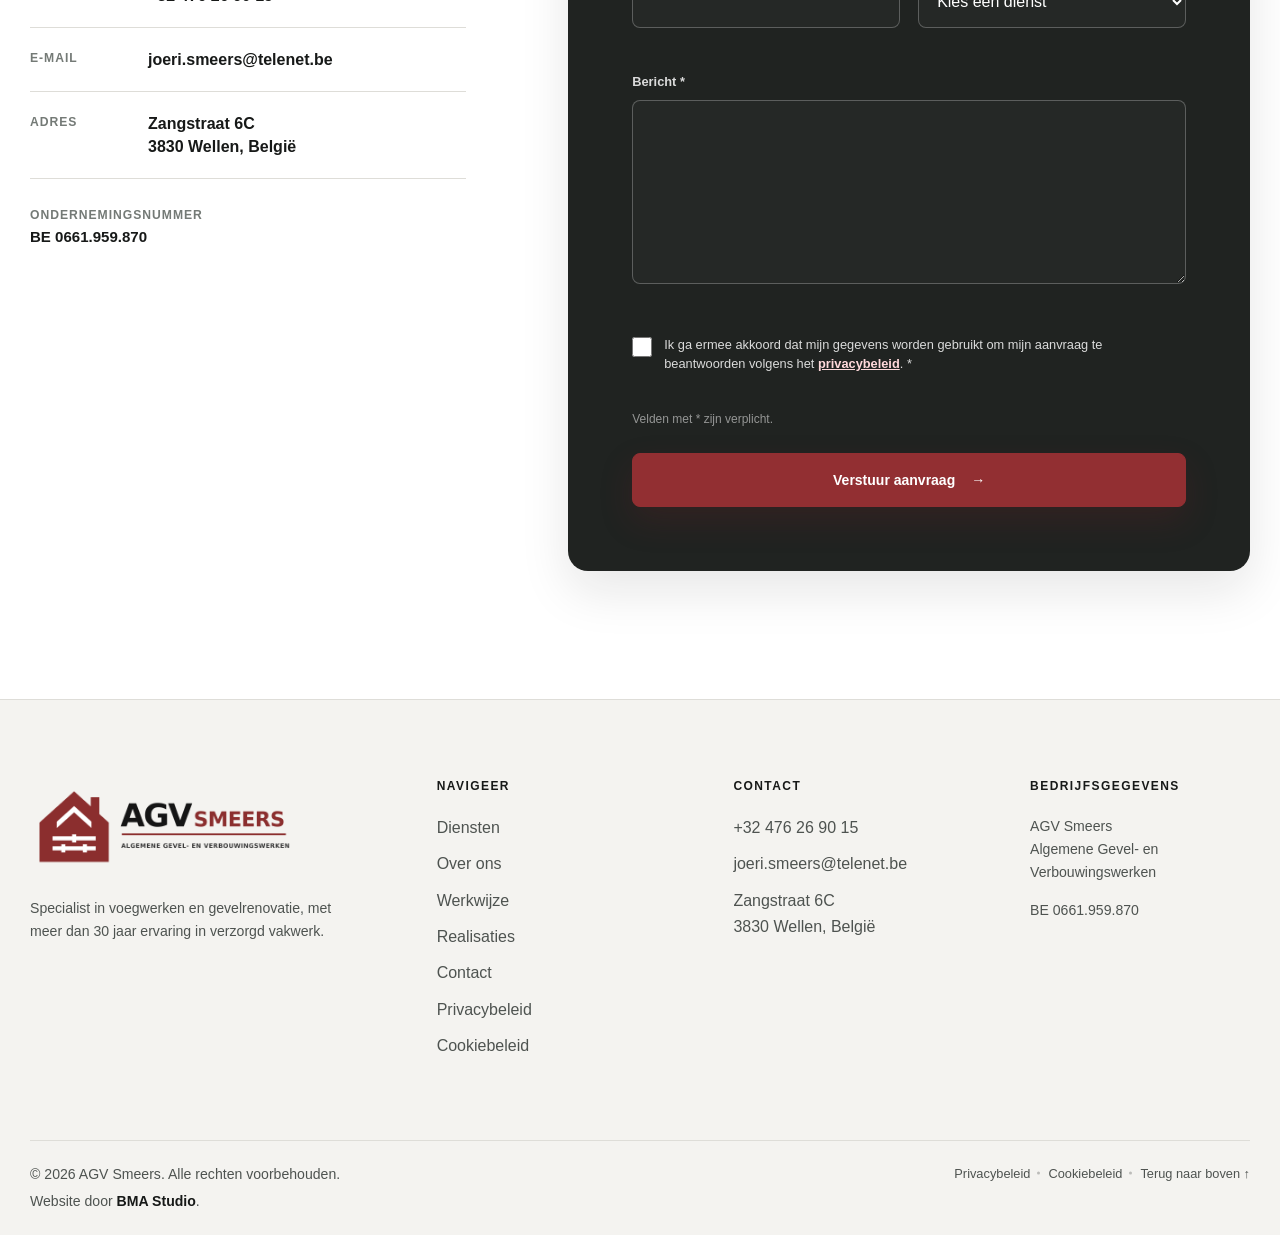
==== commit cbf45672: "Refine site layout and hero interactions" ====
--- a/index.html
+++ b/index.html
@@ -27,8 +27,8 @@
   <meta name="twitter:description" content="Gevelwerken, voegwerken en gevelrenovatie in Wellen en regio Hasselt.">
   <meta name="twitter:image" content="https://agvsmeers.be/assets/images/01-agv-smeers-gevelrenovatie-wellen.jpg">
   <link rel="preload" as="image" href="assets/images/01-agv-smeers-gevelrenovatie-wellen.jpg" fetchpriority="high">
-  <link rel="stylesheet" href="styles.css?v=20260919-4">
-  <script src="script.js?v=20260919-4" defer></script>
+  <link rel="stylesheet" href="styles.css?v=20260921-6">
+  <script src="script.js?v=20260921-7" defer></script>
   <script type="application/ld+json">
   {
     "@context": "https://schema.org",
--- a/styles.css
+++ b/styles.css
@@ -253,19 +253,18 @@
   right: 0;
   left: 0;
   height: var(--header-height);
-  background: rgba(255, 255, 255, 0.94);
+  background: #fff;
   border-bottom: 1px solid rgba(23, 25, 24, 0.08);
   box-shadow: none;
-  backdrop-filter: blur(18px);
   transition: height 220ms ease, background-color 220ms ease, box-shadow 220ms ease, border-color 220ms ease;
 }
 
 .site-header.header--scrolled,
 .site-header.menu-active {
   height: 78px;
-  background: rgba(255, 255, 255, 0.97);
+  background: #fff;
   border-color: rgba(23, 25, 24, 0.1);
-  box-shadow: 0 14px 42px rgba(10, 12, 11, 0.08);
+  box-shadow: 0 4px 20px rgba(10, 12, 11, 0.045);
 }
 
 .header-inner {
@@ -363,7 +362,7 @@
 .site-header::after {
   position: absolute;
   inset: auto 0 0;
-  height: 2px;
+  height: 0;
   content: "";
   background: var(--brand);
   transform: scaleX(var(--page-progress, 0));
@@ -758,6 +757,10 @@
 .before-after--scroll .before-after__stage {
   position: sticky;
   top: calc(var(--header-height) + 20px);
+}
+
+.before-after__copy {
+  position: static;
 }
 
 .before-after__copy h3 {
@@ -952,76 +955,86 @@
   margin-top: 16px;
 }
 
-/* Process */
-.process {
-  color: var(--ink);
-  background: var(--surface);
-  border-block: 1px solid var(--line);
-  overflow: visible;
-}
-
-.process::before {
-  content: none;
-}
-
-.process .eyebrow--light {
-  color: var(--brand);
-}
-
-.process .section-heading--light > p {
-  color: var(--ink-soft);
-}
-
+/* Process: four clear steps that read as one continuous route. */
+.process { color: var(--ink); background: var(--surface-warm); border-block: 0; }
+.process > .container { display: block; }
+.process .section-heading { margin-bottom: 58px; }
+.process .section-heading h2 { max-width: 660px; letter-spacing: -.025em; }
+.process .eyebrow--light { color: var(--brand); }
+.process .section-heading--light > p { color: var(--ink-soft); }
 .process-list {
+  position: relative;
   display: grid;
+  grid-template-columns: repeat(4, minmax(0, 1fr));
+  gap: 22px;
   margin: 0;
   padding: 0;
-  border-top: 1px solid var(--line);
   list-style: none;
-  grid-template-columns: repeat(4, 1fr);
-}
-
+}
 .process-list li {
-  display: flex;
-  min-height: 260px;
-  padding: 32px clamp(20px, 3vw, 34px);
-  border-right: 1px solid var(--line);
-  flex-direction: column;
-  justify-content: space-between;
-}
-
-.process-list li:first-child {
-  border-left: 1px solid var(--line);
-}
-
+  position: relative;
+  min-height: 252px;
+  padding: 30px 28px 32px;
+  border: 1px solid rgba(23, 25, 24, 0.09);
+  border-radius: 28px 8px 28px 8px;
+  background: rgba(255, 255, 255, 0.9);
+  box-shadow: 0 18px 46px rgba(23, 25, 24, 0.055);
+  transition: transform 220ms ease, border-color 220ms ease, box-shadow 220ms ease;
+}
+.process-list li:hover {
+  border-color: rgba(143, 32, 39, 0.2);
+  box-shadow: 0 24px 56px rgba(23, 25, 24, 0.09);
+  transform: translateY(-5px);
+}
+.process-list li:not(:last-child)::after {
+  position: absolute;
+  z-index: 2;
+  top: 48px;
+  right: -17px;
+  display: grid;
+  width: 30px;
+  height: 30px;
+  place-items: center;
+  border: 1px solid rgba(143, 32, 39, 0.16);
+  border-radius: 50%;
+  color: var(--brand);
+  background: var(--surface-warm);
+  content: "→";
+  font-size: 1rem;
+  line-height: 1;
+}
 .process-list > li > span {
-  display: inline-flex;
-  width: 42px;
-  height: 42px;
-  border: 1px solid rgba(146, 47, 50, 0.24);
-  align-items: center;
-  justify-content: center;
+  display: grid;
+  width: 52px;
+  height: 52px;
+  margin-bottom: 34px;
+  place-items: center;
+  border-radius: 50%;
   color: var(--brand);
-  background: var(--surface);
-  font-size: 0.72rem;
-  font-weight: 850;
-  letter-spacing: 0;
+  background: rgba(143, 32, 39, 0.08);
+  font-size: .82rem;
+  font-weight: 800;
   line-height: 1;
-}
-
+  letter-spacing: .1em;
+  font-variant-numeric: tabular-nums;
+}
+.process-list li > div { padding-top: 0; }
 .process-list h3 {
-  margin-bottom: 14px;
+  margin-bottom: 12px;
+  font-size: 1.3rem;
+  line-height: 1.2;
   color: var(--ink);
-  font-family: inherit;
-  font-size: clamp(1.2rem, 1.9vw, 1.55rem);
-  line-height: 1.18;
-}
-
-.process-list p {
-  margin-bottom: 0;
-  color: var(--ink-soft);
-  font-size: 0.93rem;
-}
+}
+.process-list p { margin: 0; color: var(--ink-soft); font-size: .94rem; max-width: 260px; }
+.process-list li:last-child {
+  border-color: transparent;
+  color: var(--white);
+  background: var(--brand);
+  box-shadow: 0 22px 48px rgba(104, 20, 27, 0.17);
+}
+.process-list li:last-child > span { color: var(--white); background: rgba(255, 255, 255, 0.16); }
+.process-list li:last-child h3 { color: var(--white); }
+.process-list li:last-child p { color: rgba(255, 255, 255, 0.76); }
 
 /* Projects */
 .projects {
@@ -1601,6 +1614,167 @@
   display: none;
 }
 
+/* Architectural details: restrained corners and one signature curved image. */
+:root {
+  --surface-warm: #f4f3f0;
+  --surface-muted: #e8e5df;
+  --line: #deddd8;
+}
+
+.hero {
+  position: relative;
+  border-radius: 0;
+}
+
+.hero-media {
+  animation: none;
+  transform: none;
+  will-change: transform;
+}
+
+.button { border-radius: 8px; }
+.trust-bar { border-top: 0; }
+.trust-item:first-child { border-left: 0; }
+.trust-item:last-child { border-right: 0; }
+
+.services {
+  isolation: isolate;
+  background: var(--surface-warm);
+  /* Preserve viewport-based sticky positioning for the comparison. */
+  overflow: visible;
+}
+.services::before {
+  position: absolute;
+  z-index: -1;
+  inset: 0;
+  content: "";
+  background: var(--ink);
+  border-radius: 40px 40px 0 0;
+}
+.services-visual > img { border-radius: 100px 12px 12px 12px; }
+.services-visual__label { border-radius: 12px; right: -12px; }
+.service-ledger { border-top: 0; }
+.service-line { border-radius: 12px; margin-bottom: 8px; }
+.service-line--primary::after { top: 24px; bottom: 24px; border-radius: 3px; }
+.service-line__tag { border-radius: 5px; }
+.comparison { border-radius: 16px; }
+.before-after__copy h3 { font-size: clamp(2.5rem, 3.6vw, 3.5rem); }
+.comparison__label { border-radius: 6px; }
+.about-visual { isolation: isolate; }
+.about-visual::before { border-radius: 100px 12px 12px 12px; }
+.about-visual img { border-radius: 100px 12px 12px 12px; }
+.experience-stamp {
+  border-radius: 50%;
+  border: 6px solid var(--surface-warm);
+  box-shadow: 0 12px 30px rgba(23,25,24,.12);
+}
+.gallery-item { border-radius: 12px; }
+.gallery-item--wide { border-radius: 28px 12px 12px 12px; }
+.form-panel { border-radius: 20px; box-shadow: 0 20px 50px rgba(18,20,19,.1); }
+.field input, .field select, .field textarea, .form-status { border-radius: 8px; }
+.lightbox img { border-radius: 10px; }
+.lightbox-close, .lightbox-nav { border-radius: 50%; }
+
+/* Hero concept: light editorial panel with a diagonal image split. */
+@media (min-width: 821px) {
+  .hero {
+    min-height: 100svh;
+    color: var(--ink);
+    background: var(--surface-warm);
+    border-radius: 0;
+  }
+
+  .hero::before {
+    content: none;
+  }
+
+  .hero-media {
+    z-index: -1;
+    left: 47%;
+    width: 57%;
+    height: 108%;
+    top: -4%;
+    object-position: 58% center;
+    clip-path: polygon(12% 0, 100% 0, 100% 100%, 0 100%);
+    transform: translate3d(0, var(--hero-parallax, 0px), 0) rotate(-2.1deg) scale(1.07);
+    transform-origin: center;
+  }
+
+  .hero-overlay {
+    display: none;
+  }
+
+  .hero-grid {
+    width: 100%;
+    max-width: none;
+    min-height: 100svh;
+    padding-top: calc(var(--header-height) + 48px);
+    padding-right: clamp(40px, 5vw, 96px);
+    padding-bottom: 82px;
+    padding-left: clamp(40px, 6vw, 112px);
+    align-items: center;
+  }
+
+  .hero-content {
+    width: min(42%, 720px);
+    max-width: 720px;
+    padding-left: 0;
+  }
+
+  .hero-content .eyebrow {
+    color: var(--brand);
+    letter-spacing: 0.16em;
+  }
+
+  .hero h1 {
+    max-width: 680px;
+    margin-bottom: 16px;
+    color: #172127;
+    font-family: Georgia, "Times New Roman", serif;
+    font-size: clamp(4rem, 5.25vw, 6rem);
+    font-weight: 500;
+    letter-spacing: -0.055em;
+    line-height: 0.96;
+  }
+
+  .hero h1 > span {
+    margin-top: 18px;
+    color: var(--ink-soft);
+    font-family: Georgia, "Times New Roman", serif;
+    font-size: clamp(1.8rem, 2.5vw, 2.6rem);
+    letter-spacing: -0.015em;
+    line-height: 1.05;
+    word-spacing: 0.18em;
+  }
+
+  .hero-intro {
+    max-width: 560px;
+    color: var(--ink-soft);
+    font-size: clamp(1rem, 1.4vw, 1.18rem);
+  }
+
+  .hero-actions .button--ghost {
+    color: var(--ink);
+    background: transparent;
+    border-color: rgba(23, 25, 24, 0.4);
+  }
+
+  .hero-actions .button--ghost:hover {
+    color: var(--white);
+    background: var(--ink);
+    border-color: var(--ink);
+  }
+
+  .scroll-cue {
+    right: auto;
+    bottom: 28px;
+    left: clamp(40px, 6vw, 112px);
+    color: var(--ink-soft);
+  }
+
+  .scroll-cue svg { stroke: var(--brand); }
+}
+
 /* Lightbox */
 .lightbox {
   width: 100%;
@@ -1700,6 +1874,60 @@
   transform: translateY(0);
 }
 
+/* Broad masthead with a dedicated action area. */
+@media (min-width: 821px) {
+  .header-inner {
+    width: 100%;
+    max-width: none;
+    padding-left: clamp(24px, 4vw, 72px);
+  }
+
+  .site-header .brand {
+    width: 236px;
+    padding-right: 32px;
+    border-right: 1px solid var(--line);
+    flex-shrink: 0;
+  }
+
+  .site-header .brand img { max-height: 64px; }
+  .site-nav { height: 100%; gap: clamp(18px, 2.5vw, 40px); }
+
+  .site-nav > a:not(.button) {
+    display: flex;
+    height: 100%;
+    padding-block: 0;
+    align-items: center;
+    font-size: .85rem;
+    font-weight: 600;
+  }
+
+  .site-nav > a:not(.button)::after {
+    width: 100%;
+    height: 2px;
+    bottom: 0;
+    border-radius: 0;
+  }
+
+  .site-nav .button--header {
+    height: 100%;
+    margin-left: 8px;
+    padding-inline: clamp(24px, 3vw, 48px);
+    border: 0;
+    border-radius: 0;
+    gap: 22px;
+    font-weight: 700;
+    box-shadow: none;
+  }
+
+  .site-nav .button--header::after { content: "↗"; font-size: 1.35rem; font-weight: 400; }
+  .site-nav .button--header:hover { transform: none; }
+}
+
+@media (min-width: 821px) and (max-width: 1000px) {
+  .site-header .brand { width: 204px; padding-right: 20px; }
+  .site-nav .button--header { padding-inline: 20px; gap: 14px; }
+}
+
 @media (prefers-reduced-motion: no-preference) {
   .reveal-ready .gallery-item.is-visible img {
     animation: photo-reveal 850ms cubic-bezier(.2, .65, .3, 1) both;
@@ -1725,6 +1953,7 @@
 
 @media (max-width: 820px) {
   :root { --header-height: 78px; }
+  .site-header { top: 0; right: 0; left: 0; border-radius: 0; }
 
   .container,
   .header-inner { width: min(calc(100% - 32px), var(--container)); }
@@ -1745,7 +1974,7 @@
     height: 46px;
     padding: 12px 10px;
     border: 1px solid rgba(23, 25, 24, 0.18);
-    border-radius: 2px;
+    border-radius: 8px;
     background: rgba(244, 241, 235, 0.6);
     align-content: center;
     gap: 5px;
@@ -1825,8 +2054,8 @@
 
   .hero-media {
     object-position: 55% 48%;
-    transform: rotate(-1.4deg) scale(1.065);
-    animation-name: hero-settle-mobile;
+    transform: none;
+    animation: none;
   }
 
   @keyframes hero-settle-mobile {
@@ -1874,7 +2103,7 @@
 
   .before-after__copy h3 { font-size: 2.25rem; margin-bottom: 12px; }
   .before-after__copy .before-after__legend { display: none; }
-  .before-after__stage .comparison { max-width: 560px; margin-inline: auto; }
+  .before-after__stage .comparison { width: 100%; max-width: 560px; margin-inline: auto; }
 
   .before-after__copy {
     display: grid;
@@ -1884,16 +2113,34 @@
   }
 
   .before-after__copy .eyebrow,
-  .before-after__copy .before-after__legend {
-    grid-column: 1 / -1;
-  }
+  .before-after__copy .before-after__legend { grid-column: 1 / -1; }
 
   .about-grid { grid-template-columns: 1fr; }
   .about-visual { width: min(90%, 640px); }
   .about-visual img { aspect-ratio: 4 / 3; }
 
-  .process-list { grid-template-columns: repeat(2, 1fr); }
-  .process-list li { min-height: 230px; border-bottom: 1px solid var(--line); }
+  .process .section-heading { margin-bottom: 48px; }
+  .process .section-heading--light > p { max-width: 560px; }
+  .process-list { grid-template-columns: 1fr; gap: 42px; }
+  .process-list li {
+    display: grid;
+    min-height: 0;
+    grid-template-columns: 52px minmax(0, 1fr);
+    gap: 24px;
+    padding: 26px;
+    align-items: start;
+  }
+  .process-list li:not(:last-child)::after {
+    top: auto;
+    right: 50%;
+    bottom: -36px;
+    width: 30px;
+    height: 30px;
+    content: "↓";
+    transform: translateX(50%);
+  }
+  .process-list > li > span { margin: 0; }
+  .process-list p { max-width: 480px; }
 
   .gallery {
     grid-auto-rows: 280px;
@@ -1970,7 +2217,7 @@
   .before-after__copy { display: block; }
   .before-after__copy h3 { font-size: 2rem; }
   .before-after__copy > p:not(.eyebrow) { display: none; }
-  .before-after__stage .comparison { width: min(100%, calc((100svh - 290px) * 1.3333)); }
+  .before-after__stage .comparison { width: 100%; }
   .comparison__label { top: 10px; }
   .comparison__label--before { right: 10px; }
   .comparison__label--after { left: 10px; }
@@ -1980,17 +2227,7 @@
   .experience-stamp { right: -18px; bottom: 24px; width: 128px; height: 128px; }
   .experience-stamp strong { font-size: 2.8rem; }
 
-  .process-list { grid-template-columns: 1fr; }
-  .process-list li {
-    display: grid;
-    min-height: auto;
-    padding: 24px 0;
-    border-right: 0;
-    grid-template-columns: 56px 1fr;
-    gap: 18px;
-  }
-  .process-list li:first-child { border-left: 0; }
-  .process-list > li > span { margin: 2px 0 0; }
+  .process-list h3 { font-size: 1.3rem; }
 
   .gallery {
     display: grid;
@@ -2047,6 +2284,7 @@
   }
   .mobile-contact-bar a {
     display: grid;
+    border-radius: 8px;
     color: var(--ink);
     border: 1px solid var(--ink);
     font-size: 0.78rem;
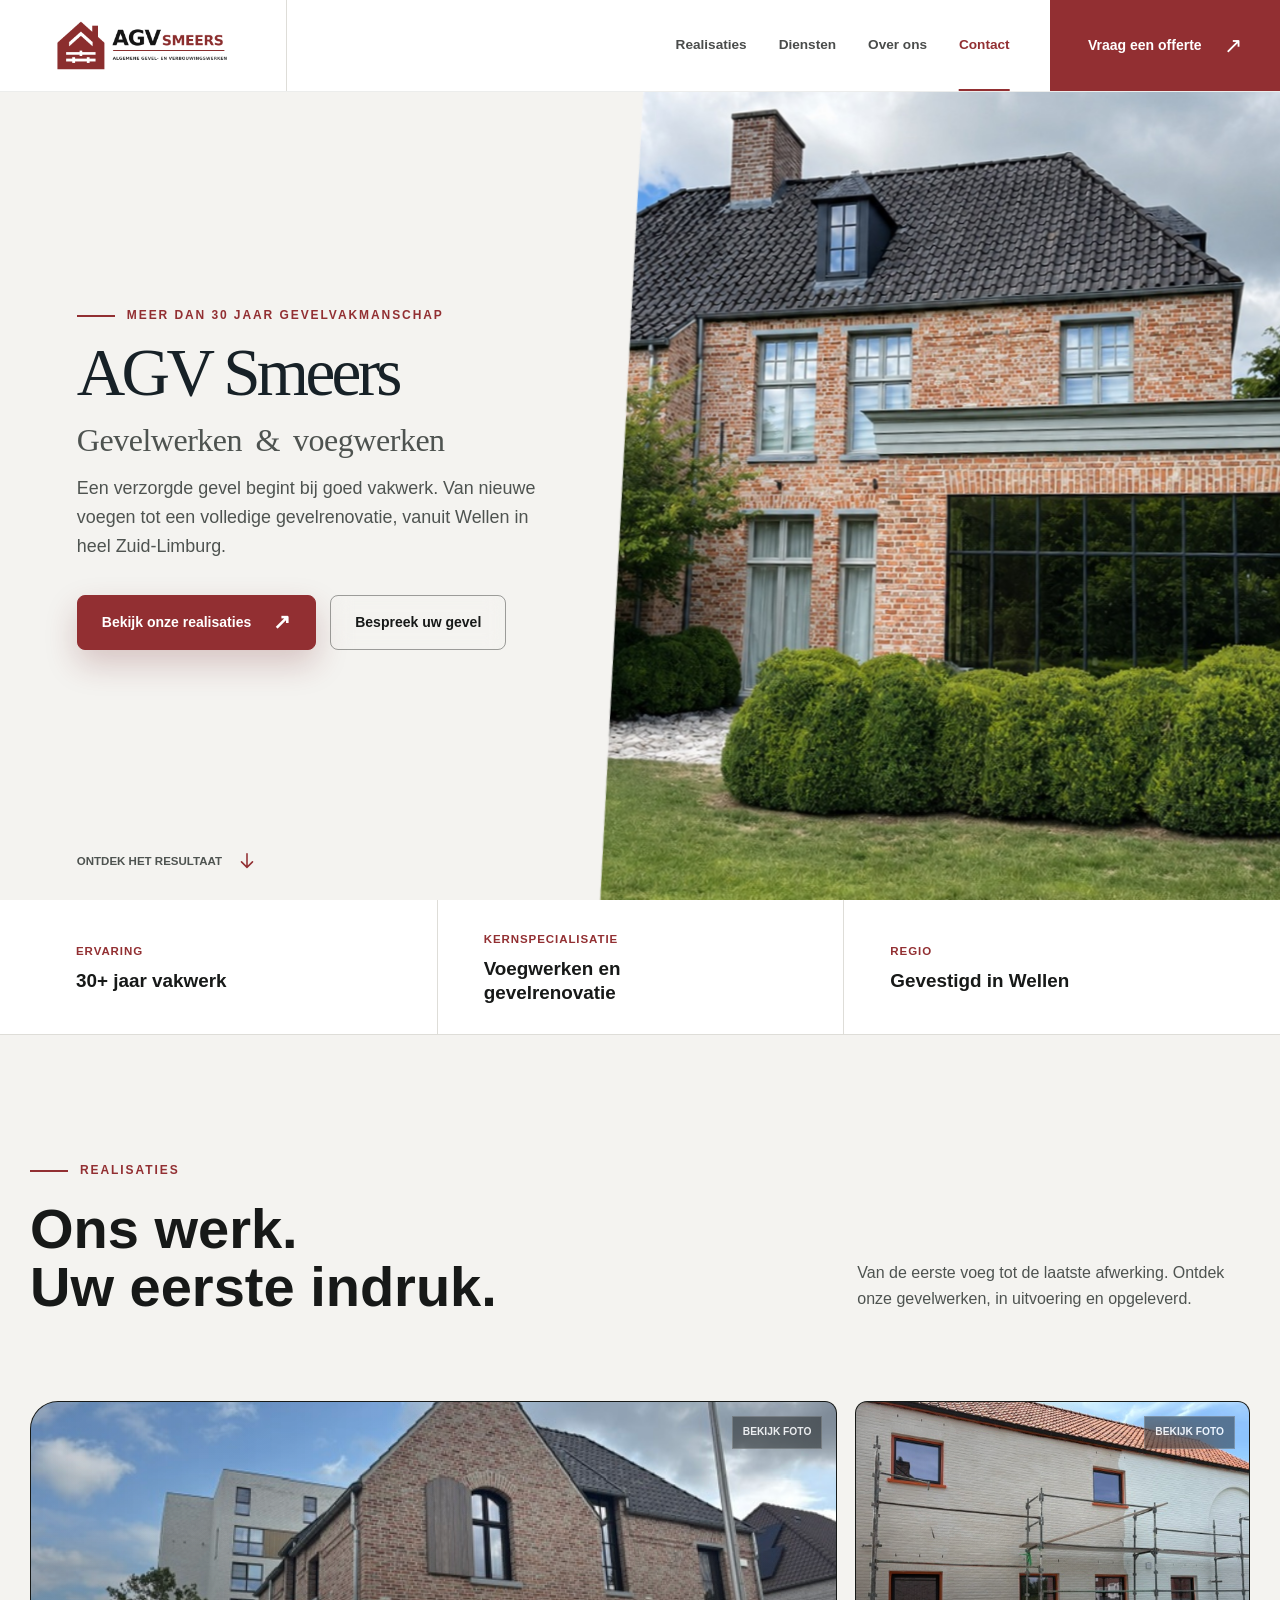
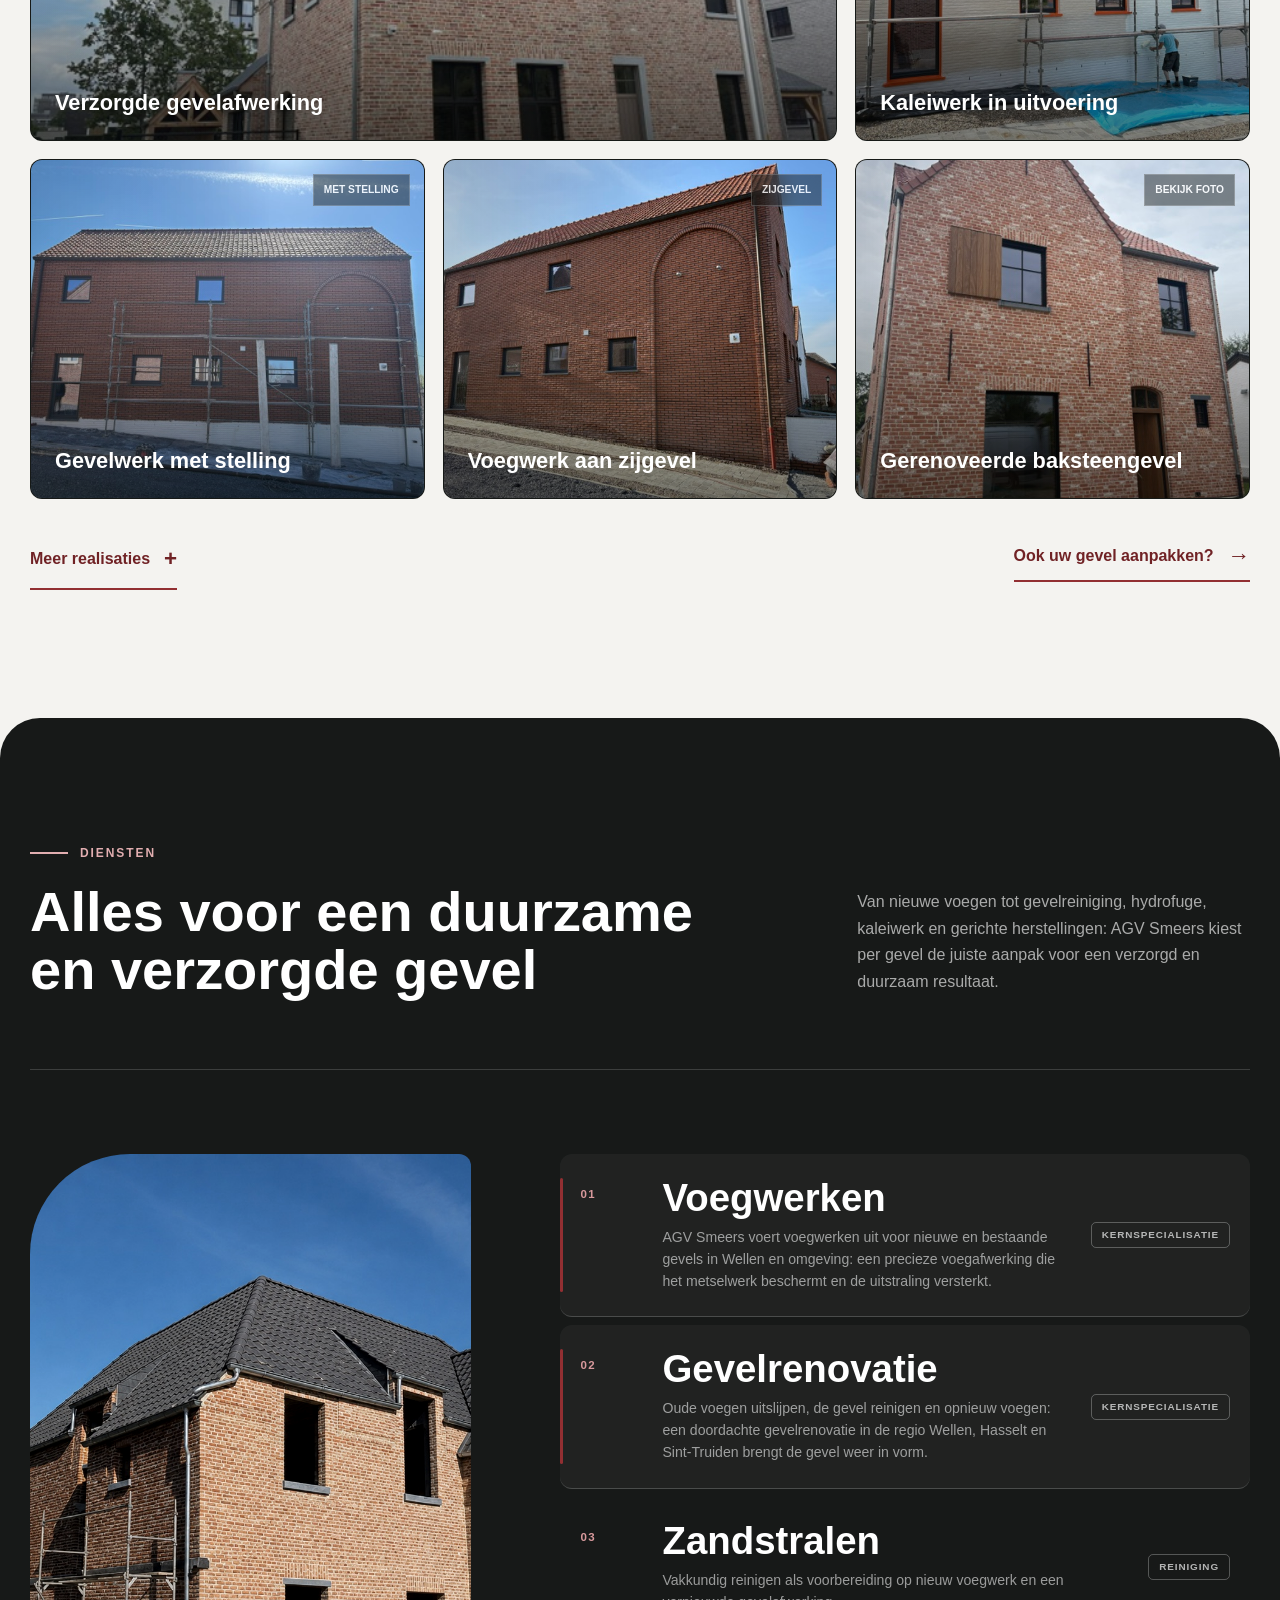
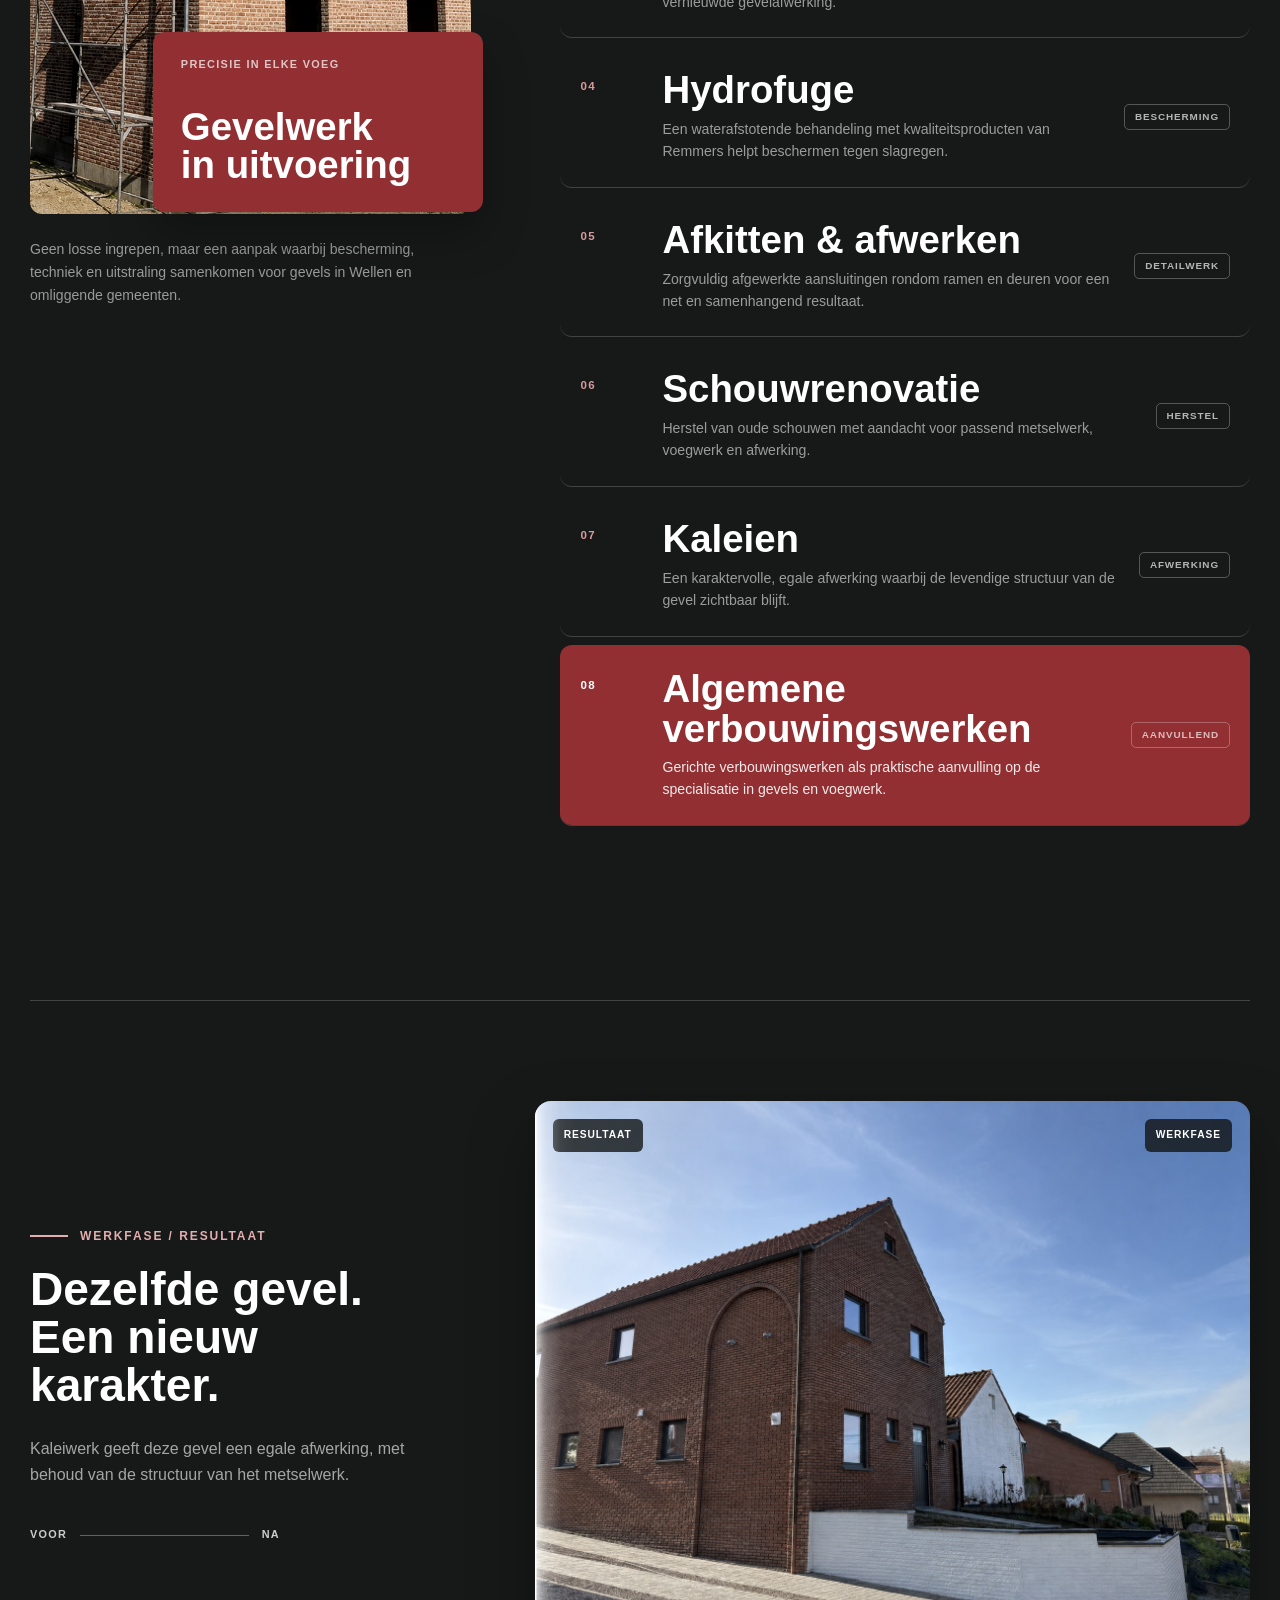
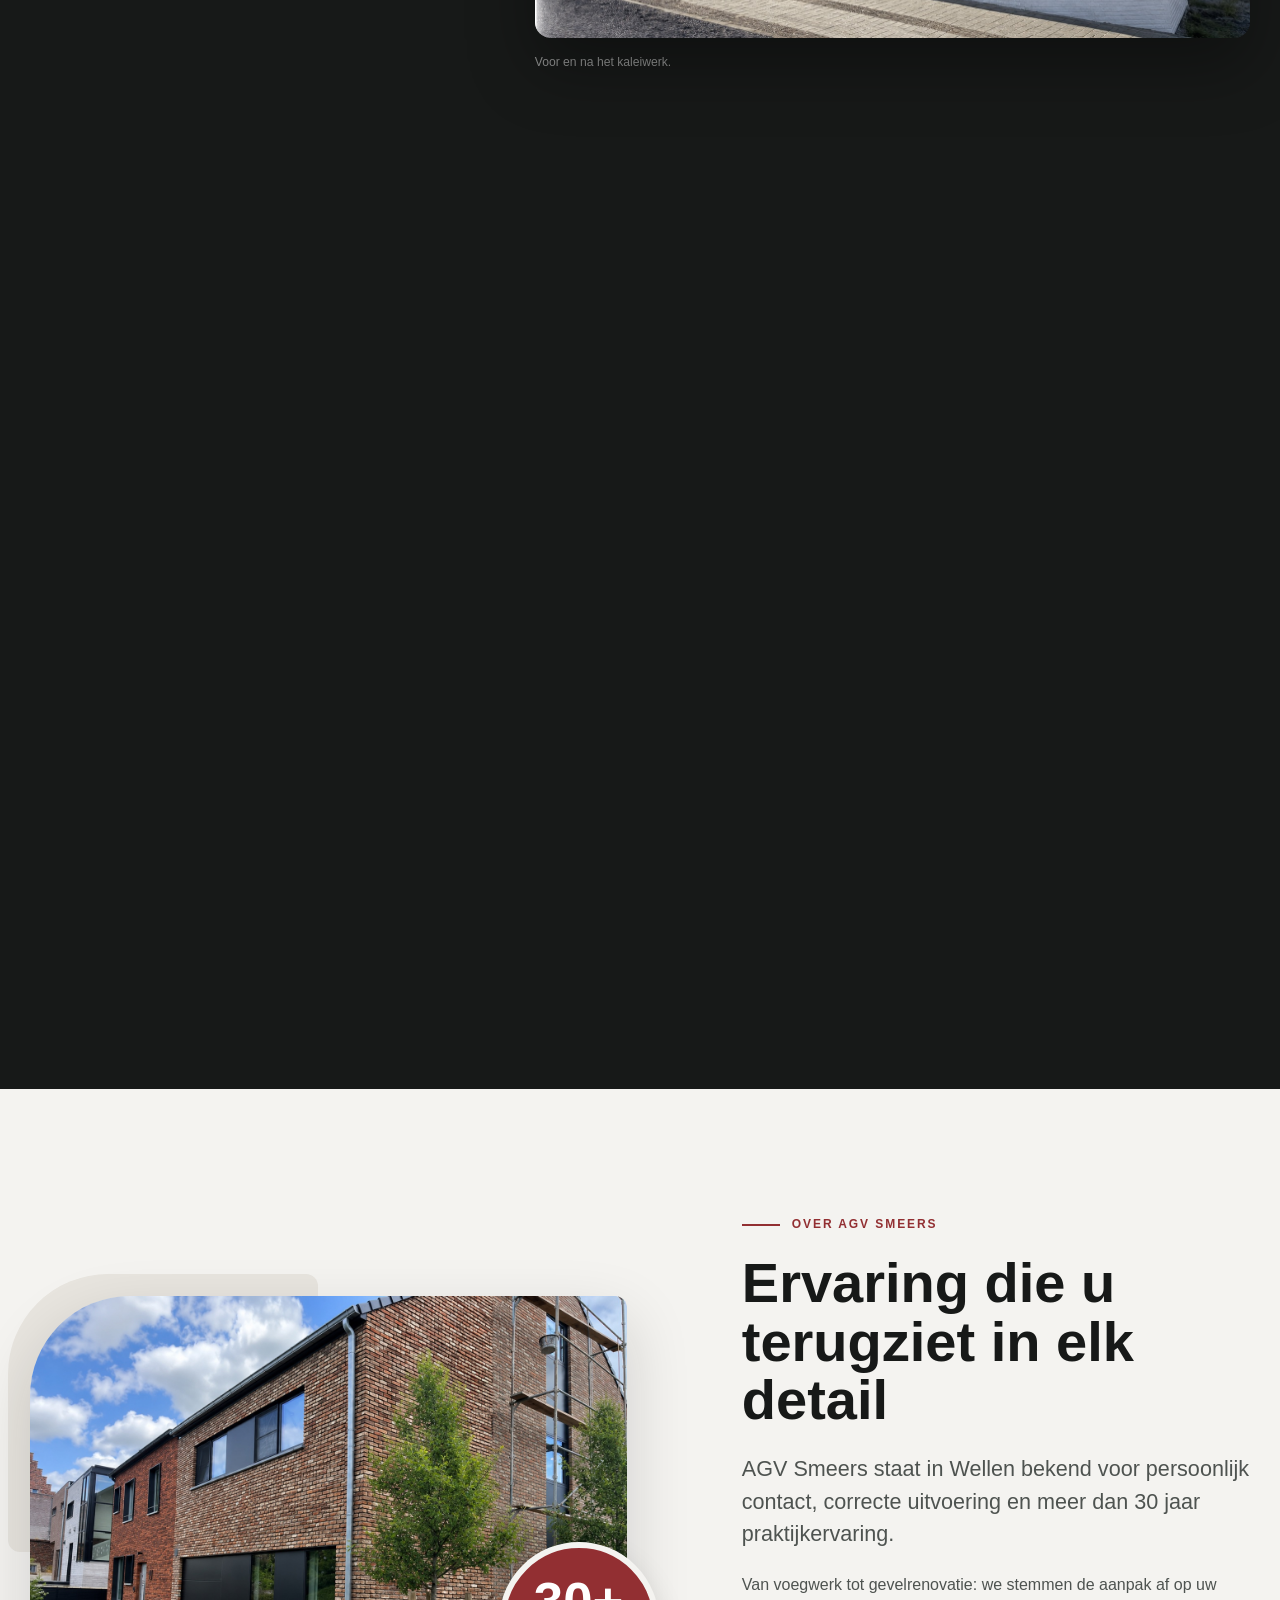
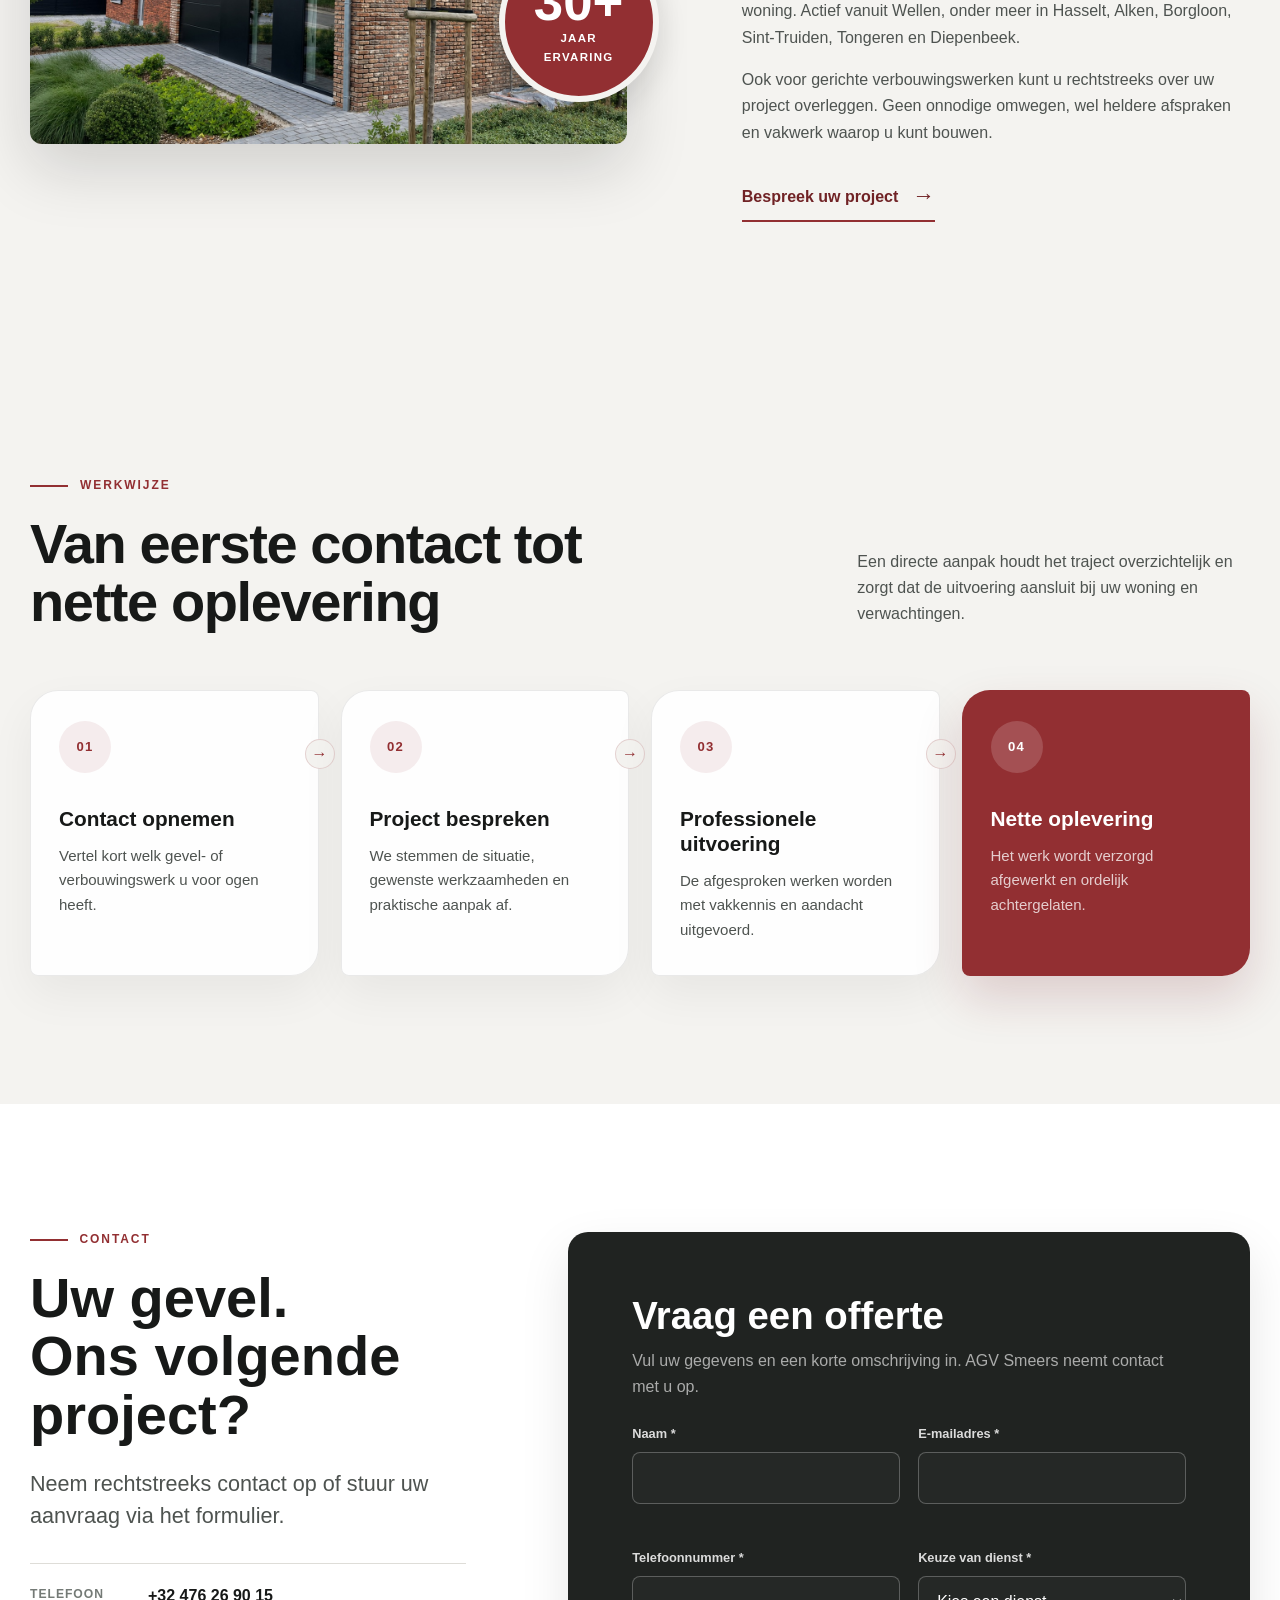
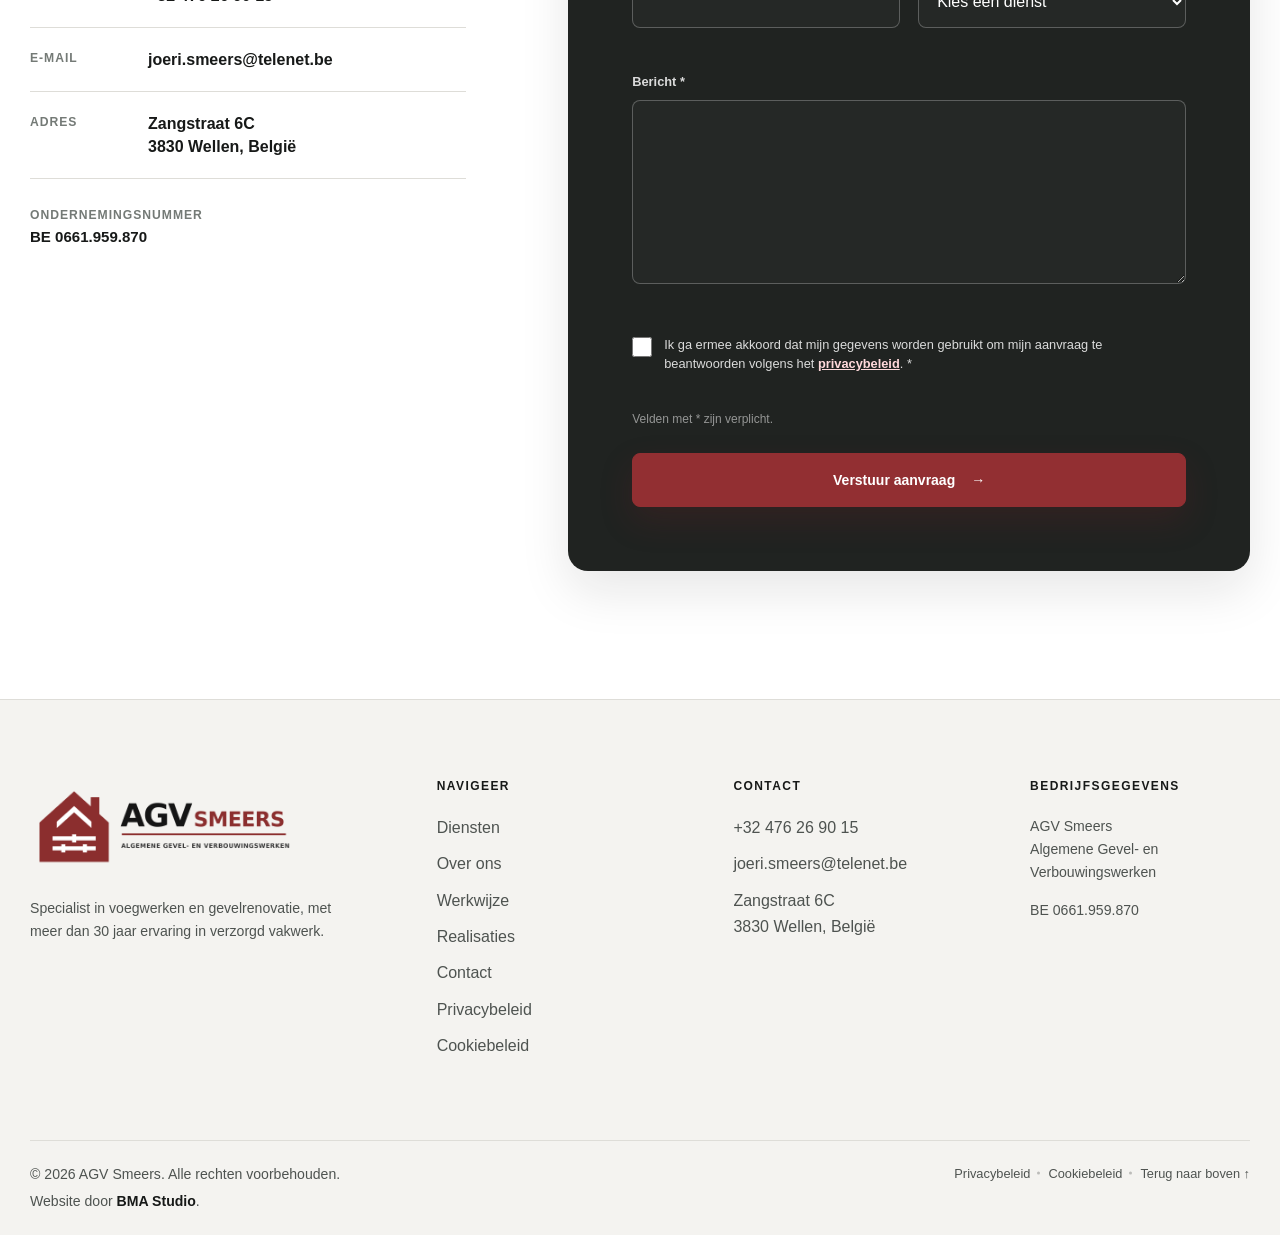
==== commit 5b9023cf: "Restore sticky hero scroll transition" ====
--- a/index.html
+++ b/index.html
@@ -27,8 +27,8 @@
   <meta name="twitter:description" content="Gevelwerken, voegwerken en gevelrenovatie in Wellen en regio Hasselt.">
   <meta name="twitter:image" content="https://agvsmeers.be/assets/images/01-agv-smeers-gevelrenovatie-wellen.jpg">
   <link rel="preload" as="image" href="assets/images/01-agv-smeers-gevelrenovatie-wellen.jpg" fetchpriority="high">
-  <link rel="stylesheet" href="styles.css?v=20260921-6">
-  <script src="script.js?v=20260921-7" defer></script>
+  <link rel="stylesheet" href="styles.css?v=20260921-8">
+  <script src="script.js?v=20260921-8" defer></script>
   <script type="application/ld+json">
   {
     "@context": "https://schema.org",
--- a/styles.css
+++ b/styles.css
@@ -1622,7 +1622,8 @@
 }
 
 .hero {
-  position: relative;
+  position: sticky;
+  top: 0;
   border-radius: 0;
 }
 
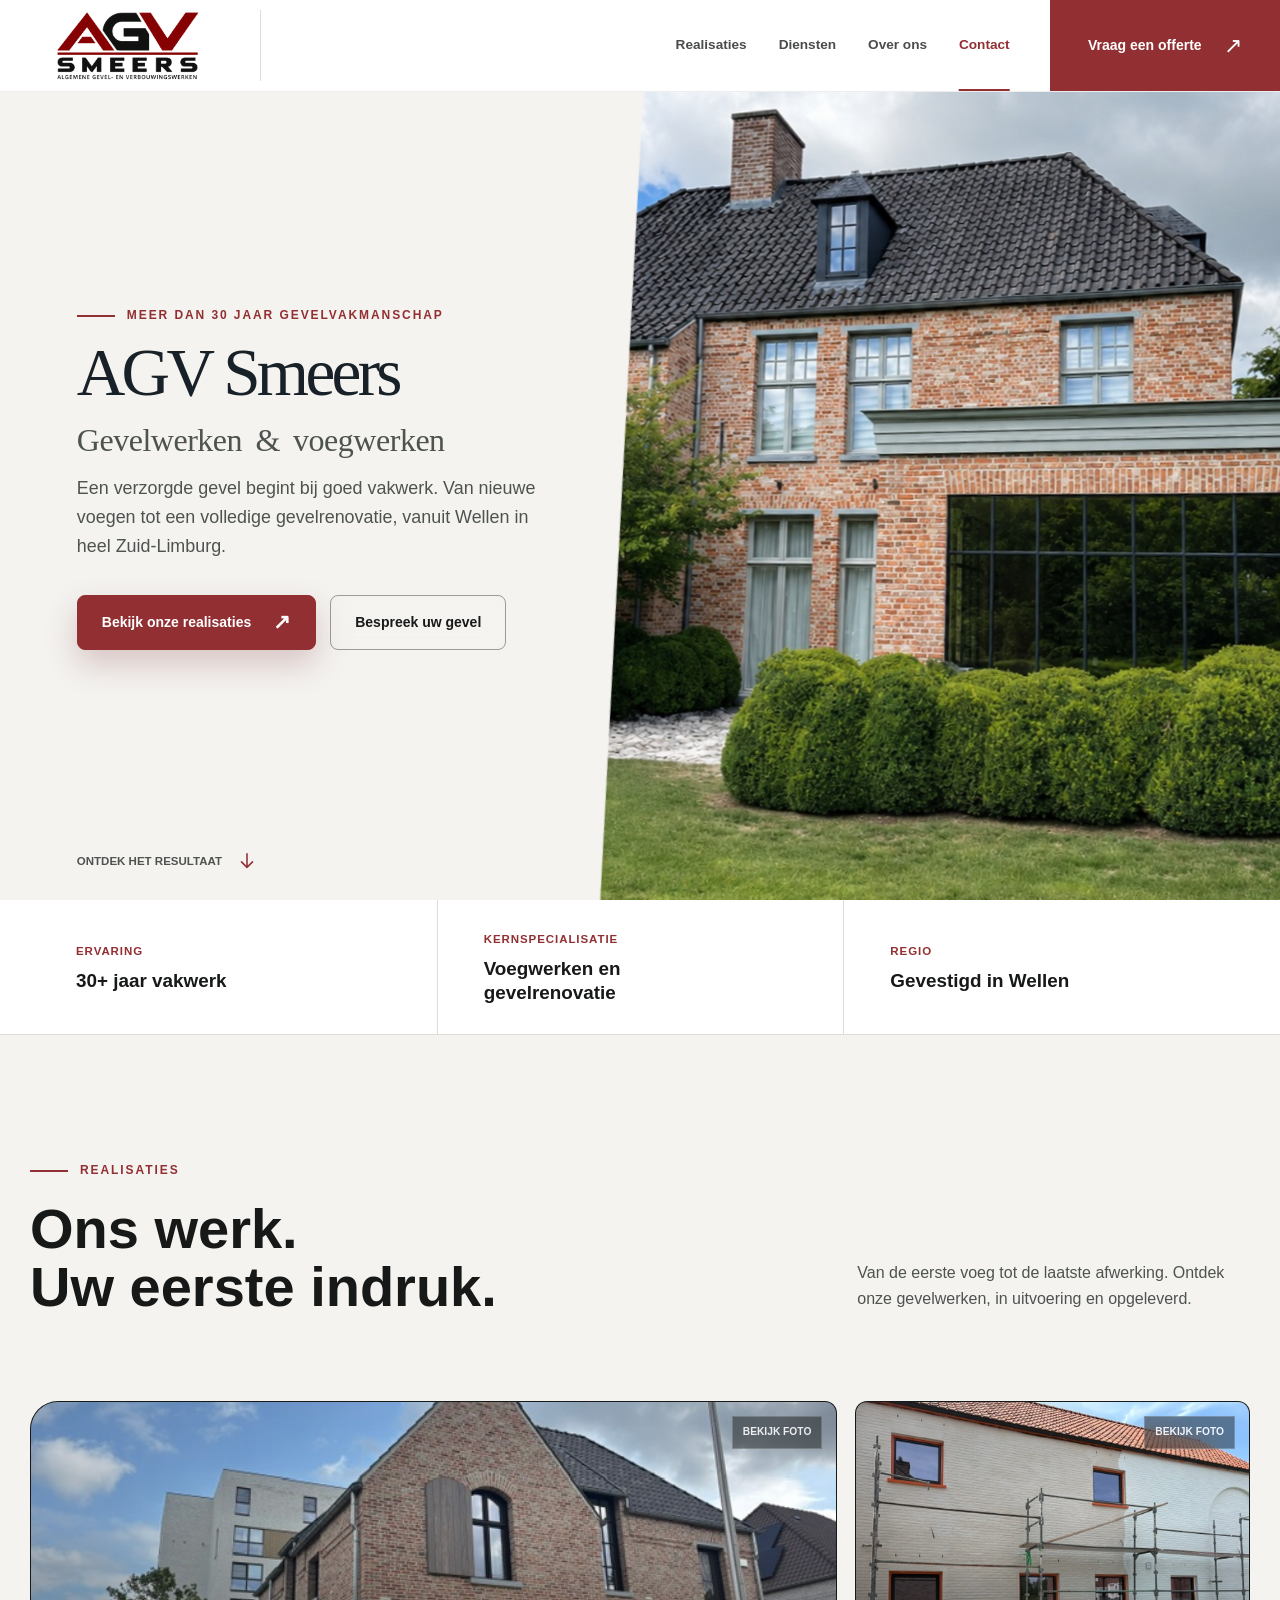
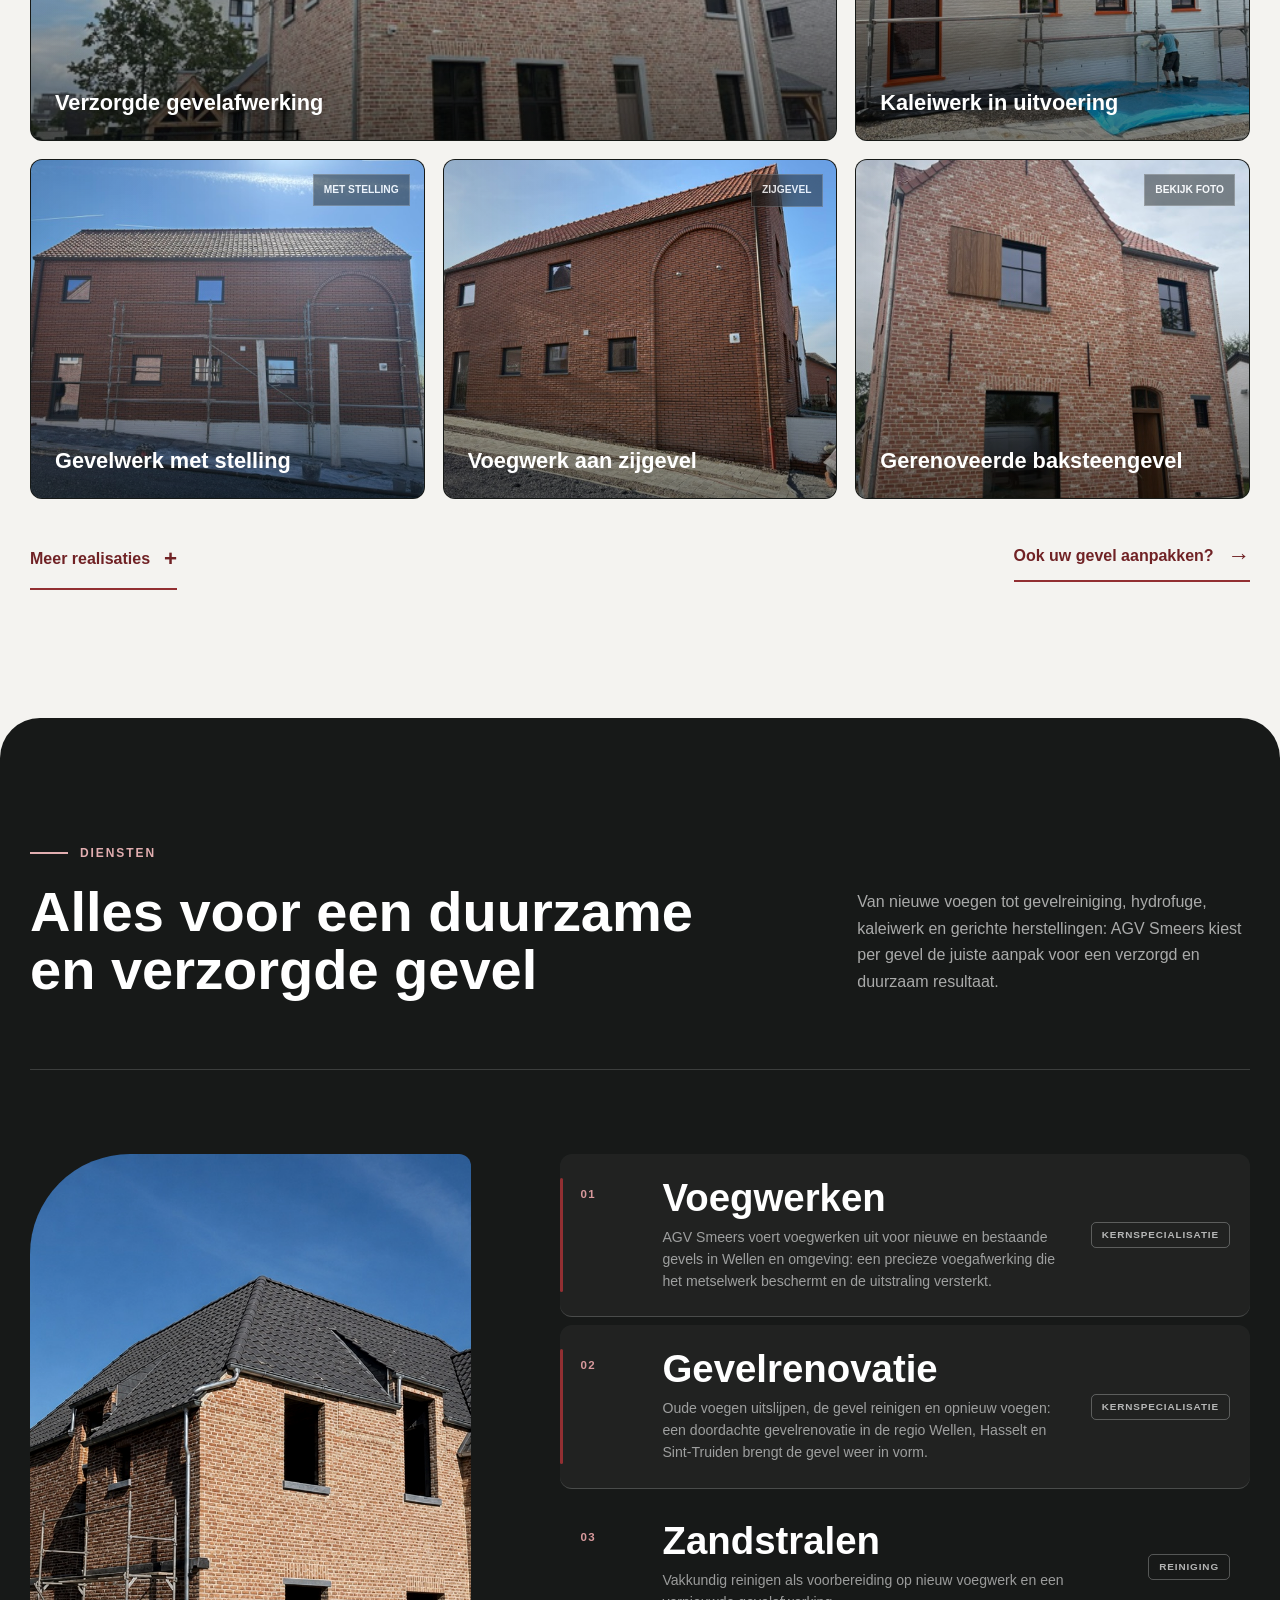
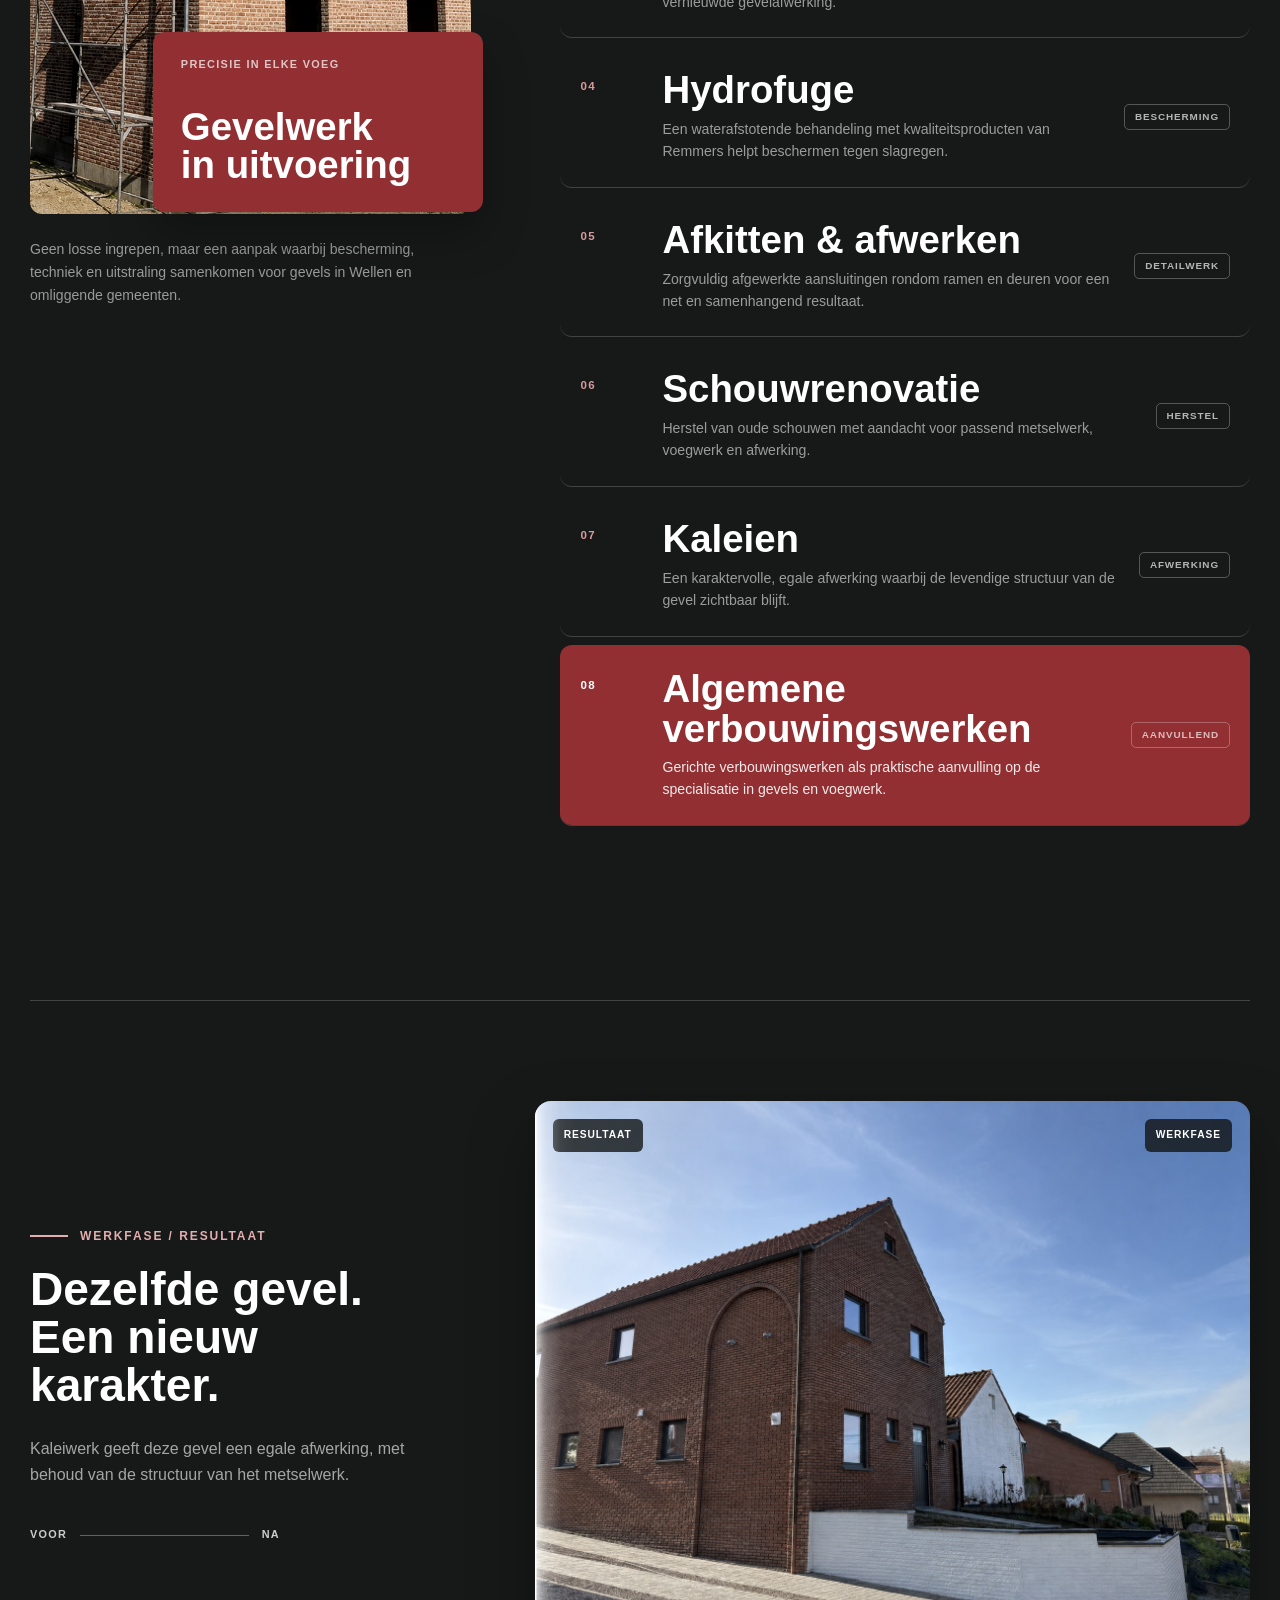
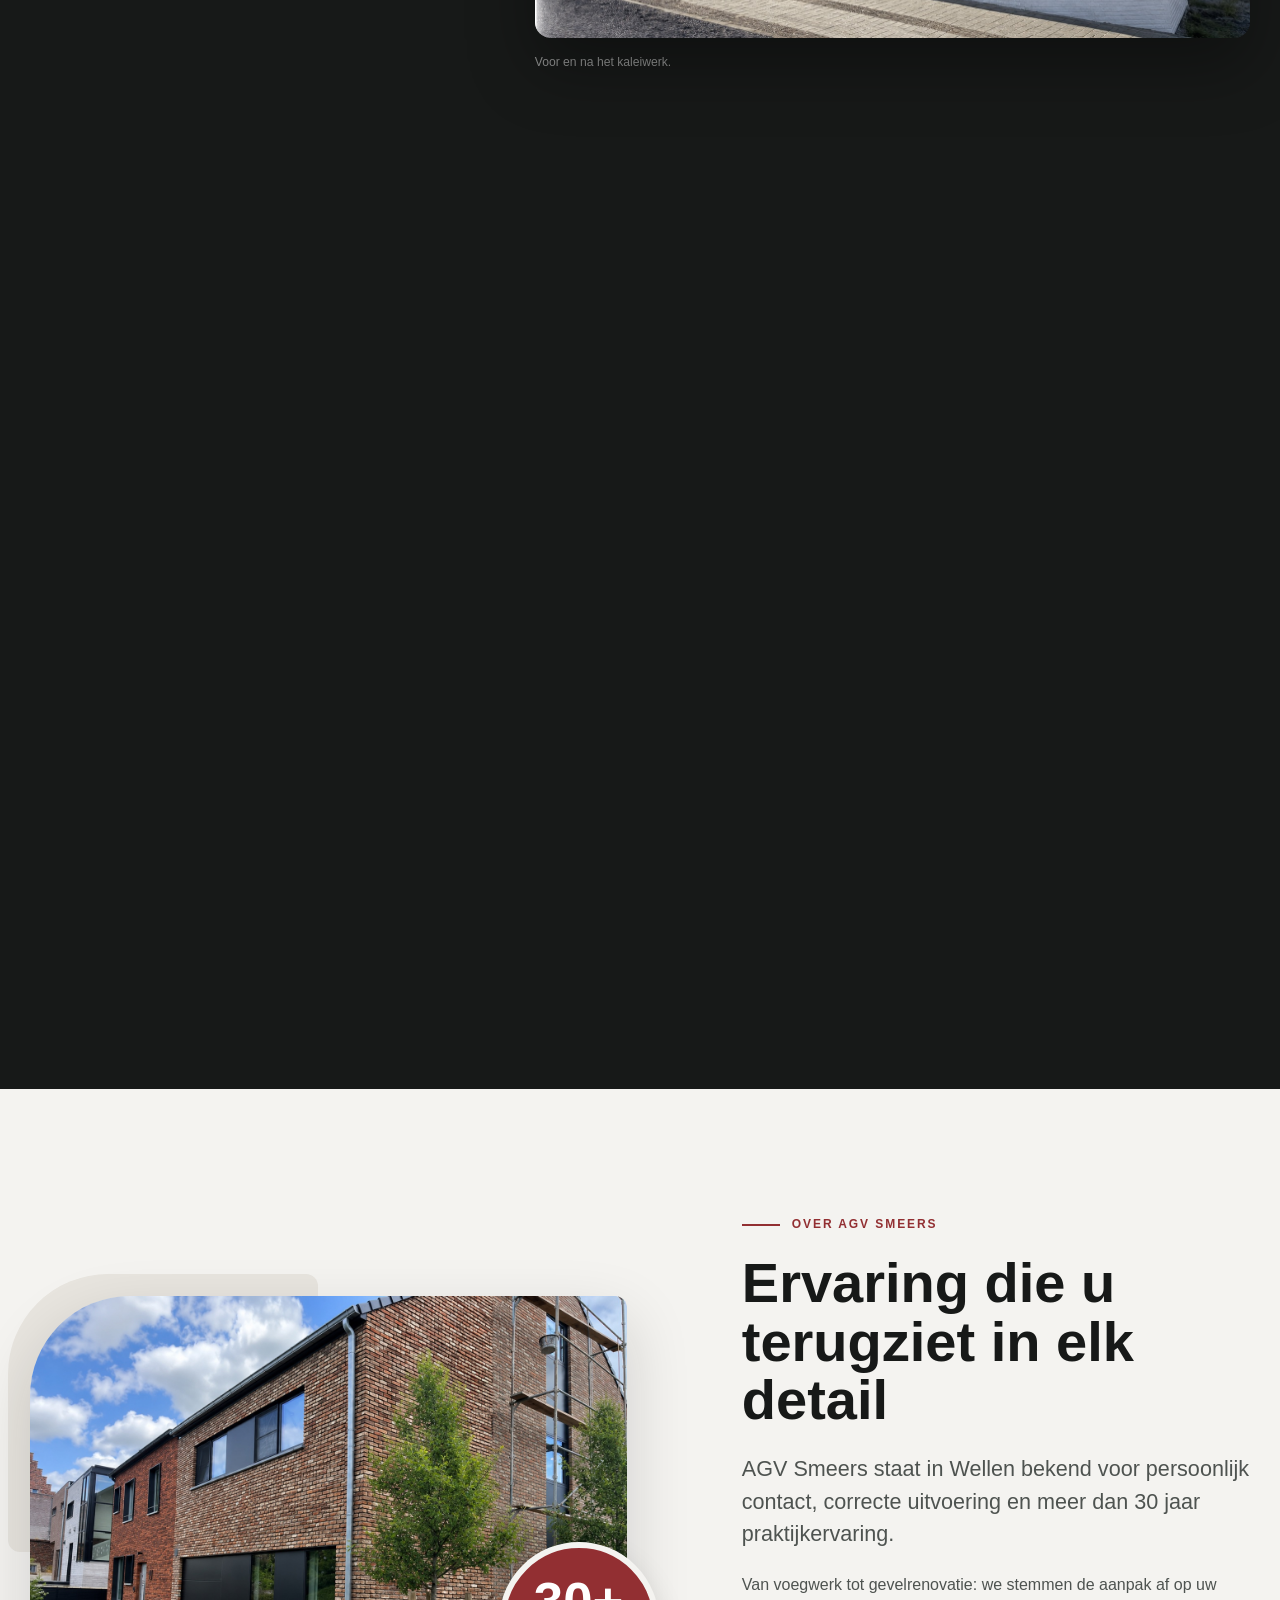
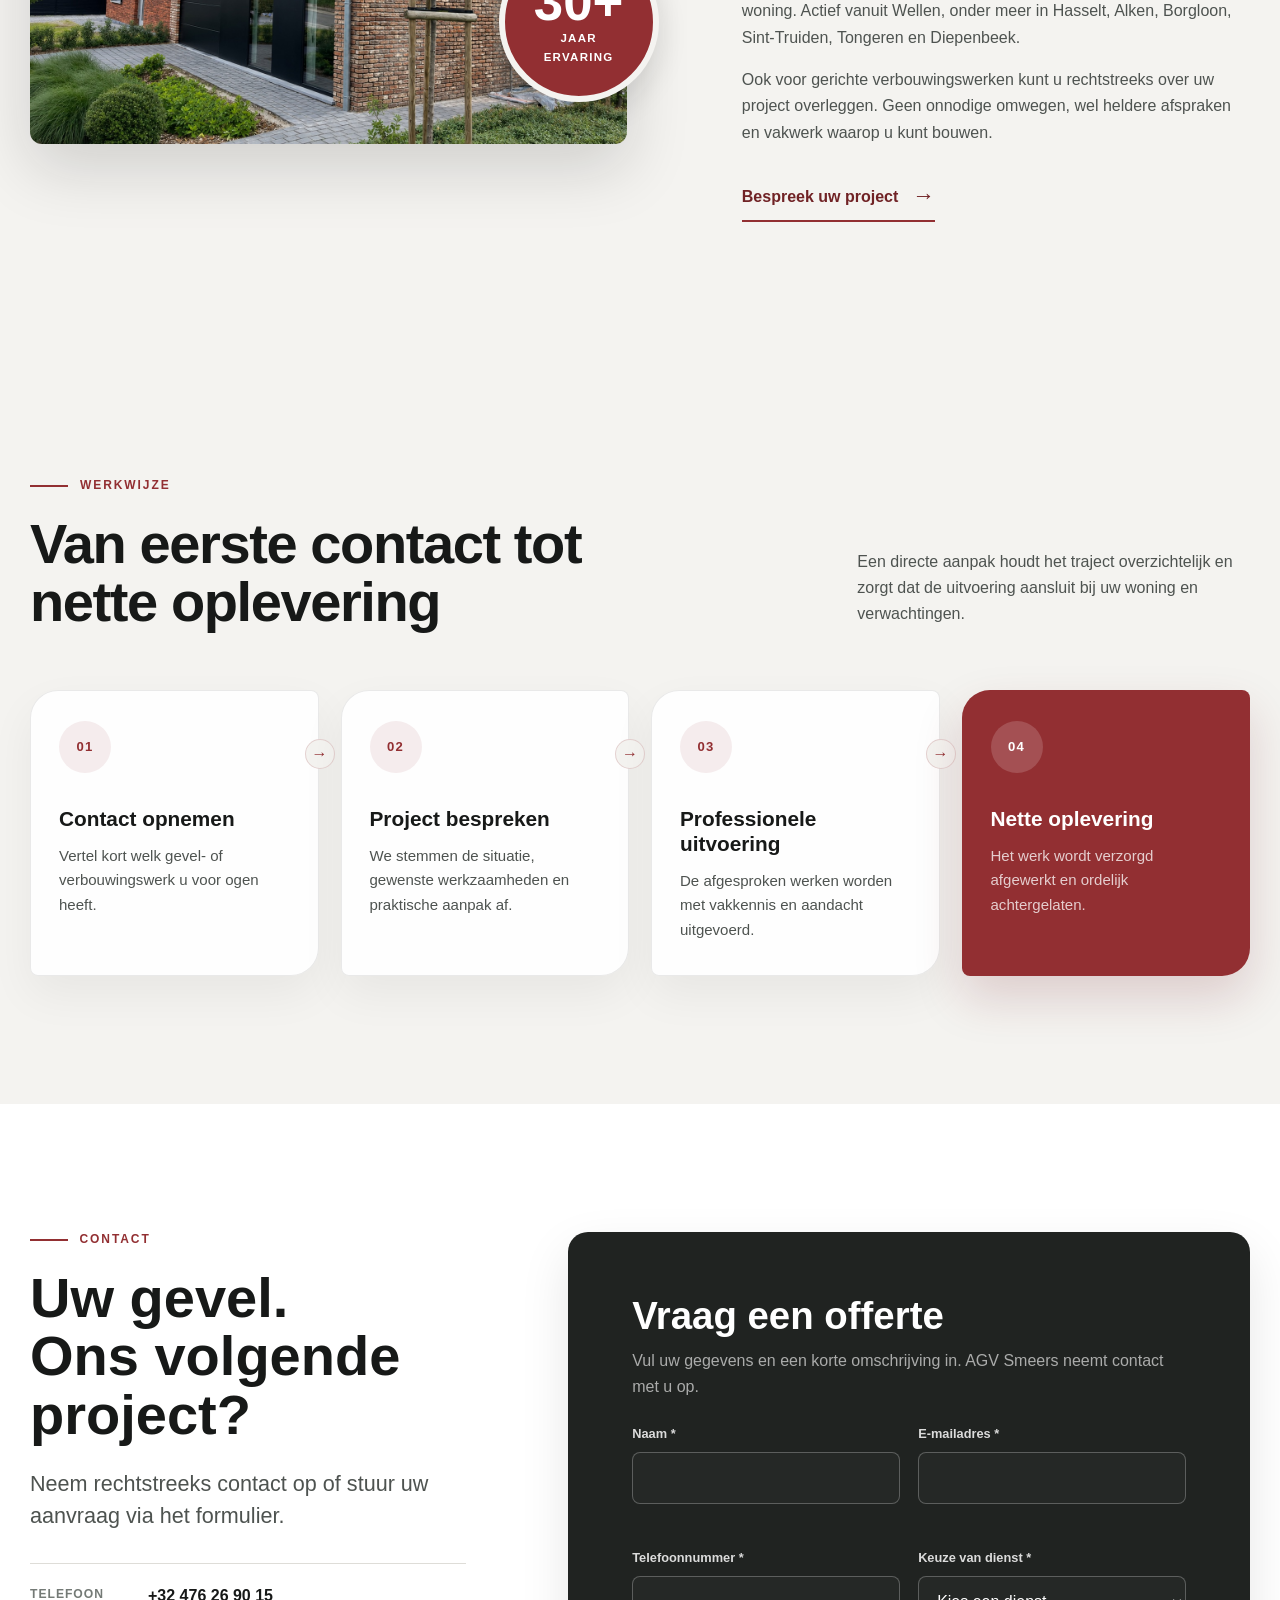
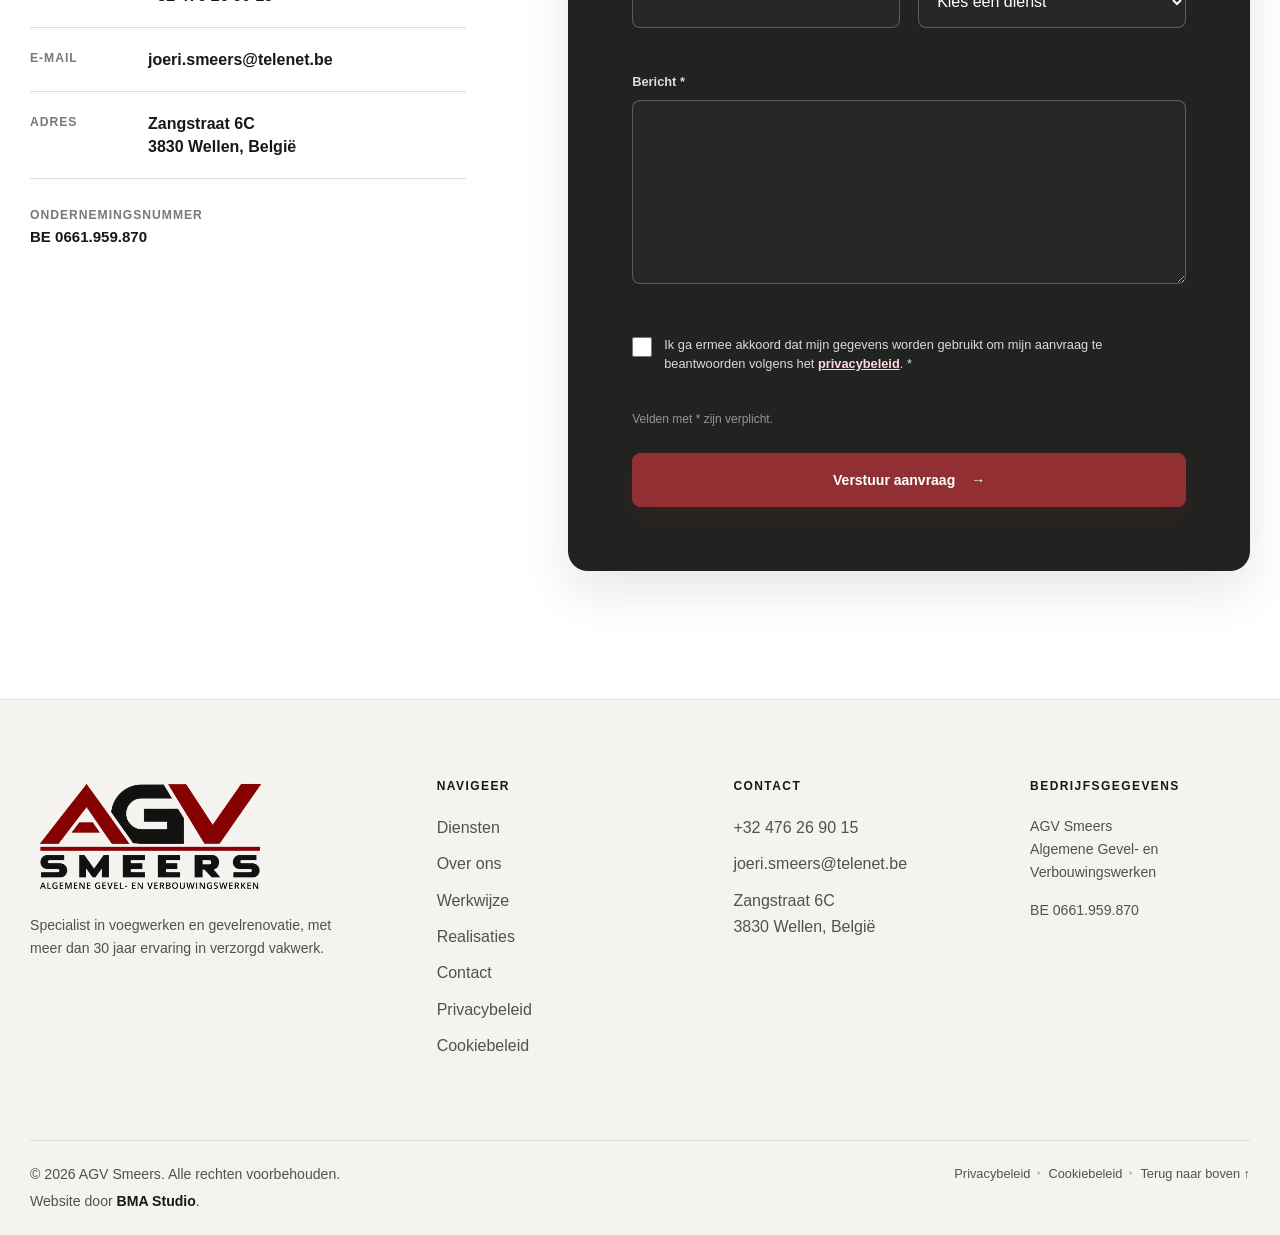
==== commit a2438e29: "Update AGV Smeers branding" ====
--- a/index.html
+++ b/index.html
@@ -20,14 +20,14 @@
   <meta property="og:image:width" content="1448">
   <meta property="og:image:height" content="1086">
   <meta property="og:image:alt" content="Gerenoveerde klassieke bakstenen woning">
-  <link rel="icon" type="image/png" sizes="32x32" href="assets/favicon/favicon-32.png">
-  <link rel="apple-touch-icon" sizes="180x180" href="assets/favicon/apple-touch-icon.png">
+  <link rel="icon" type="image/png" sizes="32x32" href="assets/favicon/favicon-32.png?v=20260921-2">
+  <link rel="apple-touch-icon" sizes="180x180" href="assets/favicon/apple-touch-icon.png?v=20260921-2">
   <meta name="twitter:card" content="summary_large_image">
   <meta name="twitter:title" content="AGV Smeers | Gevelwerken en voegwerken">
   <meta name="twitter:description" content="Gevelwerken, voegwerken en gevelrenovatie in Wellen en regio Hasselt.">
   <meta name="twitter:image" content="https://agvsmeers.be/assets/images/01-agv-smeers-gevelrenovatie-wellen.jpg">
   <link rel="preload" as="image" href="assets/images/01-agv-smeers-gevelrenovatie-wellen.jpg" fetchpriority="high">
-  <link rel="stylesheet" href="styles.css?v=20260921-8">
+  <link rel="stylesheet" href="styles.css?v=20260921-12">
   <script src="script.js?v=20260921-8" defer></script>
   <script type="application/ld+json">
   {
@@ -43,7 +43,7 @@
     "legalName": "Algemene Gevel- en Verbouwingswerken",
     "description": "AGV Smeers in Wellen. Specialist in voegwerken, gevelrenovatie, zandstralen, hydrofuge, kaleien en gerichte verbouwingswerken in Zuid-Limburg met meer dan 30 jaar ervaring.",
     "image": "https://agvsmeers.be/assets/images/01-agv-smeers-gevelrenovatie-wellen.jpg",
-    "logo": "https://agvsmeers.be/assets/logo/agv-smeers-logo-transparent.png",
+    "logo": "https://agvsmeers.be/assets/logo/agv-smeers-logo-transparent-2026.png",
     "telephone": "+32476269015",
     "email": "joeri.smeers@telenet.be",
     "vatID": "BE 0661.959.870",
@@ -153,7 +153,7 @@
   <header class="site-header" data-header>
     <div class="header-inner">
       <a class="brand" href="#top" aria-label="AGV Smeers - naar boven">
-        <img src="assets/logo/agv-smeers-logo-transparent.png" width="2400" height="840" alt="AGV Smeers - Algemene Gevel- en Verbouwingswerken">
+        <img src="assets/logo/agv-smeers-logo-transparent-2026.png" width="1842" height="854" alt="AGV Smeers - Algemene Gevel- en Verbouwingswerken">
       </a>
 
       <button class="menu-toggle" type="button" aria-expanded="false" aria-controls="site-navigation" aria-label="Menu openen">
@@ -444,7 +444,7 @@
   <footer class="site-footer">
     <div class="container footer-grid">
       <div class="footer-brand">
-        <a href="#top" aria-label="AGV Smeers - naar boven"><img src="assets/logo/agv-smeers-logo-transparent.png" width="2400" height="840" loading="lazy" alt="AGV Smeers"></a>
+        <a href="#top" aria-label="AGV Smeers - naar boven"><img src="assets/logo/agv-smeers-logo-transparent-2026.png" width="1842" height="854" loading="lazy" alt="AGV Smeers"></a>
         <p>Specialist in voegwerken en gevelrenovatie, met meer dan 30 jaar ervaring in verzorgd vakwerk.</p>
       </div>
       <div>
--- a/styles.css
+++ b/styles.css
@@ -280,8 +280,8 @@
 
 .brand {
   display: flex;
-  width: clamp(205px, 16vw, 245px);
-  height: 100%;
+  width: clamp(190px, 15vw, 220px);
+  height: 78%;
   align-items: center;
   text-decoration: none;
   transition: width 220ms ease;
@@ -296,7 +296,7 @@
 
 .header--scrolled .brand,
 .menu-active .brand {
-  width: clamp(195px, 15vw, 225px);
+  width: clamp(182px, 14vw, 208px);
 }
 
 .site-nav {
@@ -1460,7 +1460,7 @@
 }
 
 .footer-brand img {
-  width: 270px;
+  width: 240px;
   height: auto;
   margin-bottom: 22px;
 }
@@ -1884,13 +1884,13 @@
   }
 
   .site-header .brand {
-    width: 236px;
-    padding-right: 32px;
+    width: 210px;
+    padding-right: 20px;
     border-right: 1px solid var(--line);
     flex-shrink: 0;
   }
 
-  .site-header .brand img { max-height: 64px; }
+  .site-header .brand img { max-height: none; }
   .site-nav { height: 100%; gap: clamp(18px, 2.5vw, 40px); }
 
   .site-nav > a:not(.button) {
@@ -1925,7 +1925,7 @@
 }
 
 @media (min-width: 821px) and (max-width: 1000px) {
-  .site-header .brand { width: 204px; padding-right: 20px; }
+  .site-header .brand { width: 190px; padding-right: 18px; }
   .site-nav .button--header { padding-inline: 20px; gap: 14px; }
 }
 
